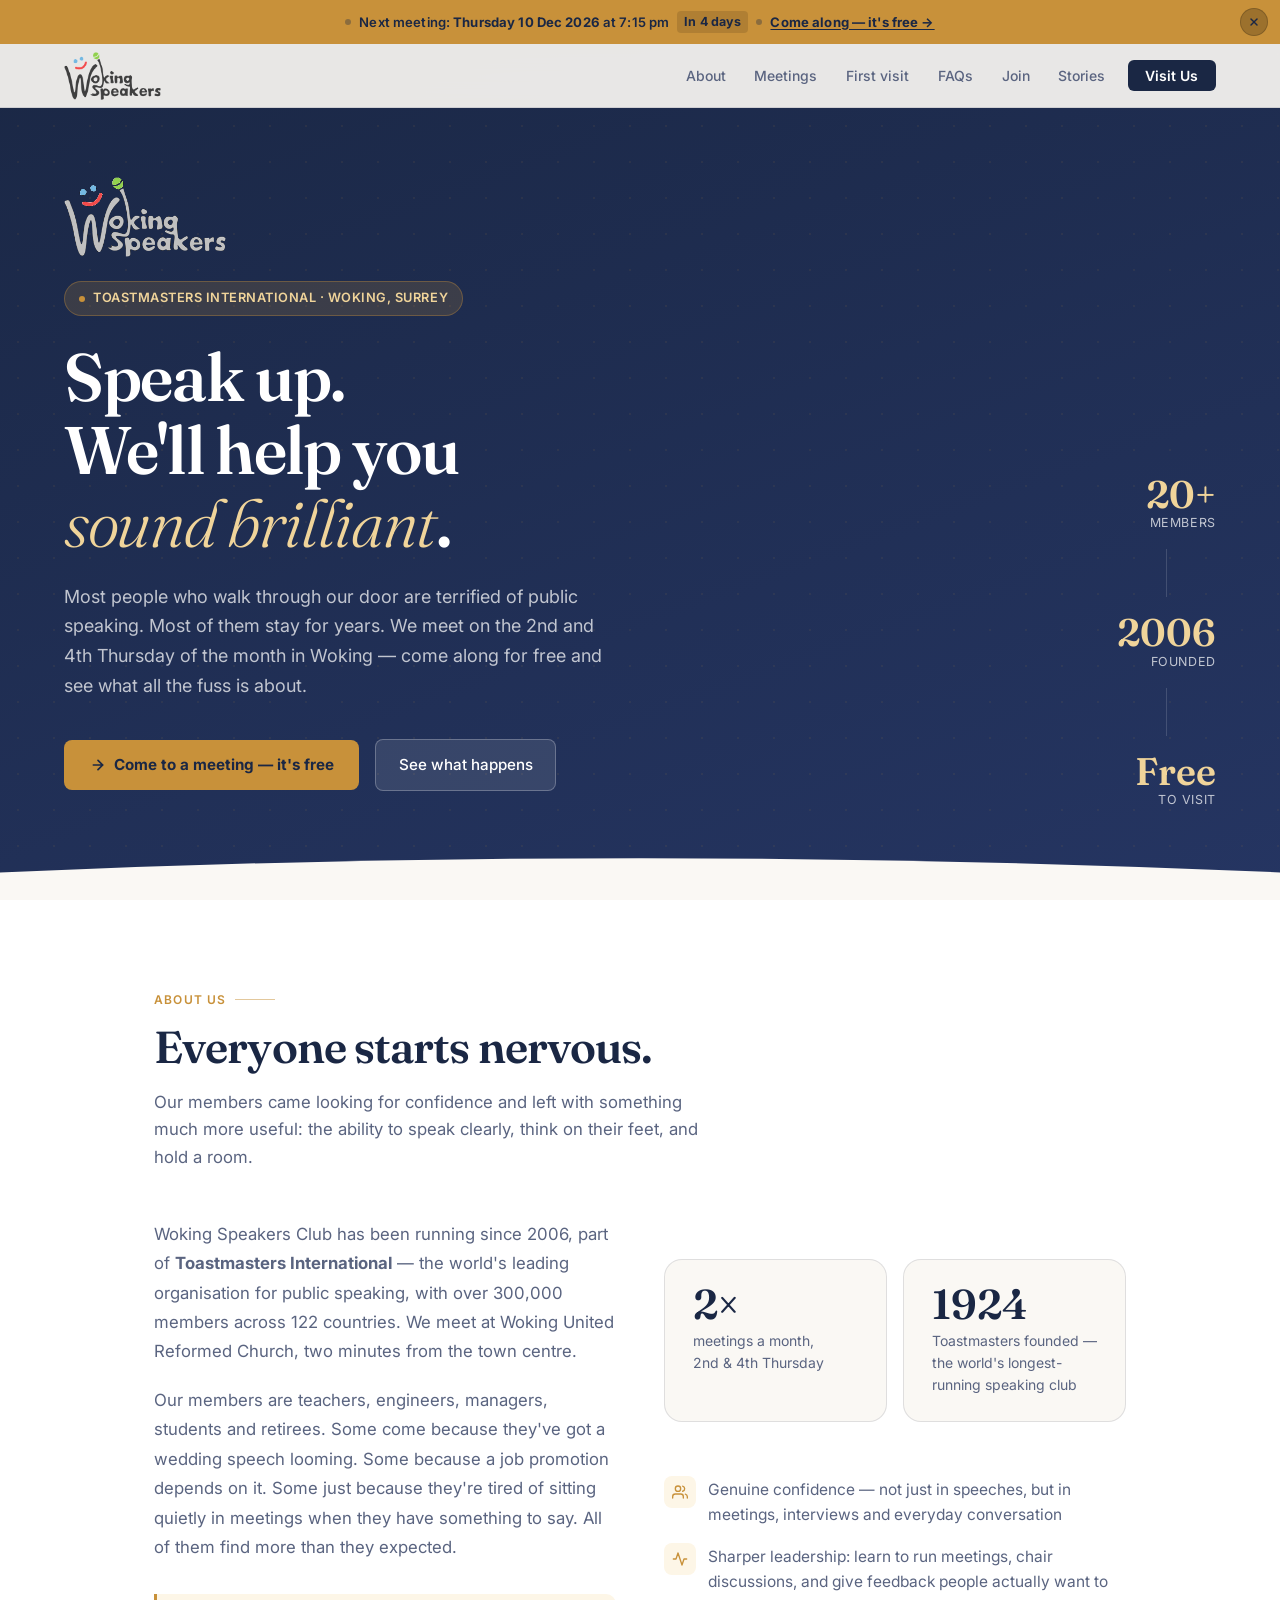
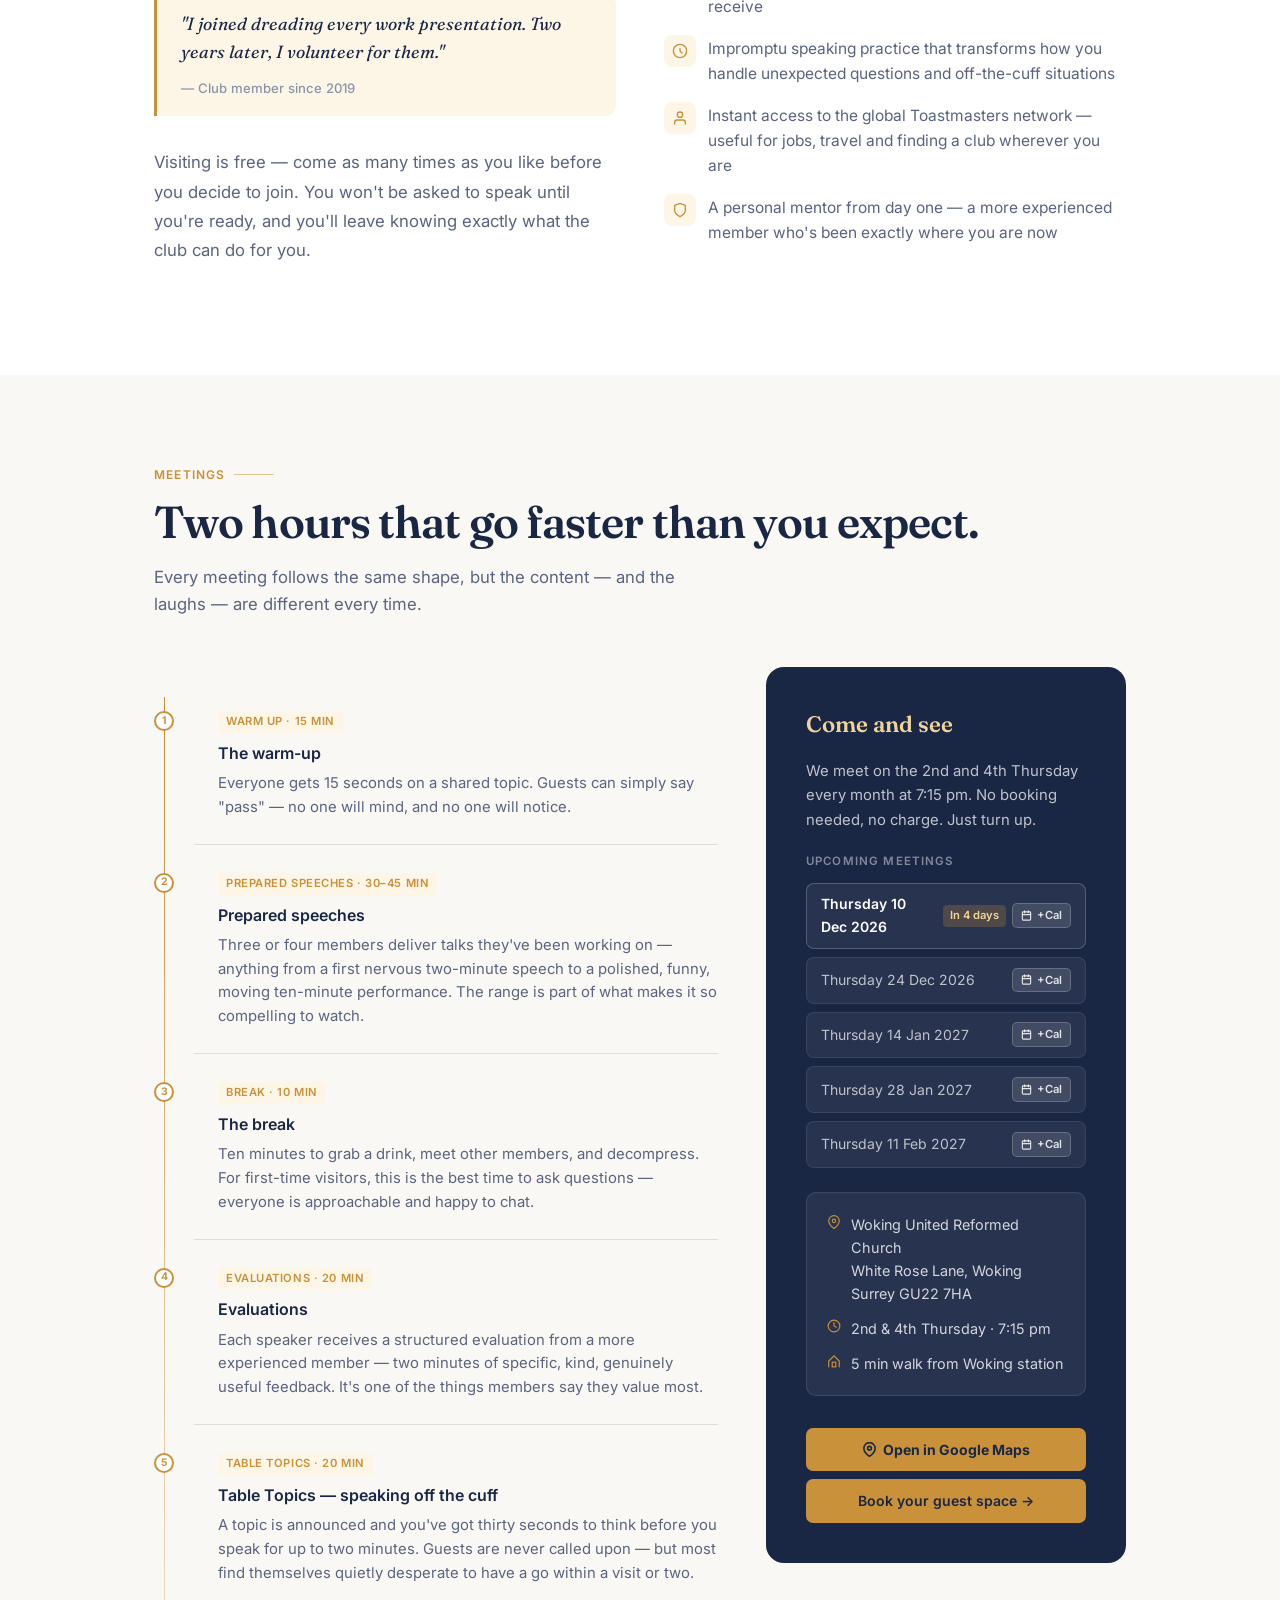
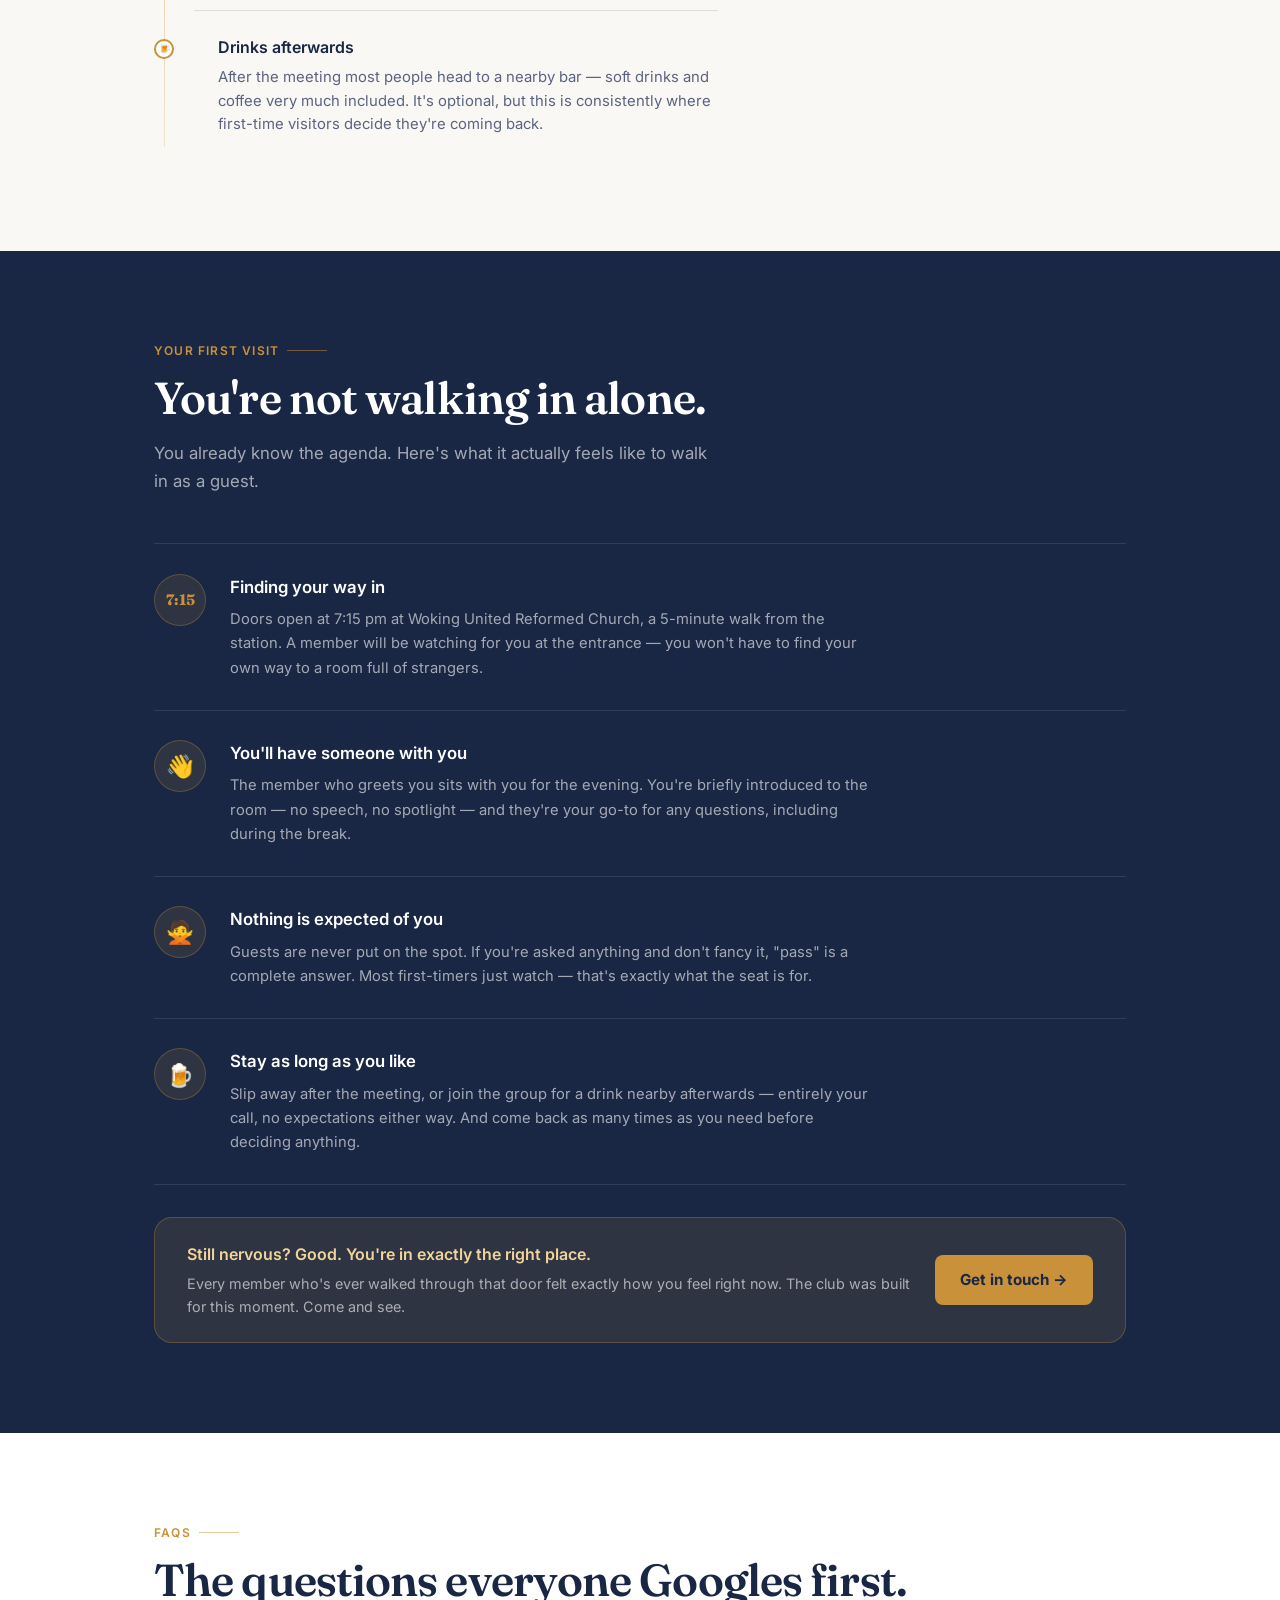
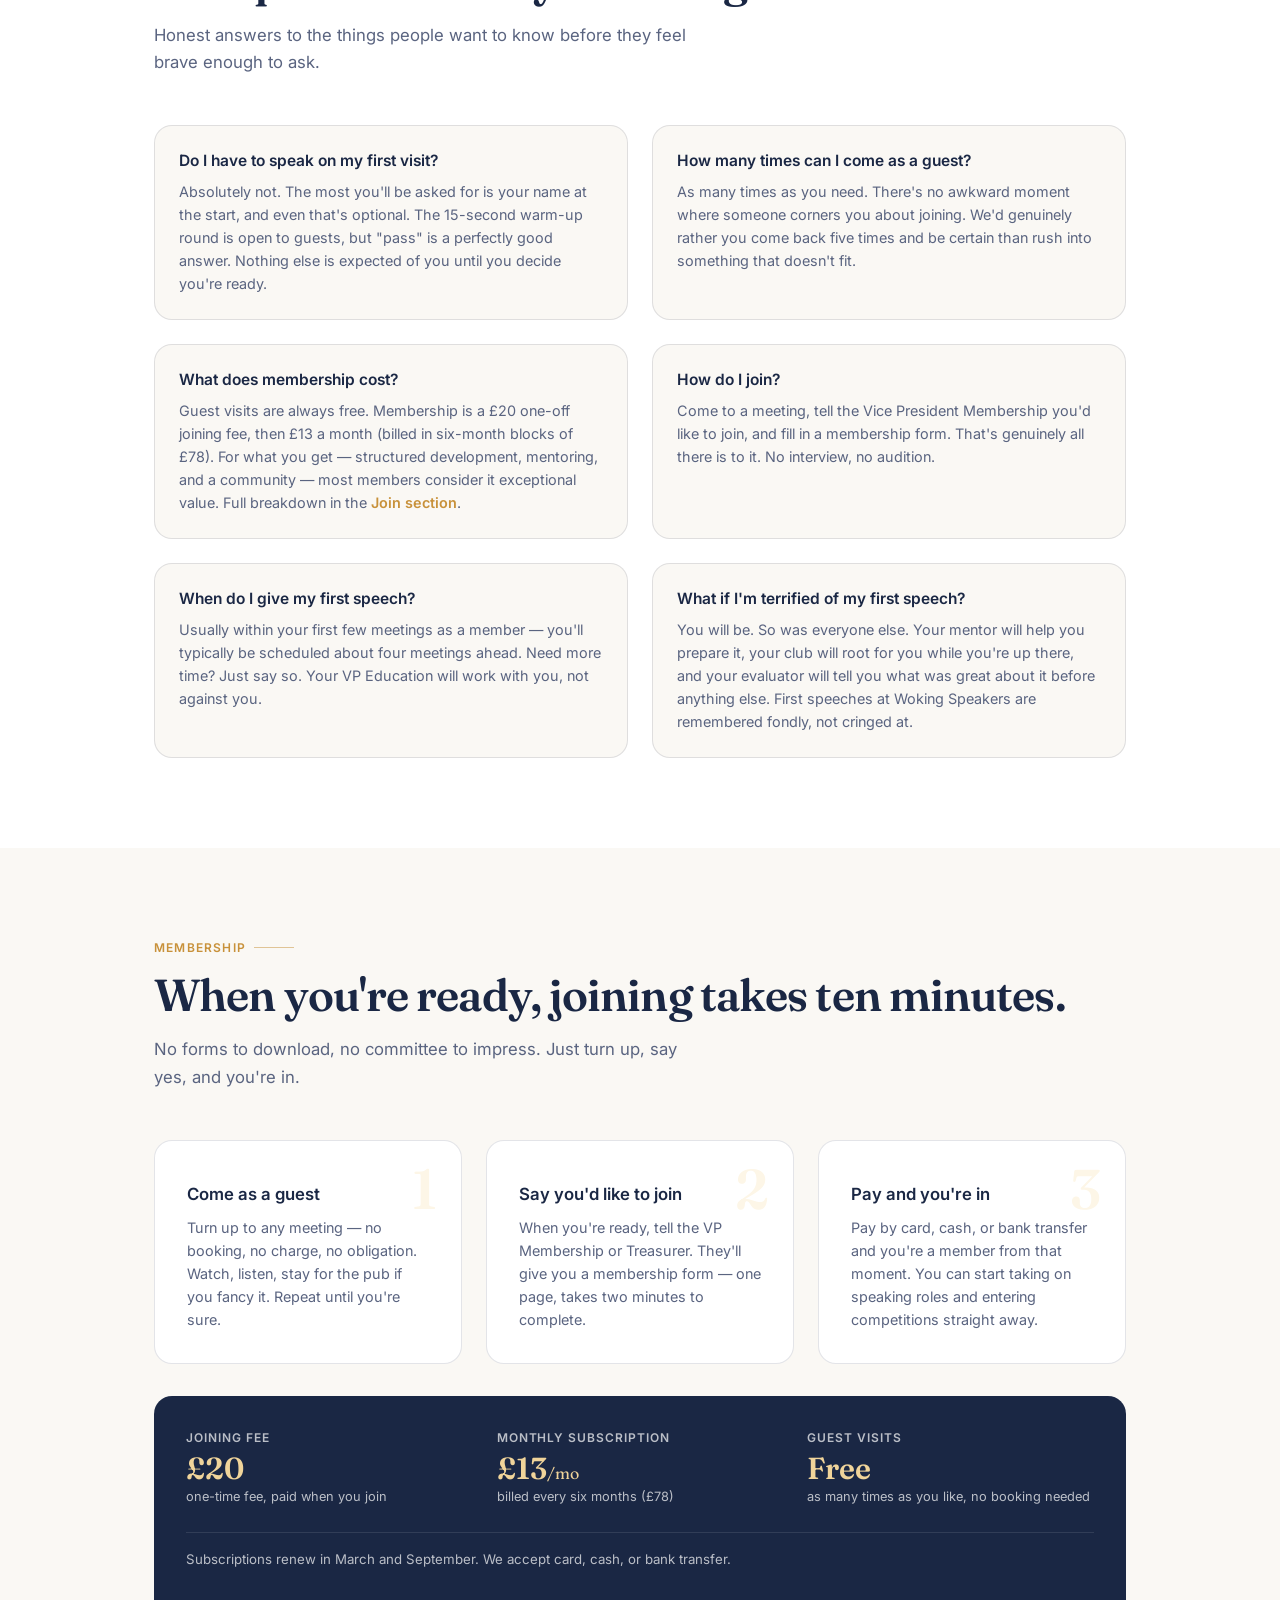
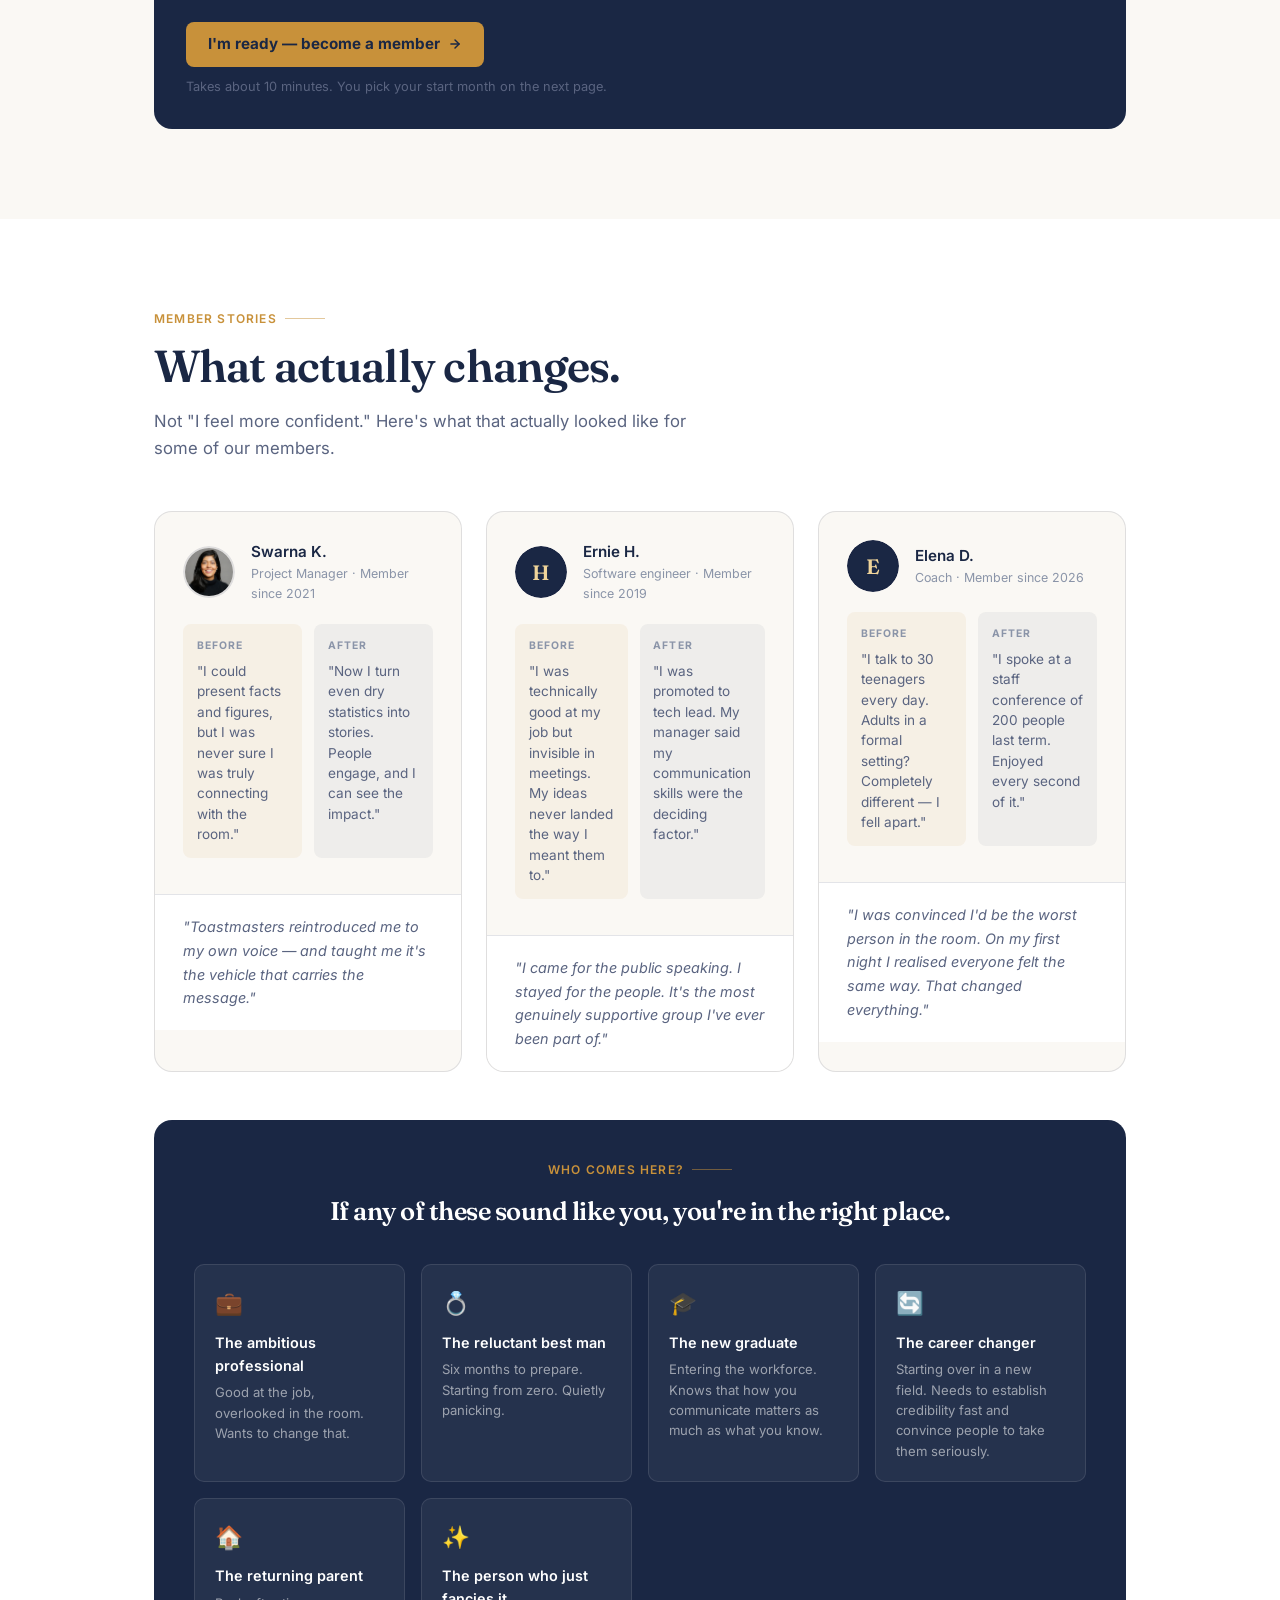
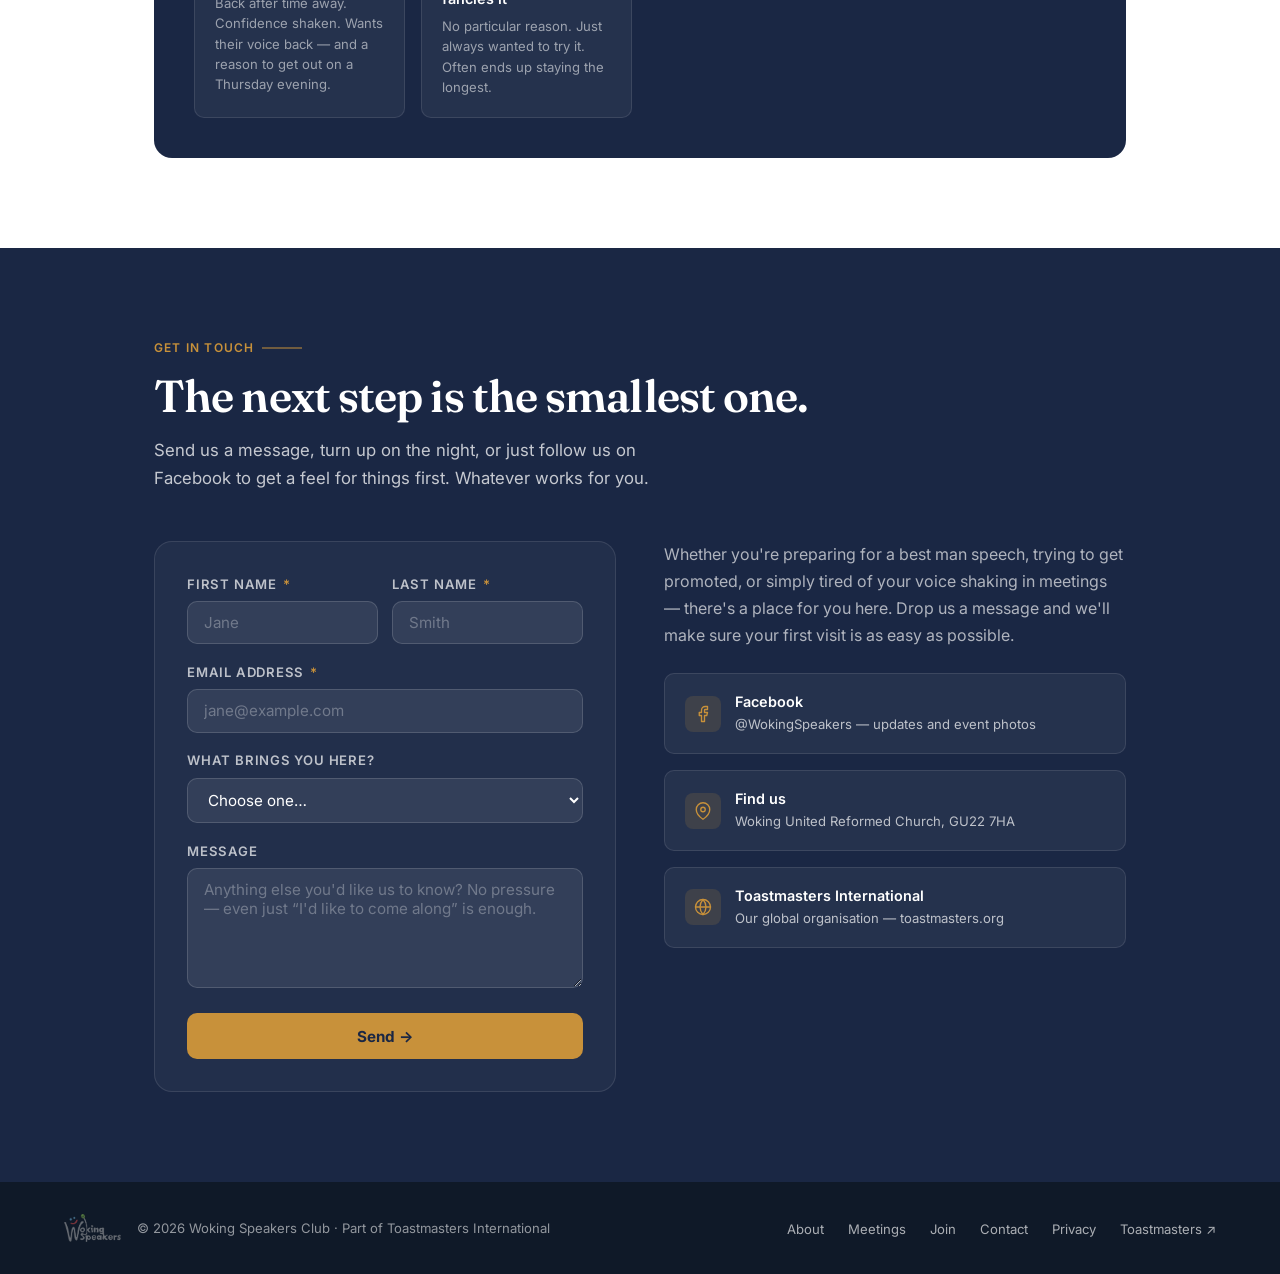
==== index.html @ ec72da93 "Add Open Graph tags, privacy policy, and a custom 404 page - Added og:* and twitter:* meta tags to i" ====
<!DOCTYPE html>
<html lang="en">
<head>
<meta charset="UTF-8">
<meta name="viewport" content="width=device-width, initial-scale=1.0">
<title>Woking Speakers Club — Where Your Voice Matters</title>
<meta name="description" content="Woking Speakers Club is a Toastmasters-affiliated club meeting on the 2nd and 4th Thursday of the month in Woking, Surrey. Come as a guest, find your voice, make friends.">

<meta property="og:type" content="website">
<meta property="og:title" content="Woking Speakers Club — Where Your Voice Matters">
<meta property="og:description" content="A Toastmasters-affiliated club meeting on the 2nd and 4th Thursday of the month in Woking, Surrey. Come as a guest, find your voice, make friends.">
<meta property="og:image" content="https://wscwebsite.netlify.app/images/og-image.png">
<meta property="og:url" content="https://wscwebsite.netlify.app/">
<meta property="og:site_name" content="Woking Speakers Club">
<meta name="twitter:card" content="summary_large_image">
<meta name="twitter:title" content="Woking Speakers Club — Where Your Voice Matters">
<meta name="twitter:description" content="A Toastmasters-affiliated club meeting on the 2nd and 4th Thursday of the month in Woking, Surrey. Come as a guest, find your voice, make friends.">
<meta name="twitter:image" content="https://wscwebsite.netlify.app/images/og-image.png">

<link rel="preconnect" href="https://fonts.googleapis.com">
<link rel="preconnect" href="https://fonts.gstatic.com" crossorigin>
<link href="https://fonts.googleapis.com/css2?family=Fraunces:ital,opsz,wght@0,9..144,300;0,9..144,600;1,9..144,300&family=Inter:wght@400;500;600&display=swap" rel="stylesheet">

<link rel="stylesheet" href="styles.css">

<link rel="icon" type="image/svg+xml" href="favicon.svg">
<link rel="icon" type="image/png" sizes="32x32" href="favicon-32.png">
<link rel="icon" type="image/png" sizes="16x16" href="favicon-16.png">
<link rel="apple-touch-icon" href="apple-touch-icon.png">
</head>
<body>

<a href="#home" class="skip-link">Skip to main content</a>

<!--
=================================================================
  WOKING SPEAKERS CLUB — EDITABLE CONTENT
  ---------------------------------------------------------------
  This section contains everything you're likely to need to change.
  You do NOT need to touch anything else in this file to:
    - Cancel a meeting
    - Update membership prices
    - Change the venue or meeting time
    - Update contact/social links
    - Edit member quotes or testimonials
  ---------------------------------------------------------------
  HOW TO EDIT ON GITHUB:
    1. Open index.html in GitHub
    2. Click the pencil (edit) icon
    3. Find the section you want below using Ctrl+F / Cmd+F
    4. Make your change
    5. Click "Commit changes"
  Netlify will republish the site automatically within ~30 seconds.
=================================================================
-->

<script src="wsc-config.js"></script>


<!-- ── BANNER ─────────────────────────────────────────── -->
<div class="next-banner" id="nextBanner">
  <div class="banner-spacer"></div>
  <div class="banner-content">
    <span class="next-banner-dot"></span>
    <span>Next meeting: <strong id="nextMeetingDate">loading…</strong> at <span id="meetingTime">7:15 pm</span></span>

    <span class="banner-countdown" id="bannerCountdown"></span>
    <span class="next-banner-dot"></span>
    <a href="#meetings">Come along — it's free →</a>
  </div>
  <div class="banner-end">
    <button class="banner-dismiss" id="bannerDismiss" aria-label="Close banner">
      <svg width="12" height="12" viewBox="0 0 24 24" fill="none" stroke="currentColor" stroke-width="2.8" stroke-linecap="round"><line x1="18" y1="6" x2="6" y2="18"/><line x1="6" y1="6" x2="18" y2="18"/></svg>
    </button>
  </div>
</div>

<!-- ── NAV ──────────────────────────────────────────── -->
<nav>
  <a href="#home" class="nav-logo">
    <img src="images/logo-nav.png" alt="Woking Speakers Club">
  </a>
  <button class="nav-hamburger" id="navToggle" aria-label="Open menu">
    <span></span><span></span><span></span>
  </button>
  <ul class="nav-links" id="navLinks">
    <li><a href="#about">About</a></li>
    <li><a href="#meetings">Meetings</a></li>
    <li><a href="#firstvisit">First visit</a></li>
    <li><a href="#faq">FAQs</a></li>
    <li><a href="#join">Join</a></li>
    <li><a href="#stories">Stories</a></li>
    <li><a href="#contact" class="nav-cta">Visit Us</a></li>
  </ul>
</nav>

<!-- ── HERO ─────────────────────────────────────────── -->
<section id="home">
  <div class="hero-bg"></div>
  <div class="hero-dots"></div>

  <div class="hero-inner">
    <img src="images/logo.png" alt="Woking Speakers Club" class="hero-logo-img">
    <div class="hero-badge">Toastmasters International · Woking, Surrey</div>
    <h1 class="hero-headline">
      Speak up.<br>We'll help you<br><em>sound brilliant</em>.
    </h1>
    <p class="hero-sub">
      Most people who walk through our door are terrified of public speaking. Most of them stay for years. We meet on the 2nd and 4th Thursday of the month in Woking — come along for free and see what all the fuss is about.
    </p>
    <div class="hero-actions">
      <a href="#contact" class="btn-primary">
        <svg width="16" height="16" viewBox="0 0 24 24" fill="none" stroke="currentColor" stroke-width="2.5" stroke-linecap="round"><path d="M5 12h14M12 5l7 7-7 7"/></svg>
        Come to a meeting — it's free
      </a>
      <a href="#meetings" class="btn-ghost">See what happens</a>
    </div>
  </div>

  <div class="hero-meta">
    <div class="hero-stat">
      <div class="hero-stat-num">20+</div>
      <div class="hero-stat-label">members</div>
    </div>
    <div class="hero-divider"></div>
    <div class="hero-stat">
      <div class="hero-stat-num">2006</div>
      <div class="hero-stat-label">founded</div>
    </div>
    <div class="hero-divider"></div>
    <div class="hero-stat">
      <div class="hero-stat-num">Free</div>
      <div class="hero-stat-label">to visit</div>
    </div>
  </div>

  <svg class="hero-arc" viewBox="0 0 1440 64" preserveAspectRatio="none" xmlns="http://www.w3.org/2000/svg">
    <path d="M0,64 L0,32 Q720,0 1440,32 L1440,64 Z" fill="#faf8f4"/>
  </svg>
</section>

<!-- ── ABOUT ─────────────────────────────────────────── -->
<section id="about">
  <div class="section-inner">
    <div class="section-label">About us</div>
    <h2 class="section-title">Everyone starts nervous.</h2>
    <p class="section-sub">Our members came looking for confidence and left with something much more useful: the ability to speak clearly, think on their feet, and hold a room.</p>

    <div class="about-grid">
      <div class="about-text fade-up">
        <p>Woking Speakers Club has been running since 2006, part of <strong>Toastmasters International</strong> — the world's leading organisation for public speaking, with over 300,000 members across 122 countries. We meet at Woking United Reformed Church, two minutes from the town centre.</p>

        <p>Our members are teachers, engineers, managers, students and retirees. Some come because they've got a wedding speech looming. Some because a job promotion depends on it. Some just because they're tired of sitting quietly in meetings when they have something to say. All of them find more than they expected.</p>

        <div class="quote-block">
          <p>"I joined dreading every work presentation. Two years later, I volunteer for them."</p>
          <cite>— Club member since 2019</cite>
        </div>

        <p>Visiting is free — come as many times as you like before you decide to join. You won't be asked to speak until you're ready, and you'll leave knowing exactly what the club can do for you.</p>
      </div>

      <div class="stats-column fade-up">
        <div class="stat-card-pair">
          <div class="stat-card">
            <div class="stat-card-num">2×</div>
            <div class="stat-card-label">meetings a month,<br>2nd &amp; 4th Thursday</div>
          </div>
          <div class="stat-card">
            <div class="stat-card-num">1924</div>
            <div class="stat-card-label">Toastmasters founded — the world's longest-running speaking club</div>
          </div>
        </div>
        <ul class="benefits-list">
          <li>
            <div class="benefit-icon">
              <svg viewBox="0 0 24 24"><path d="M17 21v-2a4 4 0 0 0-4-4H5a4 4 0 0 0-4 4v2"/><circle cx="9" cy="7" r="4"/><path d="M23 21v-2a4 4 0 0 0-3-3.87M16 3.13a4 4 0 0 1 0 7.75"/></svg>
            </div>
            Genuine confidence — not just in speeches, but in meetings, interviews and everyday conversation
          </li>
          <li>
            <div class="benefit-icon">
              <svg viewBox="0 0 24 24"><polyline points="22 12 18 12 15 21 9 3 6 12 2 12"/></svg>
            </div>
            Sharper leadership: learn to run meetings, chair discussions, and give feedback people actually want to receive
          </li>
          <li>
            <div class="benefit-icon">
              <svg viewBox="0 0 24 24"><circle cx="12" cy="12" r="10"/><path d="M12 8v4l3 3"/></svg>
            </div>
            Impromptu speaking practice that transforms how you handle unexpected questions and off-the-cuff situations
          </li>
          <li>
            <div class="benefit-icon">
              <svg viewBox="0 0 24 24"><path d="M20 21v-2a4 4 0 0 0-4-4H8a4 4 0 0 0-4 4v2"/><circle cx="12" cy="7" r="4"/></svg>
            </div>
            Instant access to the global Toastmasters network — useful for jobs, travel and finding a club wherever you are
          </li>
          <li>
            <div class="benefit-icon">
              <svg viewBox="0 0 24 24"><path d="M12 22s8-4 8-10V5l-8-3-8 3v7c0 6 8 10 8 10z"/></svg>
            </div>
            A personal mentor from day one — a more experienced member who's been exactly where you are now
          </li>
        </ul>
      </div>
    </div>
  </div>
</section>

<!-- ── MEETINGS ──────────────────────────────────────── -->
<section id="meetings">
  <div class="section-inner">
    <div class="section-label">Meetings</div>
    <h2 class="section-title">Two hours that go faster than you expect.</h2>
    <p class="section-sub">Every meeting follows the same shape, but the content — and the laughs — are different every time.</p>

    <div class="meetings-layout">
      <div class="fade-up">
        <div class="timeline">
          <div class="timeline-item">
            <div class="timeline-dot">1</div>
            <div class="timeline-tag">Warm up · 15 min</div>
            <div class="timeline-title">The warm-up</div>
            <div class="timeline-body">Everyone gets 15 seconds on a shared topic. Guests can simply say "pass" — no one will mind, and no one will notice.</div>
          </div>
          <div class="timeline-item">
            <div class="timeline-dot">2</div>
            <div class="timeline-tag">Prepared speeches · 30–45 min</div>
            <div class="timeline-title">Prepared speeches</div>
            <div class="timeline-body">Three or four members deliver talks they've been working on — anything from a first nervous two-minute speech to a polished, funny, moving ten-minute performance. The range is part of what makes it so compelling to watch.</div>
          </div>
          <div class="timeline-item">
            <div class="timeline-dot">3</div>
            <div class="timeline-tag">Break · 10 min</div>
            <div class="timeline-title">The break</div>
            <div class="timeline-body">Ten minutes to grab a drink, meet other members, and decompress. For first-time visitors, this is the best time to ask questions — everyone is approachable and happy to chat.</div>
          </div>
          <div class="timeline-item">
            <div class="timeline-dot">4</div>
            <div class="timeline-tag">Evaluations · 20 min</div>
            <div class="timeline-title">Evaluations</div>
            <div class="timeline-body">Each speaker receives a structured evaluation from a more experienced member — two minutes of specific, kind, genuinely useful feedback. It's one of the things members say they value most.</div>
          </div>
          <div class="timeline-item">
            <div class="timeline-dot">5</div>
            <div class="timeline-tag">Table topics · 20 min</div>
            <div class="timeline-title">Table Topics — speaking off the cuff</div>
            <div class="timeline-body">A topic is announced and you've got thirty seconds to think before you speak for up to two minutes. Guests are never called upon — but most find themselves quietly desperate to have a go within a visit or two.</div>
          </div>
          <div class="timeline-item">
            <div class="timeline-dot">🍺</div>
            <div class="timeline-title">Drinks afterwards</div>
            <div class="timeline-body">After the meeting most people head to a nearby bar — soft drinks and coffee very much included. It's optional, but this is consistently where first-time visitors decide they're coming back.</div>
          </div>
        </div>
      </div>

      <div class="meetings-aside fade-up">
        <h3>Come and see</h3>
        <p>We meet on the 2nd and 4th Thursday every month at 7:15 pm. No booking needed, no charge. Just turn up.</p>

        <div style="margin: 1.25rem 0 0;">
          <div style="font-size: 0.72rem; font-weight: 600; letter-spacing: 0.1em; text-transform: uppercase; color: rgba(255,255,255,0.45); margin-bottom: 0.75rem;">Upcoming meetings</div>
          <div id="upcomingMeetings" style="display: flex; flex-direction: column; gap: 0.5rem;"></div>
        </div>
        <div class="venue-info">
          <div class="venue-line">
            <svg class="venue-icon" viewBox="0 0 24 24"><path d="M21 10c0 7-9 13-9 13s-9-6-9-13a9 9 0 0 1 18 0z"/><circle cx="12" cy="10" r="3"/></svg>
            <span>Woking United Reformed Church<br>White Rose Lane, Woking<br>Surrey GU22 7HA</span>
          </div>
          <div class="venue-line">
            <svg class="venue-icon" viewBox="0 0 24 24"><circle cx="12" cy="12" r="10"/><polyline points="12 6 12 12 16 14"/></svg>
            <span>2nd &amp; 4th Thursday · 7:15 pm</span>
          </div>
          <div class="venue-line">
            <svg class="venue-icon" viewBox="0 0 24 24"><polyline points="3 22 3 12 12 3 21 12 21 22"/><rect x="9" y="14" width="6" height="8"/></svg>
            <span>5 min walk from Woking station</span>
          </div>
        </div>
        <a href="https://maps.google.com/maps?q=Woking+United+Reformed+Church,White+Rose+Lane,Woking,GU22+7HA" target="_blank" rel="noopener" class="btn-venue">
          <svg width="15" height="15" viewBox="0 0 24 24" fill="none" stroke="currentColor" stroke-width="2.5" stroke-linecap="round"><path d="M21 10c0 7-9 13-9 13s-9-6-9-13a9 9 0 0 1 18 0z"/><circle cx="12" cy="10" r="3"/></svg>
          Open in Google Maps
        </a>
        <a href="#contact" class="btn-venue" style="background:var(--gold);color:var(--navy);font-weight:600;margin-top:0.5rem;">
          Book your guest space →
        </a>
      </div>
    </div>
  </div>
</section>

<!-- ── FIRST VISIT ──────────────────────────────────── -->
<section id="firstvisit">
  <div class="section-inner">
    <div class="section-label">Your first visit</div>
    <h2 class="section-title">You're not walking in alone.</h2>
    <p class="section-sub">You already know the agenda. Here's what it actually feels like to walk in as a guest.</p>

    <div class="guest-list">

      <div class="guest-row fade-up">
        <div class="guest-row-icon guest-row-icon--time">7:15</div>
        <div class="guest-row-text">
          <h3>Finding your way in</h3>
          <p>Doors open at 7:15 pm at Woking United Reformed Church, a 5-minute walk from the station. A member will be watching for you at the entrance — you won't have to find your own way to a room full of strangers.</p>
        </div>
      </div>

      <div class="guest-row fade-up">
        <div class="guest-row-icon">👋</div>
        <div class="guest-row-text">
          <h3>You'll have someone with you</h3>
          <p>The member who greets you sits with you for the evening. You're briefly introduced to the room — no speech, no spotlight — and they're your go-to for any questions, including during the break.</p>
        </div>
      </div>

      <div class="guest-row fade-up">
        <div class="guest-row-icon">🙅</div>
        <div class="guest-row-text">
          <h3>Nothing is expected of you</h3>
          <p>Guests are never put on the spot. If you're asked anything and don't fancy it, "pass" is a complete answer. Most first-timers just watch — that's exactly what the seat is for.</p>
        </div>
      </div>

      <div class="guest-row fade-up">
        <div class="guest-row-icon">🍺</div>
        <div class="guest-row-text">
          <h3>Stay as long as you like</h3>
          <p>Slip away after the meeting, or join the group for a drink nearby afterwards — entirely your call, no expectations either way. And come back as many times as you need before deciding anything.</p>
        </div>
      </div>

    </div>

    <div style="margin-top: 2rem; padding: 1.5rem 2rem; background: rgba(200,145,58,0.12); border: 1px solid rgba(200,145,58,0.3); border-radius: var(--radius-lg); display: flex; align-items: center; gap: 1.5rem; flex-wrap: wrap;" class="fade-up">
      <div style="flex: 1; min-width: 200px;">
        <p style="font-size: 1rem; font-weight: 600; color: var(--gold-light); margin-bottom: 0.25rem;">Still nervous? Good. You're in exactly the right place.</p>
        <p style="font-size: 0.9rem; color: rgba(255,255,255,0.6); line-height: 1.6;">Every member who's ever walked through that door felt exactly how you feel right now. The club was built for this moment. Come and see.</p>
      </div>
      <a href="#contact" class="btn-primary" style="flex-shrink: 0;">Get in touch →</a>
    </div>
  </div>
</section>

<!-- ── FAQ ───────────────────────────────────────────── -->
<section id="faq">
  <div class="section-inner">
    <div class="section-label">FAQs</div>
    <h2 class="section-title">The questions everyone Googles first.</h2>
    <p class="section-sub">Honest answers to the things people want to know before they feel brave enough to ask.</p>

    <div class="faq-grid">
      <div class="faq-item fade-up">
        <p class="faq-q">Do I have to speak on my first visit?</p>
        <p class="faq-a">Absolutely not. The most you'll be asked for is your name at the start, and even that's optional. The 15-second warm-up round is open to guests, but "pass" is a perfectly good answer. Nothing else is expected of you until you decide you're ready.</p>
      </div>
      <div class="faq-item fade-up">
        <p class="faq-q">How many times can I come as a guest?</p>
        <p class="faq-a">As many times as you need. There's no awkward moment where someone corners you about joining. We'd genuinely rather you come back five times and be certain than rush into something that doesn't fit.</p>
      </div>
      <div class="faq-item fade-up">
        <p class="faq-q">What does membership cost?</p>
        <p class="faq-a">Guest visits are always free. Membership is a £20 one-off joining fee, then £13 a month (billed in six-month blocks of £78). For what you get — structured development, mentoring, and a community — most members consider it exceptional value. Full breakdown in the <a href="#join">Join section</a>.</p>
      </div>
      <div class="faq-item fade-up">
        <p class="faq-q">How do I join?</p>
        <p class="faq-a">Come to a meeting, tell the Vice President Membership you'd like to join, and fill in a membership form. That's genuinely all there is to it. No interview, no audition.</p>
      </div>
      <div class="faq-item fade-up">
        <p class="faq-q">When do I give my first speech?</p>
        <p class="faq-a">Usually within your first few meetings as a member — you'll typically be scheduled about four meetings ahead. Need more time? Just say so. Your VP Education will work with you, not against you.</p>
      </div>
      <div class="faq-item fade-up">
        <p class="faq-q">What if I'm terrified of my first speech?</p>
        <p class="faq-a">You will be. So was everyone else. Your mentor will help you prepare it, your club will root for you while you're up there, and your evaluator will tell you what was great about it before anything else. First speeches at Woking Speakers are remembered fondly, not cringed at.</p>
      </div>
    </div>
  </div>
</section>

<!-- ── JOIN ──────────────────────────────────────────── -->
<section id="join">
  <div class="section-inner">
    <div class="section-label">Membership</div>
    <h2 class="section-title">When you're ready, joining takes ten minutes.</h2>
    <p class="section-sub">No forms to download, no committee to impress. Just turn up, say yes, and you're in.</p>

    <div class="join-grid">
      <div class="join-step fade-up">
        <div class="join-step-num">1</div>
        <h3>Come as a guest</h3>
        <p>Turn up to any meeting — no booking, no charge, no obligation. Watch, listen, stay for the pub if you fancy it. Repeat until you're sure.</p>
      </div>
      <div class="join-step fade-up">
        <div class="join-step-num">2</div>
        <h3>Say you'd like to join</h3>
        <p>When you're ready, tell the VP Membership or Treasurer. They'll give you a membership form — one page, takes two minutes to complete.</p>
      </div>
      <div class="join-step fade-up">
        <div class="join-step-num">3</div>
        <h3>Pay and you're in</h3>
        <p>Pay by card, cash, or bank transfer and you're a member from that moment. You can start taking on speaking roles and entering competitions straight away.</p>
      </div>
    </div>

    <div class="price-box fade-up">
      <div class="price-item">
        <div class="price-item-label">Joining fee</div>
        <div class="price-item-value">£20</div>
        <div class="price-item-sub">one-time fee, paid when you join</div>
      </div>
      <div class="price-item">
        <div class="price-item-label">Monthly subscription</div>
        <div class="price-item-value">£13<span style="font-size:1rem; font-weight:400;">/mo</span></div>
        <div class="price-item-sub">billed every six months (£78)</div>
      </div>
      <div class="price-item">
        <div class="price-item-label">Guest visits</div>
        <div class="price-item-value">Free</div>
        <div class="price-item-sub">as many times as you like, no booking needed</div>
      </div>
      <div class="price-note" id="priceNote">Subscriptions renew in March and September. We accept card, cash, or bank transfer.</div>
      <div id="stripeButtons" style="display:none; margin-top:1rem; gap:0.75rem; flex-wrap:wrap;"></div>
      <div style="margin-top:1.75rem; grid-column: 1 / -1;">
        <a href="join.html" class="btn-primary" style="display:inline-flex; align-items:center; gap:0.45rem; font-size:0.95rem; padding:0.65rem 1.4rem;">
          I'm ready — become a member
          <svg width="14" height="14" viewBox="0 0 24 24" fill="none" stroke="currentColor" stroke-width="2.5" stroke-linecap="round" stroke-linejoin="round"><line x1="5" y1="12" x2="19" y2="12"/><polyline points="12 5 19 12 12 19"/></svg>
        </a>
        <p style="margin-top:0.6rem; font-size:0.8rem; color:var(--text-muted);">Takes about 10 minutes. You pick your start month on the next page.</p>
      </div>
    </div>
  </div>
</section>

<!-- ── TESTIMONIALS ─────────────────────────────────── -->
<section id="stories">
  <div class="section-inner">
    <div class="section-label">Member stories</div>
    <h2 class="section-title">What actually changes.</h2>
    <p class="section-sub">Not "I feel more confident." Here's what that actually looked like for some of our members.</p>

    <!-- Before / After cards -->
    <div class="story-grid-wrap">

      <!-- ── MEMBER 1 ── -->
      <div class="story-card fade-up">
        <div class="story-card-body">
          <div class="story-card-header">

            <!-- Member photo — replace sarah.jpg with the real filename -->
            <div class="member-avatar" style="flex-shrink:0;">
              <img
                src="images/swarna.jpg"
                alt="Swarna K."
                class="member-photo"
                onerror="this.style.display='none'; this.nextElementSibling.style.display='flex';">
              <div class="member-initials" style="display:none;">S</div>
            </div>

            <div>
              <div class="story-card-name">Swarna  K.</div>
              <div class="story-card-role">Project Manager · Member since 2021</div>
            </div>
          </div>
          <div class="story-grid">
            <div class="story-before">
              <div class="story-tag">Before</div>
              <p class="story-quote-text">"I could present facts and figures, but I was never sure I was truly connecting with the room."</p>
            </div>
            <div class="story-after">
              <div class="story-tag">After</div>
              <p class="story-quote-text">"Now I turn even dry statistics into stories. People engage, and I can see the impact."</p>
            </div>
          </div>
        </div>
        <div class="story-footer">
          <p>"Toastmasters reintroduced me to my own voice — and taught me it's the vehicle that carries the message."</p>
        </div>
      </div>

      <!-- ── MEMBER 2 ── -->
      <div class="story-card fade-up">
        <div class="story-card-body">
          <div class="story-card-header">

            <!-- Member photo — replace ravi.jpg with the real filename -->
            <div class="member-avatar" style="flex-shrink:0;">
              <img
                src="images/ravi.jpg"
                alt="Ravi T."
                class="member-photo"
                onerror="this.style.display='none'; this.nextElementSibling.style.display='flex';">
              <div class="member-initials" style="display:none;">H</div>
            </div>

            <div>
              <div class="story-card-name">Ernie H.</div>
              <div class="story-card-role">Software engineer · Member since 2019</div>
            </div>
          </div>
          <div class="story-grid">
            <div class="story-before">
              <div class="story-tag">Before</div>
              <p class="story-quote-text">"I was technically good at my job but invisible in meetings. My ideas never landed the way I meant them to."</p>
            </div>
            <div class="story-after">
              <div class="story-tag">After</div>
              <p class="story-quote-text">"I was promoted to tech lead. My manager said my communication skills were the deciding factor."</p>
            </div>
          </div>
        </div>
        <div class="story-footer">
          <p>"I came for the public speaking. I stayed for the people. It's the most genuinely supportive group I've ever been part of."</p>
        </div>
      </div>

      <!-- ── MEMBER 3 ── -->
      <div class="story-card fade-up">
        <div class="story-card-body">
          <div class="story-card-header">

            <!-- Member photo — replace clare.jpg with the real filename -->
            <div class="member-avatar" style="flex-shrink:0;">
              <img
                src="images/clare.jpg"
                alt="Elena D."
                class="member-photo"
                onerror="this.style.display='none'; this.nextElementSibling.style.display='flex';">
              <div class="member-initials" style="display:none;">E</div>
            </div>

            <div>
              <div class="story-card-name">Elena D.</div>
              <div class="story-card-role">Coach · Member since 2026</div>
            </div>
          </div>
          <div class="story-grid">
            <div class="story-before">
              <div class="story-tag">Before</div>
              <p class="story-quote-text">"I talk to 30 teenagers every day. Adults in a formal setting? Completely different — I fell apart."</p>
            </div>
            <div class="story-after">
              <div class="story-tag">After</div>
              <p class="story-quote-text">"I spoke at a staff conference of 200 people last term. Enjoyed every second of it."</p>
            </div>
          </div>
        </div>
        <div class="story-footer">
          <p>"I was convinced I'd be the worst person in the room. On my first night I realised everyone felt the same way. That changed everything."</p>
        </div>
      </div>

    </div>

    <!-- Who comes here -->
    <div class="persona-panel fade-up">
      <div class="persona-panel-head">
        <div class="section-label" style="color: var(--gold); justify-content: center;">Who comes here?</div>
        <h3 class="persona-panel-title">If any of these sound like you, you're in the right place.</h3>
      </div>
      <div class="persona-grid">
        <div class="persona-card">
          <div class="persona-icon">💼</div>
          <div class="persona-title">The ambitious professional</div>
          <p class="persona-desc">Good at the job, overlooked in the room. Wants to change that.</p>
        </div>
        <div class="persona-card">
          <div class="persona-icon">💍</div>
          <div class="persona-title">The reluctant best man</div>
          <p class="persona-desc">Six months to prepare. Starting from zero. Quietly panicking.</p>
        </div>
        <div class="persona-card">
          <div class="persona-icon">🎓</div>
          <div class="persona-title">The new graduate</div>
          <p class="persona-desc">Entering the workforce. Knows that how you communicate matters as much as what you know.</p>
        </div>
        <div class="persona-card">
          <div class="persona-icon">🔄</div>
          <div class="persona-title">The career changer</div>
          <p class="persona-desc">Starting over in a new field. Needs to establish credibility fast and convince people to take them seriously.</p>
        </div>
        <div class="persona-card">
          <div class="persona-icon">🏠</div>
          <div class="persona-title">The returning parent</div>
          <p class="persona-desc">Back after time away. Confidence shaken. Wants their voice back — and a reason to get out on a Thursday evening.</p>
        </div>
        <div class="persona-card">
          <div class="persona-icon">✨</div>
          <div class="persona-title">The person who just fancies it</div>
          <p class="persona-desc">No particular reason. Just always wanted to try it. Often ends up staying the longest.</p>
        </div>
      </div>
    </div>

  </div>
</section>

<!-- ── CONTACT ─────────────────────────────────────────-->
<section id="contact">
  <div class="section-inner">
    <div class="section-label">Get in touch</div>
    <h2 class="section-title">The next step is the smallest one.</h2>
    <p class="section-sub">Send us a message, turn up on the night, or just follow us on Facebook to get a feel for things first. Whatever works for you.</p>

    <div class="contact-grid">
      <div class="contact-form-card fade-up">
        <form id="contactForm" name="contact" data-netlify="true">
          <input type="hidden" name="form-name" value="contact">
          <div class="form-row">
            <div class="form-group">
              <label for="fname">First name <span class="required-mark" aria-hidden="true">*</span></label>
              <input type="text" id="fname" name="first-name" placeholder="Jane" required aria-required="true">
            </div>
            <div class="form-group">
              <label for="lname">Last name <span class="required-mark" aria-hidden="true">*</span></label>
              <input type="text" id="lname" name="last-name" placeholder="Smith" required aria-required="true">
            </div>
          </div>
          <div class="form-group">
            <label for="email">Email address <span class="required-mark" aria-hidden="true">*</span></label>
            <input type="email" id="email" name="email" placeholder="jane@example.com" required aria-required="true">
          </div>
          <div class="form-group">
            <label for="subject">What brings you here?</label>
            <select id="subject" name="subject">
              <option value="">Choose one…</option>
              <option>Attend a meeting as a guest</option>
              <option>Find out more about membership</option>
              <option>Get help with a specific speech or presentation</option>
              <option>Something else</option>
            </select>
          </div>
          <div class="form-group" id="meeting-date-group" style="display:none;">
            <label for="preferred-date">Which meeting would you like to attend?</label>
            <select id="preferred-date" name="preferred-date">
              <option value="">Choose a date…</option>
            </select>
          </div>
          <div class="form-group">
            <label for="message">Message</label>
            <textarea id="message" name="message" placeholder="Anything else you'd like us to know? No pressure — even just &ldquo;I'd like to come along&rdquo; is enough."></textarea>
          </div>
          <button type="submit" class="btn-submit">Send →</button>
        </form>
        <div class="form-success" id="formSuccess" aria-live="polite">
          <h4>Message sent!</h4>
          <p>Thanks for getting in touch. We'll reply within a day or two — and hopefully see you at a meeting soon.</p>
        </div>
      </div>

      <div class="fade-up">
        <p style="font-size:1rem; color:rgba(255,255,255,0.65); line-height:1.7; margin-bottom:1.5rem;">Whether you're preparing for a best man speech, trying to get promoted, or simply tired of your voice shaking in meetings — there's a place for you here. Drop us a message and we'll make sure your first visit is as easy as possible.</p>
        <div class="contact-links">
          <a href="https://www.facebook.com/WokingSpeakers/" target="_blank" rel="noopener" class="contact-link">
            <div class="contact-link-icon">
              <svg viewBox="0 0 24 24"><path d="M18 2h-3a5 5 0 0 0-5 5v3H7v4h3v8h4v-8h3l1-4h-4V7a1 1 0 0 1 1-1h3z"/></svg>
            </div>
            <div>
              <strong>Facebook</strong>
              <span>@WokingSpeakers — updates and event photos</span>
            </div>
          </a>
          <a href="https://maps.google.com/maps?q=Woking+United+Reformed+Church,White+Rose+Lane,Woking,GU22+7HA" target="_blank" rel="noopener" class="contact-link">
            <div class="contact-link-icon">
              <svg viewBox="0 0 24 24"><path d="M21 10c0 7-9 13-9 13s-9-6-9-13a9 9 0 0 1 18 0z"/><circle cx="12" cy="10" r="3"/></svg>
            </div>
            <div>
              <strong>Find us</strong>
              <span>Woking United Reformed Church, GU22 7HA</span>
            </div>
          </a>
          <a href="https://www.toastmasters.org/" target="_blank" rel="noopener" class="contact-link" aria-label="Toastmasters International (opens in new tab)">
            <div class="contact-link-icon">
              <svg viewBox="0 0 24 24"><circle cx="12" cy="12" r="10"/><line x1="2" y1="12" x2="22" y2="12"/><path d="M12 2a15.3 15.3 0 0 1 4 10 15.3 15.3 0 0 1-4 10 15.3 15.3 0 0 1-4-10 15.3 15.3 0 0 1 4-10z"/></svg>
            </div>
            <div>
              <strong>Toastmasters International</strong>
              <span>Our global organisation — toastmasters.org</span>
            </div>
          </a>
        </div>
      </div>
    </div>
  </div>
</section>

<!-- ── FOOTER ────────────────────────────────────────── -->
<footer>
  <div style="display:flex; align-items:center; gap:1rem; flex-wrap:wrap;">
    <img src="images/logo.png" alt="" aria-hidden="true" class="footer-logo-img">
    <p class="footer-copy">© 2026 Woking Speakers Club · Part of Toastmasters International</p>
  </div>
  <ul class="footer-links">
    <li><a href="#about">About</a></li>
    <li><a href="#meetings">Meetings</a></li>
    <li><a href="join.html">Join</a></li>
    <li><a href="#contact">Contact</a></li>
    <li><a href="privacy.html">Privacy</a></li>
    <li><a href="https://www.toastmasters.org/" target="_blank" rel="noopener" aria-label="Toastmasters International (opens in new tab)">Toastmasters ↗</a></li>
  </ul>
</footer>

<script>
  // ── Mobile nav toggle
  const toggle = document.getElementById('navToggle');
  const links = document.getElementById('navLinks');
  toggle.addEventListener('click', () => {
    links.classList.toggle('open');
  });
  links.querySelectorAll('a').forEach(a => {
    a.addEventListener('click', () => links.classList.remove('open'));
  });

  // ── Scroll animations
  const fadeEls = document.querySelectorAll('.fade-up');
  const observer = new IntersectionObserver(entries => {
    entries.forEach(e => {
      if (e.isIntersecting) {
        e.target.classList.add('visible');
        observer.unobserve(e.target);
      }
    });
  }, { threshold: 0.12, rootMargin: '0px 0px -40px 0px' });
  fadeEls.forEach(el => observer.observe(el));

  // ── Contact form
  const form = document.getElementById('contactForm');
  const success = document.getElementById('formSuccess');
  const submitBtn = form.querySelector('.btn-submit');

  form.addEventListener('submit', async e => {
    e.preventDefault();
    const requiredFields = form.querySelectorAll('[required]');
    let valid = true;
    requiredFields.forEach(field => {
      if (!field.value.trim()) {
        field.setAttribute('aria-invalid', 'true');
        valid = false;
      } else {
        field.removeAttribute('aria-invalid');
      }
    });
    if (!valid) return;

    submitBtn.disabled = true;
    submitBtn.textContent = 'Sending…';

    try {
      const res = await fetch('/', {
        method: 'POST',
        headers: { 'Content-Type': 'application/x-www-form-urlencoded' },
        body: new URLSearchParams(new FormData(form)).toString()
      });
      if (res.ok) {
        form.style.display = 'none';
        success.style.display = 'block';
      } else {
        throw new Error('Network response was not ok');
      }
    } catch {
      submitBtn.disabled = false;
      submitBtn.textContent = 'Send →';
      submitBtn.insertAdjacentHTML('afterend', '<p class="form-send-error" role="alert">Something went wrong — please try again or email <a href="mailto:info@wokingspeakers.org.uk">info@wokingspeakers.org.uk</a> directly.</p>');
    }
  });

  form.querySelectorAll('[required]').forEach(field => {
    field.addEventListener('input', () => {
      if (field.value.trim()) field.removeAttribute('aria-invalid');
    });
  });

  // ── Guest date picker ─────────────────────────────────────────
  const subjectEl      = document.getElementById('subject');
  const datGroupEl     = document.getElementById('meeting-date-group');
  const dateSelectEl   = document.getElementById('preferred-date');

  subjectEl.addEventListener('change', () => {
    const isGuest = subjectEl.value === 'Attend a meeting as a guest';
    datGroupEl.style.display = isGuest ? '' : 'none';
    dateSelectEl.disabled = !isGuest;
  });

  // Populate once CFG is available (CFG is set below, so defer to after this block)
  function populateGuestDates() {
    const days = ['Sunday','Monday','Tuesday','Wednesday','Thursday','Friday','Saturday'];
    const months = ['January','February','March','April','May','June','July','August','September','October','November','December'];
    getMeetingDates(3).forEach(d => {
      const opt = document.createElement('option');
      const day = days[d.getDay()];
      const month = months[d.getMonth()];
      opt.value = `${day} ${d.getDate()} ${month} ${d.getFullYear()}`;
      opt.textContent = opt.value;
      dateSelectEl.appendChild(opt);
    });
  }

  // ── Meeting date calculator ───────────────────────────────────

  // Read config set at top of file
  const CFG = window.WSC_CONFIG;

  function isCancelled(date) {
    const yyyy = date.getFullYear();
    const mm   = String(date.getMonth() + 1).padStart(2, '0');
    const dd   = String(date.getDate()).padStart(2, '0');
    return (CFG.cancelledDates || []).includes(`${yyyy}-${mm}-${dd}`);
  }

  function getMeetingDates(count) {
    const dates = [];
    const now = new Date();
    now.setHours(0, 0, 0, 0);
    const meetDay   = CFG.meetingDay   ?? 4;       // default Thursday
    const meetWeeks = CFG.meetingWeeks ?? [2, 4];  // default 2nd & 4th
    const d = new Date(now.getFullYear(), now.getMonth(), 1);
    while (dates.length < count) {
      const year  = d.getFullYear();
      const month = d.getMonth();
      const first = new Date(year, month, 1);
      const offset = (meetDay - first.getDay() + 7) % 7;
      const firstOccurrence = 1 + offset; // date of 1st occurrence of meetDay
      meetWeeks.forEach(week => {
        const td = new Date(year, month, firstOccurrence + (week - 1) * 7);
        if (td >= now && dates.length < count && !isCancelled(td)) {
          dates.push(td);
        }
      });
      d.setMonth(d.getMonth() + 1);
    }
    return dates;
  }

  function formatDate(d, includeRelative) {
    const days = ['Sunday','Monday','Tuesday','Wednesday','Thursday','Friday','Saturday'];
    const months = ['Jan','Feb','Mar','Apr','May','Jun','Jul','Aug','Sep','Oct','Nov','Dec'];
    const today = new Date();
    today.setHours(0,0,0,0);
    const target = new Date(d); target.setHours(0,0,0,0);
    const diff = Math.round((target - today) / 86400000);
    const label = diff === 0 ? 'Today' : diff === 7 ? 'Next week' : diff <= 14 ? 'In ' + diff + ' days' : null;
    const str = days[d.getDay()] + ' ' + d.getDate() + ' ' + months[d.getMonth()] + ' ' + d.getFullYear();
    return { str, label, diff };
  }

  // ── Calendar helpers ─────────────────────────────────────────
  function parseMeetingTime(timeStr) {
    const m = (timeStr || '7:15 pm').match(/(\d+):(\d+)\s*(am|pm)/i);
    if (!m) return { h: 19, min: 15 };
    let h = parseInt(m[1]);
    const min = parseInt(m[2]);
    if (m[3].toLowerCase() === 'pm' && h !== 12) h += 12;
    if (m[3].toLowerCase() === 'am' && h === 12) h = 0;
    return { h, min };
  }

  function isUKBST(date) {
    const y = date.getFullYear();
    const bstStart = new Date(y, 2, 31); bstStart.setDate(31 - bstStart.getDay());
    const bstEnd   = new Date(y, 9, 31); bstEnd.setDate(31 - bstEnd.getDay());
    return date >= bstStart && date < bstEnd;
  }

  const VTIMEZONE_LONDON = [
    'BEGIN:VTIMEZONE',
    'TZID:Europe/London',
    'BEGIN:DAYLIGHT',
    'TZOFFSETFROM:+0000',
    'TZOFFSETTO:+0100',
    'TZNAME:BST',
    'DTSTART:19700329T010000',
    'RRULE:FREQ=YEARLY;BYDAY=-1SU;BYMONTH=3',
    'END:DAYLIGHT',
    'BEGIN:STANDARD',
    'TZOFFSETFROM:+0100',
    'TZOFFSETTO:+0000',
    'TZNAME:GMT',
    'DTSTART:19701025T020000',
    'RRULE:FREQ=YEARLY;BYDAY=-1SU;BYMONTH=10',
    'END:STANDARD',
    'END:VTIMEZONE'
  ].join('\r\n');

  function makeICSString(date) {
    const { h, min } = parseMeetingTime(CFG.meetingTime);
    const pad = n => String(n).padStart(2, '0');
    const fmtLocal = d => d.getFullYear() + pad(d.getMonth()+1) + pad(d.getDate()) + 'T' + pad(d.getHours()) + pad(d.getMinutes()) + '00';
    const startLocal = new Date(date); startLocal.setHours(h, min, 0, 0);
    const endLocal   = new Date(date); endLocal.setHours(21, 45, 0, 0);
    const uid = 'wsc-' + fmtLocal(startLocal) + '@wokingspeakers.club';
    return [
      'BEGIN:VCALENDAR', 'VERSION:2.0', 'PRODID:-//Woking Speakers Club//EN',
      VTIMEZONE_LONDON,
      'BEGIN:VEVENT',
      'UID:' + uid,
      'DTSTART;TZID=Europe/London:' + fmtLocal(startLocal),
      'DTEND;TZID=Europe/London:'   + fmtLocal(endLocal),
      'SUMMARY:Woking Speakers Club Meeting',
      'LOCATION:Woking United Reformed Church\\, White Rose Lane\\, Woking\\, Surrey GU22 7HA',
      'DESCRIPTION:Free for guests - no booking needed. Come along and see what we are about.',
      'END:VEVENT', 'END:VCALENDAR'
    ].join('\r\n');
  }

  function calIconSVG() {
    return '<svg width="11" height="11" viewBox="0 0 24 24" fill="none" stroke="currentColor" stroke-width="2.5" stroke-linecap="round"><rect x="3" y="4" width="18" height="18" rx="2"/><line x1="16" y1="2" x2="16" y2="6"/><line x1="8" y1="2" x2="8" y2="6"/><line x1="3" y1="10" x2="21" y2="10"/></svg>';
  }

  function makeGoogleCalUrl(date) {
    const { h, min } = parseMeetingTime(CFG.meetingTime);
    const pad = n => String(n).padStart(2, '0');
    const startLocal = new Date(date); startLocal.setHours(h, min, 0, 0);
    const endLocal   = new Date(date); endLocal.setHours(21, 45, 0, 0);
    const offset = isUKBST(startLocal) ? 1 : 0;
    const fmtUTC = d => { const u = new Date(d.getTime() - offset * 3600000); return u.getFullYear() + pad(u.getMonth()+1) + pad(u.getDate()) + 'T' + pad(u.getHours()) + pad(u.getMinutes()) + '00Z'; };
    const title = encodeURIComponent('Woking Speakers Club Meeting');
    const loc   = encodeURIComponent('Woking United Reformed Church, White Rose Lane, Woking, Surrey GU22 7HA');
    const desc  = encodeURIComponent('Free for guests - no booking needed. Come along and see what we are about.');
    return 'https://calendar.google.com/calendar/render?action=TEMPLATE&text=' + title + '&dates=' + fmtUTC(startLocal) + '/' + fmtUTC(endLocal) + '&location=' + loc + '&details=' + desc;
  }

  const meetings = getMeetingDates(6);

  // Banner
  const next = meetings[0];
  const { str: nextStr, diff } = formatDate(next);
  document.getElementById('nextMeetingDate').textContent = nextStr;
  const mtEl = document.getElementById('meetingTime');
  if (mtEl) mtEl.textContent = CFG.meetingTime || '7:15 pm';
  const countdown = diff === 0 ? 'Tonight!' : diff === 1 ? 'Tomorrow' : 'In ' + diff + ' days';
  document.getElementById('bannerCountdown').textContent = countdown;

  // Populate guest date picker now that getMeetingDates() is defined
  populateGuestDates();

  // Upcoming list in aside
  const container = document.getElementById('upcomingMeetings');
  meetings.slice(0, 5).forEach((d, i) => {
    const { str, label } = formatDate(d);
    const calUrl    = 'data:text/calendar;charset=utf8,' + encodeURIComponent(makeICSString(d));
    const googleUrl = makeGoogleCalUrl(d);
    const el = document.createElement('div');
    el.style.cssText = 'display:flex; align-items:center; justify-content:space-between; gap:10px; padding:0.6rem 0.85rem; background:rgba(255,255,255,0.06); border-radius:8px; border:1px solid rgba(255,255,255,' + (i===0?'0.2':'0.08') + ');';
    const labelHtml = label ? '<span style="font-size:0.7rem; font-weight:600; background:rgba(200,145,58,0.25); color:#f0d49a; border-radius:4px; padding:2px 7px; white-space:nowrap;">' + label + '</span>' : '';
    el.innerHTML =
      '<span style="font-size:0.875rem; color:' + (i===0?'#fff':'rgba(255,255,255,0.7)') + '; font-weight:' + (i===0?'600':'400') + ';">' + str + '</span>' +
      '<span style="display:flex;align-items:center;gap:6px;flex-shrink:0;">' +
        labelHtml +
        '<div class="cal-wrap">' +
          '<button type="button" class="cal-btn" title="Add to calendar" onclick="this.nextElementSibling.classList.toggle(\'open\')">' +
            calIconSVG() + ' +Cal' +
          '</button>' +
          '<div class="cal-dropdown">' +
            '<a href="' + googleUrl + '" target="_blank" rel="noopener">' + calIconSVG() + ' Google Calendar</a>' +
            '<a href="' + calUrl + '" target="_blank" rel="noopener">' + calIconSVG() + ' Apple / Outlook (.ics)</a>' +
          '</div>' +
        '</div>' +
      '</span>';
    container.appendChild(el);
  });

  document.addEventListener('click', function(e) {
    if (!e.target.closest('.cal-wrap')) {
      document.querySelectorAll('.cal-dropdown.open').forEach(dd => dd.classList.remove('open'));
    }
  });

  // ── Stripe payment buttons (shown only if links configured) ────
  const stripeDiv = document.getElementById('stripeButtons');
  if (stripeDiv && (CFG.stripeJoiningLink || CFG.stripeRenewalLink)) {
    stripeDiv.style.display = 'flex';
    if (CFG.stripeJoiningLink) {
      stripeDiv.innerHTML += `<a href="${CFG.stripeJoiningLink}" target="_blank" rel="noopener" aria-label="Pay joining fee via Stripe (opens in new tab)" class="btn-venue" style="background:var(--gold);color:var(--navy);flex:1;min-width:180px;">Pay joining fee online</a>`;
    }
    if (CFG.stripeRenewalLink) {
      stripeDiv.innerHTML += `<a href="${CFG.stripeRenewalLink}" target="_blank" rel="noopener" aria-label="Renew membership via Stripe (opens in new tab)" class="btn-venue" style="background:rgba(255,255,255,0.1);color:var(--warm-white);border:1px solid rgba(255,255,255,0.2);flex:1;min-width:180px;">Renew membership online</a>`;
    }
  }

  // ── Banner dismiss ────────────────────────────────────────────
  // Hide banner entirely if config says so
  if (!CFG.showBanner) {
    document.getElementById('nextBanner').style.display = 'none';
  }

  const banner = document.getElementById('nextBanner');
  const dismissBtn = document.getElementById('bannerDismiss');
  const nav = document.querySelector('nav');
  const hero = document.getElementById('home');
  const NAV_H = 64;

  function getBannerHeight() {
    return banner.classList.contains('dismissed') ? 0 : banner.offsetHeight;
  }

  function applyLayout(animate) {
    const bh = getBannerHeight();
    if (!animate) nav.style.transition = 'none';
    nav.style.top = bh + 'px';
    hero.style.paddingTop = (bh + NAV_H + 40) + 'px';
    // Update CSS var so mobile nav dropdown sits in the right place
    document.documentElement.style.setProperty('--nav-bottom', (bh + NAV_H) + 'px');
    if (!animate) requestAnimationFrame(() => { nav.style.transition = ''; });
  }

  function dismissBanner() {
    banner.classList.add('dismissed');
    applyLayout(true);
    sessionStorage.setItem('bannerDismissed', '1');
  }

  // On load: restore state then measure & position (no animation)
  if (sessionStorage.getItem('bannerDismissed') === '1') {
    banner.classList.add('dismissed');
  }
  applyLayout(false);

  // Re-measure on resize (banner may reflow to different height on mobile)
  window.addEventListener('resize', () => applyLayout(false));

  dismissBtn.addEventListener('click', dismissBanner);
</script>
</body>
</html>
---- styles.css ----
/* =============================================================
   WOKING SPEAKERS CLUB — Stylesheet
   wokingspeakers.org.uk
   
   SECTIONS:
   1.  Variables & reset
   2.  Navigation
   3.  Banner
   4.  Hero
   5.  Section shared styles
   6.  About
   7.  Meetings & timeline
   8.  First visit
   9.  FAQ
   10. Join & pricing
   11. Testimonials
   12. Contact & form
   13. Footer
   14. Responsive (mobile)
   15. Animations
   ============================================================= */

  :root {
    --navy: #1a2744;
    --navy-mid: #253562;
    --gold: #c8913a;
    --gold-light: #f0d49a;
    --gold-pale: #fdf6e7;
    --cream: #faf8f4;
    --warm-white: #ffffff;
    --text-main: #1a2744;
    --text-muted: #5a6480;
    --text-hint: #8a94a8;
    --border: rgba(26,39,68,0.12);
    --radius: 10px;
    --radius-lg: 18px;
  }

  *, *::before, *::after { box-sizing: border-box; margin: 0; padding: 0; }

  html { scroll-behavior: smooth; font-size: 16px; }

  /* Skip link — visible only on keyboard focus */
  .skip-link {
    position: absolute;
    top: -100%;
    left: 1rem;
    z-index: 9999;
    background: var(--gold);
    color: var(--navy);
    font-weight: 700;
    padding: 0.5rem 1rem;
    border-radius: 0 0 6px 6px;
    text-decoration: none;
    font-size: 0.9rem;
  }
  .skip-link:focus { top: 0; }

  /* Required field asterisk */
  .required-mark { color: var(--gold); margin-left: 2px; }

  /* Form label note */
  .form-required-note { font-size: 0.78rem; color: rgba(255,255,255,0.65); margin-bottom: 1rem; }

  /* Form validation error state */
  [aria-invalid="true"] {
    border-color: #f87171 !important;
    background: rgba(248,113,113,0.08) !important;
  }
  [aria-invalid="true"]:focus {
    outline-color: #f87171;
  }

  body {
    font-family: 'Inter', sans-serif;
    background: var(--cream);
    color: var(--text-main);
    line-height: 1.6;
    overflow-x: hidden;
  }

  /* ─── NAV ─────────────────────────────────────────── */
  /* ─── BANNER ────────────────────────────────────────── */
  .next-banner {
    position: fixed;
    top: 0; left: 0; right: 0;
    z-index: 200;
    background: var(--gold);
    color: var(--navy);
    font-size: 0.82rem;
    font-weight: 600;
    padding: 8px 0.75rem;
    display: flex;
    align-items: center;
    justify-content: space-between;
    gap: 8px;
    letter-spacing: 0.01em;
    transition: transform 0.3s ease, opacity 0.3s ease;
  }
  .next-banner.dismissed {
    transform: translateY(-100%);
    opacity: 0;
    pointer-events: none;
  }
  .banner-spacer {
    width: 34px;
    flex-shrink: 0;
  }
  .banner-content {
    display: flex;
    align-items: center;
    justify-content: center;
    gap: 8px;
    flex: 1;
    flex-wrap: wrap;
    text-align: center;
    min-width: 0;
  }
  .banner-end {
    width: 34px;
    flex-shrink: 0;
    display: flex;
    align-items: center;
    justify-content: flex-end;
  }
  .next-banner a {
    color: var(--navy);
    text-decoration: underline;
    text-underline-offset: 2px;
    font-weight: 700;
    white-space: nowrap;
  }
  .next-banner-dot {
    width: 6px; height: 6px;
    border-radius: 50%;
    background: var(--navy);
    opacity: 0.35;
    display: inline-block;
    flex-shrink: 0;
  }
  @media (max-width: 500px) {
    .next-banner-dot { display: none; }
    .next-banner a { display: none; }
    .banner-content { gap: 5px; }
  }
  .banner-countdown {
    background: rgba(0,0,0,0.12);
    border-radius: 4px;
    padding: 1px 7px;
    font-size: 0.78rem;
    font-weight: 700;
    white-space: nowrap;
  }
  .banner-dismiss {
    background: rgba(0,0,0,0.22);
    border: 1px solid rgba(0,0,0,0.18);
    cursor: pointer;
    color: var(--navy);
    width: 28px;
    height: 28px;
    min-width: 28px;
    display: flex;
    align-items: center;
    justify-content: center;
    border-radius: 50%;
    transition: background 0.15s;
    padding: 0;
  }
  .banner-dismiss:hover, .banner-dismiss:active { background: rgba(0,0,0,0.38); }
  .banner-dismiss svg { pointer-events: none; display: block; }

  nav {
    position: fixed;
    top: 0; left: 0; right: 0;
    z-index: 150;
    transition: top 0.3s ease;
    background: rgba(250,248,244,0.92);
    backdrop-filter: blur(12px);
    -webkit-backdrop-filter: blur(12px);
    border-bottom: 1px solid var(--border);
    padding: 0 5vw;
    display: flex;
    align-items: center;
    justify-content: space-between;
    height: 64px;
  }

  .nav-logo {
    display: flex;
    align-items: center;
    gap: 9px;
    text-decoration: none;
  }
  .nav-logo img { height: 48px; width: auto; display: block; }
  .hero-logo-img { height: 80px; width: auto; margin-bottom: 1.5rem; display: block; }
  .footer-logo-img { height: 28px; width: auto; opacity: 0.5; }

  .nav-links {
    display: flex;
    align-items: center;
    gap: 0;
    list-style: none;
  }
  .nav-links a {
    font-size: 0.875rem;
    font-weight: 500;
    color: var(--text-muted);
    text-decoration: none;
    padding: 0.5rem 0.9rem;
    border-radius: 6px;
    transition: color 0.2s, background 0.2s;
  }
  .nav-links a:hover { color: var(--navy); background: rgba(26,39,68,0.06); }
  .nav-links a:focus-visible { outline: 2px solid var(--gold); outline-offset: 2px; border-radius: 4px; }

  .nav-cta {
    background: var(--navy) !important;
    color: var(--warm-white) !important;
    padding: 0.45rem 1.1rem !important;
    border-radius: 6px !important;
    font-weight: 600 !important;
    transition: background 0.2s !important;
    margin-left: 0.5rem;
  }
  .nav-cta:hover { background: var(--navy-mid) !important; }

  .nav-hamburger {
    display: none;
    flex-direction: column;
    gap: 5px;
    cursor: pointer;
    padding: 4px;
    background: none;
    border: none;
  }
  .nav-hamburger span {
    display: block;
    width: 22px;
    height: 2px;
    background: var(--navy);
    border-radius: 2px;
    transition: transform 0.3s, opacity 0.3s;
  }

  /* ─── HERO ─────────────────────────────────────────── */
  #home {
    min-height: 100vh;
    display: flex;
    align-items: center;
    padding: 140px 5vw 80px;
    position: relative;
    overflow: hidden;
  }

  .hero-bg {
    position: absolute;
    inset: 0;
    background: linear-gradient(160deg, var(--navy) 0%, var(--navy-mid) 100%);
    z-index: 0;
  }

  .hero-arc {
    position: absolute;
    bottom: -1px;
    left: 0; right: 0;
    z-index: 1;
  }

  .hero-dots {
    position: absolute;
    inset: 0;
    z-index: 0;
    opacity: 0.08;
    background-image: radial-gradient(circle, #c8913a 1.5px, transparent 1.5px);
    background-size: 36px 36px;
  }

  .hero-inner {
    position: relative;
    z-index: 2;
    max-width: 700px;
  }

  .hero-badge {
    display: inline-flex;
    align-items: center;
    gap: 8px;
    background: rgba(200,145,58,0.18);
    border: 1px solid rgba(200,145,58,0.35);
    border-radius: 100px;
    padding: 6px 14px;
    font-size: 0.8rem;
    font-weight: 600;
    color: var(--gold-light);
    letter-spacing: 0.04em;
    text-transform: uppercase;
    margin-bottom: 1.6rem;
  }
  .hero-badge::before {
    content: '';
    width: 6px; height: 6px;
    border-radius: 50%;
    background: var(--gold);
    display: block;
  }

  .hero-headline {
    font-family: 'Fraunces', serif;
    font-size: clamp(2.8rem, 6vw, 4.2rem);
    font-weight: 600;
    line-height: 1.08;
    letter-spacing: -0.02em;
    color: var(--warm-white);
    margin-bottom: 1.4rem;
  }
  .hero-headline em {
    font-style: italic;
    font-weight: 300;
    color: var(--gold-light);
  }

  .hero-sub {
    font-size: 1.125rem;
    color: rgba(255,255,255,0.72);
    line-height: 1.65;
    margin-bottom: 2.4rem;
    max-width: 540px;
  }

  .hero-actions {
    display: flex;
    align-items: center;
    gap: 1rem;
    flex-wrap: wrap;
  }

  .btn-primary {
    display: inline-flex;
    align-items: center;
    gap: 8px;
    background: var(--gold);
    color: var(--navy);
    font-weight: 700;
    font-size: 0.95rem;
    padding: 0.8rem 1.6rem;
    border-radius: 8px;
    text-decoration: none;
    transition: background 0.2s, transform 0.15s;
  }
  .btn-primary:hover { background: #d9a24d; transform: translateY(-1px); }
  .btn-primary:focus-visible { outline: 2px solid var(--gold); outline-offset: 3px; }

  .btn-ghost {
    display: inline-flex;
    align-items: center;
    gap: 8px;
    background: rgba(255,255,255,0.1);
    border: 1px solid rgba(255,255,255,0.25);
    color: var(--warm-white);
    font-weight: 500;
    font-size: 0.95rem;
    padding: 0.8rem 1.4rem;
    border-radius: 8px;
    text-decoration: none;
    transition: background 0.2s;
  }
  .btn-ghost:hover { background: rgba(255,255,255,0.18); }
  .btn-ghost:focus-visible { outline: 2px solid rgba(255,255,255,0.8); outline-offset: 3px; }

  .hero-meta {
    position: absolute;
    bottom: 90px;
    right: 5vw;
    z-index: 2;
    display: flex;
    flex-direction: column;
    align-items: flex-end;
    gap: 1rem;
  }
  .hero-stat {
    text-align: right;
  }
  .hero-stat-num {
    font-family: 'Fraunces', serif;
    font-size: 2.4rem;
    font-weight: 600;
    color: var(--gold-light);
    line-height: 1;
  }
  .hero-stat-label {
    font-size: 0.78rem;
    color: rgba(255,255,255,0.72);
    text-transform: uppercase;
    letter-spacing: 0.05em;
  }
  .hero-divider {
    width: 1px;
    height: 48px;
    background: rgba(255,255,255,0.15);
    align-self: center;
  }

  /* ─── SECTIONS ─────────────────────────────────────── */
  section { scroll-margin-top: 64px; }

  .section-inner {
    max-width: 1100px;
    margin: 0 auto;
    padding: 90px 5vw;
  }

  .section-label {
    font-size: 0.75rem;
    font-weight: 600;
    letter-spacing: 0.1em;
    text-transform: uppercase;
    color: var(--gold);
    margin-bottom: 0.75rem;
    display: flex;
    align-items: center;
    gap: 8px;
  }
  .section-label::after {
    content: '';
    flex: 1;
    max-width: 40px;
    height: 1.5px;
    background: var(--gold);
    opacity: 0.5;
  }

  .section-title {
    font-family: 'Fraunces', serif;
    font-size: clamp(1.9rem, 4vw, 2.8rem);
    font-weight: 600;
    line-height: 1.15;
    letter-spacing: -0.02em;
    color: var(--navy);
    margin-bottom: 1rem;
  }

  .section-sub {
    font-size: 1.05rem;
    color: var(--text-muted);
    max-width: 560px;
    line-height: 1.65;
    margin-bottom: 3rem;
  }

  /* ─── WHY JOIN ─────────────────────────────────────── */
  #about { background: var(--warm-white); }

  .about-grid {
    display: grid;
    grid-template-columns: 1fr 1fr;
    gap: 3rem;
    align-items: center;
    margin-top: 1rem;
  }

  .about-text p {
    font-size: 1.05rem;
    color: var(--text-muted);
    line-height: 1.75;
    margin-bottom: 1.2rem;
  }

  .quote-block {
    border-left: 3px solid var(--gold);
    padding: 1rem 1.5rem;
    margin: 2rem 0;
    background: var(--gold-pale);
    border-radius: 0 var(--radius) var(--radius) 0;
  }
  .quote-block p {
    font-family: 'Fraunces', serif;
    font-size: 1.1rem;
    font-style: italic;
    color: var(--navy);
    line-height: 1.6;
    margin: 0 0 0.5rem !important;
  }
  .quote-block cite {
    font-size: 0.82rem;
    color: var(--text-hint);
    font-style: normal;
    font-weight: 500;
  }

  .benefits-list {
    list-style: none;
    display: flex;
    flex-direction: column;
    gap: 1.1rem;
    margin-top: 2rem;
  }
  .benefits-list li {
    display: flex;
    align-items: flex-start;
    gap: 12px;
    font-size: 0.97rem;
    color: var(--text-muted);
  }
  .benefit-icon {
    width: 32px;
    height: 32px;
    min-width: 32px;
    border-radius: 8px;
    background: var(--gold-pale);
    display: flex;
    align-items: center;
    justify-content: center;
    margin-top: -2px;
  }
  .benefit-icon svg {
    width: 16px;
    height: 16px;
    stroke: var(--gold);
    fill: none;
    stroke-width: 2;
    stroke-linecap: round;
    stroke-linejoin: round;
  }

  /* Stats row */
  .stats-column {
    display: flex;
    flex-direction: column;
    gap: 1.5rem;
  }
  .stat-card {
    background: var(--cream);
    border-radius: var(--radius-lg);
    padding: 1.5rem 1.75rem;
    border: 1px solid var(--border);
  }
  .stat-card-num {
    font-family: 'Fraunces', serif;
    font-size: 2.6rem;
    font-weight: 600;
    color: var(--navy);
    line-height: 1;
    margin-bottom: 4px;
  }
  .stat-card-label {
    font-size: 0.875rem;
    color: var(--text-muted);
  }
  .stat-card-pair {
    display: grid;
    grid-template-columns: 1fr 1fr;
    gap: 1rem;
  }

  /* ─── HOW IT WORKS ─────────────────────────────────── */
  #meetings { background: var(--cream); }

  .timeline {
    display: flex;
    flex-direction: column;
    gap: 0;
    position: relative;
    padding-left: 2.5rem;
    margin-top: 1rem;
  }
  .timeline::before {
    content: '';
    position: absolute;
    left: 10px;
    top: 14px;
    bottom: 14px;
    width: 1px;
    background: linear-gradient(to bottom, var(--gold) 0%, rgba(200,145,58,0.2) 100%);
  }

  .timeline-item {
    position: relative;
    padding: 1.5rem 0 1.5rem 1.5rem;
    border-bottom: 1px solid var(--border);
  }
  .timeline-item:last-child { border-bottom: none; }

  .timeline-dot {
    position: absolute;
    left: -2.5rem;
    top: 1.75rem;
    width: 20px;
    height: 20px;
    border-radius: 50%;
    background: var(--warm-white);
    border: 2px solid var(--gold);
    display: flex;
    align-items: center;
    justify-content: center;
    font-size: 0.65rem;
    font-weight: 700;
    color: var(--gold);
  }
  .timeline-title {
    font-weight: 600;
    font-size: 1rem;
    color: var(--navy);
    margin-bottom: 0.35rem;
  }
  .timeline-body {
    font-size: 0.93rem;
    color: var(--text-muted);
    line-height: 1.6;
  }
  .timeline-tag {
    display: inline-block;
    font-size: 0.7rem;
    font-weight: 600;
    background: var(--gold-pale);
    color: var(--gold);
    border-radius: 4px;
    padding: 2px 8px;
    margin-bottom: 0.5rem;
    text-transform: uppercase;
    letter-spacing: 0.05em;
  }

  .meetings-aside {
    background: var(--navy);
    border-radius: var(--radius-lg);
    padding: 2.5rem;
    color: var(--warm-white);
  }
  .meetings-aside h3 {
    font-family: 'Fraunces', serif;
    font-size: 1.4rem;
    font-weight: 600;
    margin-bottom: 1rem;
    color: var(--gold-light);
  }
  .meetings-aside p {
    font-size: 0.93rem;
    color: rgba(255,255,255,0.72);
    line-height: 1.65;
    margin-bottom: 1rem;
  }
  .venue-info {
    display: flex;
    flex-direction: column;
    gap: 0.75rem;
    margin: 1.5rem 0;
    padding: 1.25rem;
    background: rgba(255,255,255,0.06);
    border-radius: var(--radius);
    border: 1px solid rgba(255,255,255,0.1);
  }
  .venue-line {
    display: flex;
    align-items: flex-start;
    gap: 10px;
    font-size: 0.9rem;
    color: rgba(255,255,255,0.8);
  }
  .venue-icon {
    width: 14px;
    height: 14px;
    min-width: 14px;
    stroke: var(--gold);
    fill: none;
    stroke-width: 2;
    stroke-linecap: round;
    margin-top: 2px;
  }
  .btn-venue {
    display: inline-flex;
    align-items: center;
    gap: 6px;
    background: var(--gold);
    color: var(--navy);
    font-weight: 700;
    font-size: 0.875rem;
    padding: 0.65rem 1.2rem;
    border-radius: 7px;
    text-decoration: none;
    transition: background 0.2s;
    width: 100%;
    justify-content: center;
    margin-top: 0.5rem;
  }
  .btn-venue:hover { background: #d9a24d; }

  .meetings-layout {
    display: grid;
    grid-template-columns: 1fr 360px;
    gap: 3rem;
    align-items: start;
  }

  /* ─── Add to calendar dropdown (Meetings aside) ─────── */
  .cal-wrap {
    position: relative;
    display: inline-flex;
  }
  .cal-btn {
    display: inline-flex;
    align-items: center;
    gap: 3px;
    font-family: inherit;
    font-size: 0.68rem;
    font-weight: 600;
    color: rgba(255,255,255,0.5);
    background: none;
    border: 1px solid rgba(255,255,255,0.15);
    border-radius: 4px;
    padding: 2px 6px;
    white-space: nowrap;
    cursor: pointer;
    transition: color 0.15s, border-color 0.15s;
  }
  .cal-btn:hover { color: rgba(255,255,255,0.9); border-color: rgba(255,255,255,0.4); }
  .cal-dropdown {
    display: none;
    position: absolute;
    right: 0;
    top: calc(100% + 6px);
    background: var(--navy);
    border: 1px solid rgba(255,255,255,0.15);
    border-radius: 8px;
    min-width: 180px;
    z-index: 50;
    box-shadow: 0 8px 24px rgba(0,0,0,0.35);
    overflow: hidden;
  }
  .cal-dropdown.open { display: block; }
  .cal-dropdown a {
    display: flex;
    align-items: center;
    gap: 8px;
    padding: 9px 12px;
    font-size: 0.8rem;
    font-weight: 500;
    color: rgba(255,255,255,0.85);
    text-decoration: none;
    white-space: nowrap;
  }
  .cal-dropdown a:hover { background: rgba(255,255,255,0.08); }

  /* ─── First visit guest list ────────────────────────── */
  .guest-list {
    display: flex;
    flex-direction: column;
    margin-top: 1.5rem;
    border-top: 1px solid rgba(255,255,255,0.1);
  }
  .guest-row {
    display: flex;
    align-items: flex-start;
    gap: 1.5rem;
    padding: 1.85rem 0;
    border-bottom: 1px solid rgba(255,255,255,0.1);
  }
  .guest-row-icon {
    flex-shrink: 0;
    width: 52px;
    height: 52px;
    border-radius: 50%;
    background: rgba(200,145,58,0.12);
    border: 1px solid rgba(200,145,58,0.3);
    display: flex;
    align-items: center;
    justify-content: center;
    font-size: 1.4rem;
  }
  .guest-row-icon--time {
    font-family: 'Fraunces', serif;
    font-size: 0.95rem;
    font-weight: 700;
    color: var(--gold);
  }
  .guest-row-text h3 {
    font-size: 1.05rem;
    font-weight: 600;
    color: var(--warm-white);
    margin-bottom: 0.4rem;
  }
  .guest-row-text p {
    font-size: 0.92rem;
    color: rgba(255,255,255,0.6);
    line-height: 1.65;
    max-width: 640px;
  }

  /* ─── FIRST VISIT ────────────────────────────────────*/
  #firstvisit { background: var(--navy); }
  #firstvisit .section-label { color: var(--gold); }
  #firstvisit .section-title { color: var(--warm-white); }
  #firstvisit .section-sub { color: rgba(255,255,255,0.6); }

  /* ─── STORIES ────────────────────────────────────────*/
  #stories { background: var(--warm-white); }

  /* ─── FAQ ──────────────────────────────────────────── */
  #faq { background: var(--warm-white); }

  .faq-grid {
    display: grid;
    grid-template-columns: 1fr 1fr;
    gap: 1.5rem;
    margin-top: 1rem;
  }

  .faq-item {
    background: var(--cream);
    border-radius: var(--radius-lg);
    padding: 1.5rem;
    border: 1px solid var(--border);
    transition: border-color 0.2s;
  }
  .faq-item:hover { border-color: rgba(200,145,58,0.4); }

  .faq-q {
    font-weight: 600;
    font-size: 0.97rem;
    color: var(--navy);
    margin-bottom: 0.5rem;
    line-height: 1.4;
  }
  .faq-a {
    font-size: 0.9rem;
    color: var(--text-muted);
    line-height: 1.6;
  }
  .faq-a a {
    color: var(--gold);
    font-weight: 600;
    text-decoration: none;
  }
  .faq-a a:hover { text-decoration: underline; }

  /* ─── JOIN ─────────────────────────────────────────── */
  #join { background: var(--cream); }

  .join-grid {
    display: grid;
    grid-template-columns: 1fr 1fr 1fr;
    gap: 1.5rem;
    margin-top: 1rem;
  }

  .join-step {
    background: var(--warm-white);
    border-radius: var(--radius-lg);
    padding: 2rem;
    border: 1px solid var(--border);
    position: relative;
  }

  .join-step-num {
    font-family: 'Fraunces', serif;
    font-size: 3.5rem;
    font-weight: 600;
    color: var(--gold-pale);
    line-height: 1;
    position: absolute;
    top: 1.25rem;
    right: 1.5rem;
    user-select: none;
  }

  .join-step h3 {
    font-size: 1.05rem;
    font-weight: 600;
    color: var(--navy);
    margin-bottom: 0.5rem;
    margin-top: 0.5rem;
  }

  .join-step p {
    font-size: 0.9rem;
    color: var(--text-muted);
    line-height: 1.6;
  }

  .price-box {
    background: var(--navy);
    border-radius: var(--radius-lg);
    padding: 2rem;
    margin-top: 2rem;
    display: grid;
    grid-template-columns: 1fr 1fr 1fr;
    gap: 1.5rem;
    align-items: start;
  }

  .price-item { color: var(--warm-white); }
  .price-item-label {
    font-size: 0.75rem;
    font-weight: 600;
    letter-spacing: 0.08em;
    text-transform: uppercase;
    color: rgba(255,255,255,0.7);
    margin-bottom: 0.35rem;
  }
  .price-item-value {
    font-family: 'Fraunces', serif;
    font-size: 1.9rem;
    font-weight: 600;
    color: var(--gold-light);
    line-height: 1;
  }
  .price-item-sub {
    font-size: 0.8rem;
    color: rgba(255,255,255,0.7);
    margin-top: 4px;
  }
  .price-note {
    grid-column: 1 / -1;
    font-size: 0.83rem;
    color: rgba(255,255,255,0.7);
    padding-top: 1rem;
    border-top: 1px solid rgba(255,255,255,0.1);
  }

  /* ─── TIPS ─────────────────────────────────────────── */
  #tips { background: var(--warm-white); }

  .tips-grid {
    display: grid;
    grid-template-columns: 1fr 1fr;
    gap: 1.5rem;
    margin-top: 1rem;
  }

  .tip-card {
    background: var(--cream);
    border-radius: var(--radius-lg);
    padding: 1.75rem;
    border: 1px solid var(--border);
  }

  .tip-card-icon {
    width: 40px;
    height: 40px;
    border-radius: 10px;
    background: var(--gold-pale);
    display: flex;
    align-items: center;
    justify-content: center;
    margin-bottom: 1rem;
  }
  .tip-card-icon svg {
    width: 20px;
    height: 20px;
    stroke: var(--gold);
    fill: none;
    stroke-width: 1.8;
    stroke-linecap: round;
    stroke-linejoin: round;
  }

  .tip-card h3 {
    font-size: 1rem;
    font-weight: 600;
    color: var(--navy);
    margin-bottom: 0.5rem;
  }
  .tip-card p {
    font-size: 0.9rem;
    color: var(--text-muted);
    line-height: 1.6;
  }

  /* ─── CONTACT ──────────────────────────────────────── */
  #contact { background: var(--navy); }
  #contact .section-title { color: var(--warm-white); }
  #contact .section-label { color: var(--gold); }
  #contact .section-sub { color: rgba(255,255,255,0.75); }

  .contact-grid {
    display: grid;
    grid-template-columns: 1fr 1fr;
    gap: 3rem;
    align-items: start;
    margin-top: 1rem;
  }

  .contact-form-card {
    background: rgba(255,255,255,0.04);
    border: 1px solid rgba(255,255,255,0.1);
    border-radius: var(--radius-lg);
    padding: 2rem;
  }

  .form-group {
    margin-bottom: 1.1rem;
  }
  .form-group label {
    display: block;
    font-size: 0.82rem;
    font-weight: 600;
    color: rgba(255,255,255,0.7);
    margin-bottom: 0.4rem;
    text-transform: uppercase;
    letter-spacing: 0.06em;
  }
  .form-group input,
  .form-group textarea,
  .form-group select {
    width: 100%;
    background: rgba(255,255,255,0.08);
    border: 1px solid rgba(255,255,255,0.15);
    border-radius: var(--radius);
    color: var(--warm-white);
    font-family: 'Inter', sans-serif;
    font-size: 0.95rem;
    padding: 0.7rem 1rem;
    transition: border-color 0.2s, background 0.2s;
  }
  .form-group input::placeholder,
  .form-group textarea::placeholder {
    color: rgba(255,255,255,0.3);
  }
  .form-group input:focus,
  .form-group textarea:focus,
  .form-group select:focus {
    outline: none;
    border-color: var(--gold);
    background: rgba(255,255,255,0.1);
  }
  .form-group input:focus-visible,
  .form-group textarea:focus-visible,
  .form-group select:focus-visible {
    outline: 2px solid var(--gold);
    outline-offset: 2px;
  }
  .form-group textarea { resize: vertical; min-height: 120px; }

  .form-group select option { background: var(--navy-mid); color: var(--warm-white); }

  .btn-submit {
    width: 100%;
    background: var(--gold);
    color: var(--navy);
    font-family: 'Inter', sans-serif;
    font-weight: 700;
    font-size: 0.95rem;
    padding: 0.85rem;
    border-radius: var(--radius);
    border: none;
    cursor: pointer;
    transition: background 0.2s;
  }
  .btn-submit:hover { background: #d9a24d; }
  .btn-submit:focus-visible { outline: 2px solid var(--gold); outline-offset: 3px; }

  .contact-links {
    display: flex;
    flex-direction: column;
    gap: 1rem;
    margin-top: 1.5rem;
  }
  .contact-link {
    display: flex;
    align-items: center;
    gap: 14px;
    padding: 1rem 1.25rem;
    background: rgba(255,255,255,0.05);
    border: 1px solid rgba(255,255,255,0.1);
    border-radius: var(--radius);
    text-decoration: none;
    color: var(--warm-white);
    font-size: 0.93rem;
    transition: background 0.2s, border-color 0.2s;
  }
  .contact-link:hover { background: rgba(255,255,255,0.1); border-color: rgba(200,145,58,0.4); }
  .contact-link-icon {
    width: 36px;
    height: 36px;
    min-width: 36px;
    border-radius: 8px;
    background: rgba(200,145,58,0.15);
    display: flex;
    align-items: center;
    justify-content: center;
  }
  .contact-link-icon svg {
    width: 18px;
    height: 18px;
    stroke: var(--gold);
    fill: none;
    stroke-width: 1.8;
    stroke-linecap: round;
    stroke-linejoin: round;
  }
  .contact-link strong { display: block; font-weight: 600; font-size: 0.9rem; }
  .contact-link span { font-size: 0.82rem; color: rgba(255,255,255,0.7); }

  .form-send-error {
    margin-top: 0.75rem;
    font-size: 0.85rem;
    color: #f87171;
    line-height: 1.5;
  }
  .form-send-error a { color: #f87171; text-decoration: underline; }

  .form-success {
    display: none;
    text-align: center;
    padding: 2rem;
    color: var(--warm-white);
  }
  .form-success h4 {
    font-family: 'Fraunces', serif;
    font-size: 1.4rem;
    color: var(--gold-light);
    margin-bottom: 0.5rem;
  }
  .form-success p {
    font-size: 0.93rem;
    color: rgba(255,255,255,0.8);
  }

  /* ─── FOOTER ─────────────────────────────────────────*/
  footer {
    background: #0f1928;
    padding: 2rem 5vw;
    display: flex;
    align-items: center;
    justify-content: space-between;
    flex-wrap: wrap;
    gap: 1rem;
  }
  .footer-copy {
    font-size: 0.82rem;
    color: rgba(255,255,255,0.55);
  }
  .footer-links {
    display: flex;
    gap: 1.5rem;
    list-style: none;
  }
  .footer-links a {
    font-size: 0.82rem;
    color: rgba(255,255,255,0.65);
    text-decoration: none;
    transition: color 0.2s;
  }
  .footer-links a:hover { color: var(--gold); }
  .footer-links a:focus-visible { outline: 2px solid var(--gold); outline-offset: 2px; border-radius: 3px; }

  /* ─── RESPONSIVE ─────────────────────────────────────*/

  /* ─── STORY CARDS (member testimonials) ─────────────── */
  .story-grid-wrap {
    display: grid;
    grid-template-columns: repeat(auto-fit, minmax(300px, 1fr));
    gap: 1.5rem;
    margin-bottom: 3rem;
  }
  .story-card {
    background: var(--cream);
    border-radius: var(--radius-lg);
    overflow: hidden;
    border: 1px solid var(--border);
  }
  .story-card-body { padding: 1.75rem 1.75rem 1rem; }
  .story-card-header {
    display: flex;
    gap: 1rem;
    margin-bottom: 1.25rem;
    align-items: center;
  }
  .story-card-name { font-weight: 600; font-size: 0.95rem; color: var(--navy); }
  .story-card-role { font-size: 0.78rem; color: var(--text-hint); }
  .story-grid {
    display: grid;
    grid-template-columns: 1fr 1fr;
    gap: 0.75rem;
    margin-bottom: 1.25rem;
  }
  .story-before { background: rgba(200,145,58,0.08); border-radius: 8px; padding: 0.85rem; }
  .story-after  { background: rgba(26,39,68,0.05); border-radius: 8px; padding: 0.85rem; }
  .story-tag {
    font-size: 0.65rem;
    font-weight: 700;
    letter-spacing: 0.1em;
    text-transform: uppercase;
    color: var(--text-hint);
    margin-bottom: 0.4rem;
  }
  .story-quote-text { font-size: 0.85rem; color: var(--text-muted); line-height: 1.5; margin: 0; }
  .story-footer {
    border-top: 1px solid var(--border);
    padding: 1.25rem 1.75rem;
    background: var(--warm-white);
  }
  .story-footer p {
    font-size: 0.9rem;
    color: var(--text-muted);
    line-height: 1.65;
    margin: 0;
    font-style: italic;
  }

  /* ─── PERSONA CARDS ("Who comes here?") ─────────────── */
  .persona-panel {
    background: var(--navy);
    border-radius: var(--radius-lg);
    padding: 2.5rem;
    margin-top: 1rem;
  }
  .persona-panel-head { text-align: center; margin-bottom: 2rem; }
  .persona-panel-title {
    font-family: 'Fraunces', serif;
    font-size: 1.6rem;
    font-weight: 600;
    color: var(--warm-white);
    letter-spacing: -0.02em;
    margin-top: 0.5rem;
  }
  .persona-grid {
    display: grid;
    grid-template-columns: repeat(auto-fit, minmax(200px, 1fr));
    gap: 1rem;
  }
  .persona-card {
    background: rgba(255,255,255,0.05);
    border: 1px solid rgba(255,255,255,0.1);
    border-radius: var(--radius);
    padding: 1.25rem;
  }
  .persona-icon { font-size: 1.4rem; margin-bottom: 0.6rem; }
  .persona-title { font-weight: 600; font-size: 0.9rem; color: var(--warm-white); margin-bottom: 0.35rem; }
  .persona-desc { font-size: 0.82rem; color: rgba(255,255,255,0.55); line-height: 1.55; margin: 0; }

  /* ─── MEMBER PHOTOS (testimonials) ──────────────────────────*/
  .member-avatar {
    position: relative;
    width: 52px;
    height: 52px;
    flex-shrink: 0;
  }

  .member-photo {
    width: 52px;
    height: 52px;
    border-radius: 50%;
    object-fit: cover;           /* crop to circle neatly */
    object-position: center top; /* favour face over chest */
    border: 2px solid var(--border);
    display: block;
  }

  .member-initials {
    width: 52px;
    height: 52px;
    border-radius: 50%;
    background: var(--navy);
    display: flex;               /* shown only when photo missing */
    align-items: center;
    justify-content: center;
    font-family: 'Fraunces', serif;
    font-size: 1.3rem;
    font-weight: 600;
    color: var(--gold-light);
    border: 2px solid var(--border);
  }

  @media (max-width: 900px) {
    .about-grid,
    .meetings-layout,
    .contact-grid { grid-template-columns: 1fr; }
    .faq-grid,
    .join-grid,
    .tips-grid { grid-template-columns: 1fr; }
    .price-box { grid-template-columns: 1fr 1fr; }
    .hero-meta { display: none; }
    .nav-links { display: none; flex-direction: column; position: absolute;
      top: 100%; left: 0; right: 0; background: var(--cream);
      border-bottom: 1px solid var(--border); padding: 1rem 5vw 1.5rem;
      gap: 0.25rem; }
    .nav-links.open { display: flex; }
    .nav-links a { width: 100%; padding: 0.65rem 0.75rem; }
    .nav-hamburger { display: flex; }
  }

  @media (max-width: 600px) {
    .price-box { grid-template-columns: 1fr; }
    .stat-card-pair { grid-template-columns: 1fr; }
    .hero-headline { font-size: 2.4rem; }
    .join-grid { grid-template-columns: 1fr; }
  }

  /* ─── MEMBER PHOTOS ──────────────────────────────────*/
  .member-avatar {
    width: 52px;
    height: 52px;
    border-radius: 50%;
    overflow: hidden;
    flex-shrink: 0;
  }
  .member-photo {
    width: 52px;
    height: 52px;
    border-radius: 50%;
    object-fit: cover;
    object-position: center top;
    display: block;
    border: 2px solid var(--border);
  }
  .member-initials {
    width: 52px;
    height: 52px;
    border-radius: 50%;
    background: var(--navy);
    align-items: center;
    justify-content: center;
    font-family: 'Fraunces', serif;
    font-size: 1.3rem;
    color: var(--gold-light);
    font-weight: 600;
    border: 2px solid var(--border);
  }

  /* ─── ANIMATIONS ─────────────────────────────────────*/
  @media (prefers-reduced-motion: no-preference) {
    .fade-up {
      opacity: 0;
      transform: translateY(24px);
      transition: opacity 0.55s ease, transform 0.55s ease;
    }
    .fade-up.visible {
      opacity: 1;
      transform: translateY(0);
    }
  }

  .form-row {
    display: grid;
    grid-template-columns: 1fr 1fr;
    gap: 0.85rem;
  }
  @media (max-width: 600px) { .form-row { grid-template-columns: 1fr; } }

/* ── Add to Calendar ─────────────────────────────────────── */
.cal-wrap { position: relative; display: inline-block; }
.cal-btn {
  display: inline-flex; align-items: center; gap: 5px;
  font-size: 0.7rem; font-weight: 600; font-family: 'Inter', sans-serif;
  background: rgba(255,255,255,0.12); color: rgba(255,255,255,0.85);
  border: 1px solid rgba(255,255,255,0.2); border-radius: 5px;
  padding: 3px 8px; cursor: pointer; white-space: nowrap;
  transition: background 0.15s; line-height: 1.5;
}
.cal-btn:hover { background: rgba(255,255,255,0.22); }
.cal-dropdown {
  display: none; position: absolute; right: 0; top: calc(100% + 4px);
  background: #1a2b47; border: 1px solid rgba(255,255,255,0.15);
  border-radius: 8px; min-width: 170px; z-index: 9999;
  box-shadow: 0 8px 28px rgba(0,0,0,0.45); overflow: hidden;
}
.cal-dropdown.open { display: block; }
.cal-dropdown a {
  display: flex; align-items: center; gap: 8px;
  padding: 9px 13px; font-size: 0.82rem; font-weight: 500;
  color: rgba(255,255,255,0.85); text-decoration: none;
  transition: background 0.1s; white-space: nowrap;
}
.cal-dropdown a:hover { background: rgba(255,255,255,0.09); }
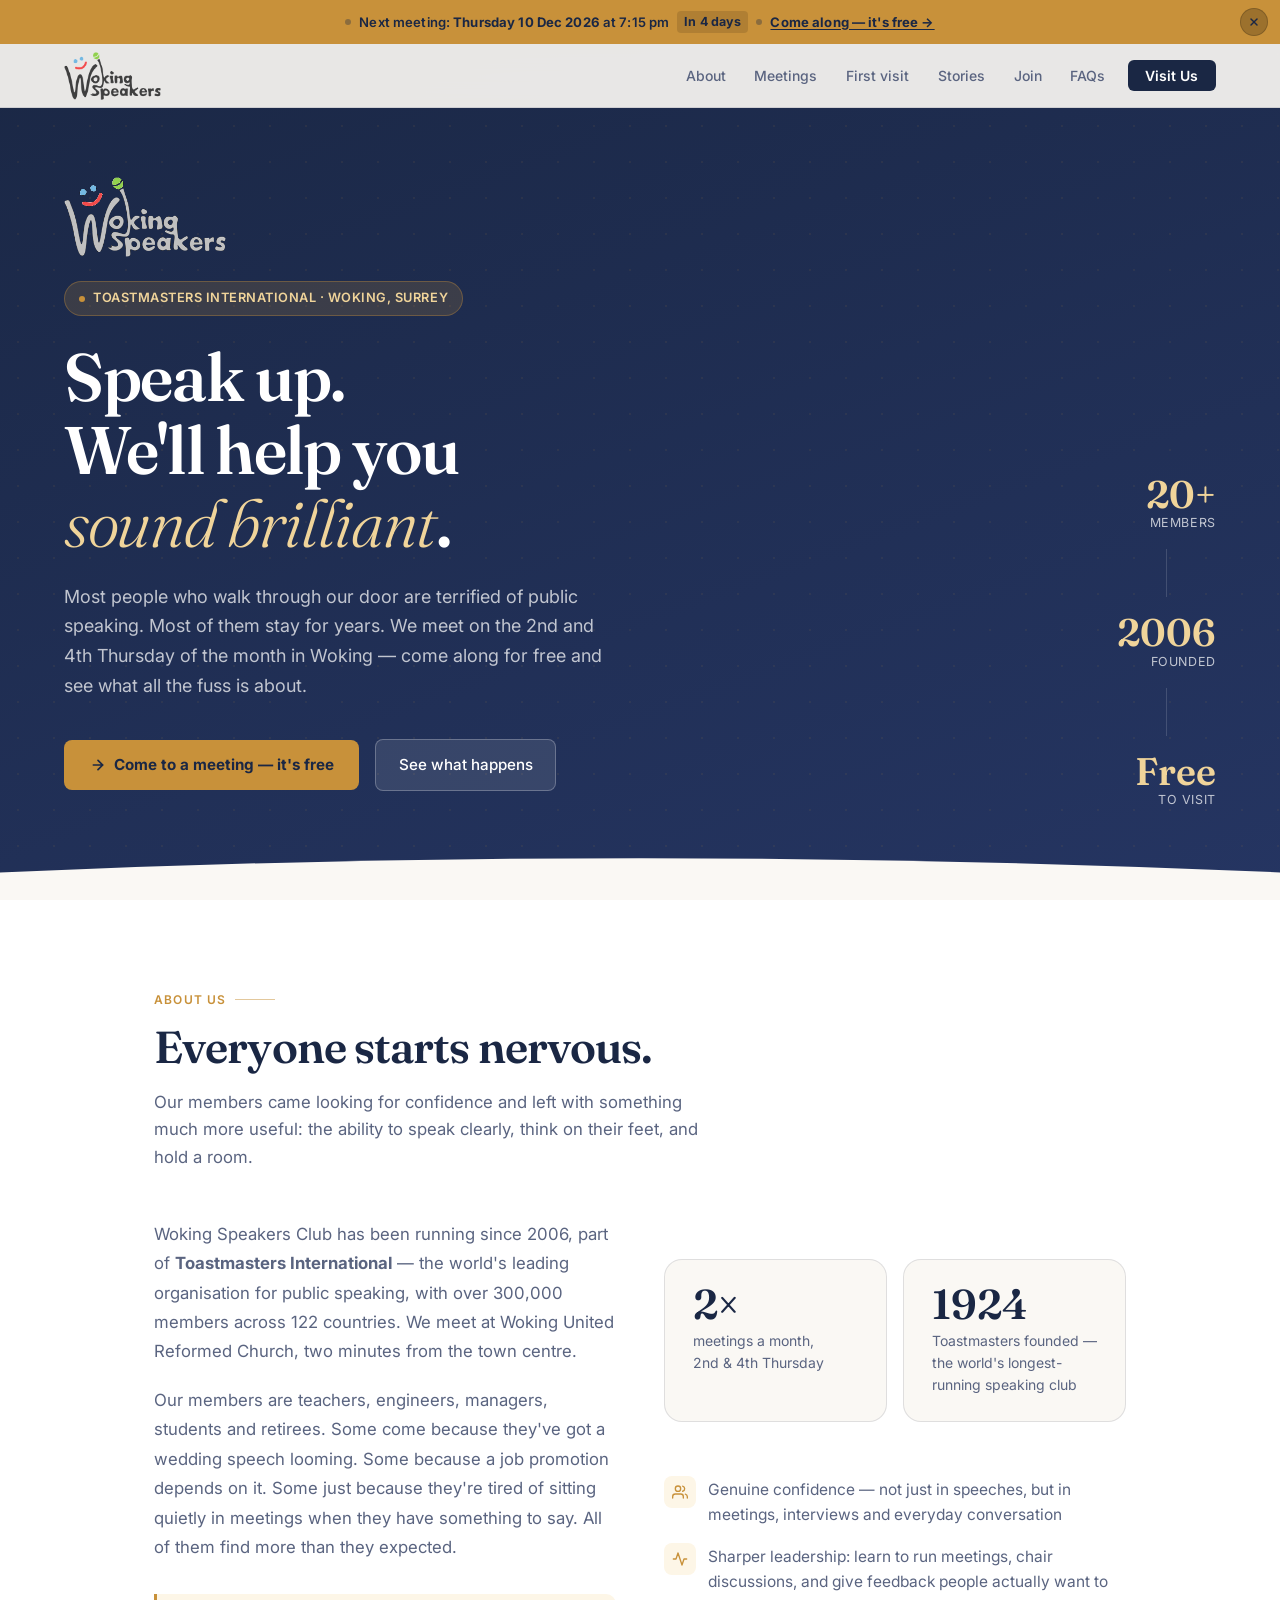
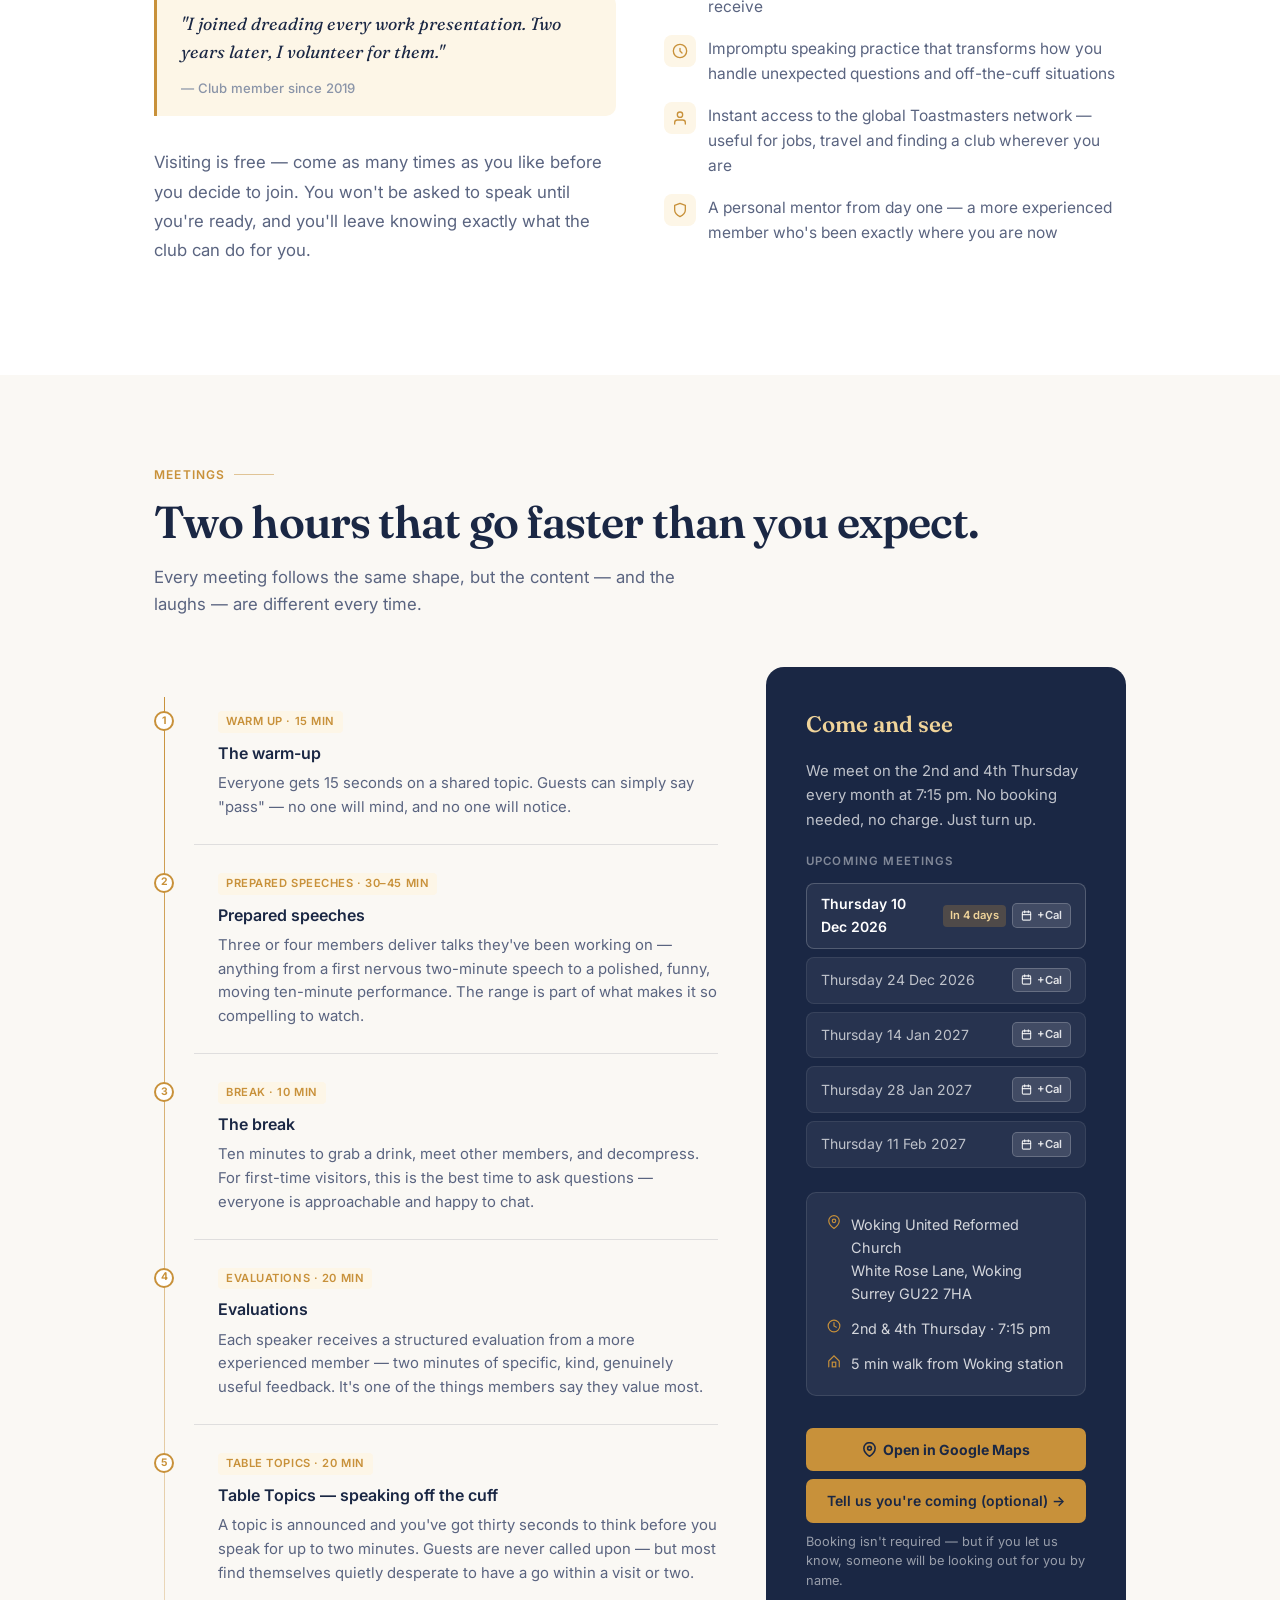
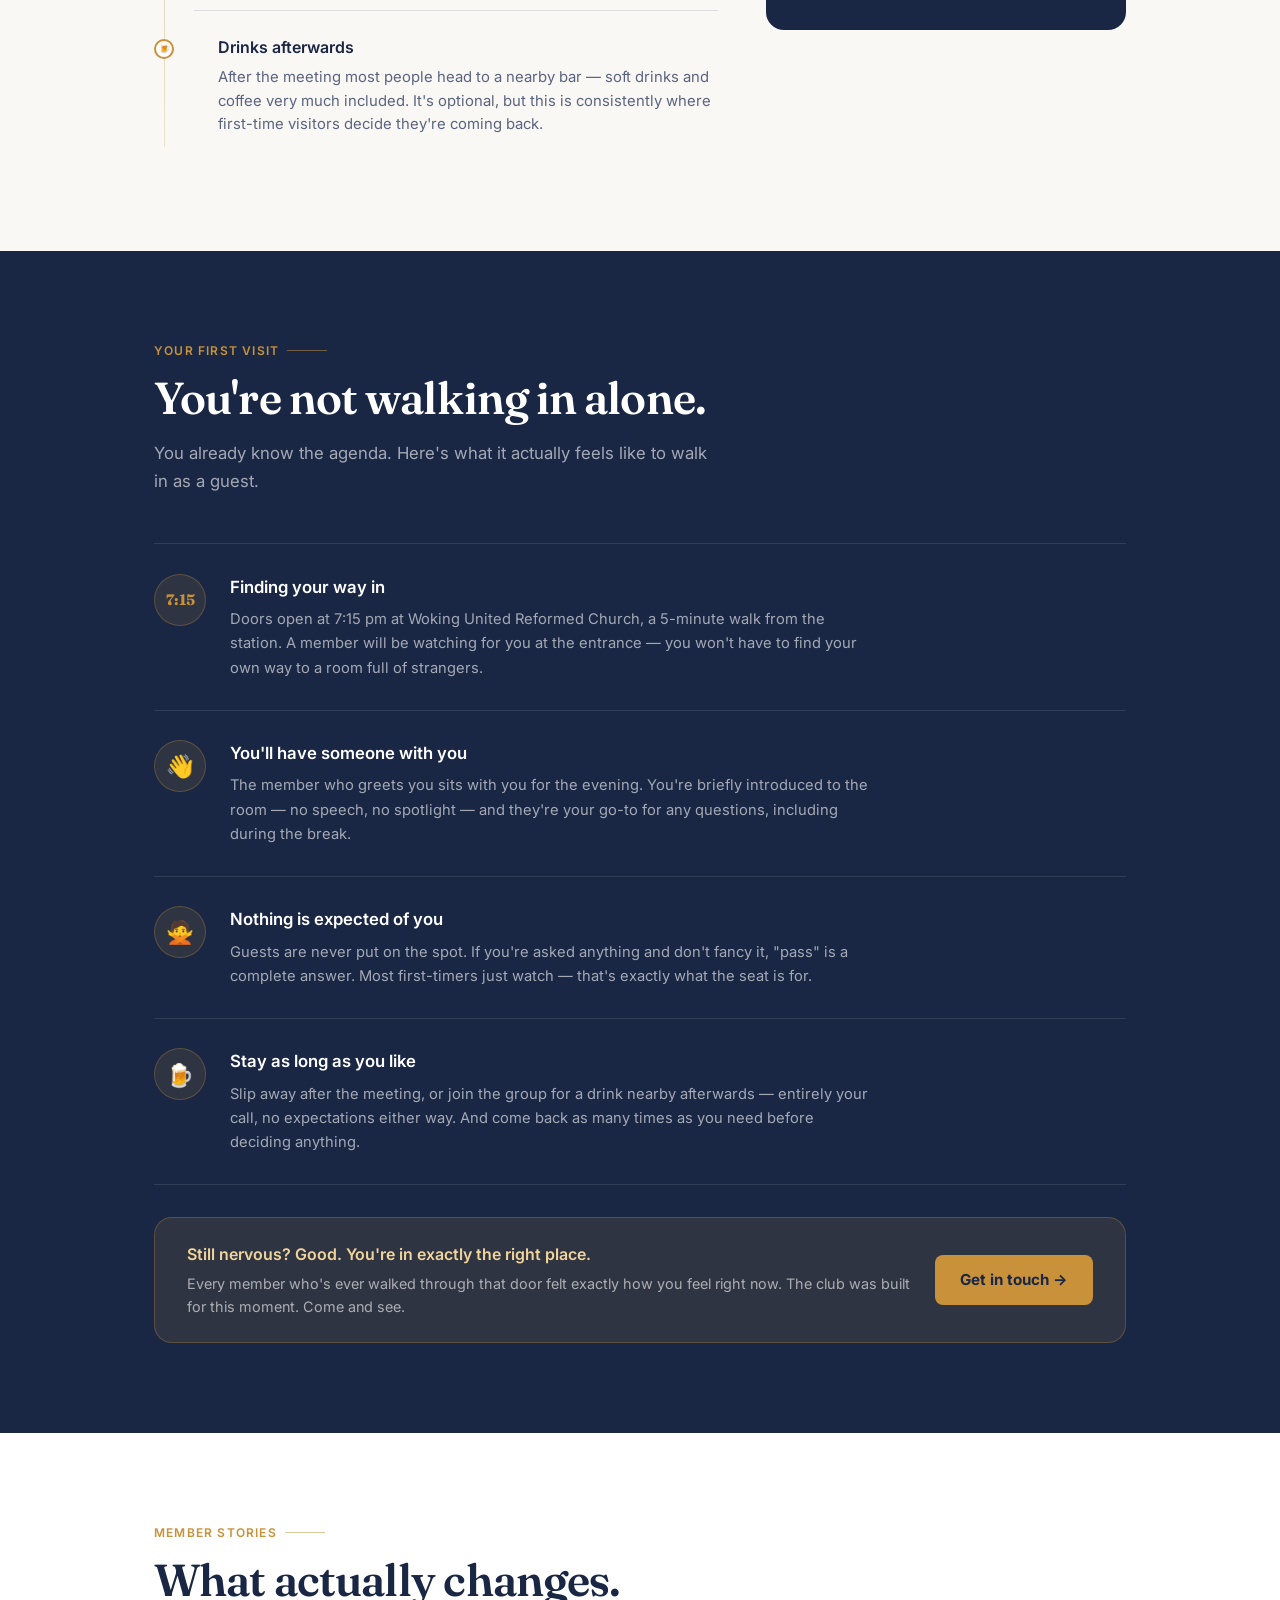
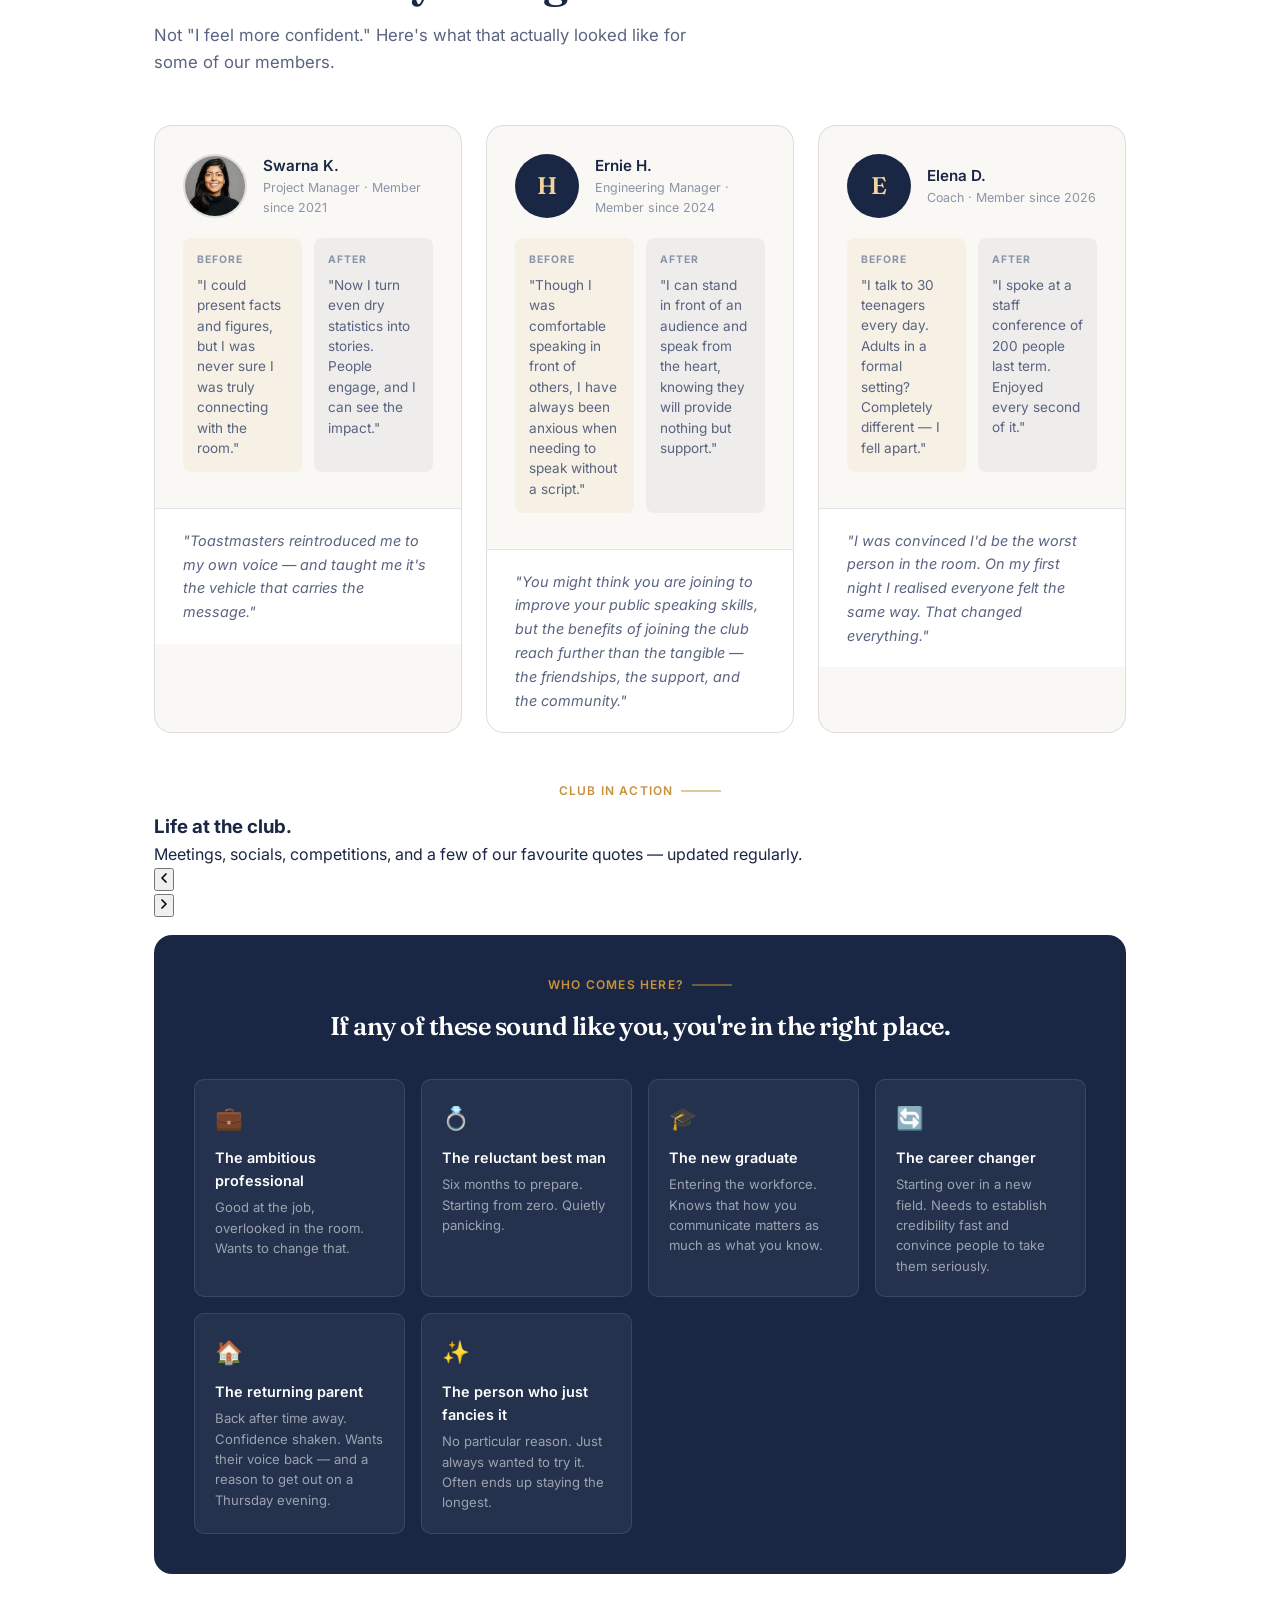
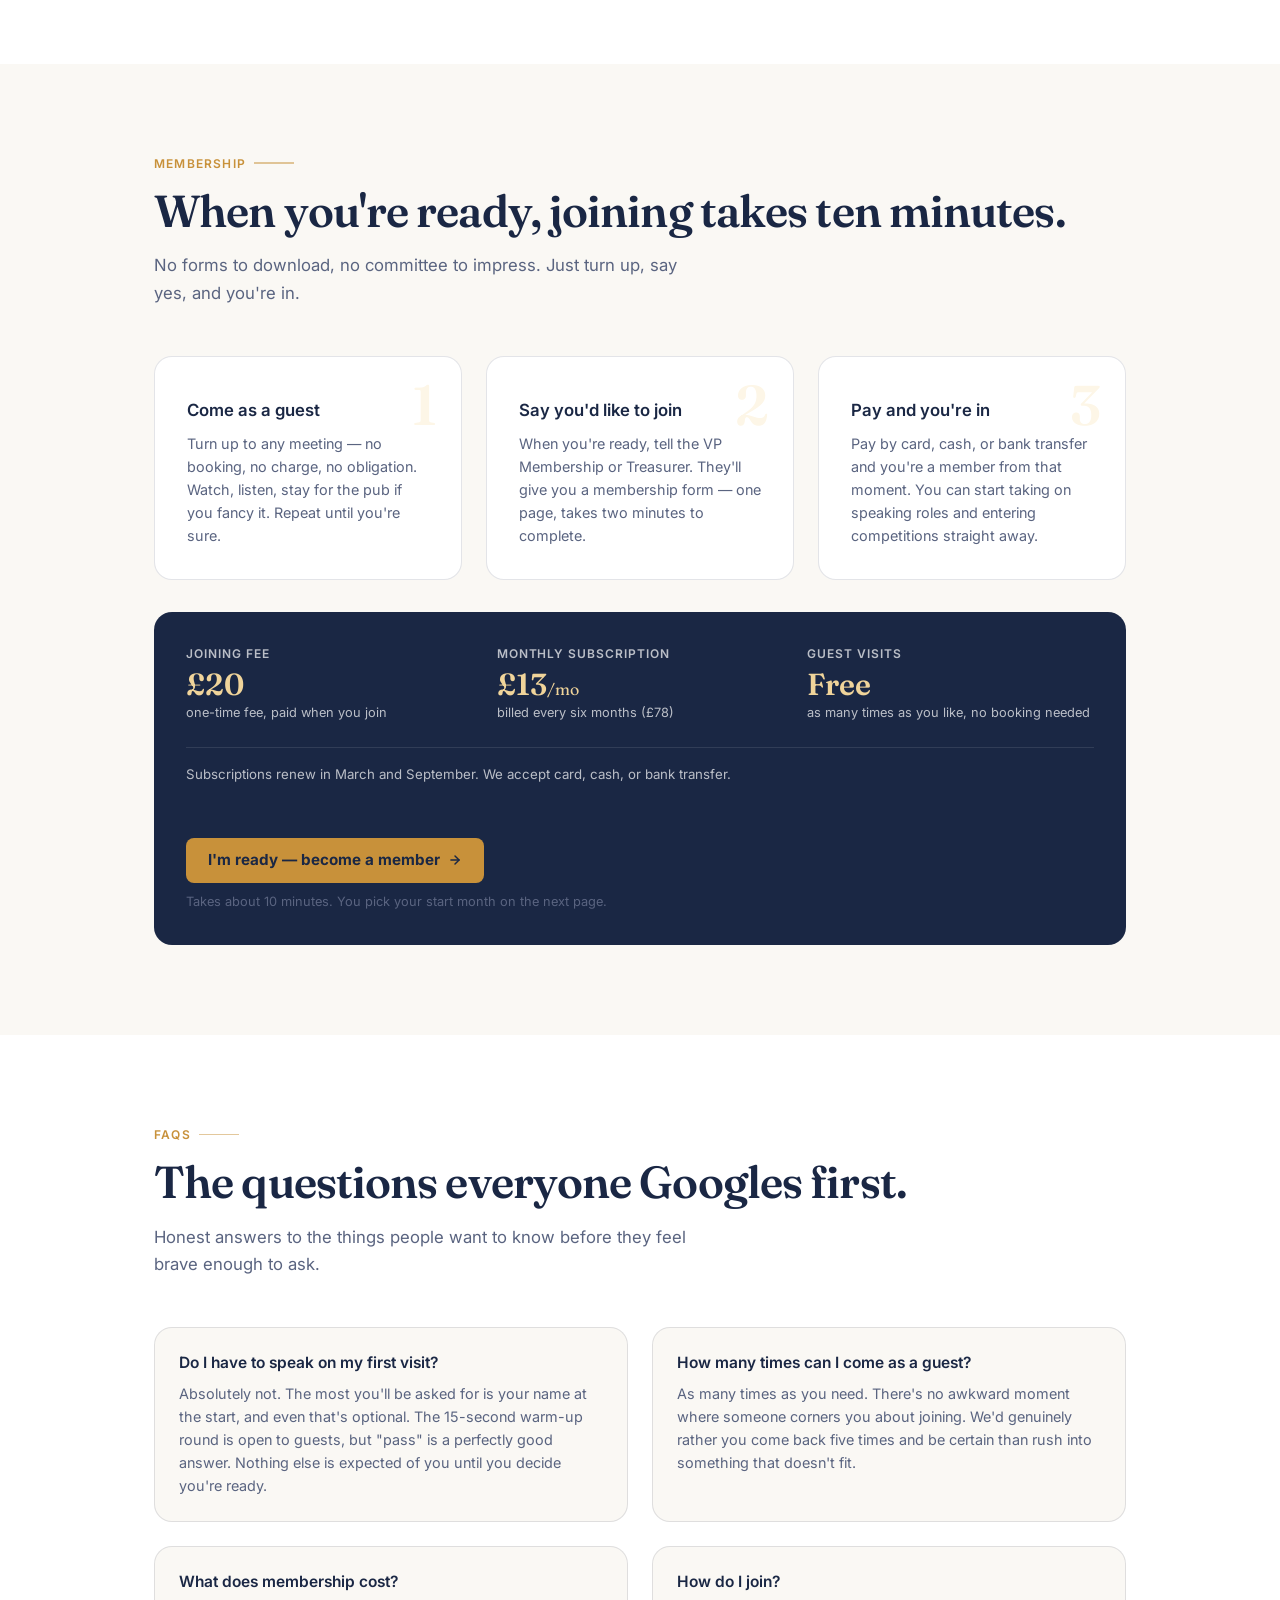
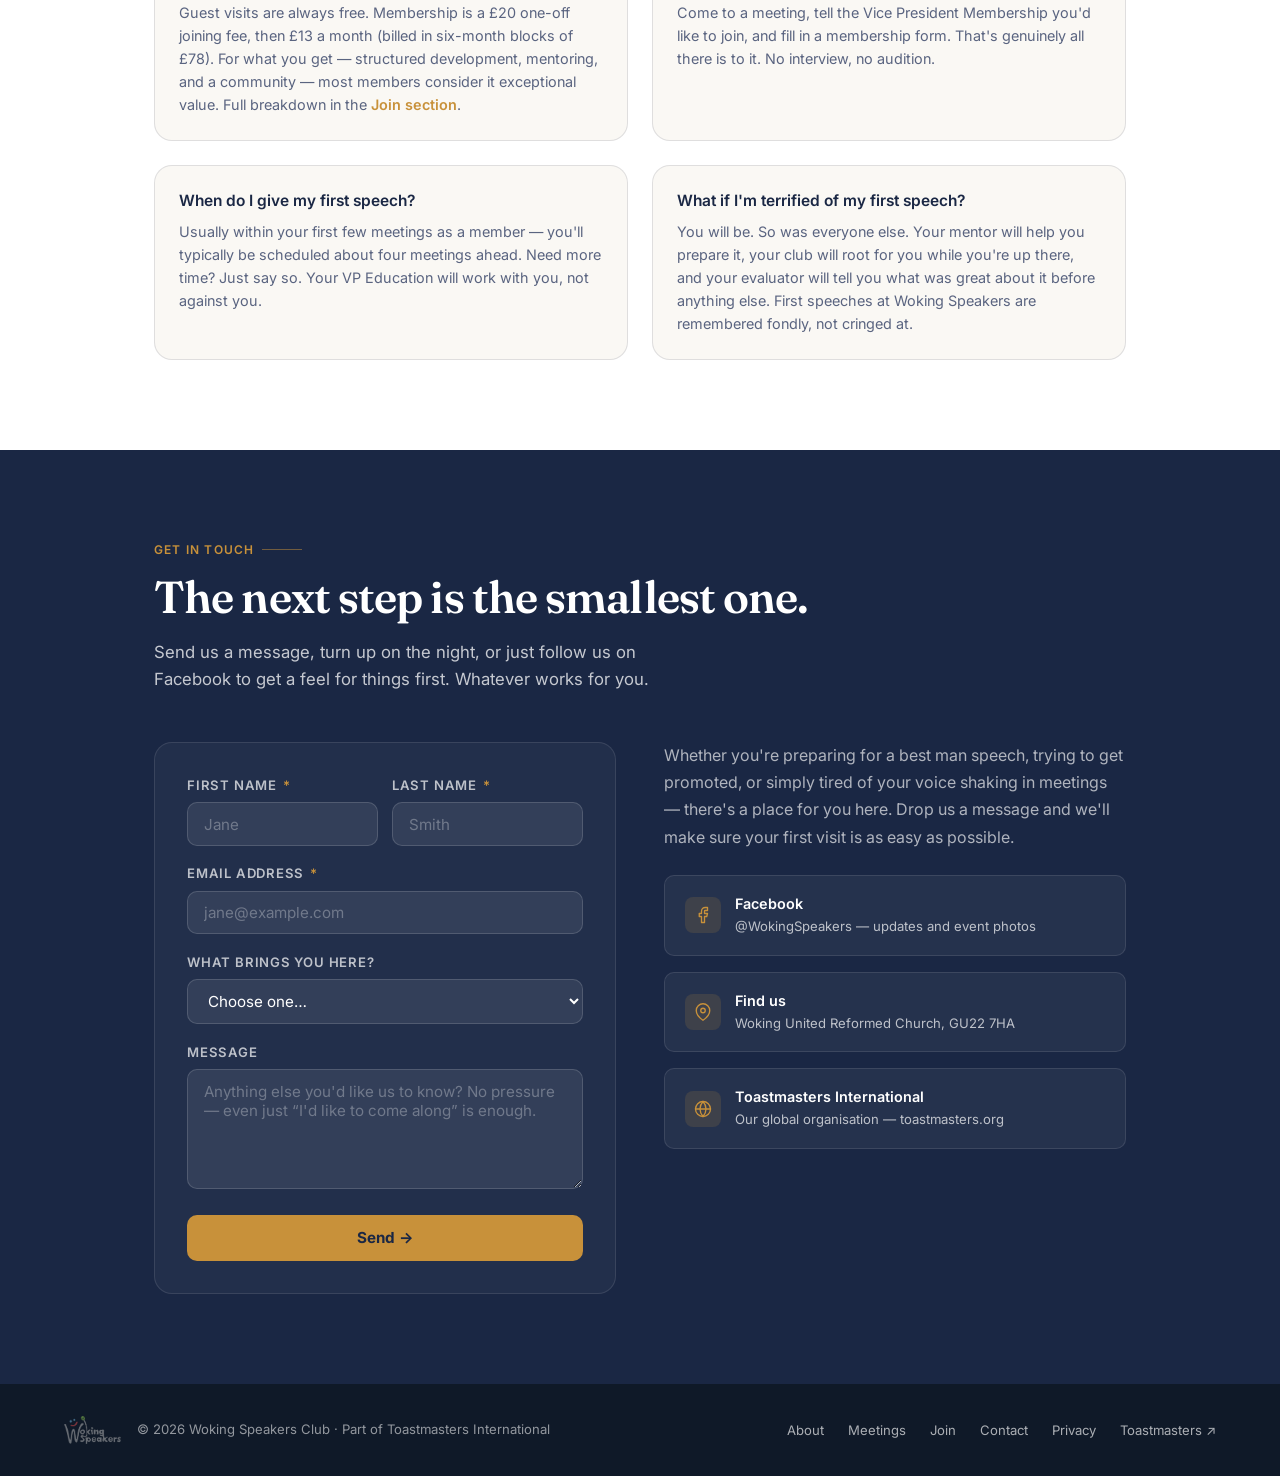
==== commit 3fa0476c: "Resolve booking contradiction and warm up the join page All three review passes (visitor, copywriter" ====
--- a/index.html
+++ b/index.html
@@ -43,6 +43,7 @@
     - Change the venue or meeting time
     - Update contact/social links
     - Edit member quotes or testimonials
+    - Add or swap club activity photos (search for "CLUB ACTIVITY GALLERY")
   ---------------------------------------------------------------
   HOW TO EDIT ON GITHUB:
     1. Open index.html in GitHub
@@ -87,9 +88,9 @@
     <li><a href="#about">About</a></li>
     <li><a href="#meetings">Meetings</a></li>
     <li><a href="#firstvisit">First visit</a></li>
+    <li><a href="#stories">Stories</a></li>
+    <li><a href="#join">Join</a></li>
     <li><a href="#faq">FAQs</a></li>
-    <li><a href="#join">Join</a></li>
-    <li><a href="#stories">Stories</a></li>
     <li><a href="#contact" class="nav-cta">Visit Us</a></li>
   </ul>
 </nav>
@@ -283,8 +284,9 @@
           Open in Google Maps
         </a>
         <a href="#contact" class="btn-venue" style="background:var(--gold);color:var(--navy);font-weight:600;margin-top:0.5rem;">
-          Book your guest space →
+          Tell us you're coming (optional) →
         </a>
+        <p style="font-size:0.8rem; color:rgba(255,255,255,0.55); margin:0.6rem 0 0; line-height:1.5;">Booking isn't required — but if you let us know, someone will be looking out for you by name.</p>
       </div>
     </div>
   </div>
@@ -339,96 +341,6 @@
         <p style="font-size: 0.9rem; color: rgba(255,255,255,0.6); line-height: 1.6;">Every member who's ever walked through that door felt exactly how you feel right now. The club was built for this moment. Come and see.</p>
       </div>
       <a href="#contact" class="btn-primary" style="flex-shrink: 0;">Get in touch →</a>
-    </div>
-  </div>
-</section>
-
-<!-- ── FAQ ───────────────────────────────────────────── -->
-<section id="faq">
-  <div class="section-inner">
-    <div class="section-label">FAQs</div>
-    <h2 class="section-title">The questions everyone Googles first.</h2>
-    <p class="section-sub">Honest answers to the things people want to know before they feel brave enough to ask.</p>
-
-    <div class="faq-grid">
-      <div class="faq-item fade-up">
-        <p class="faq-q">Do I have to speak on my first visit?</p>
-        <p class="faq-a">Absolutely not. The most you'll be asked for is your name at the start, and even that's optional. The 15-second warm-up round is open to guests, but "pass" is a perfectly good answer. Nothing else is expected of you until you decide you're ready.</p>
-      </div>
-      <div class="faq-item fade-up">
-        <p class="faq-q">How many times can I come as a guest?</p>
-        <p class="faq-a">As many times as you need. There's no awkward moment where someone corners you about joining. We'd genuinely rather you come back five times and be certain than rush into something that doesn't fit.</p>
-      </div>
-      <div class="faq-item fade-up">
-        <p class="faq-q">What does membership cost?</p>
-        <p class="faq-a">Guest visits are always free. Membership is a £20 one-off joining fee, then £13 a month (billed in six-month blocks of £78). For what you get — structured development, mentoring, and a community — most members consider it exceptional value. Full breakdown in the <a href="#join">Join section</a>.</p>
-      </div>
-      <div class="faq-item fade-up">
-        <p class="faq-q">How do I join?</p>
-        <p class="faq-a">Come to a meeting, tell the Vice President Membership you'd like to join, and fill in a membership form. That's genuinely all there is to it. No interview, no audition.</p>
-      </div>
-      <div class="faq-item fade-up">
-        <p class="faq-q">When do I give my first speech?</p>
-        <p class="faq-a">Usually within your first few meetings as a member — you'll typically be scheduled about four meetings ahead. Need more time? Just say so. Your VP Education will work with you, not against you.</p>
-      </div>
-      <div class="faq-item fade-up">
-        <p class="faq-q">What if I'm terrified of my first speech?</p>
-        <p class="faq-a">You will be. So was everyone else. Your mentor will help you prepare it, your club will root for you while you're up there, and your evaluator will tell you what was great about it before anything else. First speeches at Woking Speakers are remembered fondly, not cringed at.</p>
-      </div>
-    </div>
-  </div>
-</section>
-
-<!-- ── JOIN ──────────────────────────────────────────── -->
-<section id="join">
-  <div class="section-inner">
-    <div class="section-label">Membership</div>
-    <h2 class="section-title">When you're ready, joining takes ten minutes.</h2>
-    <p class="section-sub">No forms to download, no committee to impress. Just turn up, say yes, and you're in.</p>
-
-    <div class="join-grid">
-      <div class="join-step fade-up">
-        <div class="join-step-num">1</div>
-        <h3>Come as a guest</h3>
-        <p>Turn up to any meeting — no booking, no charge, no obligation. Watch, listen, stay for the pub if you fancy it. Repeat until you're sure.</p>
-      </div>
-      <div class="join-step fade-up">
-        <div class="join-step-num">2</div>
-        <h3>Say you'd like to join</h3>
-        <p>When you're ready, tell the VP Membership or Treasurer. They'll give you a membership form — one page, takes two minutes to complete.</p>
-      </div>
-      <div class="join-step fade-up">
-        <div class="join-step-num">3</div>
-        <h3>Pay and you're in</h3>
-        <p>Pay by card, cash, or bank transfer and you're a member from that moment. You can start taking on speaking roles and entering competitions straight away.</p>
-      </div>
-    </div>
-
-    <div class="price-box fade-up">
-      <div class="price-item">
-        <div class="price-item-label">Joining fee</div>
-        <div class="price-item-value">£20</div>
-        <div class="price-item-sub">one-time fee, paid when you join</div>
-      </div>
-      <div class="price-item">
-        <div class="price-item-label">Monthly subscription</div>
-        <div class="price-item-value">£13<span style="font-size:1rem; font-weight:400;">/mo</span></div>
-        <div class="price-item-sub">billed every six months (£78)</div>
-      </div>
-      <div class="price-item">
-        <div class="price-item-label">Guest visits</div>
-        <div class="price-item-value">Free</div>
-        <div class="price-item-sub">as many times as you like, no booking needed</div>
-      </div>
-      <div class="price-note" id="priceNote">Subscriptions renew in March and September. We accept card, cash, or bank transfer.</div>
-      <div id="stripeButtons" style="display:none; margin-top:1rem; gap:0.75rem; flex-wrap:wrap;"></div>
-      <div style="margin-top:1.75rem; grid-column: 1 / -1;">
-        <a href="join.html" class="btn-primary" style="display:inline-flex; align-items:center; gap:0.45rem; font-size:0.95rem; padding:0.65rem 1.4rem;">
-          I'm ready — become a member
-          <svg width="14" height="14" viewBox="0 0 24 24" fill="none" stroke="currentColor" stroke-width="2.5" stroke-linecap="round" stroke-linejoin="round"><line x1="5" y1="12" x2="19" y2="12"/><polyline points="12 5 19 12 12 19"/></svg>
-        </a>
-        <p style="margin-top:0.6rem; font-size:0.8rem; color:var(--text-muted);">Takes about 10 minutes. You pick your start month on the next page.</p>
-      </div>
     </div>
   </div>
 </section>
@@ -484,11 +396,11 @@
         <div class="story-card-body">
           <div class="story-card-header">
 
-            <!-- Member photo — replace ravi.jpg with the real filename -->
+            <!-- Member photo — replace ernie.jpg with the real filename -->
             <div class="member-avatar" style="flex-shrink:0;">
               <img
-                src="images/ravi.jpg"
-                alt="Ravi T."
+                src="images/ernie.jpg"
+                alt="Ernie H."
                 class="member-photo"
                 onerror="this.style.display='none'; this.nextElementSibling.style.display='flex';">
               <div class="member-initials" style="display:none;">H</div>
@@ -496,22 +408,22 @@
 
             <div>
               <div class="story-card-name">Ernie H.</div>
-              <div class="story-card-role">Software engineer · Member since 2019</div>
+              <div class="story-card-role">Engineering Manager · Member since 2024</div>
             </div>
           </div>
           <div class="story-grid">
             <div class="story-before">
               <div class="story-tag">Before</div>
-              <p class="story-quote-text">"I was technically good at my job but invisible in meetings. My ideas never landed the way I meant them to."</p>
+              <p class="story-quote-text">"Though I was comfortable speaking in front of others, I have always been anxious when needing to speak without a script."</p>
             </div>
             <div class="story-after">
               <div class="story-tag">After</div>
-              <p class="story-quote-text">"I was promoted to tech lead. My manager said my communication skills were the deciding factor."</p>
+              <p class="story-quote-text">"I can stand in front of an audience and speak from the heart, knowing they will provide nothing but support."</p>
             </div>
           </div>
         </div>
         <div class="story-footer">
-          <p>"I came for the public speaking. I stayed for the people. It's the most genuinely supportive group I've ever been part of."</p>
+          <p>"You might think you are joining to improve your public speaking skills, but the benefits of joining the club reach further than the tangible — the friendships, the support, and the community."</p>
         </div>
       </div>
 
@@ -553,6 +465,33 @@
 
     </div>
 
+    <!--
+      ═══════════════════════════════════════════════════════════
+      CLUB ACTIVITY GALLERY — HOW TO ADD OR UPDATE A PHOTO
+      ═══════════════════════════════════════════════════════════
+      This gallery is a scrolling carousel, so there's no limit on how many
+      photos you can add over time. Nothing here in the HTML needs to
+      change — the photo list lives in wsc-config.js instead, alongside
+      the other editable club content (prices, meeting dates, etc.).
+
+      To add, update, or remove a photo: open wsc-config.js and search
+      for "galleryPhotos" (Ctrl+F / Cmd+F) — full instructions are there.
+    -->
+    <div class="gallery-panel fade-up">
+      <div class="section-label" style="justify-content: center;">Club in action</div>
+      <h3 class="gallery-panel-title">Life at the club.</h3>
+      <p class="gallery-panel-sub">Meetings, socials, competitions, and a few of our favourite quotes — updated regularly.</p>
+      <div class="gallery-carousel">
+        <button type="button" class="gallery-nav-btn prev" id="galleryPrev" aria-label="Previous photos">
+          <svg width="16" height="16" viewBox="0 0 24 24" fill="none" stroke="currentColor" stroke-width="2.5" stroke-linecap="round" stroke-linejoin="round"><path d="M15 18l-6-6 6-6"/></svg>
+        </button>
+        <div class="gallery-track" id="galleryTrack"></div>
+        <button type="button" class="gallery-nav-btn next" id="galleryNext" aria-label="Next photos">
+          <svg width="16" height="16" viewBox="0 0 24 24" fill="none" stroke="currentColor" stroke-width="2.5" stroke-linecap="round" stroke-linejoin="round"><path d="M9 18l6-6-6-6"/></svg>
+        </button>
+      </div>
+    </div>
+
     <!-- Who comes here -->
     <div class="persona-panel fade-up">
       <div class="persona-panel-head">
@@ -593,6 +532,95 @@
       </div>
     </div>
 
+  </div>
+</section>
+
+<!-- ── JOIN ──────────────────────────────────────────── -->
+<section id="join">
+  <div class="section-inner">
+    <div class="section-label">Membership</div>
+    <h2 class="section-title">When you're ready, joining takes ten minutes.</h2>
+    <p class="section-sub">No forms to download, no committee to impress. Just turn up, say yes, and you're in.</p>
+
+    <div class="join-grid">
+      <div class="join-step fade-up">
+        <div class="join-step-num">1</div>
+        <h3>Come as a guest</h3>
+        <p>Turn up to any meeting — no booking, no charge, no obligation. Watch, listen, stay for the pub if you fancy it. Repeat until you're sure.</p>
+      </div>
+      <div class="join-step fade-up">
+        <div class="join-step-num">2</div>
+        <h3>Say you'd like to join</h3>
+        <p>When you're ready, tell the VP Membership or Treasurer. They'll give you a membership form — one page, takes two minutes to complete.</p>
+      </div>
+      <div class="join-step fade-up">
+        <div class="join-step-num">3</div>
+        <h3>Pay and you're in</h3>
+        <p>Pay by card, cash, or bank transfer and you're a member from that moment. You can start taking on speaking roles and entering competitions straight away.</p>
+      </div>
+    </div>
+
+    <div class="price-box fade-up">
+      <div class="price-item">
+        <div class="price-item-label">Joining fee</div>
+        <div class="price-item-value">£20</div>
+        <div class="price-item-sub">one-time fee, paid when you join</div>
+      </div>
+      <div class="price-item">
+        <div class="price-item-label">Monthly subscription</div>
+        <div class="price-item-value">£13<span style="font-size:1rem; font-weight:400;">/mo</span></div>
+        <div class="price-item-sub">billed every six months (£78)</div>
+      </div>
+      <div class="price-item">
+        <div class="price-item-label">Guest visits</div>
+        <div class="price-item-value">Free</div>
+        <div class="price-item-sub">as many times as you like, no booking needed</div>
+      </div>
+      <div class="price-note" id="priceNote">Subscriptions renew in March and September. We accept card, cash, or bank transfer.</div>
+      <div style="margin-top:1.75rem; grid-column: 1 / -1;">
+        <a href="join.html" class="btn-primary" style="display:inline-flex; align-items:center; gap:0.45rem; font-size:0.95rem; padding:0.65rem 1.4rem;">
+          I'm ready — become a member
+          <svg width="14" height="14" viewBox="0 0 24 24" fill="none" stroke="currentColor" stroke-width="2.5" stroke-linecap="round" stroke-linejoin="round"><line x1="5" y1="12" x2="19" y2="12"/><polyline points="12 5 19 12 12 19"/></svg>
+        </a>
+        <p style="margin-top:0.6rem; font-size:0.8rem; color:var(--text-muted);">Takes about 10 minutes. You pick your start month on the next page.</p>
+      </div>
+    </div>
+  </div>
+</section>
+
+<!-- ── FAQ ───────────────────────────────────────────── -->
+<section id="faq">
+  <div class="section-inner">
+    <div class="section-label">FAQs</div>
+    <h2 class="section-title">The questions everyone Googles first.</h2>
+    <p class="section-sub">Honest answers to the things people want to know before they feel brave enough to ask.</p>
+
+    <div class="faq-grid">
+      <div class="faq-item fade-up">
+        <p class="faq-q">Do I have to speak on my first visit?</p>
+        <p class="faq-a">Absolutely not. The most you'll be asked for is your name at the start, and even that's optional. The 15-second warm-up round is open to guests, but "pass" is a perfectly good answer. Nothing else is expected of you until you decide you're ready.</p>
+      </div>
+      <div class="faq-item fade-up">
+        <p class="faq-q">How many times can I come as a guest?</p>
+        <p class="faq-a">As many times as you need. There's no awkward moment where someone corners you about joining. We'd genuinely rather you come back five times and be certain than rush into something that doesn't fit.</p>
+      </div>
+      <div class="faq-item fade-up">
+        <p class="faq-q">What does membership cost?</p>
+        <p class="faq-a">Guest visits are always free. Membership is a £20 one-off joining fee, then £13 a month (billed in six-month blocks of £78). For what you get — structured development, mentoring, and a community — most members consider it exceptional value. Full breakdown in the <a href="#join">Join section</a>.</p>
+      </div>
+      <div class="faq-item fade-up">
+        <p class="faq-q">How do I join?</p>
+        <p class="faq-a">Come to a meeting, tell the Vice President Membership you'd like to join, and fill in a membership form. That's genuinely all there is to it. No interview, no audition.</p>
+      </div>
+      <div class="faq-item fade-up">
+        <p class="faq-q">When do I give my first speech?</p>
+        <p class="faq-a">Usually within your first few meetings as a member — you'll typically be scheduled about four meetings ahead. Need more time? Just say so. Your VP Education will work with you, not against you.</p>
+      </div>
+      <div class="faq-item fade-up">
+        <p class="faq-q">What if I'm terrified of my first speech?</p>
+        <p class="faq-a">You will be. So was everyone else. Your mentor will help you prepare it, your club will root for you while you're up there, and your evaluator will tell you what was great about it before anything else. First speeches at Woking Speakers are remembered fondly, not cringed at.</p>
+      </div>
+    </div>
   </div>
 </section>
 
@@ -702,104 +730,18 @@
 </footer>
 
 <script>
-  // ── Mobile nav toggle
-  const toggle = document.getElementById('navToggle');
-  const links = document.getElementById('navLinks');
-  toggle.addEventListener('click', () => {
-    links.classList.toggle('open');
-  });
-  links.querySelectorAll('a').forEach(a => {
-    a.addEventListener('click', () => links.classList.remove('open'));
-  });
-
-  // ── Scroll animations
-  const fadeEls = document.querySelectorAll('.fade-up');
-  const observer = new IntersectionObserver(entries => {
-    entries.forEach(e => {
-      if (e.isIntersecting) {
-        e.target.classList.add('visible');
-        observer.unobserve(e.target);
-      }
-    });
-  }, { threshold: 0.12, rootMargin: '0px 0px -40px 0px' });
-  fadeEls.forEach(el => observer.observe(el));
-
-  // ── Contact form
-  const form = document.getElementById('contactForm');
-  const success = document.getElementById('formSuccess');
-  const submitBtn = form.querySelector('.btn-submit');
-
-  form.addEventListener('submit', async e => {
-    e.preventDefault();
-    const requiredFields = form.querySelectorAll('[required]');
-    let valid = true;
-    requiredFields.forEach(field => {
-      if (!field.value.trim()) {
-        field.setAttribute('aria-invalid', 'true');
-        valid = false;
-      } else {
-        field.removeAttribute('aria-invalid');
-      }
-    });
-    if (!valid) return;
-
-    submitBtn.disabled = true;
-    submitBtn.textContent = 'Sending…';
-
-    try {
-      const res = await fetch('/', {
-        method: 'POST',
-        headers: { 'Content-Type': 'application/x-www-form-urlencoded' },
-        body: new URLSearchParams(new FormData(form)).toString()
-      });
-      if (res.ok) {
-        form.style.display = 'none';
-        success.style.display = 'block';
-      } else {
-        throw new Error('Network response was not ok');
-      }
-    } catch {
-      submitBtn.disabled = false;
-      submitBtn.textContent = 'Send →';
-      submitBtn.insertAdjacentHTML('afterend', '<p class="form-send-error" role="alert">Something went wrong — please try again or email <a href="mailto:info@wokingspeakers.org.uk">info@wokingspeakers.org.uk</a> directly.</p>');
-    }
-  });
-
-  form.querySelectorAll('[required]').forEach(field => {
-    field.addEventListener('input', () => {
-      if (field.value.trim()) field.removeAttribute('aria-invalid');
-    });
-  });
-
-  // ── Guest date picker ─────────────────────────────────────────
-  const subjectEl      = document.getElementById('subject');
-  const datGroupEl     = document.getElementById('meeting-date-group');
-  const dateSelectEl   = document.getElementById('preferred-date');
-
-  subjectEl.addEventListener('change', () => {
-    const isGuest = subjectEl.value === 'Attend a meeting as a guest';
-    datGroupEl.style.display = isGuest ? '' : 'none';
-    dateSelectEl.disabled = !isGuest;
-  });
-
-  // Populate once CFG is available (CFG is set below, so defer to after this block)
-  function populateGuestDates() {
-    const days = ['Sunday','Monday','Tuesday','Wednesday','Thursday','Friday','Saturday'];
-    const months = ['January','February','March','April','May','June','July','August','September','October','November','December'];
-    getMeetingDates(3).forEach(d => {
-      const opt = document.createElement('option');
-      const day = days[d.getDay()];
-      const month = months[d.getMonth()];
-      opt.value = `${day} ${d.getDate()} ${month} ${d.getFullYear()}`;
-      opt.textContent = opt.value;
-      dateSelectEl.appendChild(opt);
-    });
-  }
-
-  // ── Meeting date calculator ───────────────────────────────────
-
-  // Read config set at top of file
+  // ═══════════════════════════════════════════════════════════════
+  // 1. CONFIG & SHARED DATE HELPERS
+  //    Everything below reads from wsc-config.js (loaded at the top of
+  //    this file) and provides date/time utilities used by the sections
+  //    further down — the banner, the upcoming meetings list, the guest
+  //    date picker, and the calendar (.ics / Google Calendar) links.
+  // ═══════════════════════════════════════════════════════════════
   const CFG = window.WSC_CONFIG;
+
+  const DAYS_LONG    = ['Sunday','Monday','Tuesday','Wednesday','Thursday','Friday','Saturday'];
+  const MONTHS_SHORT = ['Jan','Feb','Mar','Apr','May','Jun','Jul','Aug','Sep','Oct','Nov','Dec'];
+  const MONTHS_LONG  = ['January','February','March','April','May','June','July','August','September','October','November','December'];
 
   function isCancelled(date) {
     const yyyy = date.getFullYear();
@@ -808,6 +750,7 @@
     return (CFG.cancelledDates || []).includes(`${yyyy}-${mm}-${dd}`);
   }
 
+  // Returns the next `count` upcoming meeting dates, skipping cancelled ones.
   function getMeetingDates(count) {
     const dates = [];
     const now = new Date();
@@ -832,19 +775,24 @@
     return dates;
   }
 
-  function formatDate(d, includeRelative) {
-    const days = ['Sunday','Monday','Tuesday','Wednesday','Thursday','Friday','Saturday'];
-    const months = ['Jan','Feb','Mar','Apr','May','Jun','Jul','Aug','Sep','Oct','Nov','Dec'];
+  // Formats a meeting date as "Thursday 9 Jul 2026", plus a relative label
+  // ("Today" / "Next week" / "In N days") when it's coming up soon.
+  function formatDate(d) {
     const today = new Date();
     today.setHours(0,0,0,0);
     const target = new Date(d); target.setHours(0,0,0,0);
     const diff = Math.round((target - today) / 86400000);
     const label = diff === 0 ? 'Today' : diff === 7 ? 'Next week' : diff <= 14 ? 'In ' + diff + ' days' : null;
-    const str = days[d.getDay()] + ' ' + d.getDate() + ' ' + months[d.getMonth()] + ' ' + d.getFullYear();
+    const str = DAYS_LONG[d.getDay()] + ' ' + d.getDate() + ' ' + MONTHS_SHORT[d.getMonth()] + ' ' + d.getFullYear();
     return { str, label, diff };
   }
 
-  // ── Calendar helpers ─────────────────────────────────────────
+  function formatGalleryDate(iso) {
+    const [y, m, d] = iso.split('-').map(Number);
+    return `${d} ${MONTHS_SHORT[m - 1]} ${y}`;
+  }
+
+  // ── Calendar (.ics / Google Calendar) helpers ─────────────────
   function parseMeetingTime(timeStr) {
     const m = (timeStr || '7:15 pm').match(/(\d+):(\d+)\s*(am|pm)/i);
     if (!m) return { h: 19, min: 15 };
@@ -922,104 +870,237 @@
 
   const meetings = getMeetingDates(6);
 
-  // Banner
-  const next = meetings[0];
-  const { str: nextStr, diff } = formatDate(next);
+  // ═══════════════════════════════════════════════════════════════
+  // 2. NEXT-MEETING BANNER
+  //    Content (date/countdown) and the show/hide/dismiss behaviour
+  //    that repositions the nav bar and hero underneath it.
+  // ═══════════════════════════════════════════════════════════════
+  if (!CFG.showBanner) {
+    document.getElementById('nextBanner').style.display = 'none';
+  }
+
+  const { str: nextStr, diff } = formatDate(meetings[0]);
   document.getElementById('nextMeetingDate').textContent = nextStr;
-  const mtEl = document.getElementById('meetingTime');
-  if (mtEl) mtEl.textContent = CFG.meetingTime || '7:15 pm';
+  const meetingTimeEl = document.getElementById('meetingTime');
+  if (meetingTimeEl) meetingTimeEl.textContent = CFG.meetingTime || '7:15 pm';
   const countdown = diff === 0 ? 'Tonight!' : diff === 1 ? 'Tomorrow' : 'In ' + diff + ' days';
   document.getElementById('bannerCountdown').textContent = countdown;
 
-  // Populate guest date picker now that getMeetingDates() is defined
-  populateGuestDates();
-
-  // Upcoming list in aside
-  const container = document.getElementById('upcomingMeetings');
+  const banner = document.getElementById('nextBanner');
+  const bannerDismissBtn = document.getElementById('bannerDismiss');
+  const siteNav = document.querySelector('nav');
+  const hero = document.getElementById('home');
+  const NAV_H = 64;
+
+  function getBannerHeight() {
+    return banner.classList.contains('dismissed') ? 0 : banner.offsetHeight;
+  }
+
+  function applyLayout(animate) {
+    const bh = getBannerHeight();
+    if (!animate) siteNav.style.transition = 'none';
+    siteNav.style.top = bh + 'px';
+    hero.style.paddingTop = (bh + NAV_H + 40) + 'px';
+    // Update CSS var so mobile nav dropdown sits in the right place
+    document.documentElement.style.setProperty('--nav-bottom', (bh + NAV_H) + 'px');
+    if (!animate) requestAnimationFrame(() => { siteNav.style.transition = ''; });
+  }
+
+  function dismissBanner() {
+    banner.classList.add('dismissed');
+    applyLayout(true);
+    sessionStorage.setItem('bannerDismissed', '1');
+  }
+
+  // On load: restore dismissed state, then measure & position (no animation)
+  if (sessionStorage.getItem('bannerDismissed') === '1') {
+    banner.classList.add('dismissed');
+  }
+  applyLayout(false);
+  window.addEventListener('resize', () => applyLayout(false)); // banner may reflow on mobile
+  bannerDismissBtn.addEventListener('click', dismissBanner);
+
+  // ═══════════════════════════════════════════════════════════════
+  // 3. UPCOMING MEETINGS LIST (in the Meetings section aside)
+  // ═══════════════════════════════════════════════════════════════
+  const upcomingContainer = document.getElementById('upcomingMeetings');
   meetings.slice(0, 5).forEach((d, i) => {
+    const isNext = i === 0;
     const { str, label } = formatDate(d);
     const calUrl    = 'data:text/calendar;charset=utf8,' + encodeURIComponent(makeICSString(d));
     const googleUrl = makeGoogleCalUrl(d);
+    const labelHtml = label
+      ? `<span style="font-size:0.7rem; font-weight:600; background:rgba(200,145,58,0.25); color:#f0d49a; border-radius:4px; padding:2px 7px; white-space:nowrap;">${label}</span>`
+      : '';
+
     const el = document.createElement('div');
-    el.style.cssText = 'display:flex; align-items:center; justify-content:space-between; gap:10px; padding:0.6rem 0.85rem; background:rgba(255,255,255,0.06); border-radius:8px; border:1px solid rgba(255,255,255,' + (i===0?'0.2':'0.08') + ');';
-    const labelHtml = label ? '<span style="font-size:0.7rem; font-weight:600; background:rgba(200,145,58,0.25); color:#f0d49a; border-radius:4px; padding:2px 7px; white-space:nowrap;">' + label + '</span>' : '';
-    el.innerHTML =
-      '<span style="font-size:0.875rem; color:' + (i===0?'#fff':'rgba(255,255,255,0.7)') + '; font-weight:' + (i===0?'600':'400') + ';">' + str + '</span>' +
-      '<span style="display:flex;align-items:center;gap:6px;flex-shrink:0;">' +
-        labelHtml +
-        '<div class="cal-wrap">' +
-          '<button type="button" class="cal-btn" title="Add to calendar" onclick="this.nextElementSibling.classList.toggle(\'open\')">' +
-            calIconSVG() + ' +Cal' +
-          '</button>' +
-          '<div class="cal-dropdown">' +
-            '<a href="' + googleUrl + '" target="_blank" rel="noopener">' + calIconSVG() + ' Google Calendar</a>' +
-            '<a href="' + calUrl + '" target="_blank" rel="noopener">' + calIconSVG() + ' Apple / Outlook (.ics)</a>' +
-          '</div>' +
-        '</div>' +
-      '</span>';
-    container.appendChild(el);
+    el.style.cssText = `display:flex; align-items:center; justify-content:space-between; gap:10px; padding:0.6rem 0.85rem; background:rgba(255,255,255,0.06); border-radius:8px; border:1px solid rgba(255,255,255,${isNext ? '0.2' : '0.08'});`;
+    el.innerHTML = `
+      <span style="font-size:0.875rem; color:${isNext ? '#fff' : 'rgba(255,255,255,0.7)'}; font-weight:${isNext ? '600' : '400'};">${str}</span>
+      <span style="display:flex;align-items:center;gap:6px;flex-shrink:0;">
+        ${labelHtml}
+        <div class="cal-wrap">
+          <button type="button" class="cal-btn" title="Add to calendar" onclick="this.nextElementSibling.classList.toggle('open')">${calIconSVG()} +Cal</button>
+          <div class="cal-dropdown">
+            <a href="${googleUrl}" target="_blank" rel="noopener">${calIconSVG()} Google Calendar</a>
+            <a href="${calUrl}" target="_blank" rel="noopener">${calIconSVG()} Apple / Outlook (.ics)</a>
+          </div>
+        </div>
+      </span>`;
+    upcomingContainer.appendChild(el);
   });
 
-  document.addEventListener('click', function(e) {
+  document.addEventListener('click', e => {
     if (!e.target.closest('.cal-wrap')) {
       document.querySelectorAll('.cal-dropdown.open').forEach(dd => dd.classList.remove('open'));
     }
   });
 
-  // ── Stripe payment buttons (shown only if links configured) ────
-  const stripeDiv = document.getElementById('stripeButtons');
-  if (stripeDiv && (CFG.stripeJoiningLink || CFG.stripeRenewalLink)) {
-    stripeDiv.style.display = 'flex';
-    if (CFG.stripeJoiningLink) {
-      stripeDiv.innerHTML += `<a href="${CFG.stripeJoiningLink}" target="_blank" rel="noopener" aria-label="Pay joining fee via Stripe (opens in new tab)" class="btn-venue" style="background:var(--gold);color:var(--navy);flex:1;min-width:180px;">Pay joining fee online</a>`;
+  // ═══════════════════════════════════════════════════════════════
+  // 4. GUEST DATE PICKER (contact form)
+  //    Shown only when "Attend a meeting as a guest" is selected.
+  // ═══════════════════════════════════════════════════════════════
+  const subjectEl    = document.getElementById('subject');
+  const dateGroupEl  = document.getElementById('meeting-date-group');
+  const dateSelectEl = document.getElementById('preferred-date');
+
+  subjectEl.addEventListener('change', () => {
+    const isGuest = subjectEl.value === 'Attend a meeting as a guest';
+    dateGroupEl.style.display = isGuest ? '' : 'none';
+    dateSelectEl.disabled = !isGuest;
+  });
+
+  getMeetingDates(3).forEach(d => {
+    const opt = document.createElement('option');
+    opt.value = `${DAYS_LONG[d.getDay()]} ${d.getDate()} ${MONTHS_LONG[d.getMonth()]} ${d.getFullYear()}`;
+    opt.textContent = opt.value;
+    dateSelectEl.appendChild(opt);
+  });
+
+  // ═══════════════════════════════════════════════════════════════
+  // 5. "CLUB IN ACTION" PHOTO CAROUSEL
+  //    Photo content (filenames/dates/descriptions) lives in
+  //    wsc-config.js as CFG.galleryPhotos — see that file to add,
+  //    update, or remove a photo. This section just renders it.
+  // ═══════════════════════════════════════════════════════════════
+  const galleryTrack = document.getElementById('galleryTrack');
+  if (galleryTrack) {
+    const galleryPrevBtn = document.getElementById('galleryPrev');
+    const galleryNextBtn = document.getElementById('galleryNext');
+
+    // Hide an arrow once scrolling that direction would do nothing —
+    // called on load, on scroll, and on resize (which can change whether
+    // the photos overflow the track at all).
+    function updateGalleryNav() {
+      const EPSILON = 10; // allows for the track's own padding/margin, not a real scroll position
+      const maxScroll = galleryTrack.scrollWidth - galleryTrack.clientWidth;
+      const atStart = galleryTrack.scrollLeft <= EPSILON;
+      const atEnd = galleryTrack.scrollLeft >= maxScroll - EPSILON;
+      if (galleryPrevBtn) galleryPrevBtn.classList.toggle('is-hidden', atStart);
+      if (galleryNextBtn) galleryNextBtn.classList.toggle('is-hidden', atEnd);
     }
-    if (CFG.stripeRenewalLink) {
-      stripeDiv.innerHTML += `<a href="${CFG.stripeRenewalLink}" target="_blank" rel="noopener" aria-label="Renew membership via Stripe (opens in new tab)" class="btn-venue" style="background:rgba(255,255,255,0.1);color:var(--warm-white);border:1px solid rgba(255,255,255,0.2);flex:1;min-width:180px;">Renew membership online</a>`;
+
+    // Referenced from the onerror= attribute below — hides a slide whose
+    // image file is missing, then re-checks whether the arrows are still needed.
+    function galleryImageError(img) {
+      img.parentElement.style.display = 'none';
+      updateGalleryNav();
     }
-  }
-
-  // ── Banner dismiss ────────────────────────────────────────────
-  // Hide banner entirely if config says so
-  if (!CFG.showBanner) {
-    document.getElementById('nextBanner').style.display = 'none';
-  }
-
-  const banner = document.getElementById('nextBanner');
-  const dismissBtn = document.getElementById('bannerDismiss');
-  const nav = document.querySelector('nav');
-  const hero = document.getElementById('home');
-  const NAV_H = 64;
-
-  function getBannerHeight() {
-    return banner.classList.contains('dismissed') ? 0 : banner.offsetHeight;
-  }
-
-  function applyLayout(animate) {
-    const bh = getBannerHeight();
-    if (!animate) nav.style.transition = 'none';
-    nav.style.top = bh + 'px';
-    hero.style.paddingTop = (bh + NAV_H + 40) + 'px';
-    // Update CSS var so mobile nav dropdown sits in the right place
-    document.documentElement.style.setProperty('--nav-bottom', (bh + NAV_H) + 'px');
-    if (!animate) requestAnimationFrame(() => { nav.style.transition = ''; });
-  }
-
-  function dismissBanner() {
-    banner.classList.add('dismissed');
-    applyLayout(true);
-    sessionStorage.setItem('bannerDismissed', '1');
-  }
-
-  // On load: restore state then measure & position (no animation)
-  if (sessionStorage.getItem('bannerDismissed') === '1') {
-    banner.classList.add('dismissed');
-  }
-  applyLayout(false);
-
-  // Re-measure on resize (banner may reflow to different height on mobile)
-  window.addEventListener('resize', () => applyLayout(false));
-
-  dismissBtn.addEventListener('click', dismissBanner);
+
+    (CFG.galleryPhotos || []).forEach(photo => {
+      const item = document.createElement('div');
+      item.className = 'gallery-item';
+      // If the image file doesn't exist yet, hide this slide rather than
+      // showing a broken image — lets you add list entries ahead of the upload.
+      item.innerHTML =
+        `<img src="images/${photo.file}" alt="${photo.desc}" loading="lazy" onerror="galleryImageError(this)">` +
+        `<span class="gallery-date">${formatGalleryDate(photo.date)}</span>`;
+      galleryTrack.appendChild(item);
+    });
+
+    function scrollGallery(direction) {
+      const firstItem = galleryTrack.querySelector('.gallery-item');
+      const step = firstItem ? firstItem.getBoundingClientRect().width + 16 : 276;
+      galleryTrack.scrollBy({ left: direction * step, behavior: 'smooth' });
+    }
+    galleryPrevBtn.addEventListener('click', () => scrollGallery(-1));
+    galleryNextBtn.addEventListener('click', () => scrollGallery(1));
+    galleryTrack.addEventListener('scroll', updateGalleryNav);
+    window.addEventListener('resize', updateGalleryNav);
+    updateGalleryNav();
+  }
+
+  // ═══════════════════════════════════════════════════════════════
+  // 6. MOBILE NAV TOGGLE
+  // ═══════════════════════════════════════════════════════════════
+  const navToggleBtn = document.getElementById('navToggle');
+  const navLinks = document.getElementById('navLinks');
+  navToggleBtn.addEventListener('click', () => navLinks.classList.toggle('open'));
+  navLinks.querySelectorAll('a').forEach(a => {
+    a.addEventListener('click', () => navLinks.classList.remove('open'));
+  });
+
+  // ═══════════════════════════════════════════════════════════════
+  // 7. SCROLL-IN ANIMATIONS (.fade-up elements)
+  // ═══════════════════════════════════════════════════════════════
+  const fadeObserver = new IntersectionObserver(entries => {
+    entries.forEach(entry => {
+      if (entry.isIntersecting) {
+        entry.target.classList.add('visible');
+        fadeObserver.unobserve(entry.target);
+      }
+    });
+  }, { threshold: 0.12, rootMargin: '0px 0px -40px 0px' });
+  document.querySelectorAll('.fade-up').forEach(el => fadeObserver.observe(el));
+
+  // ═══════════════════════════════════════════════════════════════
+  // 8. CONTACT FORM (Netlify Forms submission + validation)
+  // ═══════════════════════════════════════════════════════════════
+  const contactForm = document.getElementById('contactForm');
+  const formSuccessEl = document.getElementById('formSuccess');
+  const formSubmitBtn = contactForm.querySelector('.btn-submit');
+
+  contactForm.addEventListener('submit', async e => {
+    e.preventDefault();
+    const requiredFields = contactForm.querySelectorAll('[required]');
+    let valid = true;
+    requiredFields.forEach(field => {
+      if (!field.value.trim()) {
+        field.setAttribute('aria-invalid', 'true');
+        valid = false;
+      } else {
+        field.removeAttribute('aria-invalid');
+      }
+    });
+    if (!valid) return;
+
+    formSubmitBtn.disabled = true;
+    formSubmitBtn.textContent = 'Sending…';
+
+    try {
+      const res = await fetch('/', {
+        method: 'POST',
+        headers: { 'Content-Type': 'application/x-www-form-urlencoded' },
+        body: new URLSearchParams(new FormData(contactForm)).toString()
+      });
+      if (res.ok) {
+        contactForm.style.display = 'none';
+        formSuccessEl.style.display = 'block';
+      } else {
+        throw new Error('Network response was not ok');
+      }
+    } catch {
+      formSubmitBtn.disabled = false;
+      formSubmitBtn.textContent = 'Send →';
+      formSubmitBtn.insertAdjacentHTML('afterend', '<p class="form-send-error" role="alert">Something went wrong — please try again or email <a href="mailto:info@wokingspeakers.org.uk">info@wokingspeakers.org.uk</a> directly.</p>');
+    }
+  });
+
+  contactForm.querySelectorAll('[required]').forEach(field => {
+    field.addEventListener('input', () => {
+      if (field.value.trim()) field.removeAttribute('aria-invalid');
+    });
+  });
 </script>
 </body>
 </html>
--- a/styles.css
+++ b/styles.css
@@ -38,7 +38,7 @@
 
   *, *::before, *::after { box-sizing: border-box; margin: 0; padding: 0; }
 
-  html { scroll-behavior: smooth; font-size: 16px; }
+  html { scroll-behavior: smooth; font-size: 16px; overflow-x: hidden; }
 
   /* Skip link — visible only on keyboard focus */
   .skip-link {
@@ -1231,14 +1231,15 @@
   /* ─── MEMBER PHOTOS (testimonials) ──────────────────────────*/
   .member-avatar {
     position: relative;
-    width: 52px;
-    height: 52px;
+    width: 64px;
+    height: 64px;
+    overflow: hidden;
     flex-shrink: 0;
   }
 
   .member-photo {
-    width: 52px;
-    height: 52px;
+    width: 64px;
+    height: 64px;
     border-radius: 50%;
     object-fit: cover;           /* crop to circle neatly */
     object-position: center top; /* favour face over chest */
@@ -1247,15 +1248,15 @@
   }
 
   .member-initials {
-    width: 52px;
-    height: 52px;
+    width: 64px;
+    height: 64px;
     border-radius: 50%;
     background: var(--navy);
     display: flex;               /* shown only when photo missing */
     align-items: center;
     justify-content: center;
     font-family: 'Fraunces', serif;
-    font-size: 1.3rem;
+    font-size: 1.5rem;
     font-weight: 600;
     color: var(--gold-light);
     border: 2px solid var(--border);
@@ -1286,36 +1287,6 @@
     .join-grid { grid-template-columns: 1fr; }
   }
 
-  /* ─── MEMBER PHOTOS ──────────────────────────────────*/
-  .member-avatar {
-    width: 52px;
-    height: 52px;
-    border-radius: 50%;
-    overflow: hidden;
-    flex-shrink: 0;
-  }
-  .member-photo {
-    width: 52px;
-    height: 52px;
-    border-radius: 50%;
-    object-fit: cover;
-    object-position: center top;
-    display: block;
-    border: 2px solid var(--border);
-  }
-  .member-initials {
-    width: 52px;
-    height: 52px;
-    border-radius: 50%;
-    background: var(--navy);
-    align-items: center;
-    justify-content: center;
-    font-family: 'Fraunces', serif;
-    font-size: 1.3rem;
-    color: var(--gold-light);
-    font-weight: 600;
-    border: 2px solid var(--border);
-  }
 
   /* ─── ANIMATIONS ─────────────────────────────────────*/
   @media (prefers-reduced-motion: no-preference) {
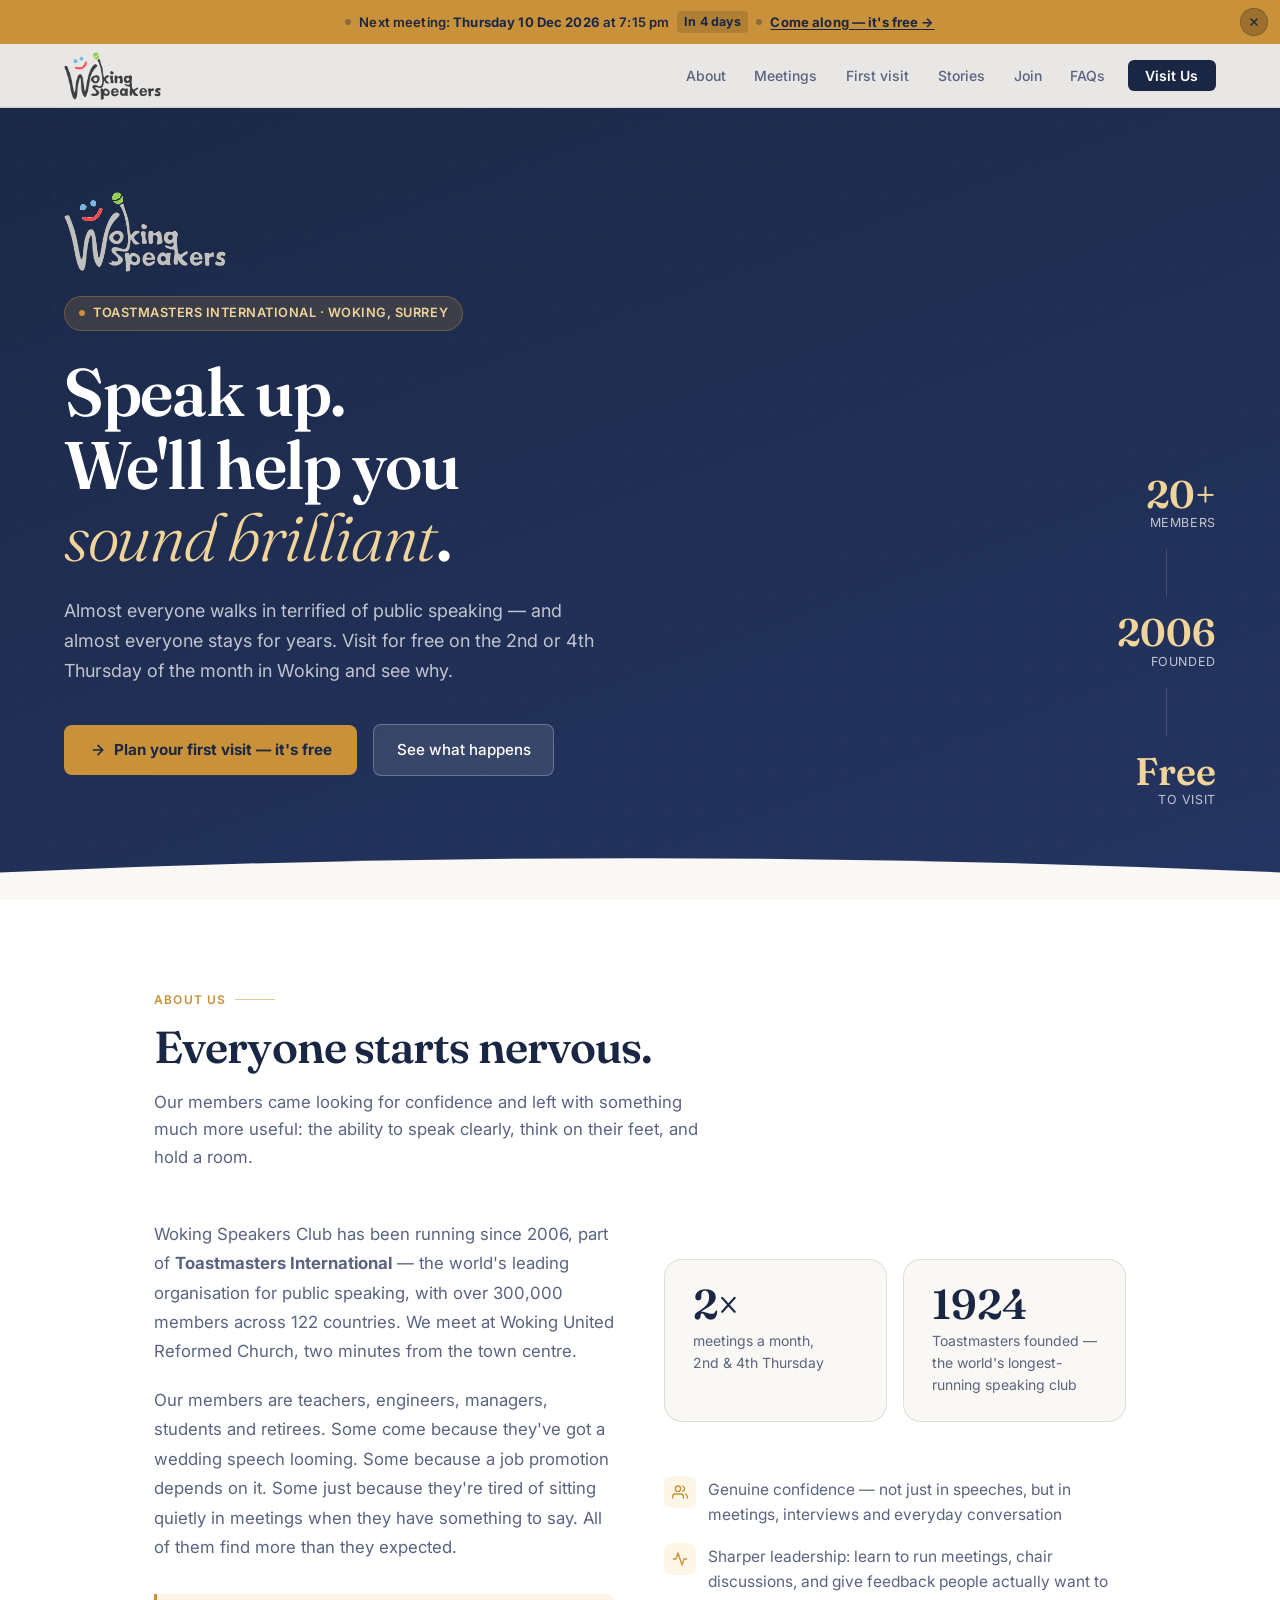
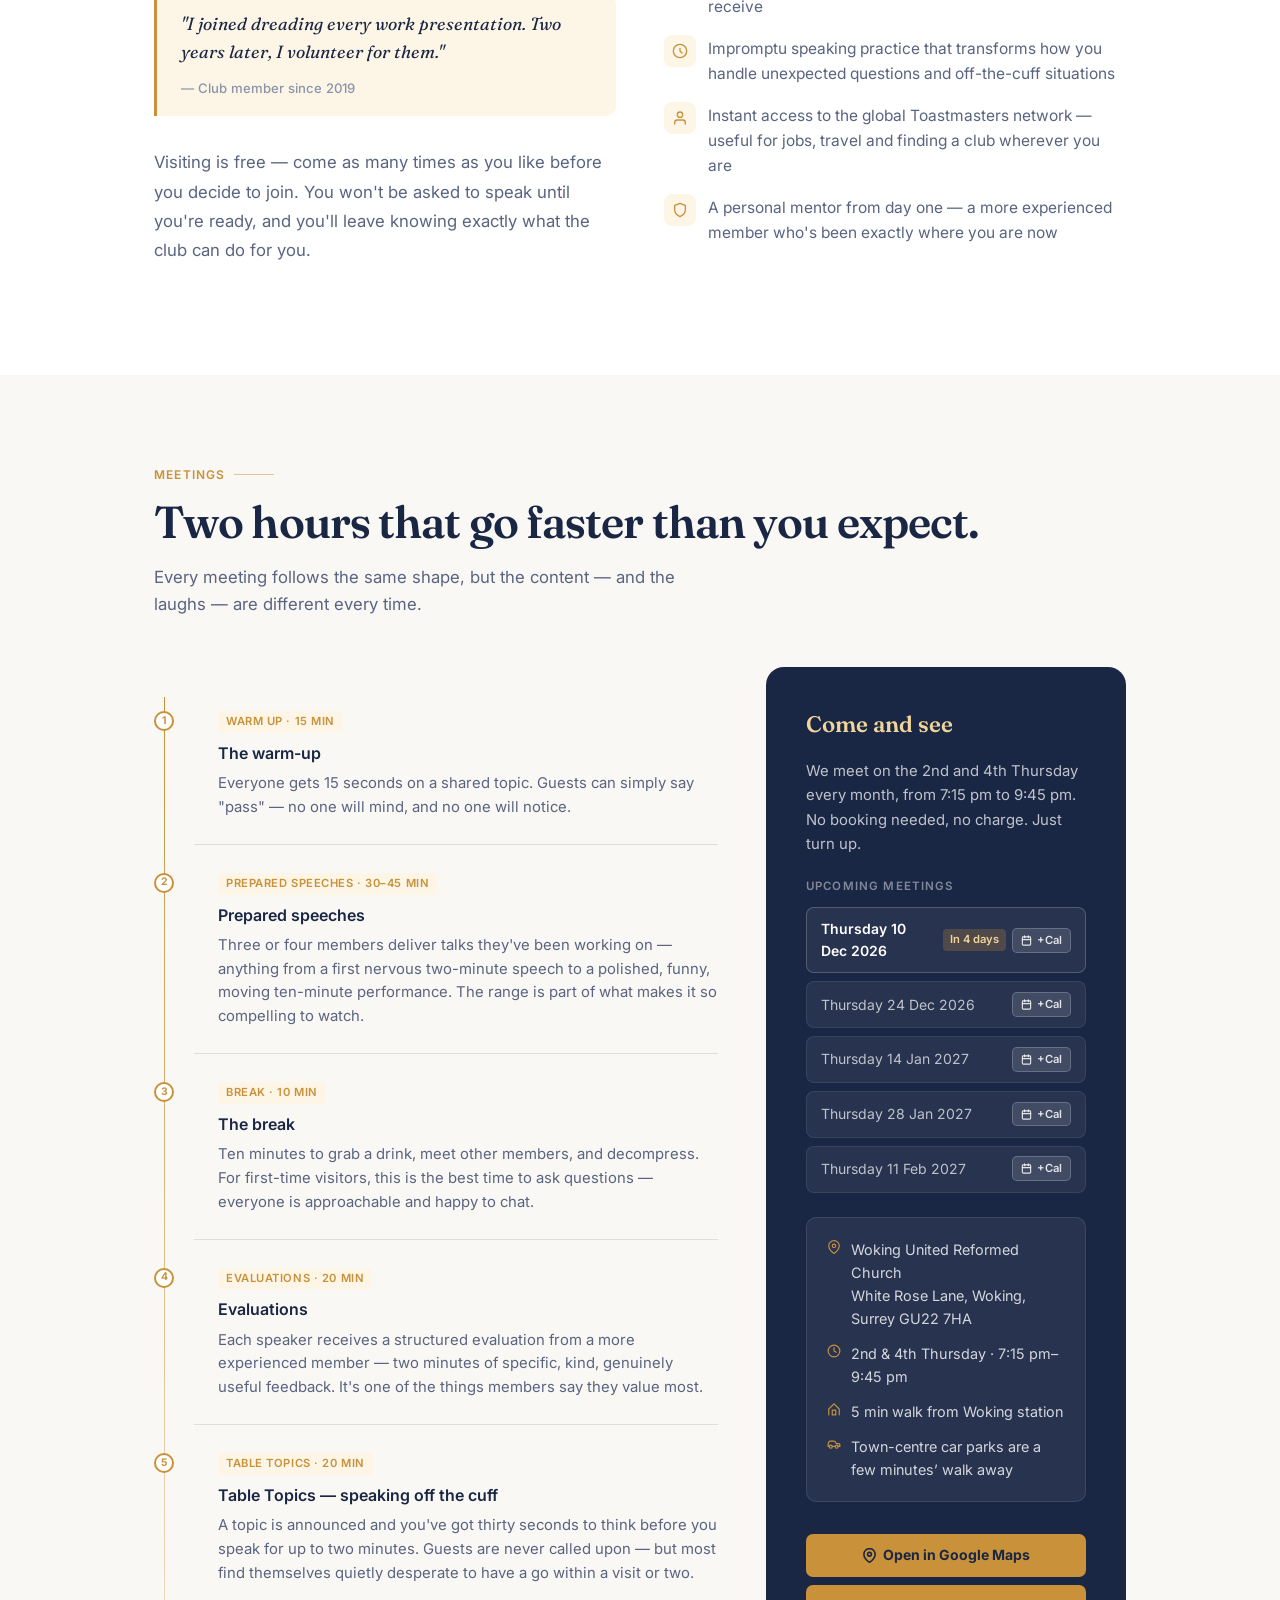
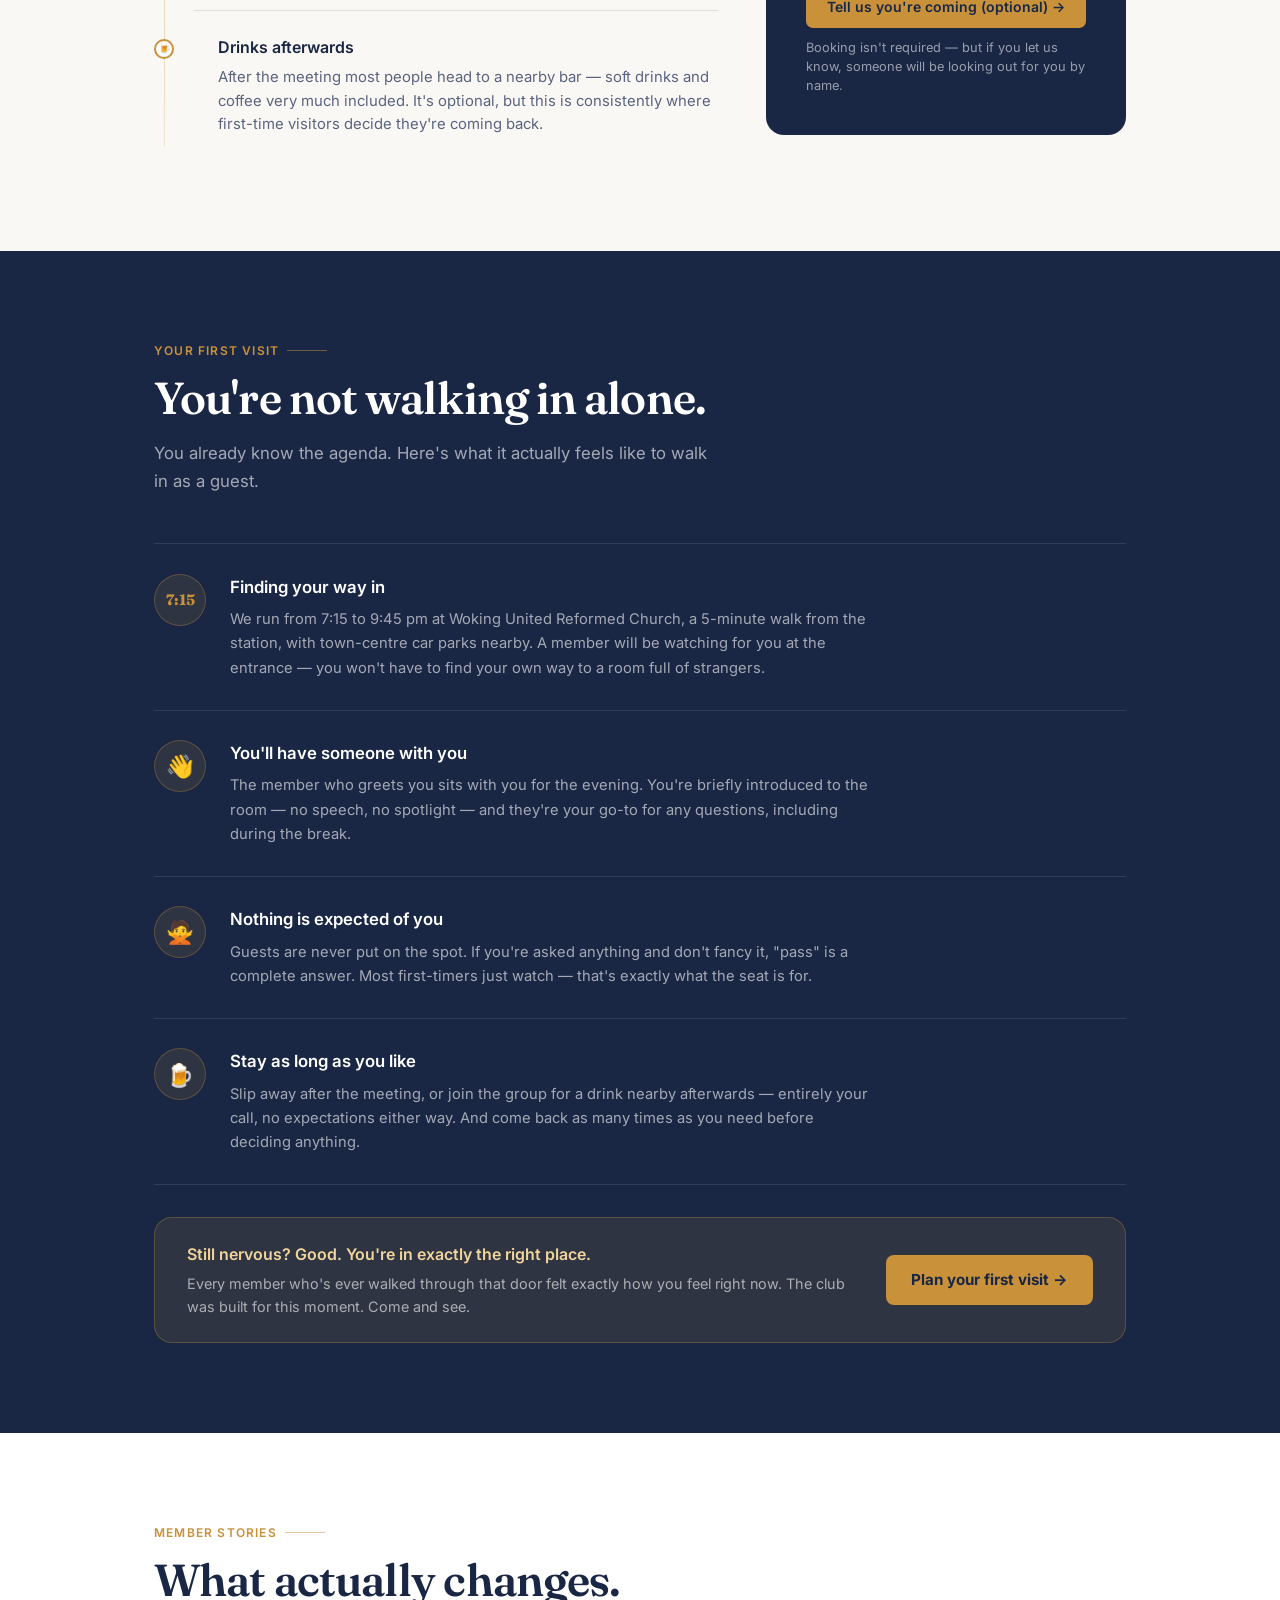
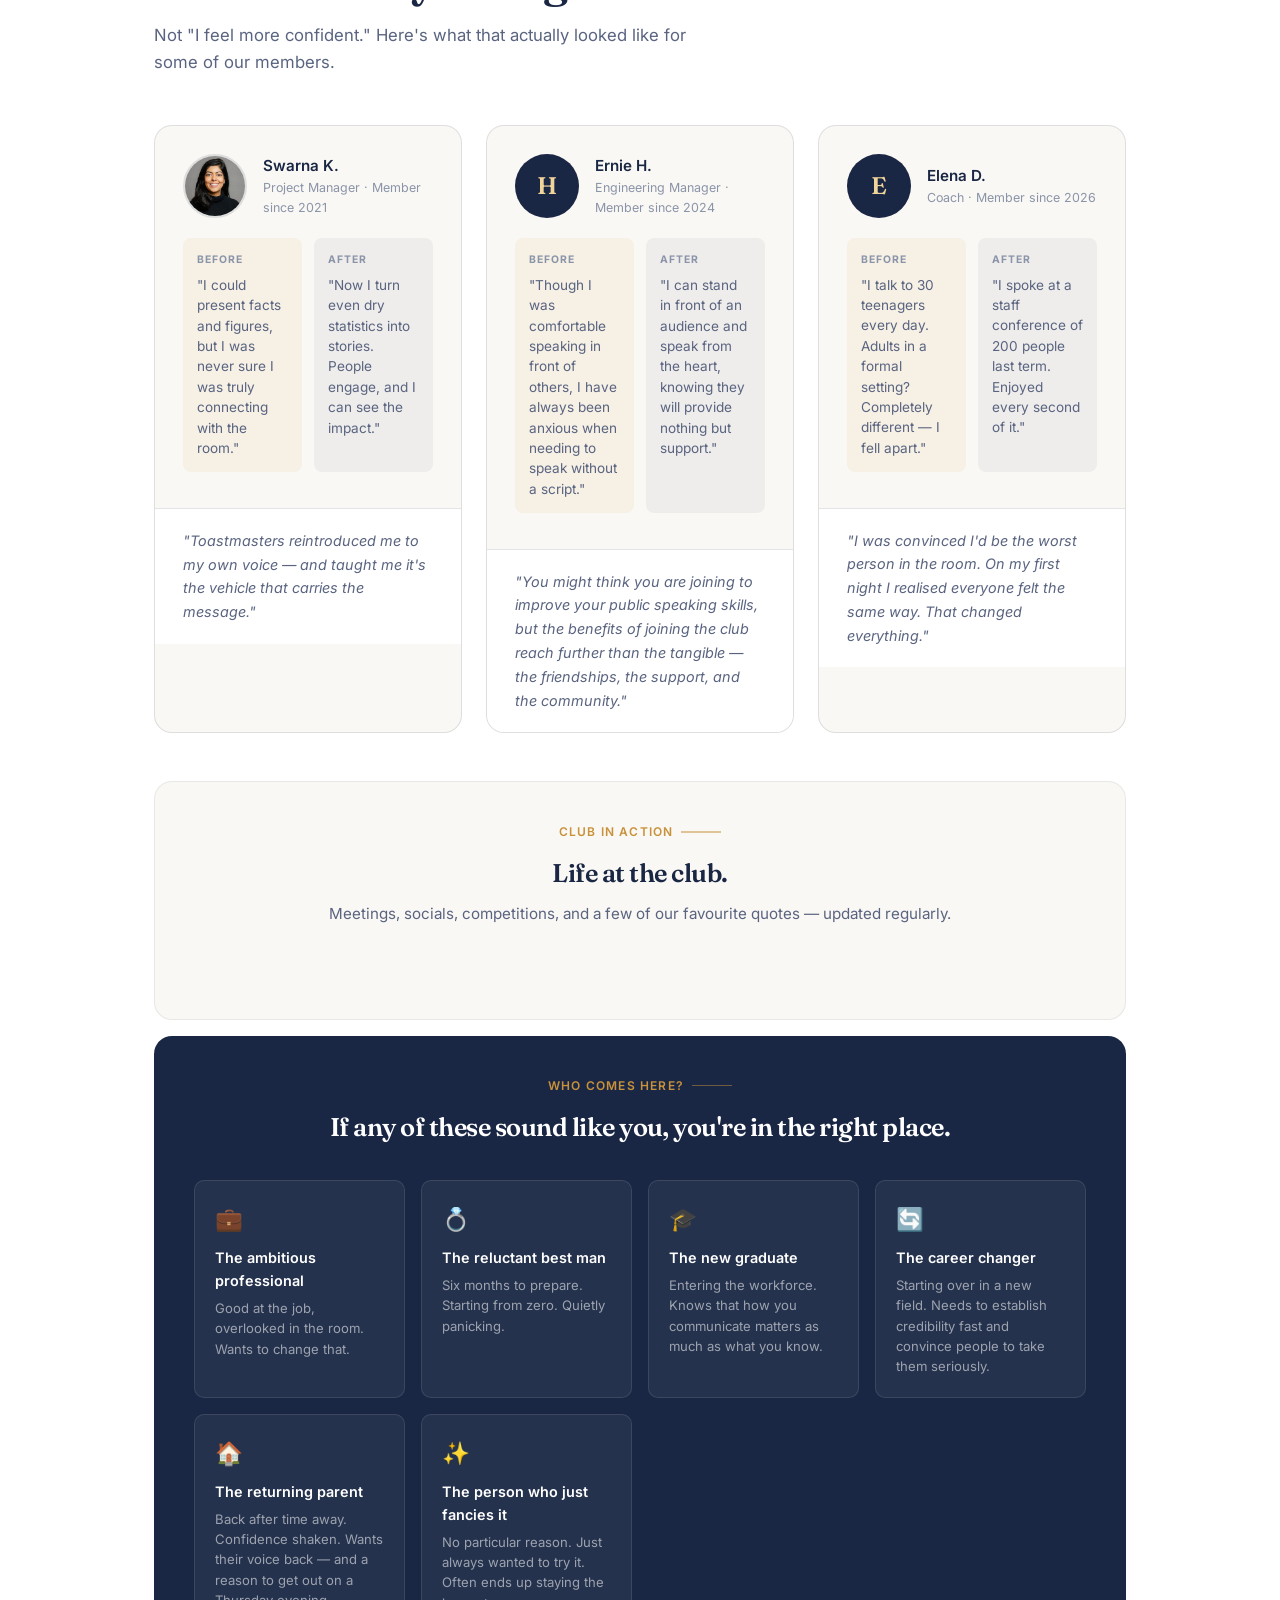
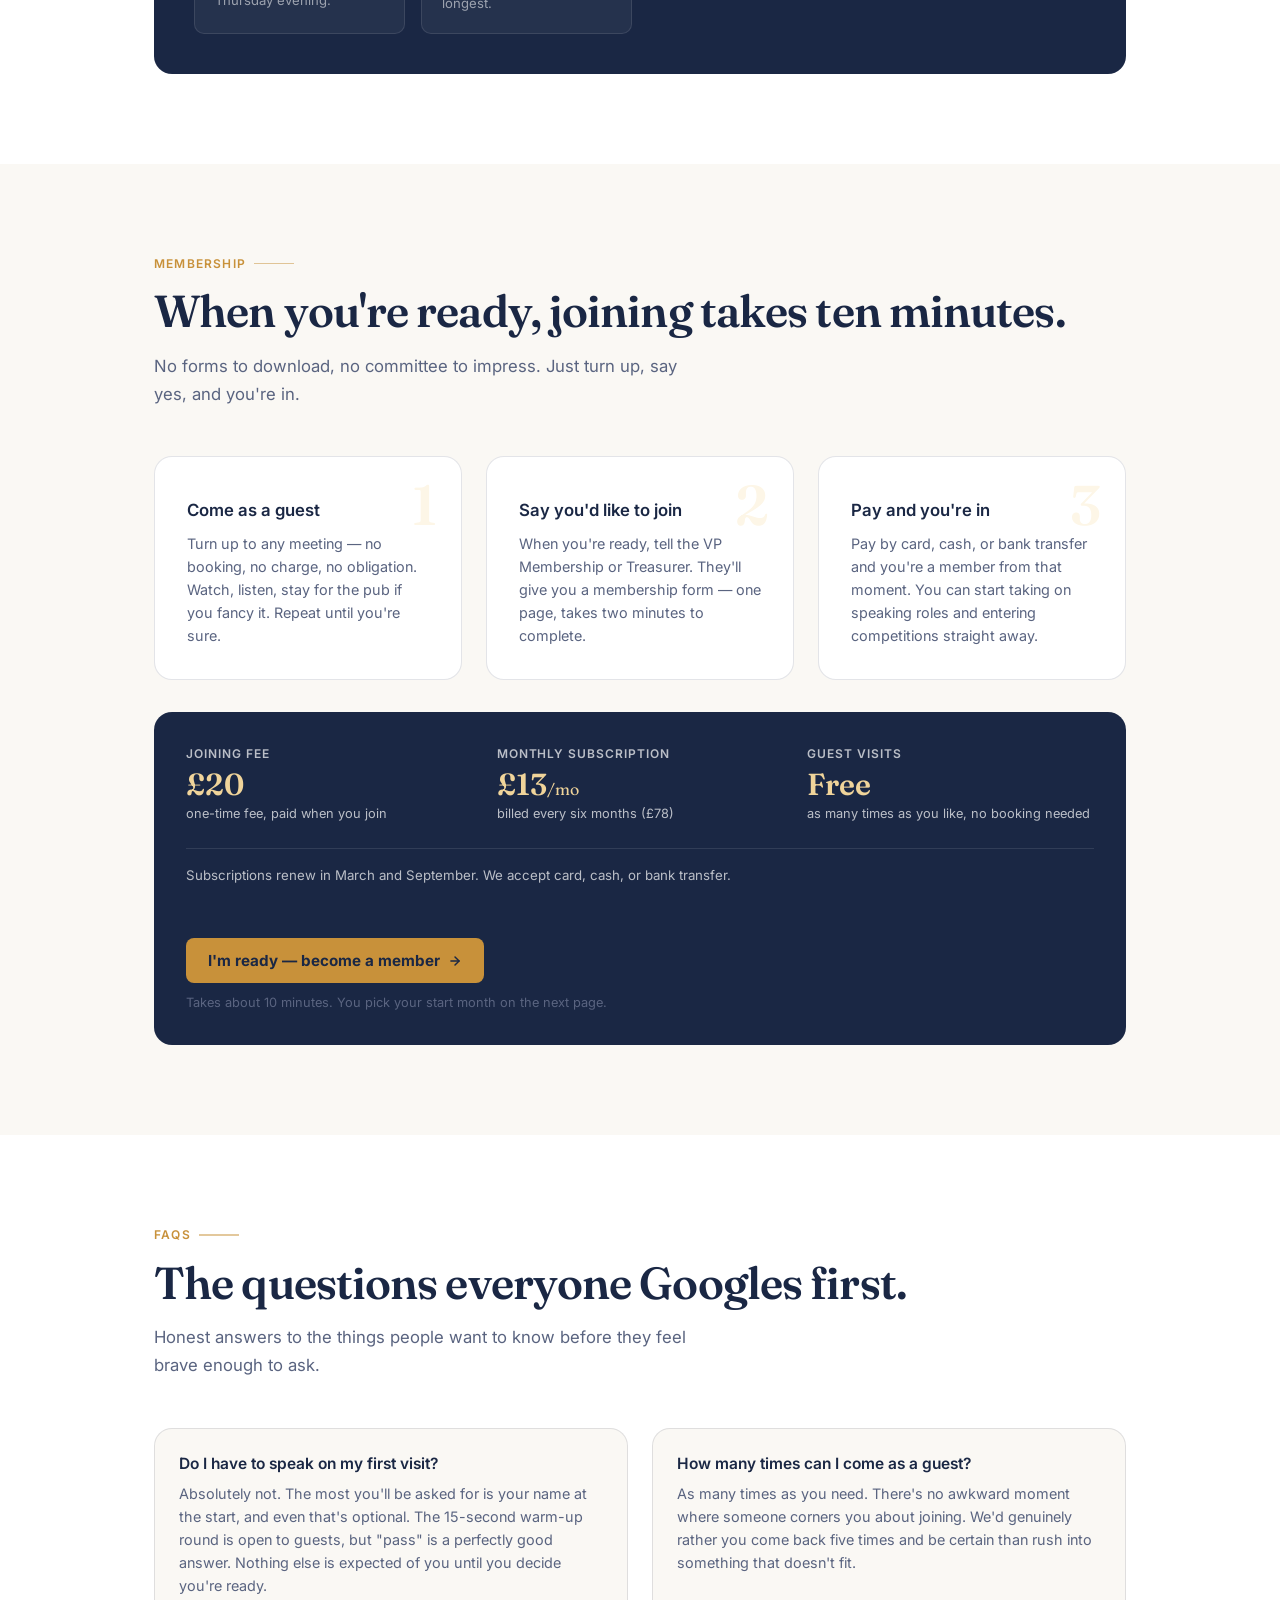
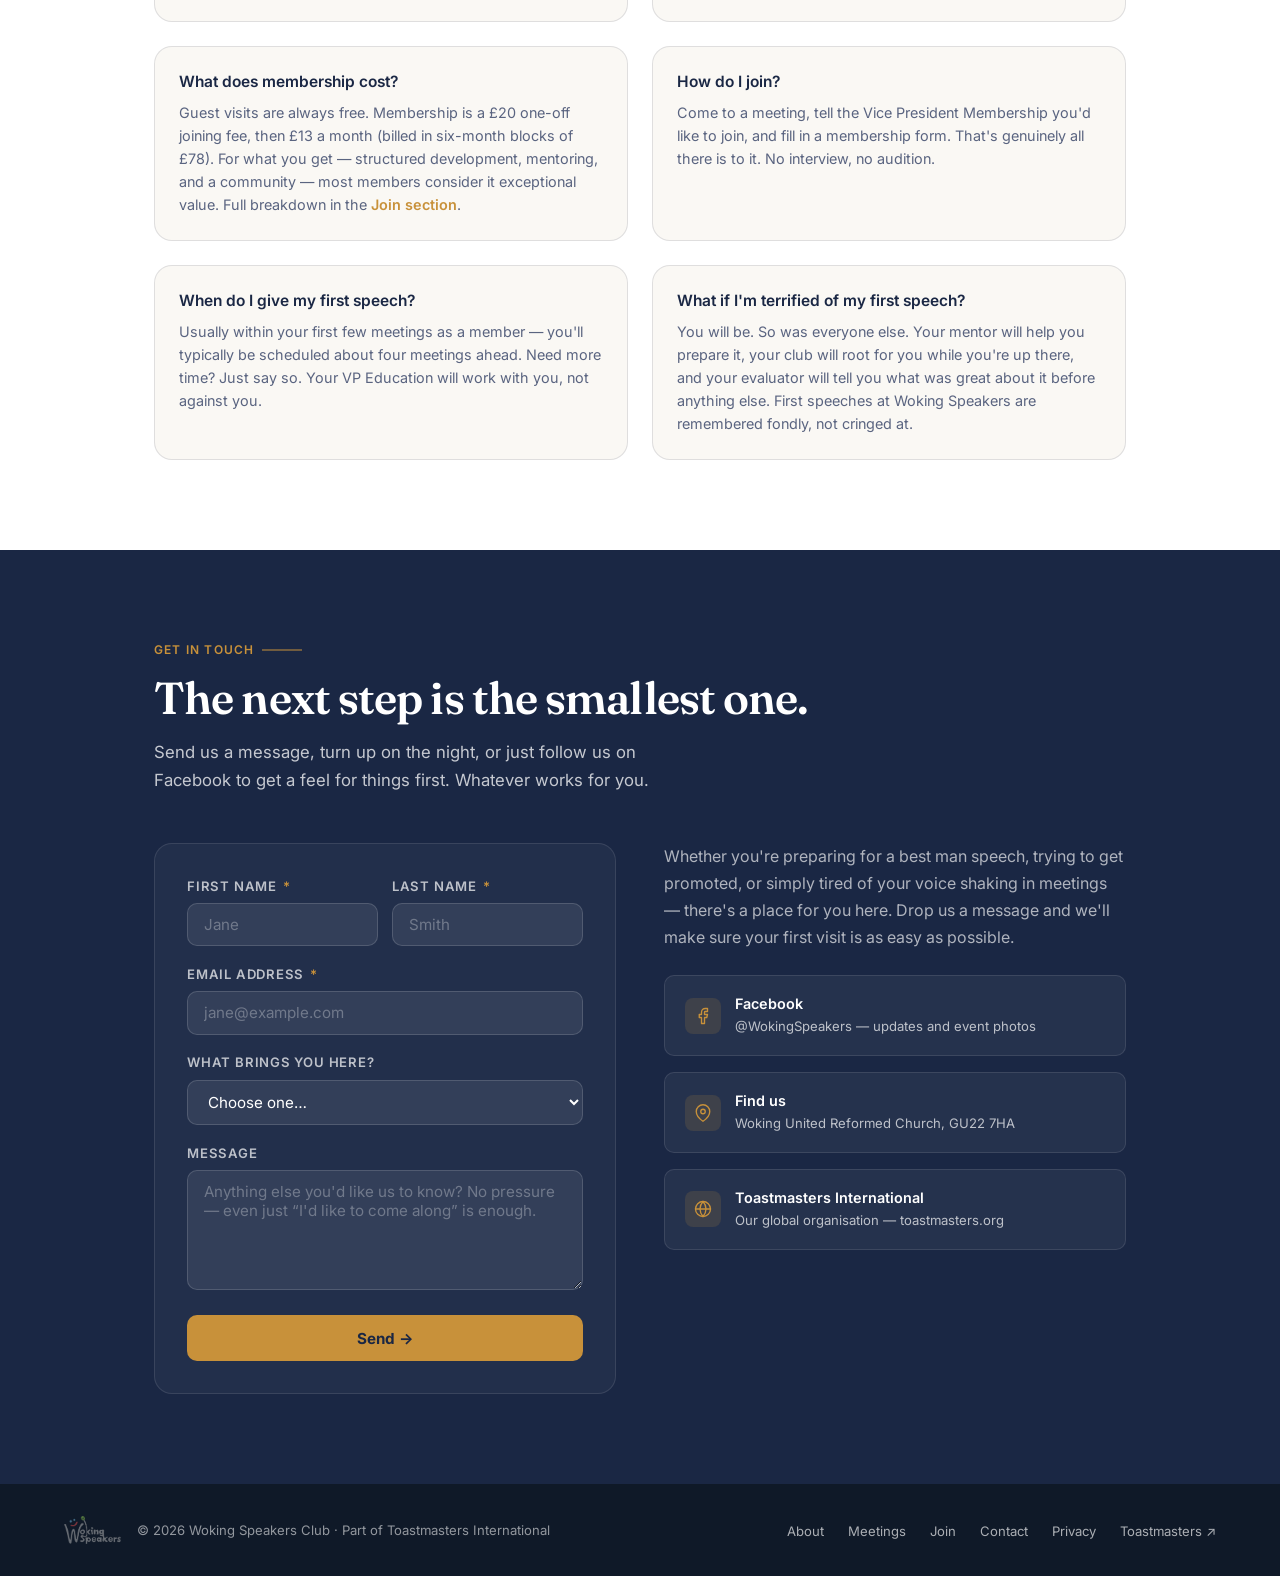
==== commit 202fd6a4: "Add end/parking info, unify visit CTAs, wire prices to config, improve mobile path Actions from the " ====
--- a/index.html
+++ b/index.html
@@ -67,7 +67,7 @@
 
     <span class="banner-countdown" id="bannerCountdown"></span>
     <span class="next-banner-dot"></span>
-    <a href="#meetings">Come along — it's free →</a>
+    <a href="#contact" data-visit-cta><span class="cta-full">Come along — it's free →</span><span class="cta-short">Visit free →</span></a>
   </div>
   <div class="banner-end">
     <button class="banner-dismiss" id="bannerDismiss" aria-label="Close banner">
@@ -107,12 +107,12 @@
       Speak up.<br>We'll help you<br><em>sound brilliant</em>.
     </h1>
     <p class="hero-sub">
-      Most people who walk through our door are terrified of public speaking. Most of them stay for years. We meet on the 2nd and 4th Thursday of the month in Woking — come along for free and see what all the fuss is about.
+      Almost everyone walks in terrified of public speaking — and almost everyone stays for years. Visit for free on the 2nd or 4th Thursday of the month in Woking and see why.
     </p>
     <div class="hero-actions">
-      <a href="#contact" class="btn-primary">
+      <a href="#contact" class="btn-primary" data-visit-cta>
         <svg width="16" height="16" viewBox="0 0 24 24" fill="none" stroke="currentColor" stroke-width="2.5" stroke-linecap="round"><path d="M5 12h14M12 5l7 7-7 7"/></svg>
-        Come to a meeting — it's free
+        Plan your first visit — it's free
       </a>
       <a href="#meetings" class="btn-ghost">See what happens</a>
     </div>
@@ -259,7 +259,7 @@
 
       <div class="meetings-aside fade-up">
         <h3>Come and see</h3>
-        <p>We meet on the 2nd and 4th Thursday every month at 7:15 pm. No booking needed, no charge. Just turn up.</p>
+        <p>We meet on the 2nd and 4th Thursday every month, from <span data-cfg="meetingTime">7:15 pm</span> to <span data-cfg="meetingEndTime">9:45 pm</span>. No booking needed, no charge. Just turn up.</p>
 
         <div style="margin: 1.25rem 0 0;">
           <div style="font-size: 0.72rem; font-weight: 600; letter-spacing: 0.1em; text-transform: uppercase; color: rgba(255,255,255,0.45); margin-bottom: 0.75rem;">Upcoming meetings</div>
@@ -268,22 +268,26 @@
         <div class="venue-info">
           <div class="venue-line">
             <svg class="venue-icon" viewBox="0 0 24 24"><path d="M21 10c0 7-9 13-9 13s-9-6-9-13a9 9 0 0 1 18 0z"/><circle cx="12" cy="10" r="3"/></svg>
-            <span>Woking United Reformed Church<br>White Rose Lane, Woking<br>Surrey GU22 7HA</span>
+            <span><span data-cfg="venueName">Woking United Reformed Church</span><br><span data-cfg="venueAddress">White Rose Lane, Woking, Surrey GU22 7HA</span></span>
           </div>
           <div class="venue-line">
             <svg class="venue-icon" viewBox="0 0 24 24"><circle cx="12" cy="12" r="10"/><polyline points="12 6 12 12 16 14"/></svg>
-            <span>2nd &amp; 4th Thursday · 7:15 pm</span>
+            <span>2nd &amp; 4th Thursday · <span data-cfg="meetingTime">7:15 pm</span>–<span data-cfg="meetingEndTime">9:45 pm</span></span>
           </div>
           <div class="venue-line">
             <svg class="venue-icon" viewBox="0 0 24 24"><polyline points="3 22 3 12 12 3 21 12 21 22"/><rect x="9" y="14" width="6" height="8"/></svg>
-            <span>5 min walk from Woking station</span>
+            <span data-cfg="venueNote">5 min walk from Woking station</span>
+          </div>
+          <div class="venue-line">
+            <svg class="venue-icon" viewBox="0 0 24 24"><path d="M14 16H9m10 0h3v-3.15a1 1 0 0 0-.84-.99L16 11l-2.7-3.6a1 1 0 0 0-.8-.4H5.24a2 2 0 0 0-1.8 1.1l-.8 1.63A6 6 0 0 0 2 12.42V16h2"/><circle cx="6.5" cy="16.5" r="2.5"/><circle cx="16.5" cy="16.5" r="2.5"/></svg>
+            <span data-cfg="parkingNote">Town-centre car parks are a few minutes’ walk away</span>
           </div>
         </div>
         <a href="https://maps.google.com/maps?q=Woking+United+Reformed+Church,White+Rose+Lane,Woking,GU22+7HA" target="_blank" rel="noopener" class="btn-venue">
           <svg width="15" height="15" viewBox="0 0 24 24" fill="none" stroke="currentColor" stroke-width="2.5" stroke-linecap="round"><path d="M21 10c0 7-9 13-9 13s-9-6-9-13a9 9 0 0 1 18 0z"/><circle cx="12" cy="10" r="3"/></svg>
           Open in Google Maps
         </a>
-        <a href="#contact" class="btn-venue" style="background:var(--gold);color:var(--navy);font-weight:600;margin-top:0.5rem;">
+        <a href="#contact" class="btn-venue" style="background:var(--gold);color:var(--navy);font-weight:600;margin-top:0.5rem;" data-visit-cta>
           Tell us you're coming (optional) →
         </a>
         <p style="font-size:0.8rem; color:rgba(255,255,255,0.55); margin:0.6rem 0 0; line-height:1.5;">Booking isn't required — but if you let us know, someone will be looking out for you by name.</p>
@@ -305,7 +309,7 @@
         <div class="guest-row-icon guest-row-icon--time">7:15</div>
         <div class="guest-row-text">
           <h3>Finding your way in</h3>
-          <p>Doors open at 7:15 pm at Woking United Reformed Church, a 5-minute walk from the station. A member will be watching for you at the entrance — you won't have to find your own way to a room full of strangers.</p>
+          <p>We run from 7:15 to 9:45 pm at Woking United Reformed Church, a 5-minute walk from the station, with town-centre car parks nearby. A member will be watching for you at the entrance — you won't have to find your own way to a room full of strangers.</p>
         </div>
       </div>
 
@@ -340,7 +344,7 @@
         <p style="font-size: 1rem; font-weight: 600; color: var(--gold-light); margin-bottom: 0.25rem;">Still nervous? Good. You're in exactly the right place.</p>
         <p style="font-size: 0.9rem; color: rgba(255,255,255,0.6); line-height: 1.6;">Every member who's ever walked through that door felt exactly how you feel right now. The club was built for this moment. Come and see.</p>
       </div>
-      <a href="#contact" class="btn-primary" style="flex-shrink: 0;">Get in touch →</a>
+      <a href="#contact" class="btn-primary" style="flex-shrink: 0;" data-visit-cta>Plan your first visit →</a>
     </div>
   </div>
 </section>
@@ -563,13 +567,13 @@
     <div class="price-box fade-up">
       <div class="price-item">
         <div class="price-item-label">Joining fee</div>
-        <div class="price-item-value">£20</div>
+        <div class="price-item-value" data-cfg="joiningFee">£20</div>
         <div class="price-item-sub">one-time fee, paid when you join</div>
       </div>
       <div class="price-item">
         <div class="price-item-label">Monthly subscription</div>
-        <div class="price-item-value">£13<span style="font-size:1rem; font-weight:400;">/mo</span></div>
-        <div class="price-item-sub">billed every six months (£78)</div>
+        <div class="price-item-value"><span data-cfg="monthlyFee">£13</span><span style="font-size:1rem; font-weight:400;">/mo</span></div>
+        <div class="price-item-sub">billed every six months (<span data-cfg="sixMonthFee">£78</span>)</div>
       </div>
       <div class="price-item">
         <div class="price-item-label">Guest visits</div>
@@ -606,7 +610,7 @@
       </div>
       <div class="faq-item fade-up">
         <p class="faq-q">What does membership cost?</p>
-        <p class="faq-a">Guest visits are always free. Membership is a £20 one-off joining fee, then £13 a month (billed in six-month blocks of £78). For what you get — structured development, mentoring, and a community — most members consider it exceptional value. Full breakdown in the <a href="#join">Join section</a>.</p>
+        <p class="faq-a">Guest visits are always free. Membership is a <span data-cfg="joiningFee">£20</span> one-off joining fee, then <span data-cfg="monthlyFee">£13</span> a month (billed in six-month blocks of <span data-cfg="sixMonthFee">£78</span>). For what you get — structured development, mentoring, and a community — most members consider it exceptional value. Full breakdown in the <a href="#join">Join section</a>.</p>
       </div>
       <div class="faq-item fade-up">
         <p class="faq-q">How do I join?</p>
@@ -738,6 +742,14 @@
   //    date picker, and the calendar (.ics / Google Calendar) links.
   // ═══════════════════════════════════════════════════════════════
   const CFG = window.WSC_CONFIG;
+
+  // Populate any element marked <span data-cfg="key"> with the matching
+  // value from wsc-config.js, so prices, venue and times only ever need
+  // editing in one place. The HTML keeps a sensible fallback for no-JS.
+  document.querySelectorAll('[data-cfg]').forEach(el => {
+    const val = CFG[el.getAttribute('data-cfg')];
+    if (val != null && val !== '') el.textContent = val;
+  });
 
   const DAYS_LONG    = ['Sunday','Monday','Tuesday','Wednesday','Thursday','Friday','Saturday'];
   const MONTHS_SHORT = ['Jan','Feb','Mar','Apr','May','Jun','Jul','Aug','Sep','Oct','Nov','Dec'];
@@ -964,10 +976,20 @@
   const dateGroupEl  = document.getElementById('meeting-date-group');
   const dateSelectEl = document.getElementById('preferred-date');
 
-  subjectEl.addEventListener('change', () => {
+  function syncGuestDatePicker() {
     const isGuest = subjectEl.value === 'Attend a meeting as a guest';
     dateGroupEl.style.display = isGuest ? '' : 'none';
     dateSelectEl.disabled = !isGuest;
+  }
+  subjectEl.addEventListener('change', syncGuestDatePicker);
+
+  // Arriving at the contact form via a "visit" CTA pre-selects the guest
+  // option so the meeting-date picker is already showing when they land.
+  document.querySelectorAll('[data-visit-cta]').forEach(cta => {
+    cta.addEventListener('click', () => {
+      subjectEl.value = 'Attend a meeting as a guest';
+      syncGuestDatePicker();
+    });
   });
 
   getMeetingDates(3).forEach(d => {
--- a/styles.css
+++ b/styles.css
@@ -130,6 +130,7 @@
     font-weight: 700;
     white-space: nowrap;
   }
+  .next-banner a .cta-short { display: none; }
   .next-banner-dot {
     width: 6px; height: 6px;
     border-radius: 50%;
@@ -140,8 +141,10 @@
   }
   @media (max-width: 500px) {
     .next-banner-dot { display: none; }
-    .next-banner a { display: none; }
     .banner-content { gap: 5px; }
+    /* Keep the CTA on mobile, but swap to a shorter label so it fits */
+    .next-banner a .cta-full { display: none; }
+    .next-banner a .cta-short { display: inline; }
   }
   .banner-countdown {
     background: rgba(0,0,0,0.12);
@@ -1227,6 +1230,96 @@
   .persona-icon { font-size: 1.4rem; margin-bottom: 0.6rem; }
   .persona-title { font-weight: 600; font-size: 0.9rem; color: var(--warm-white); margin-bottom: 0.35rem; }
   .persona-desc { font-size: 0.82rem; color: rgba(255,255,255,0.55); line-height: 1.55; margin: 0; }
+
+  /* ─── CLUB GALLERY ("Club in action") ───────────────── */
+  .gallery-panel {
+    background: var(--cream);
+    border: 1px solid rgba(26,39,68,0.08);
+    border-radius: var(--radius-lg);
+    padding: 2.5rem;
+    margin-top: 1rem;
+    text-align: center;
+  }
+  .gallery-panel-title {
+    font-family: 'Fraunces', serif;
+    font-size: 1.6rem;
+    font-weight: 600;
+    color: var(--navy);
+    letter-spacing: -0.02em;
+    margin-top: 0.5rem;
+  }
+  .gallery-panel-sub {
+    color: var(--text-muted);
+    font-size: 0.95rem;
+    margin: 0.5rem 0 2rem;
+  }
+
+  /* Carousel shell: track scrolls horizontally, arrows sit on top of it */
+  .gallery-carousel { position: relative; }
+  .gallery-track {
+    display: flex;
+    gap: 1rem;
+    overflow-x: auto;
+    scroll-snap-type: x mandatory;
+    scroll-behavior: smooth;
+    padding: 0.25rem 0.25rem 1rem;
+    margin: 0 -0.25rem;
+    /* Hide the scrollbar — the arrow buttons and touch/trackpad swipe drive scrolling */
+    scrollbar-width: none;
+  }
+  .gallery-track::-webkit-scrollbar { display: none; }
+  .gallery-item {
+    position: relative;
+    flex: 0 0 auto;
+    width: 260px;
+    aspect-ratio: 4 / 3;
+    border-radius: var(--radius);
+    overflow: hidden;
+    box-shadow: 0 8px 20px -10px rgba(26,39,68,0.25);
+    scroll-snap-align: start;
+  }
+  .gallery-item img {
+    width: 100%;
+    height: 100%;
+    object-fit: cover;
+    display: block;
+  }
+  .gallery-date {
+    position: absolute;
+    left: 0.6rem;
+    bottom: 0.6rem;
+    background: rgba(26,39,68,0.72);
+    color: var(--warm-white);
+    font-size: 0.7rem;
+    font-weight: 600;
+    letter-spacing: 0.02em;
+    padding: 0.25rem 0.55rem;
+    border-radius: 999px;
+  }
+  .gallery-nav-btn {
+    position: absolute;
+    top: 50%;
+    transform: translateY(-50%);
+    width: 40px;
+    height: 40px;
+    border-radius: 50%;
+    background: var(--warm-white);
+    border: 1px solid rgba(26,39,68,0.12);
+    box-shadow: 0 6px 16px -6px rgba(26,39,68,0.3);
+    display: flex;
+    align-items: center;
+    justify-content: center;
+    cursor: pointer;
+    color: var(--navy);
+    z-index: 2;
+  }
+  .gallery-nav-btn:hover { background: var(--gold-pale); }
+  .gallery-nav-btn.is-hidden { display: none; } /* nothing to scroll to in that direction */
+  .gallery-nav-btn.prev { left: -18px; }
+  .gallery-nav-btn.next { right: -18px; }
+  @media (max-width: 700px) {
+    .gallery-nav-btn { display: none; } /* touch/trackpad swipe covers mobile */
+  }
 
   /* ─── MEMBER PHOTOS (testimonials) ──────────────────────────*/
   .member-avatar {
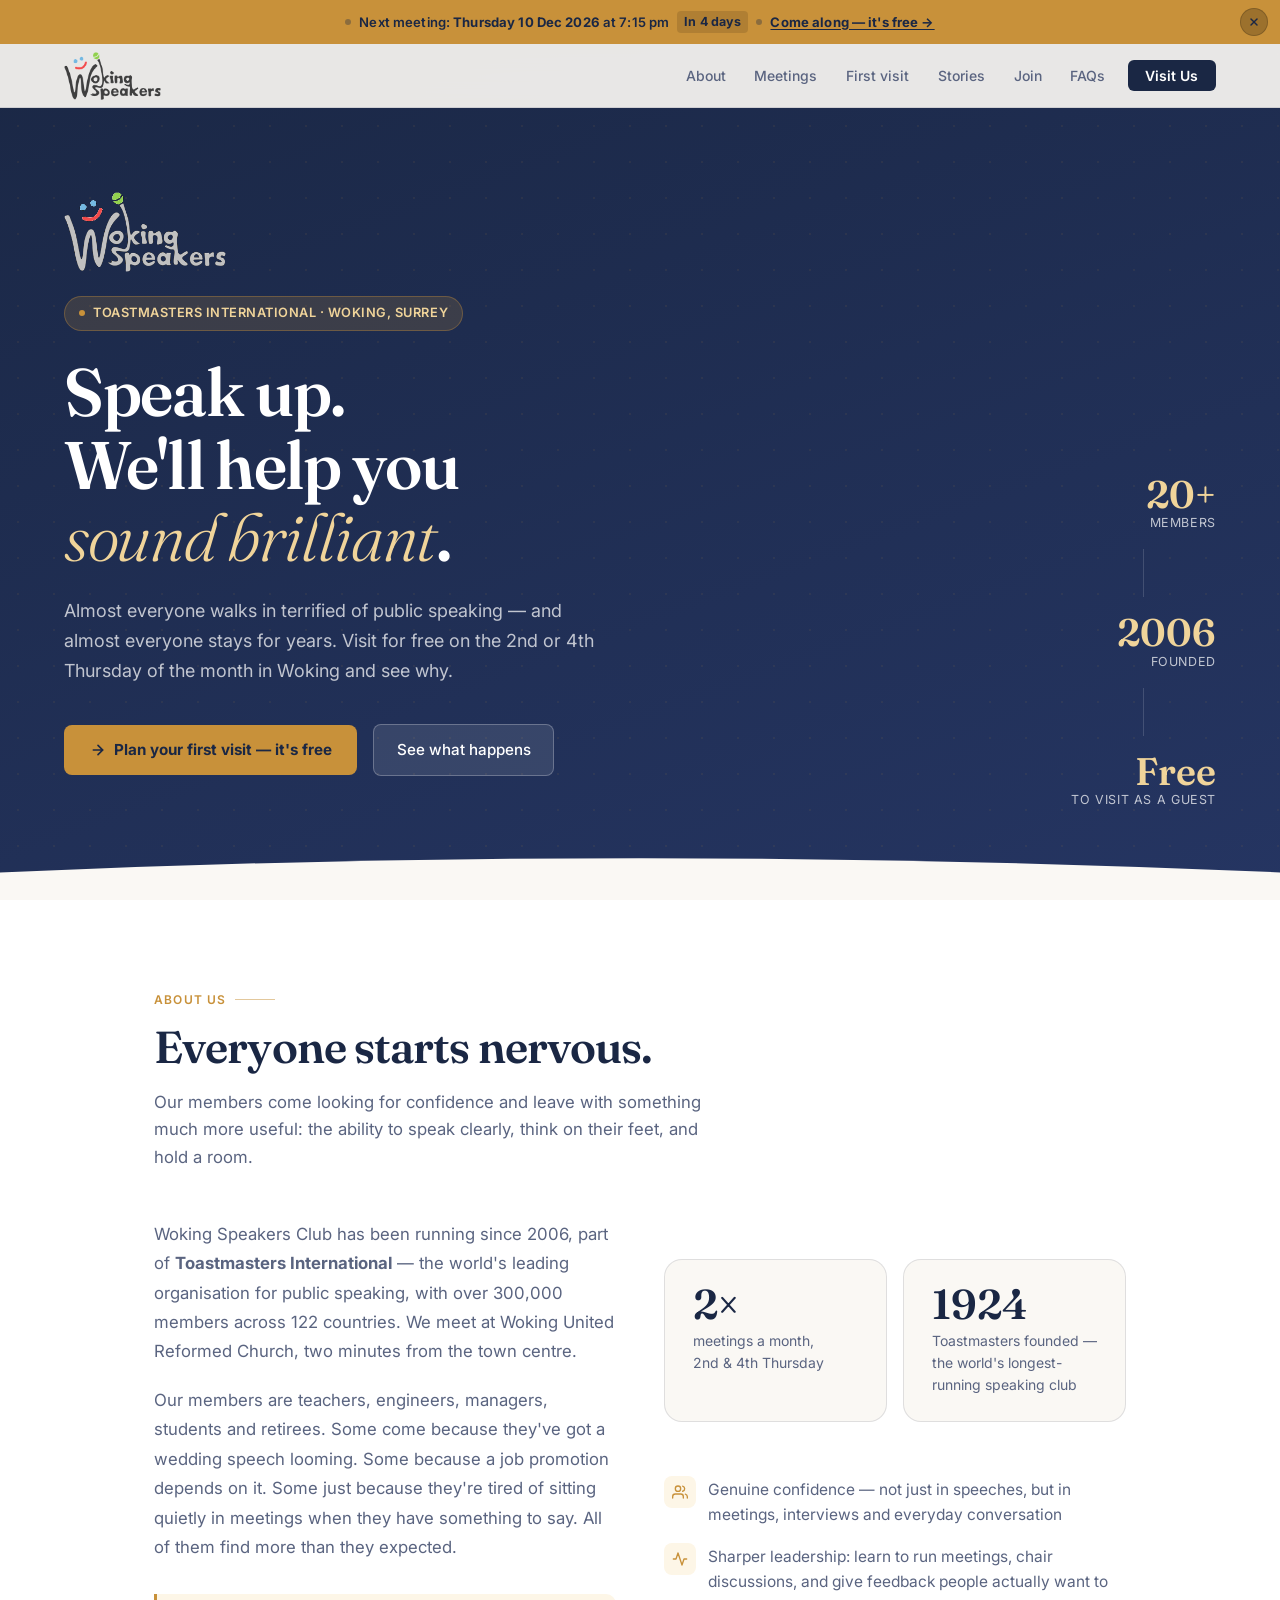
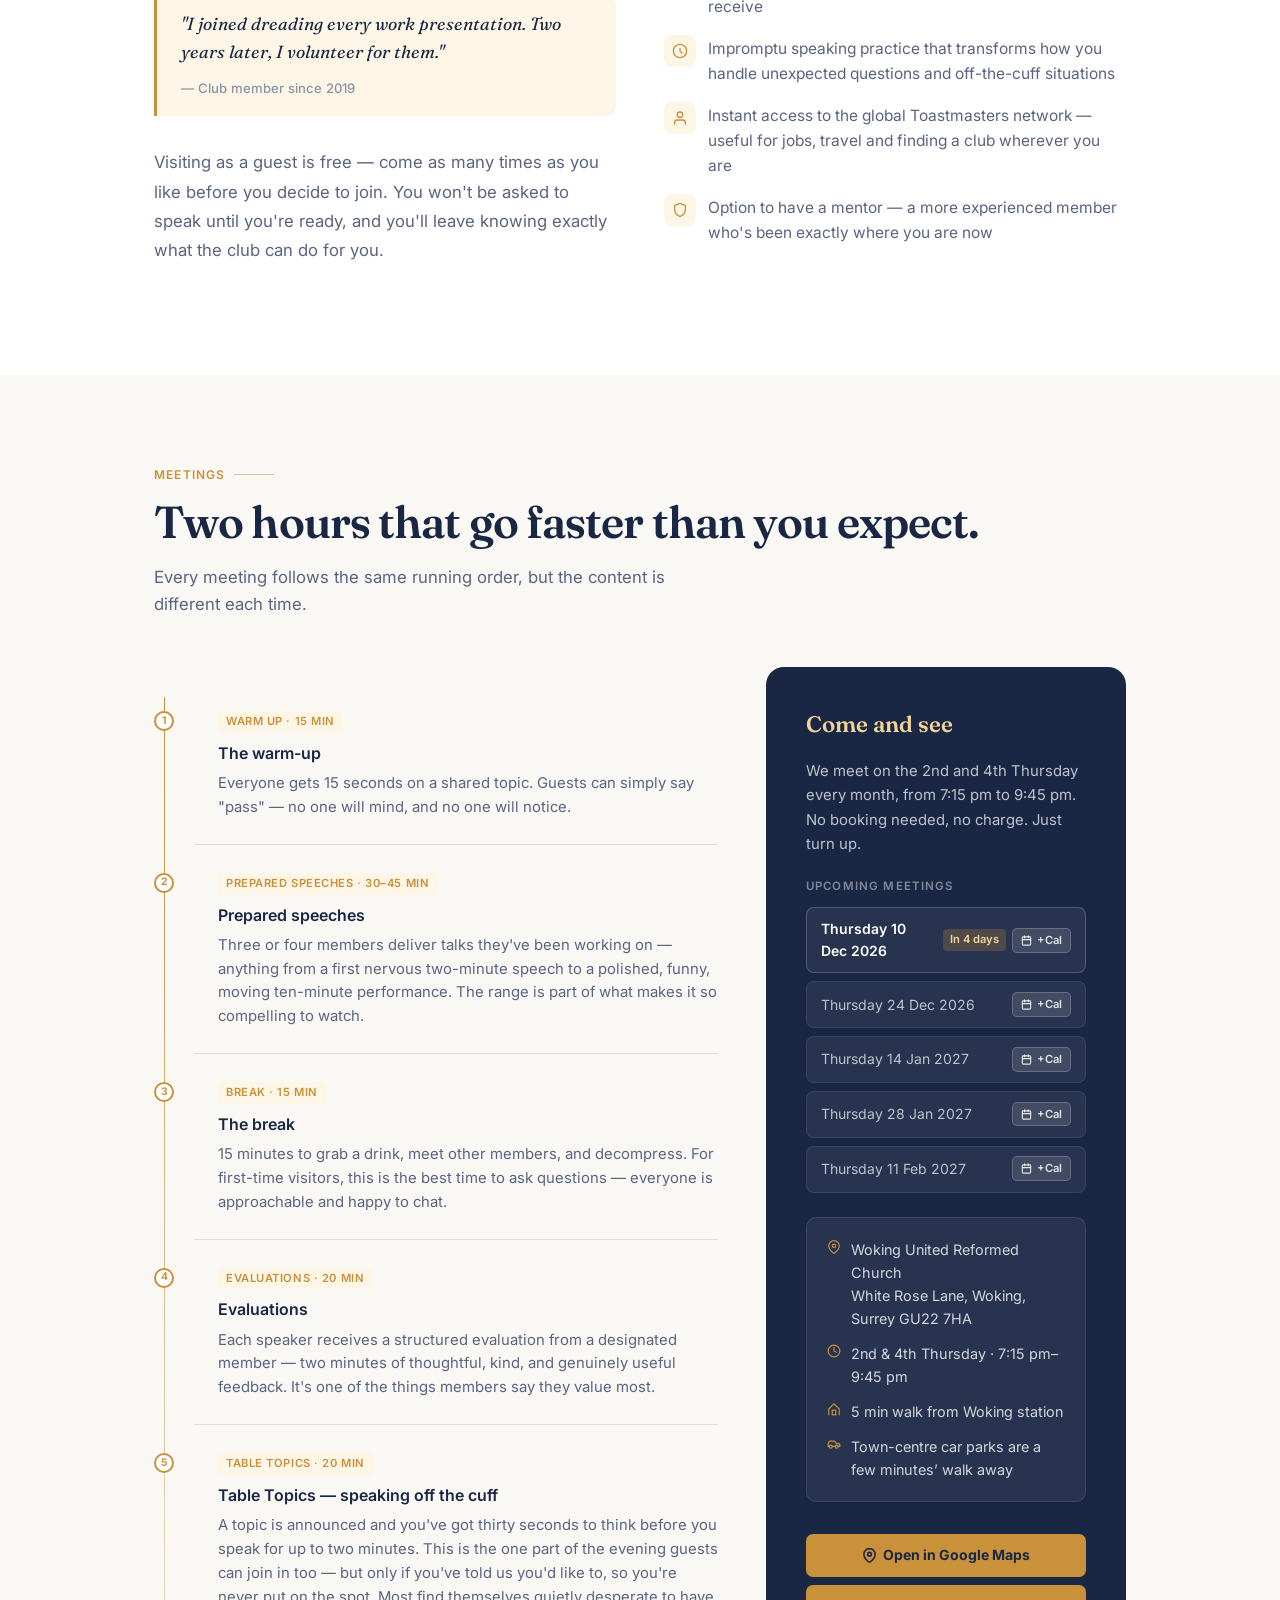
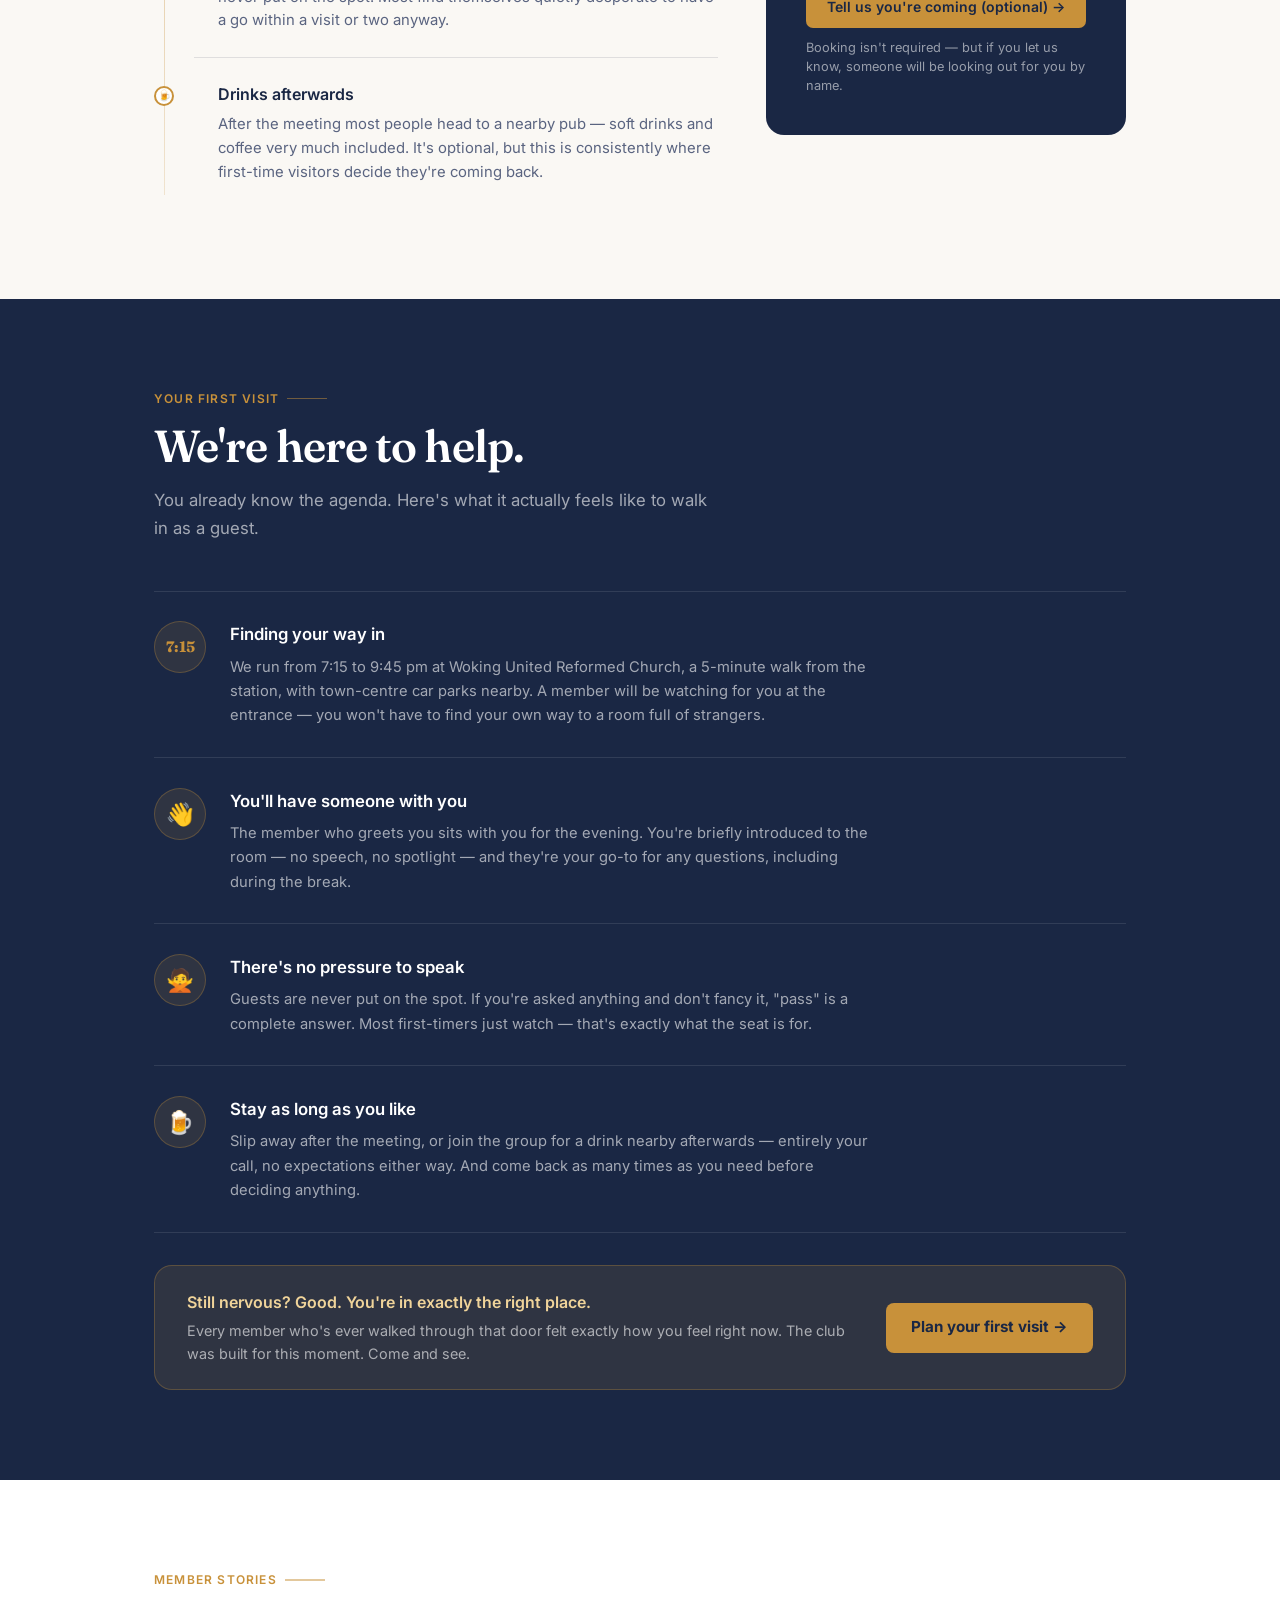
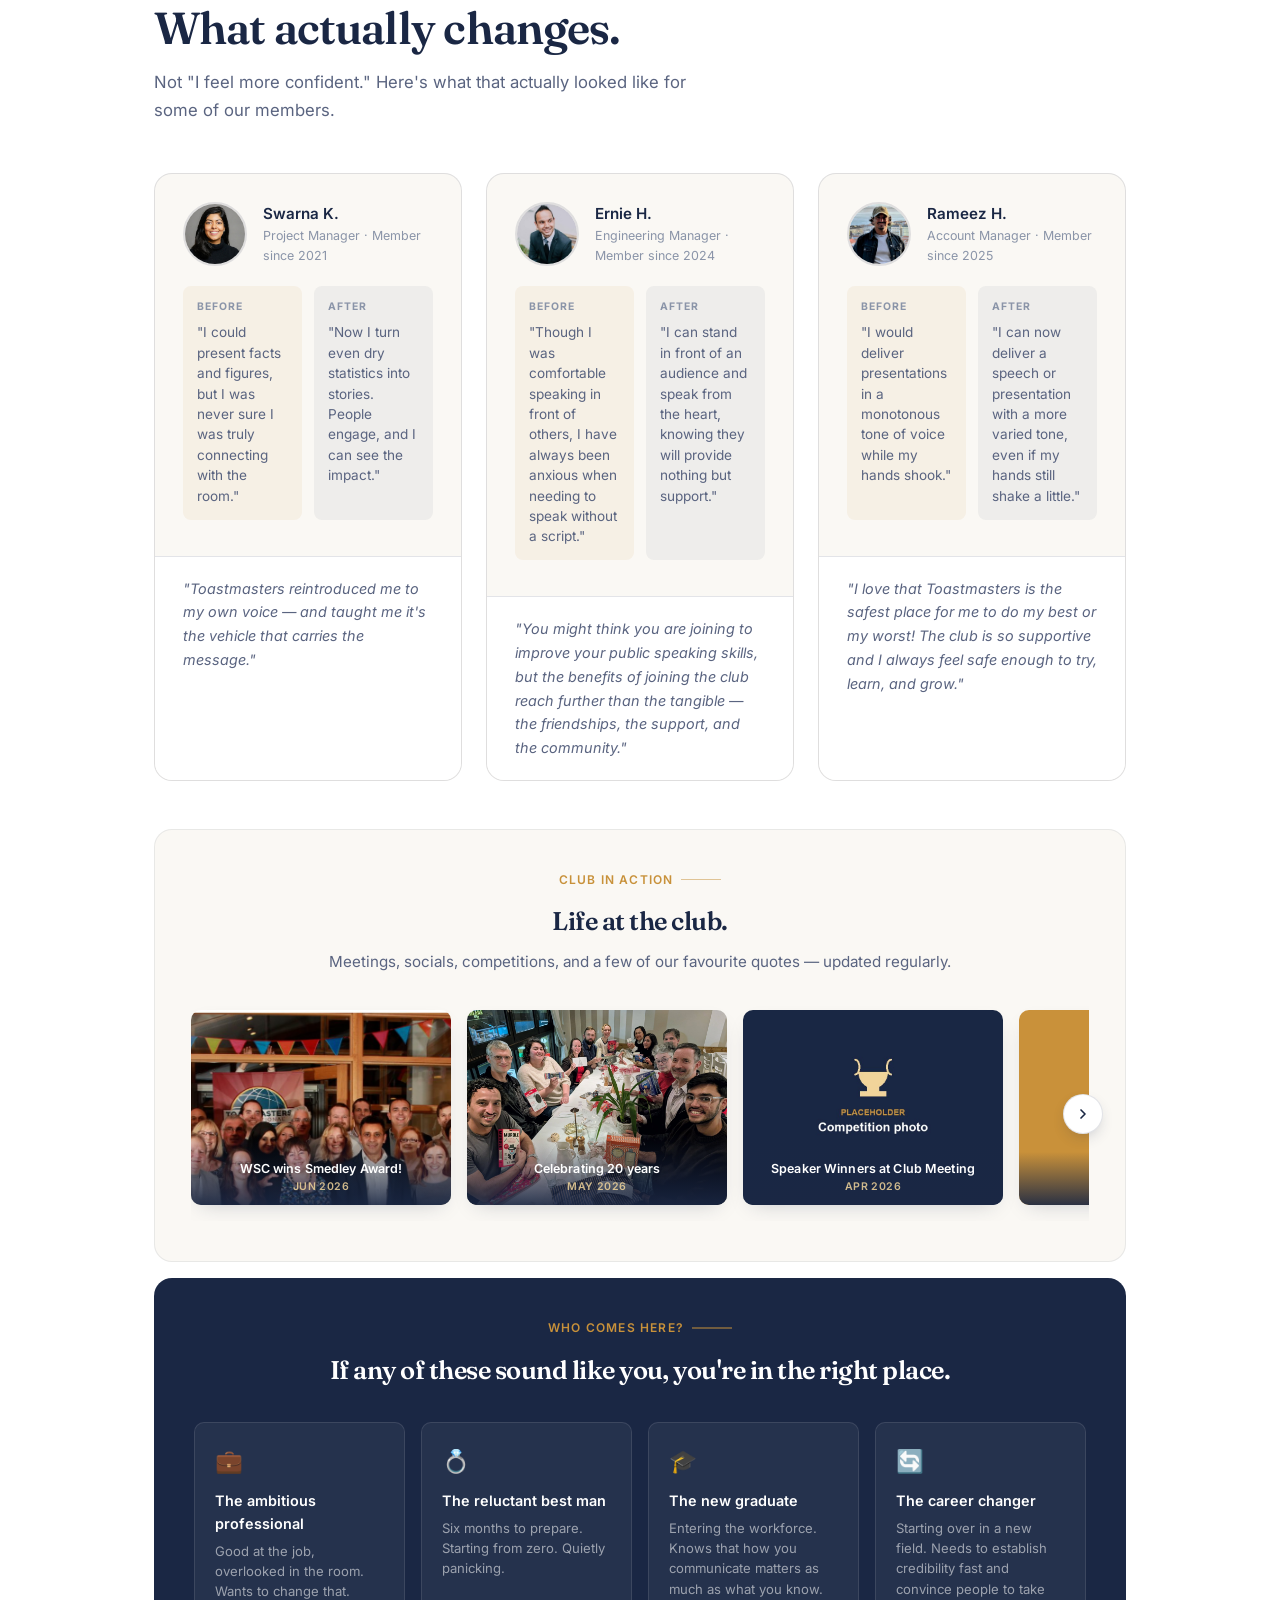
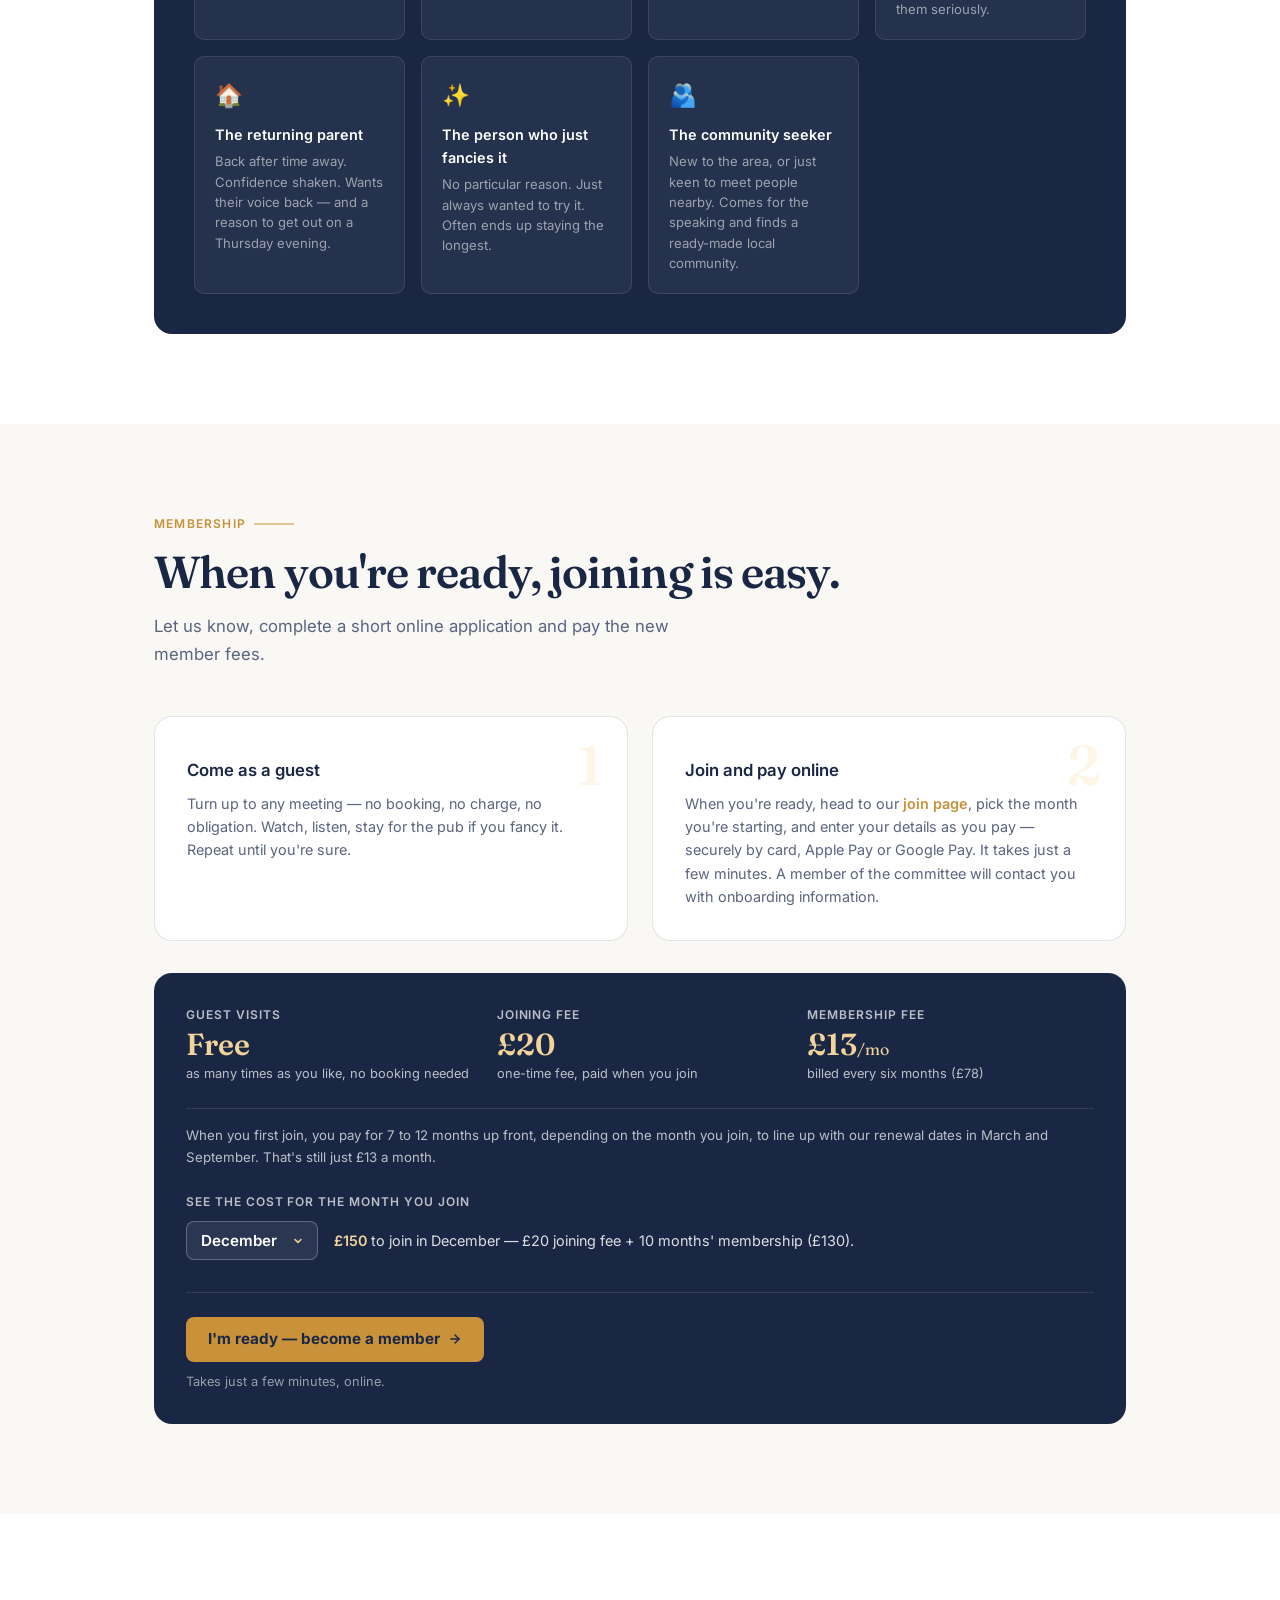
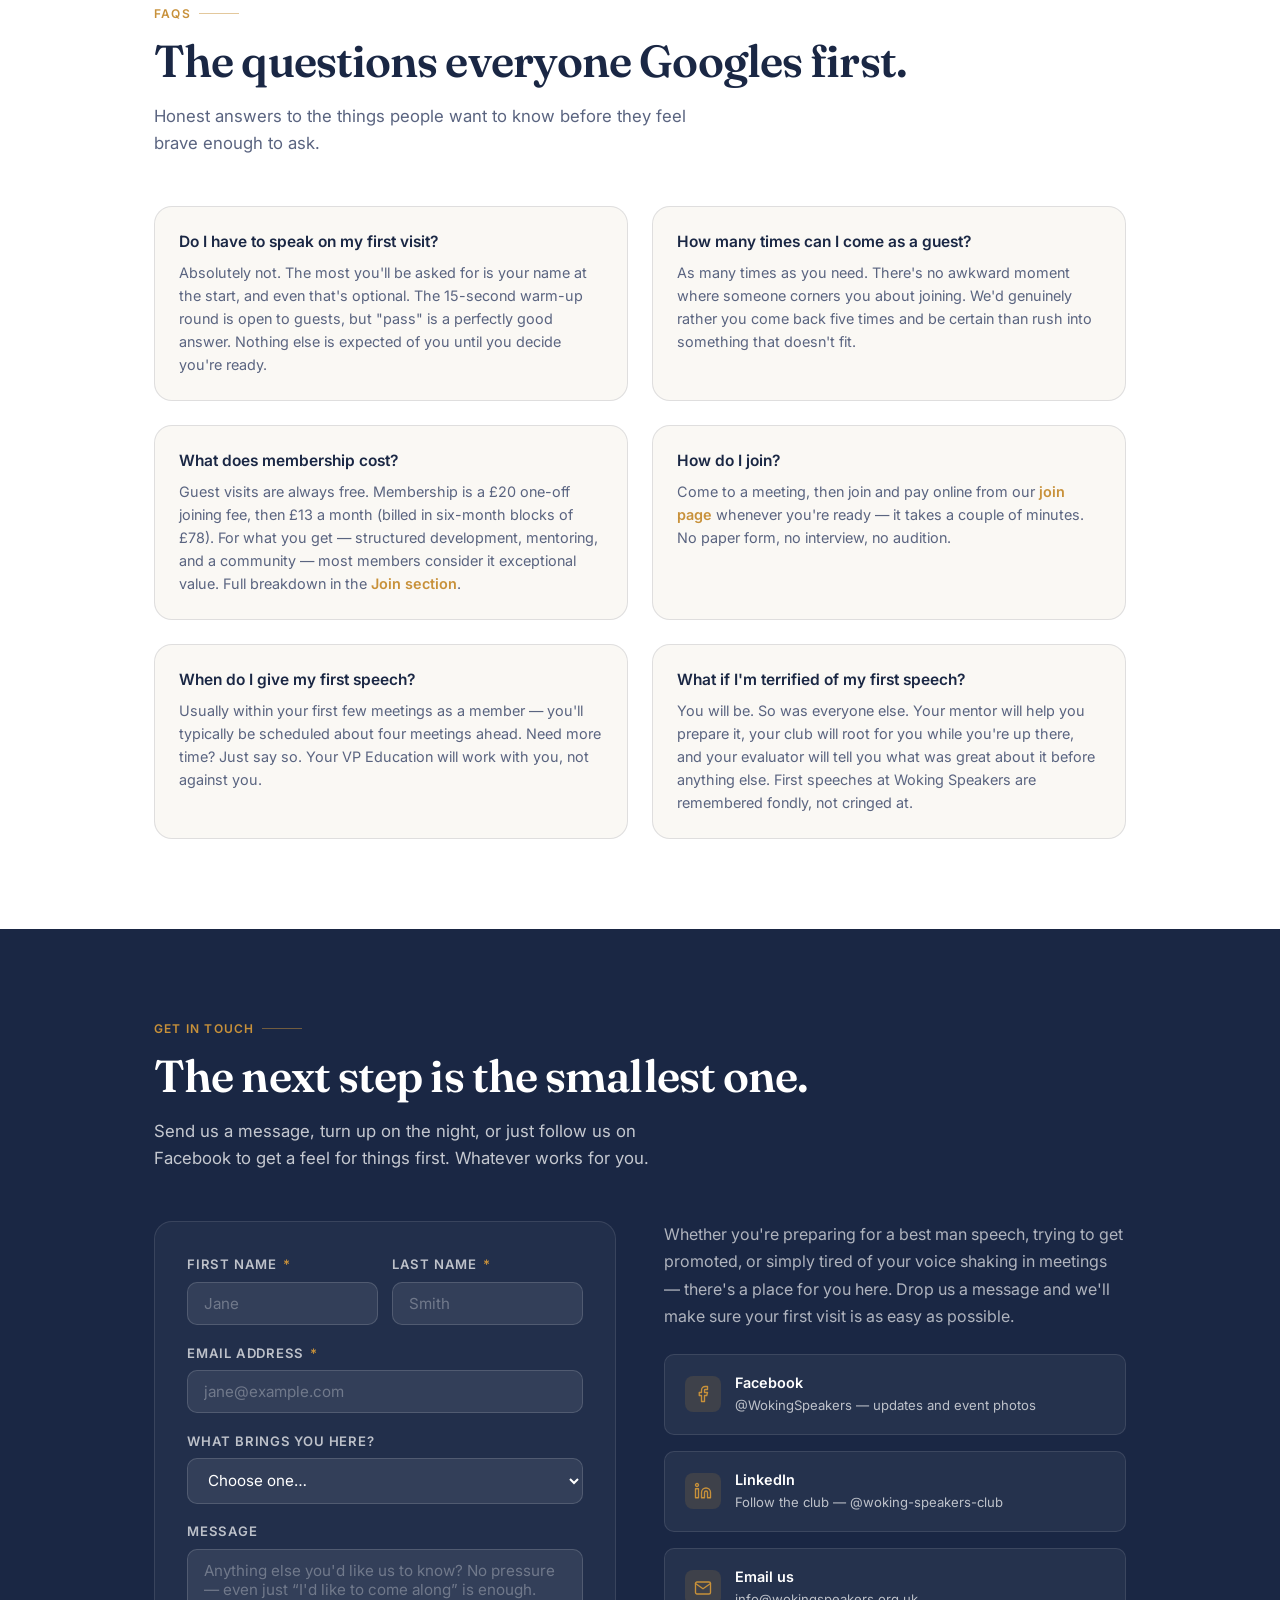
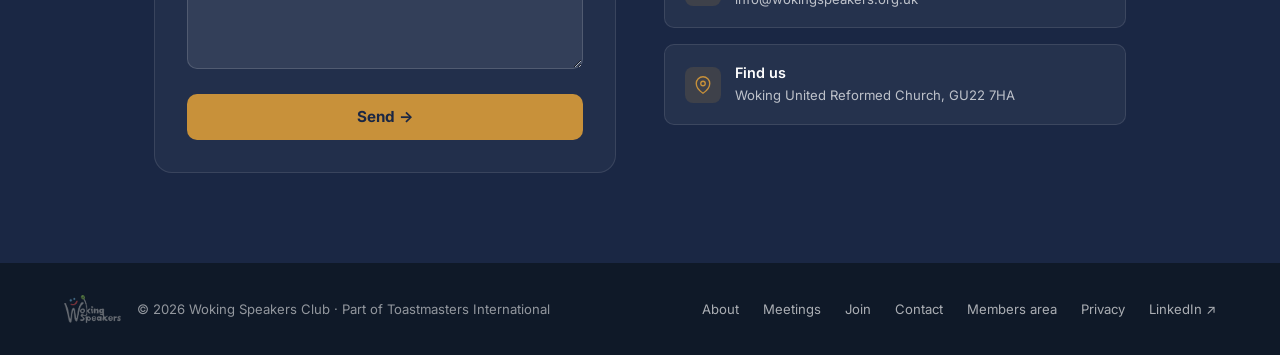
==== commit 73c2a03b: "Add files via upload" ====
--- a/index.html
+++ b/index.html
@@ -56,6 +56,7 @@
 -->
 
 <script src="wsc-config.js"></script>
+<script src="wsc-dates.js"></script>
 
 
 <!-- ── BANNER ─────────────────────────────────────────── -->
@@ -131,7 +132,7 @@
     <div class="hero-divider"></div>
     <div class="hero-stat">
       <div class="hero-stat-num">Free</div>
-      <div class="hero-stat-label">to visit</div>
+      <div class="hero-stat-label">to visit as a guest</div>
     </div>
   </div>
 
@@ -145,7 +146,7 @@
   <div class="section-inner">
     <div class="section-label">About us</div>
     <h2 class="section-title">Everyone starts nervous.</h2>
-    <p class="section-sub">Our members came looking for confidence and left with something much more useful: the ability to speak clearly, think on their feet, and hold a room.</p>
+    <p class="section-sub">Our members come looking for confidence and leave with something much more useful: the ability to speak clearly, think on their feet, and hold a room.</p>
 
     <div class="about-grid">
       <div class="about-text fade-up">
@@ -158,7 +159,7 @@
           <cite>— Club member since 2019</cite>
         </div>
 
-        <p>Visiting is free — come as many times as you like before you decide to join. You won't be asked to speak until you're ready, and you'll leave knowing exactly what the club can do for you.</p>
+        <p>Visiting as a guest is free — come as many times as you like before you decide to join. You won't be asked to speak until you're ready, and you'll leave knowing exactly what the club can do for you.</p>
       </div>
 
       <div class="stats-column fade-up">
@@ -201,7 +202,7 @@
             <div class="benefit-icon">
               <svg viewBox="0 0 24 24"><path d="M12 22s8-4 8-10V5l-8-3-8 3v7c0 6 8 10 8 10z"/></svg>
             </div>
-            A personal mentor from day one — a more experienced member who's been exactly where you are now
+            Option to have a mentor — a more experienced member who's been exactly where you are now
           </li>
         </ul>
       </div>
@@ -214,7 +215,7 @@
   <div class="section-inner">
     <div class="section-label">Meetings</div>
     <h2 class="section-title">Two hours that go faster than you expect.</h2>
-    <p class="section-sub">Every meeting follows the same shape, but the content — and the laughs — are different every time.</p>
+    <p class="section-sub">Every meeting follows the same running order, but the content is different each time.</p>
 
     <div class="meetings-layout">
       <div class="fade-up">
@@ -233,26 +234,26 @@
           </div>
           <div class="timeline-item">
             <div class="timeline-dot">3</div>
-            <div class="timeline-tag">Break · 10 min</div>
+            <div class="timeline-tag">Break · 15 min</div>
             <div class="timeline-title">The break</div>
-            <div class="timeline-body">Ten minutes to grab a drink, meet other members, and decompress. For first-time visitors, this is the best time to ask questions — everyone is approachable and happy to chat.</div>
+            <div class="timeline-body">15 minutes to grab a drink, meet other members, and decompress. For first-time visitors, this is the best time to ask questions — everyone is approachable and happy to chat.</div>
           </div>
           <div class="timeline-item">
             <div class="timeline-dot">4</div>
             <div class="timeline-tag">Evaluations · 20 min</div>
             <div class="timeline-title">Evaluations</div>
-            <div class="timeline-body">Each speaker receives a structured evaluation from a more experienced member — two minutes of specific, kind, genuinely useful feedback. It's one of the things members say they value most.</div>
+            <div class="timeline-body">Each speaker receives a structured evaluation from a designated member — two minutes of thoughtful, kind, and genuinely useful feedback. It's one of the things members say they value most.</div>
           </div>
           <div class="timeline-item">
             <div class="timeline-dot">5</div>
             <div class="timeline-tag">Table topics · 20 min</div>
             <div class="timeline-title">Table Topics — speaking off the cuff</div>
-            <div class="timeline-body">A topic is announced and you've got thirty seconds to think before you speak for up to two minutes. Guests are never called upon — but most find themselves quietly desperate to have a go within a visit or two.</div>
+            <div class="timeline-body">A topic is announced and you've got thirty seconds to think before you speak for up to two minutes. This is the one part of the evening guests can join in too — but only if you've told us you'd like to, so you're never put on the spot. Most find themselves quietly desperate to have a go within a visit or two anyway.</div>
           </div>
           <div class="timeline-item">
             <div class="timeline-dot">🍺</div>
             <div class="timeline-title">Drinks afterwards</div>
-            <div class="timeline-body">After the meeting most people head to a nearby bar — soft drinks and coffee very much included. It's optional, but this is consistently where first-time visitors decide they're coming back.</div>
+            <div class="timeline-body">After the meeting most people head to a nearby pub — soft drinks and coffee very much included. It's optional, but this is consistently where first-time visitors decide they're coming back.</div>
           </div>
         </div>
       </div>
@@ -283,7 +284,7 @@
             <span data-cfg="parkingNote">Town-centre car parks are a few minutes’ walk away</span>
           </div>
         </div>
-        <a href="https://maps.google.com/maps?q=Woking+United+Reformed+Church,White+Rose+Lane,Woking,GU22+7HA" target="_blank" rel="noopener" class="btn-venue">
+        <a href="https://maps.google.com/maps?q=Woking+United+Reformed+Church,White+Rose+Lane,Woking,GU22+7HA" data-cfg-href="venueMapUrl" target="_blank" rel="noopener" class="btn-venue">
           <svg width="15" height="15" viewBox="0 0 24 24" fill="none" stroke="currentColor" stroke-width="2.5" stroke-linecap="round"><path d="M21 10c0 7-9 13-9 13s-9-6-9-13a9 9 0 0 1 18 0z"/><circle cx="12" cy="10" r="3"/></svg>
           Open in Google Maps
         </a>
@@ -300,7 +301,7 @@
 <section id="firstvisit">
   <div class="section-inner">
     <div class="section-label">Your first visit</div>
-    <h2 class="section-title">You're not walking in alone.</h2>
+    <h2 class="section-title">We're here to help.</h2>
     <p class="section-sub">You already know the agenda. Here's what it actually feels like to walk in as a guest.</p>
 
     <div class="guest-list">
@@ -324,7 +325,7 @@
       <div class="guest-row fade-up">
         <div class="guest-row-icon">🙅</div>
         <div class="guest-row-text">
-          <h3>Nothing is expected of you</h3>
+          <h3>There's no pressure to speak</h3>
           <p>Guests are never put on the spot. If you're asked anything and don't fancy it, "pass" is a complete answer. Most first-timers just watch — that's exactly what the seat is for.</p>
         </div>
       </div>
@@ -364,7 +365,7 @@
         <div class="story-card-body">
           <div class="story-card-header">
 
-            <!-- Member photo — replace sarah.jpg with the real filename -->
+            <!-- Member photo — to change it, upload a new image and update the src below -->
             <div class="member-avatar" style="flex-shrink:0;">
               <img
                 src="images/swarna.jpg"
@@ -375,7 +376,7 @@
             </div>
 
             <div>
-              <div class="story-card-name">Swarna  K.</div>
+              <div class="story-card-name">Swarna K.</div>
               <div class="story-card-role">Project Manager · Member since 2021</div>
             </div>
           </div>
@@ -400,7 +401,7 @@
         <div class="story-card-body">
           <div class="story-card-header">
 
-            <!-- Member photo — replace ernie.jpg with the real filename -->
+            <!-- Member photo — to change it, upload a new image and update the src below -->
             <div class="member-avatar" style="flex-shrink:0;">
               <img
                 src="images/ernie.jpg"
@@ -436,34 +437,34 @@
         <div class="story-card-body">
           <div class="story-card-header">
 
-            <!-- Member photo — replace clare.jpg with the real filename -->
+            <!-- Member photo — to change it, upload a new image and update the src below -->
             <div class="member-avatar" style="flex-shrink:0;">
               <img
-                src="images/clare.jpg"
-                alt="Elena D."
+                src="images/rameez.jpg"
+                alt="Rameez H."
                 class="member-photo"
                 onerror="this.style.display='none'; this.nextElementSibling.style.display='flex';">
-              <div class="member-initials" style="display:none;">E</div>
+              <div class="member-initials" style="display:none;">R</div>
             </div>
 
             <div>
-              <div class="story-card-name">Elena D.</div>
-              <div class="story-card-role">Coach · Member since 2026</div>
+              <div class="story-card-name">Rameez H.</div>
+              <div class="story-card-role">Account Manager · Member since 2025</div>
             </div>
           </div>
           <div class="story-grid">
             <div class="story-before">
               <div class="story-tag">Before</div>
-              <p class="story-quote-text">"I talk to 30 teenagers every day. Adults in a formal setting? Completely different — I fell apart."</p>
+              <p class="story-quote-text">"I would deliver presentations in a monotonous tone of voice while my hands shook."</p>
             </div>
             <div class="story-after">
               <div class="story-tag">After</div>
-              <p class="story-quote-text">"I spoke at a staff conference of 200 people last term. Enjoyed every second of it."</p>
+              <p class="story-quote-text">"I can now deliver a speech or presentation with a more varied tone, even if my hands still shake a little."</p>
             </div>
           </div>
         </div>
         <div class="story-footer">
-          <p>"I was convinced I'd be the worst person in the room. On my first night I realised everyone felt the same way. That changed everything."</p>
+          <p>"I love that Toastmasters is the safest place for me to do my best or my worst! The club is so supportive and I always feel safe enough to try, learn, and grow."</p>
         </div>
       </div>
 
@@ -533,6 +534,11 @@
           <div class="persona-title">The person who just fancies it</div>
           <p class="persona-desc">No particular reason. Just always wanted to try it. Often ends up staying the longest.</p>
         </div>
+        <div class="persona-card">
+          <div class="persona-icon">🫂</div>
+          <div class="persona-title">The community seeker</div>
+          <p class="persona-desc">New to the area, or just keen to meet people nearby. Comes for the speaking and finds a ready-made local community.</p>
+        </div>
       </div>
     </div>
 
@@ -543,8 +549,8 @@
 <section id="join">
   <div class="section-inner">
     <div class="section-label">Membership</div>
-    <h2 class="section-title">When you're ready, joining takes ten minutes.</h2>
-    <p class="section-sub">No forms to download, no committee to impress. Just turn up, say yes, and you're in.</p>
+    <h2 class="section-title">When you're ready, joining is easy.</h2>
+    <p class="section-sub">Let us know, complete a short online application and pay the new member fees.</p>
 
     <div class="join-grid">
       <div class="join-step fade-up">
@@ -554,39 +560,41 @@
       </div>
       <div class="join-step fade-up">
         <div class="join-step-num">2</div>
-        <h3>Say you'd like to join</h3>
-        <p>When you're ready, tell the VP Membership or Treasurer. They'll give you a membership form — one page, takes two minutes to complete.</p>
-      </div>
-      <div class="join-step fade-up">
-        <div class="join-step-num">3</div>
-        <h3>Pay and you're in</h3>
-        <p>Pay by card, cash, or bank transfer and you're a member from that moment. You can start taking on speaking roles and entering competitions straight away.</p>
+        <h3>Join and pay online</h3>
+        <p>When you're ready, head to our <a href="join.html">join page</a>, pick the month you're starting, and enter your details as you pay — securely by card, Apple Pay or Google Pay. It takes just a few minutes. A member of the committee will contact you with onboarding information.</p>
       </div>
     </div>
 
     <div class="price-box fade-up">
+      <div class="price-item">
+        <div class="price-item-label">Guest visits</div>
+        <div class="price-item-value">Free</div>
+        <div class="price-item-sub">as many times as you like, no booking needed</div>
+      </div>
       <div class="price-item">
         <div class="price-item-label">Joining fee</div>
         <div class="price-item-value" data-cfg="joiningFee">£20</div>
         <div class="price-item-sub">one-time fee, paid when you join</div>
       </div>
       <div class="price-item">
-        <div class="price-item-label">Monthly subscription</div>
+        <div class="price-item-label">Membership fee</div>
         <div class="price-item-value"><span data-cfg="monthlyFee">£13</span><span style="font-size:1rem; font-weight:400;">/mo</span></div>
         <div class="price-item-sub">billed every six months (<span data-cfg="sixMonthFee">£78</span>)</div>
       </div>
-      <div class="price-item">
-        <div class="price-item-label">Guest visits</div>
-        <div class="price-item-value">Free</div>
-        <div class="price-item-sub">as many times as you like, no booking needed</div>
-      </div>
-      <div class="price-note" id="priceNote">Subscriptions renew in March and September. We accept card, cash, or bank transfer.</div>
-      <div style="margin-top:1.75rem; grid-column: 1 / -1;">
+      <div class="price-note" id="priceNote">When you first join, you pay for 7 to 12 months up front, depending on the month you join, to line up with our renewal dates in March and September. That's still just £13 a month.</div>
+      <div class="fee-picker" id="feePicker">
+        <label class="fee-picker-label" for="joinMonthSelect">See the cost for the month you join</label>
+        <div class="fee-picker-controls">
+          <select id="joinMonthSelect"></select>
+          <p class="fee-picker-result" id="joinMonthResult" aria-live="polite"></p>
+        </div>
+      </div>
+      <div style="margin-top:0.5rem; padding-top:1.5rem; border-top:1px solid rgba(255,255,255,0.1); grid-column: 1 / -1;">
         <a href="join.html" class="btn-primary" style="display:inline-flex; align-items:center; gap:0.45rem; font-size:0.95rem; padding:0.65rem 1.4rem;">
           I'm ready — become a member
           <svg width="14" height="14" viewBox="0 0 24 24" fill="none" stroke="currentColor" stroke-width="2.5" stroke-linecap="round" stroke-linejoin="round"><line x1="5" y1="12" x2="19" y2="12"/><polyline points="12 5 19 12 12 19"/></svg>
         </a>
-        <p style="margin-top:0.6rem; font-size:0.8rem; color:var(--text-muted);">Takes about 10 minutes. You pick your start month on the next page.</p>
+        <p style="margin-top:0.6rem; font-size:0.8rem; color:rgba(255,255,255,0.55);">Takes just a few minutes, online.</p>
       </div>
     </div>
   </div>
@@ -614,7 +622,7 @@
       </div>
       <div class="faq-item fade-up">
         <p class="faq-q">How do I join?</p>
-        <p class="faq-a">Come to a meeting, tell the Vice President Membership you'd like to join, and fill in a membership form. That's genuinely all there is to it. No interview, no audition.</p>
+        <p class="faq-a">Come to a meeting, then join and pay online from our <a href="join.html">join page</a> whenever you're ready — it takes a couple of minutes. No paper form, no interview, no audition.</p>
       </div>
       <div class="faq-item fade-up">
         <p class="faq-q">When do I give my first speech?</p>
@@ -637,8 +645,11 @@
 
     <div class="contact-grid">
       <div class="contact-form-card fade-up">
-        <form id="contactForm" name="contact" data-netlify="true">
+        <form id="contactForm" name="contact" data-netlify="true" data-netlify-honeypot="bot-field">
           <input type="hidden" name="form-name" value="contact">
+          <p hidden aria-hidden="true">
+            <label>Don't fill this out if you're human: <input name="bot-field"></label>
+          </p>
           <div class="form-row">
             <div class="form-group">
               <label for="fname">First name <span class="required-mark" aria-hidden="true">*</span></label>
@@ -684,7 +695,7 @@
       <div class="fade-up">
         <p style="font-size:1rem; color:rgba(255,255,255,0.65); line-height:1.7; margin-bottom:1.5rem;">Whether you're preparing for a best man speech, trying to get promoted, or simply tired of your voice shaking in meetings — there's a place for you here. Drop us a message and we'll make sure your first visit is as easy as possible.</p>
         <div class="contact-links">
-          <a href="https://www.facebook.com/WokingSpeakers/" target="_blank" rel="noopener" class="contact-link">
+          <a href="https://www.facebook.com/WokingSpeakers/" data-cfg-href="facebookUrl" target="_blank" rel="noopener" class="contact-link">
             <div class="contact-link-icon">
               <svg viewBox="0 0 24 24"><path d="M18 2h-3a5 5 0 0 0-5 5v3H7v4h3v8h4v-8h3l1-4h-4V7a1 1 0 0 1 1-1h3z"/></svg>
             </div>
@@ -693,22 +704,31 @@
               <span>@WokingSpeakers — updates and event photos</span>
             </div>
           </a>
-          <a href="https://maps.google.com/maps?q=Woking+United+Reformed+Church,White+Rose+Lane,Woking,GU22+7HA" target="_blank" rel="noopener" class="contact-link">
+          <a href="https://www.linkedin.com/company/woking-speakers-club/" data-cfg-href="linkedinUrl" target="_blank" rel="noopener" class="contact-link" aria-label="Woking Speakers Club on LinkedIn (opens in new tab)">
+            <div class="contact-link-icon">
+              <svg viewBox="0 0 24 24"><path d="M16 8a6 6 0 0 1 6 6v7h-4v-7a2 2 0 0 0-2-2 2 2 0 0 0-2 2v7h-4v-7a6 6 0 0 1 6-6z"/><rect x="2" y="9" width="4" height="12"/><circle cx="4" cy="4" r="2"/></svg>
+            </div>
+            <div>
+              <strong>LinkedIn</strong>
+              <span>Follow the club — @woking-speakers-club</span>
+            </div>
+          </a>
+          <a href="mailto:info@wokingspeakers.org.uk" class="contact-link">
+            <div class="contact-link-icon">
+              <svg viewBox="0 0 24 24"><path d="M4 4h16c1.1 0 2 .9 2 2v12c0 1.1-.9 2-2 2H4c-1.1 0-2-.9-2-2V6c0-1.1.9-2 2-2z"/><polyline points="22,6 12,13 2,6"/></svg>
+            </div>
+            <div>
+              <strong>Email us</strong>
+              <span>info@wokingspeakers.org.uk</span>
+            </div>
+          </a>
+          <a href="https://maps.google.com/maps?q=Woking+United+Reformed+Church,White+Rose+Lane,Woking,GU22+7HA" data-cfg-href="venueMapUrl" target="_blank" rel="noopener" class="contact-link">
             <div class="contact-link-icon">
               <svg viewBox="0 0 24 24"><path d="M21 10c0 7-9 13-9 13s-9-6-9-13a9 9 0 0 1 18 0z"/><circle cx="12" cy="10" r="3"/></svg>
             </div>
             <div>
               <strong>Find us</strong>
               <span>Woking United Reformed Church, GU22 7HA</span>
-            </div>
-          </a>
-          <a href="https://www.toastmasters.org/" target="_blank" rel="noopener" class="contact-link" aria-label="Toastmasters International (opens in new tab)">
-            <div class="contact-link-icon">
-              <svg viewBox="0 0 24 24"><circle cx="12" cy="12" r="10"/><line x1="2" y1="12" x2="22" y2="12"/><path d="M12 2a15.3 15.3 0 0 1 4 10 15.3 15.3 0 0 1-4 10 15.3 15.3 0 0 1-4-10 15.3 15.3 0 0 1 4-10z"/></svg>
-            </div>
-            <div>
-              <strong>Toastmasters International</strong>
-              <span>Our global organisation — toastmasters.org</span>
             </div>
           </a>
         </div>
@@ -728,10 +748,16 @@
     <li><a href="#meetings">Meetings</a></li>
     <li><a href="join.html">Join</a></li>
     <li><a href="#contact">Contact</a></li>
+    <li><a href="members.html">Members area</a></li>
     <li><a href="privacy.html">Privacy</a></li>
-    <li><a href="https://www.toastmasters.org/" target="_blank" rel="noopener" aria-label="Toastmasters International (opens in new tab)">Toastmasters ↗</a></li>
+    <li><a href="https://www.linkedin.com/company/woking-speakers-club/" data-cfg-href="linkedinUrl" target="_blank" rel="noopener" aria-label="Woking Speakers Club on LinkedIn (opens in new tab)">LinkedIn ↗</a></li>
   </ul>
 </footer>
+
+<!-- ── BACK TO TOP ───────────────────────────────────── -->
+<button type="button" class="back-to-top" id="backToTop" aria-label="Back to top">
+  <svg width="20" height="20" viewBox="0 0 24 24" fill="none" stroke="currentColor" stroke-width="2.5" stroke-linecap="round" stroke-linejoin="round"><path d="M18 15l-6-6-6 6"/></svg>
+</button>
 
 <script>
   // ═══════════════════════════════════════════════════════════════
@@ -743,49 +769,45 @@
   // ═══════════════════════════════════════════════════════════════
   const CFG = window.WSC_CONFIG;
 
+  // Fees are plain numbers in the config; the six-month total is derived
+  // here so it can never drift out of step with the monthly fee.
+  CFG.sixMonthFee = CFG.monthlyFee * 6;
+
   // Populate any element marked <span data-cfg="key"> with the matching
   // value from wsc-config.js, so prices, venue and times only ever need
-  // editing in one place. The HTML keeps a sensible fallback for no-JS.
+  // editing in one place. Fee values are numbers, so prefix them with £.
+  // The HTML keeps a sensible fallback for no-JS.
+  const CURRENCY_KEYS = new Set(['joiningFee', 'monthlyFee', 'sixMonthFee']);
   document.querySelectorAll('[data-cfg]').forEach(el => {
-    const val = CFG[el.getAttribute('data-cfg')];
-    if (val != null && val !== '') el.textContent = val;
+    const key = el.getAttribute('data-cfg');
+    let val = CFG[key];
+    if (val == null || val === '') return;
+    if (CURRENCY_KEYS.has(key)) val = '£' + val;
+    el.textContent = val;
+  });
+
+  // Same idea, but for link destinations: <a data-cfg-href="key" href="...">
+  // The href in the HTML is the no-JS fallback; config overrides it when
+  // present, so the Maps/Facebook/LinkedIn URLs only need editing in one place.
+  document.querySelectorAll('[data-cfg-href]').forEach(el => {
+    const val = CFG[el.getAttribute('data-cfg-href')];
+    if (val) el.href = val;
   });
 
   const DAYS_LONG    = ['Sunday','Monday','Tuesday','Wednesday','Thursday','Friday','Saturday'];
   const MONTHS_SHORT = ['Jan','Feb','Mar','Apr','May','Jun','Jul','Aug','Sep','Oct','Nov','Dec'];
   const MONTHS_LONG  = ['January','February','March','April','May','June','July','August','September','October','November','December'];
 
-  function isCancelled(date) {
-    const yyyy = date.getFullYear();
-    const mm   = String(date.getMonth() + 1).padStart(2, '0');
-    const dd   = String(date.getDate()).padStart(2, '0');
-    return (CFG.cancelledDates || []).includes(`${yyyy}-${mm}-${dd}`);
-  }
-
-  // Returns the next `count` upcoming meeting dates, skipping cancelled ones.
-  function getMeetingDates(count) {
-    const dates = [];
-    const now = new Date();
-    now.setHours(0, 0, 0, 0);
-    const meetDay   = CFG.meetingDay   ?? 4;       // default Thursday
-    const meetWeeks = CFG.meetingWeeks ?? [2, 4];  // default 2nd & 4th
-    const d = new Date(now.getFullYear(), now.getMonth(), 1);
-    while (dates.length < count) {
-      const year  = d.getFullYear();
-      const month = d.getMonth();
-      const first = new Date(year, month, 1);
-      const offset = (meetDay - first.getDay() + 7) % 7;
-      const firstOccurrence = 1 + offset; // date of 1st occurrence of meetDay
-      meetWeeks.forEach(week => {
-        const td = new Date(year, month, firstOccurrence + (week - 1) * 7);
-        if (td >= now && dates.length < count && !isCancelled(td)) {
-          dates.push(td);
-        }
-      });
-      d.setMonth(d.getMonth() + 1);
-    }
-    return dates;
-  }
+  // ── Shared date & calendar helpers (wsc-dates.js) ─────────────
+  // The meeting-schedule maths, UK BST handling and .ics / Google Calendar
+  // builders live in wsc-dates.js, shared with the thank-you page. These thin
+  // wrappers bake in the homepage's guest-facing calendar description so the
+  // call sites below can stay tidy.
+  const D = window.WSC_DATES;
+  const MEETING_CAL_DESC = 'Free for guests - no booking needed. Come along and see what we are about.';
+  const getMeetingDates  = (count) => D.getMeetingDates(count);
+  const makeICSString    = (date)  => D.makeICSString(date, MEETING_CAL_DESC);
+  const makeGoogleCalUrl = (date)  => D.makeGoogleCalUrl(date, MEETING_CAL_DESC);
 
   // Formats a meeting date as "Thursday 9 Jul 2026", plus a relative label
   // ("Today" / "Next week" / "In N days") when it's coming up soon.
@@ -800,84 +822,14 @@
   }
 
   function formatGalleryDate(iso) {
-    const [y, m, d] = iso.split('-').map(Number);
-    return `${d} ${MONTHS_SHORT[m - 1]} ${y}`;
-  }
-
-  // ── Calendar (.ics / Google Calendar) helpers ─────────────────
-  function parseMeetingTime(timeStr) {
-    const m = (timeStr || '7:15 pm').match(/(\d+):(\d+)\s*(am|pm)/i);
-    if (!m) return { h: 19, min: 15 };
-    let h = parseInt(m[1]);
-    const min = parseInt(m[2]);
-    if (m[3].toLowerCase() === 'pm' && h !== 12) h += 12;
-    if (m[3].toLowerCase() === 'am' && h === 12) h = 0;
-    return { h, min };
-  }
-
-  function isUKBST(date) {
-    const y = date.getFullYear();
-    const bstStart = new Date(y, 2, 31); bstStart.setDate(31 - bstStart.getDay());
-    const bstEnd   = new Date(y, 9, 31); bstEnd.setDate(31 - bstEnd.getDay());
-    return date >= bstStart && date < bstEnd;
-  }
-
-  const VTIMEZONE_LONDON = [
-    'BEGIN:VTIMEZONE',
-    'TZID:Europe/London',
-    'BEGIN:DAYLIGHT',
-    'TZOFFSETFROM:+0000',
-    'TZOFFSETTO:+0100',
-    'TZNAME:BST',
-    'DTSTART:19700329T010000',
-    'RRULE:FREQ=YEARLY;BYDAY=-1SU;BYMONTH=3',
-    'END:DAYLIGHT',
-    'BEGIN:STANDARD',
-    'TZOFFSETFROM:+0100',
-    'TZOFFSETTO:+0000',
-    'TZNAME:GMT',
-    'DTSTART:19701025T020000',
-    'RRULE:FREQ=YEARLY;BYDAY=-1SU;BYMONTH=10',
-    'END:STANDARD',
-    'END:VTIMEZONE'
-  ].join('\r\n');
-
-  function makeICSString(date) {
-    const { h, min } = parseMeetingTime(CFG.meetingTime);
-    const pad = n => String(n).padStart(2, '0');
-    const fmtLocal = d => d.getFullYear() + pad(d.getMonth()+1) + pad(d.getDate()) + 'T' + pad(d.getHours()) + pad(d.getMinutes()) + '00';
-    const startLocal = new Date(date); startLocal.setHours(h, min, 0, 0);
-    const endLocal   = new Date(date); endLocal.setHours(21, 45, 0, 0);
-    const uid = 'wsc-' + fmtLocal(startLocal) + '@wokingspeakers.club';
-    return [
-      'BEGIN:VCALENDAR', 'VERSION:2.0', 'PRODID:-//Woking Speakers Club//EN',
-      VTIMEZONE_LONDON,
-      'BEGIN:VEVENT',
-      'UID:' + uid,
-      'DTSTART;TZID=Europe/London:' + fmtLocal(startLocal),
-      'DTEND;TZID=Europe/London:'   + fmtLocal(endLocal),
-      'SUMMARY:Woking Speakers Club Meeting',
-      'LOCATION:Woking United Reformed Church\\, White Rose Lane\\, Woking\\, Surrey GU22 7HA',
-      'DESCRIPTION:Free for guests - no booking needed. Come along and see what we are about.',
-      'END:VEVENT', 'END:VCALENDAR'
-    ].join('\r\n');
+    if (!iso) return '';                       // date is optional — no date, no label
+    const [y, m] = iso.split('-').map(Number);
+    if (!y || !m) return '';                   // ignore a malformed date rather than showing "undefined"
+    return `${MONTHS_SHORT[m - 1]} ${y}`;
   }
 
   function calIconSVG() {
     return '<svg width="11" height="11" viewBox="0 0 24 24" fill="none" stroke="currentColor" stroke-width="2.5" stroke-linecap="round"><rect x="3" y="4" width="18" height="18" rx="2"/><line x1="16" y1="2" x2="16" y2="6"/><line x1="8" y1="2" x2="8" y2="6"/><line x1="3" y1="10" x2="21" y2="10"/></svg>';
-  }
-
-  function makeGoogleCalUrl(date) {
-    const { h, min } = parseMeetingTime(CFG.meetingTime);
-    const pad = n => String(n).padStart(2, '0');
-    const startLocal = new Date(date); startLocal.setHours(h, min, 0, 0);
-    const endLocal   = new Date(date); endLocal.setHours(21, 45, 0, 0);
-    const offset = isUKBST(startLocal) ? 1 : 0;
-    const fmtUTC = d => { const u = new Date(d.getTime() - offset * 3600000); return u.getFullYear() + pad(u.getMonth()+1) + pad(u.getDate()) + 'T' + pad(u.getHours()) + pad(u.getMinutes()) + '00Z'; };
-    const title = encodeURIComponent('Woking Speakers Club Meeting');
-    const loc   = encodeURIComponent('Woking United Reformed Church, White Rose Lane, Woking, Surrey GU22 7HA');
-    const desc  = encodeURIComponent('Free for guests - no booking needed. Come along and see what we are about.');
-    return 'https://calendar.google.com/calendar/render?action=TEMPLATE&text=' + title + '&dates=' + fmtUTC(startLocal) + '/' + fmtUTC(endLocal) + '&location=' + loc + '&details=' + desc;
   }
 
   const meetings = getMeetingDates(6);
@@ -1029,14 +981,119 @@
       updateGalleryNav();
     }
 
+    // ── Lightbox: click (or keyboard-activate) a photo to enlarge it ──
+    // One overlay is created and reused for every photo.
+    const lightbox = document.createElement('div');
+    lightbox.className = 'lightbox';
+    lightbox.setAttribute('role', 'dialog');
+    lightbox.setAttribute('aria-modal', 'true');
+    lightbox.setAttribute('aria-label', 'Enlarged photo');
+    lightbox.innerHTML =
+      '<button class="lightbox-close" type="button" aria-label="Close">' +
+        '<svg width="20" height="20" viewBox="0 0 24 24" fill="none" stroke="currentColor" stroke-width="2.5" stroke-linecap="round"><line x1="18" y1="6" x2="6" y2="18"/><line x1="6" y1="6" x2="18" y2="18"/></svg>' +
+      '</button>' +
+      '<figure class="lightbox-figure">' +
+        '<img class="lightbox-img" alt="">' +
+        '<figcaption class="lightbox-caption"></figcaption>' +
+      '</figure>';
+    document.body.appendChild(lightbox);
+    const lbImg     = lightbox.querySelector('.lightbox-img');
+    const lbCaption = lightbox.querySelector('.lightbox-caption');
+    const lbClose   = lightbox.querySelector('.lightbox-close');
+    let lbLastFocus = null;
+
+    function openLightbox(src, descText, dateText) {
+      lbImg.src = src;
+      lbImg.alt = descText || 'Woking Speakers Club';
+      lbCaption.textContent = '';                 // rebuild caption from scratch
+      if (descText) {
+        const d = document.createElement('span');
+        d.className = 'lightbox-caption-text';
+        d.textContent = descText;                 // textContent keeps < and " safe
+        lbCaption.appendChild(d);
+      }
+      if (dateText) {
+        const dt = document.createElement('span');
+        dt.className = 'lightbox-caption-date';
+        dt.textContent = dateText;
+        lbCaption.appendChild(dt);
+      }
+      lbCaption.style.display = (descText || dateText) ? '' : 'none';
+      lbLastFocus = document.activeElement;
+      lightbox.classList.add('open');
+      document.body.style.overflow = 'hidden';    // stop the page scrolling behind
+      // Defer focus to after the click fully resolves — otherwise the browser
+      // re-focuses the just-clicked image and steals it back.
+      setTimeout(() => lbClose.focus(), 0);
+    }
+
+    function closeLightbox() {
+      lightbox.classList.remove('open');
+      document.body.style.overflow = '';
+      lbImg.removeAttribute('src');               // release the large image
+      if (lbLastFocus && lbLastFocus.focus) lbLastFocus.focus();
+    }
+
+    lbClose.addEventListener('click', closeLightbox);
+    lightbox.addEventListener('click', e => { if (e.target === lightbox) closeLightbox(); });
+    document.addEventListener('keydown', e => {
+      if (!lightbox.classList.contains('open')) return;
+      if (e.key === 'Escape') closeLightbox();
+      else if (e.key === 'Tab') { e.preventDefault(); lbClose.focus(); } // trap focus in the dialog
+    });
+
     (CFG.galleryPhotos || []).forEach(photo => {
       const item = document.createElement('div');
       item.className = 'gallery-item';
+
       // If the image file doesn't exist yet, hide this slide rather than
       // showing a broken image — lets you add list entries ahead of the upload.
-      item.innerHTML =
-        `<img src="images/${photo.file}" alt="${photo.desc}" loading="lazy" onerror="galleryImageError(this)">` +
-        `<span class="gallery-date">${formatGalleryDate(photo.date)}</span>`;
+      const img = document.createElement('img');
+      img.loading = 'lazy';
+      img.onerror = () => galleryImageError(img);
+      img.src = `images/${photo.file}`;
+
+      // Caption strip along the bottom of the photo — the description and date
+      // are BOTH optional. Leave "desc" and/or "date" out of the config entry
+      // (or blank) and that line is skipped; leave out both and no caption strip
+      // is added at all, so the photo shows clean with no gradient overlay.
+      const descText = (photo.desc || '').trim();
+      const dateText = formatGalleryDate(photo.date);
+
+      // With no caption to describe it, give the image a sensible alt rather
+      // than leaving it unlabelled for screen readers.
+      img.alt = descText ? '' : 'Woking Speakers Club';
+
+      if (descText || dateText) {
+        const caption = document.createElement('div');
+        caption.className = 'gallery-caption';
+        if (descText) {
+          const desc = document.createElement('span');
+          desc.className = 'gallery-caption-text';
+          desc.textContent = descText;   // textContent keeps < and " safe
+          caption.appendChild(desc);
+        }
+        if (dateText) {
+          const date = document.createElement('span');
+          date.className = 'gallery-caption-date';
+          date.textContent = dateText;
+          caption.appendChild(date);
+        }
+        item.append(img, caption);
+      } else {
+        item.append(img);              // clean photo, no overlay
+      }
+
+      // Make the photo open the lightbox (mouse + keyboard).
+      img.setAttribute('role', 'button');
+      img.setAttribute('tabindex', '0');
+      img.setAttribute('aria-label', (descText ? descText + ' — ' : '') + 'view larger');
+      const openThis = () => openLightbox(img.currentSrc || img.src, descText, dateText);
+      img.addEventListener('click', openThis);
+      img.addEventListener('keydown', e => {
+        if (e.key === 'Enter' || e.key === ' ') { e.preventDefault(); openThis(); }
+      });
+
       galleryTrack.appendChild(item);
     });
 
@@ -1053,6 +1110,41 @@
   }
 
   // ═══════════════════════════════════════════════════════════════
+  // 5b. JOIN-COST BY MONTH (price-box month picker)
+  //    Shows the up-front cost for any joining month, using exactly the
+  //    same numbers as the join page — all derived from wsc-config.js.
+  // ═══════════════════════════════════════════════════════════════
+  const joinMonthSelect = document.getElementById('joinMonthSelect');
+  if (joinMonthSelect) {
+    const joinMonthResult = document.getElementById('joinMonthResult');
+    const nowMonth = new Date().getMonth(); // 0–11
+
+    // 12 options, ordered from the current month so the most likely choice
+    // is first and selected by default.
+    for (let i = 0; i < 12; i++) {
+      const m = (nowMonth + i) % 12;         // 0–11
+      const opt = document.createElement('option');
+      opt.value = String(m + 1);             // 1–12 to match feeData keys
+      opt.textContent = MONTHS_LONG[m];
+      joinMonthSelect.appendChild(opt);
+    }
+
+    function updateJoinCost() {
+      const m = parseInt(joinMonthSelect.value, 10);   // 1–12
+      const info = (CFG.feeData || {})[m];
+      if (!info) { joinMonthResult.textContent = ''; return; }
+      const months     = info.months;
+      const membership = CFG.monthlyFee * months;
+      const total      = CFG.joiningFee + membership;
+      joinMonthResult.innerHTML =
+        `<strong>£${total}</strong> to join in ${MONTHS_LONG[m - 1]} — ` +
+        `£${CFG.joiningFee} joining fee + ${months} months' membership (£${membership}).`;
+    }
+    joinMonthSelect.addEventListener('change', updateJoinCost);
+    updateJoinCost();
+  }
+
+  // ═══════════════════════════════════════════════════════════════
   // 6. MOBILE NAV TOGGLE
   // ═══════════════════════════════════════════════════════════════
   const navToggleBtn = document.getElementById('navToggle');
@@ -1061,6 +1153,24 @@
   navLinks.querySelectorAll('a').forEach(a => {
     a.addEventListener('click', () => navLinks.classList.remove('open'));
   });
+
+  // ═══════════════════════════════════════════════════════════════
+  // 6b. BACK-TO-TOP BUTTON
+  //    Fades in once the visitor has scrolled roughly a screen down;
+  //    scrolls smoothly back to the top (respecting reduced-motion).
+  // ═══════════════════════════════════════════════════════════════
+  const backToTop = document.getElementById('backToTop');
+  if (backToTop) {
+    const toggleBackToTop = () => {
+      backToTop.classList.toggle('visible', window.scrollY > 600);
+    };
+    toggleBackToTop();
+    window.addEventListener('scroll', toggleBackToTop, { passive: true });
+    backToTop.addEventListener('click', () => {
+      const reduce = window.matchMedia('(prefers-reduced-motion: reduce)').matches;
+      window.scrollTo({ top: 0, behavior: reduce ? 'auto' : 'smooth' });
+    });
+  }
 
   // ═══════════════════════════════════════════════════════════════
   // 7. SCROLL-IN ANIMATIONS (.fade-up elements)
@@ -1114,6 +1224,8 @@
     } catch {
       formSubmitBtn.disabled = false;
       formSubmitBtn.textContent = 'Send →';
+      // Clear any error from a previous failed attempt so they don't stack up.
+      contactForm.querySelectorAll('.form-send-error').forEach(el => el.remove());
       formSubmitBtn.insertAdjacentHTML('afterend', '<p class="form-send-error" role="alert">Something went wrong — please try again or email <a href="mailto:info@wokingspeakers.org.uk">info@wokingspeakers.org.uk</a> directly.</p>');
     }
   });
--- a/styles.css
+++ b/styles.css
@@ -840,7 +840,7 @@
 
   .join-grid {
     display: grid;
-    grid-template-columns: 1fr 1fr 1fr;
+    grid-template-columns: 1fr 1fr;
     gap: 1.5rem;
     margin-top: 1rem;
   }
@@ -878,6 +878,12 @@
     color: var(--text-muted);
     line-height: 1.6;
   }
+  .join-step p a {
+    color: var(--gold);
+    font-weight: 600;
+    text-decoration: none;
+  }
+  .join-step p a:hover { text-decoration: underline; }
 
   .price-box {
     background: var(--navy);
@@ -918,6 +924,50 @@
     padding-top: 1rem;
     border-top: 1px solid rgba(255,255,255,0.1);
   }
+
+  /* Month picker inside the price box (see the cost for any joining month) */
+  .fee-picker { grid-column: 1 / -1; }
+  .fee-picker-label {
+    display: block;
+    font-size: 0.75rem;
+    font-weight: 600;
+    letter-spacing: 0.08em;
+    text-transform: uppercase;
+    color: rgba(255,255,255,0.7);
+    margin-bottom: 0.65rem;
+  }
+  .fee-picker-controls {
+    display: flex;
+    flex-wrap: wrap;
+    align-items: center;
+    gap: 1rem;
+  }
+  .fee-picker select {
+    font-family: 'Inter', sans-serif;
+    font-size: 0.95rem;
+    font-weight: 600;
+    color: var(--warm-white);
+    background-color: rgba(255,255,255,0.08);
+    border: 1px solid rgba(255,255,255,0.25);
+    border-radius: 8px;
+    padding: 0.55rem 2.2rem 0.55rem 0.9rem;
+    cursor: pointer;
+    appearance: none;
+    -webkit-appearance: none;
+    background-image: url("data:image/svg+xml,%3Csvg xmlns='http://www.w3.org/2000/svg' width='12' height='12' viewBox='0 0 24 24' fill='none' stroke='%23f0d49a' stroke-width='3' stroke-linecap='round' stroke-linejoin='round'%3E%3Cpath d='M6 9l6 6 6-6'/%3E%3C/svg%3E");
+    background-repeat: no-repeat;
+    background-position: right 0.8rem center;
+  }
+  .fee-picker select:hover { border-color: rgba(255,255,255,0.45); }
+  .fee-picker select:focus-visible { outline: 2px solid var(--gold); outline-offset: 2px; }
+  .fee-picker select option { color: #1a2744; }  /* readable in the native dropdown */
+  .fee-picker-result {
+    font-size: 0.9rem;
+    color: rgba(255,255,255,0.85);
+    line-height: 1.5;
+    margin: 0;
+  }
+  .fee-picker-result strong { color: var(--gold-light); font-weight: 600; }
 
   /* ─── TIPS ─────────────────────────────────────────── */
   #tips { background: var(--warm-white); }
@@ -1160,6 +1210,8 @@
     border-radius: var(--radius-lg);
     overflow: hidden;
     border: 1px solid var(--border);
+    display: flex;
+    flex-direction: column;
   }
   .story-card-body { padding: 1.75rem 1.75rem 1rem; }
   .story-card-header {
@@ -1191,6 +1243,7 @@
     border-top: 1px solid var(--border);
     padding: 1.25rem 1.75rem;
     background: var(--warm-white);
+    flex: 1;
   }
   .story-footer p {
     font-size: 0.9rem;
@@ -1284,17 +1337,38 @@
     object-fit: cover;
     display: block;
   }
-  .gallery-date {
+  .gallery-caption {
     position: absolute;
-    left: 0.6rem;
-    bottom: 0.6rem;
-    background: rgba(26,39,68,0.72);
+    left: 0;
+    right: 0;
+    bottom: 0;
+    display: flex;
+    flex-direction: column;
+    gap: 0.1rem;
+    padding: 1.75rem 0.7rem 0.6rem;
+    background: linear-gradient(transparent, rgba(26,39,68,0.9));
     color: var(--warm-white);
-    font-size: 0.7rem;
-    font-weight: 600;
-    letter-spacing: 0.02em;
-    padding: 0.25rem 0.55rem;
-    border-radius: 999px;
+  }
+  .gallery-caption-text {
+    font-size: 0.78rem;
+    font-weight: 600;
+    line-height: 1.3;
+    letter-spacing: 0.01em;
+    /* Clamp to two lines so a long description ellipsizes rather than
+       creeping up over the photo. */
+    display: -webkit-box;
+    -webkit-line-clamp: 2;
+    -webkit-box-orient: vertical;
+    overflow: hidden;
+  }
+  .gallery-caption-text:empty { display: none; }
+  .gallery-caption-date {
+    font-size: 0.66rem;
+    font-weight: 600;
+    letter-spacing: 0.04em;
+    text-transform: uppercase;
+    color: var(--gold-light);
+    opacity: 0.85;
   }
   .gallery-nav-btn {
     position: absolute;
@@ -1426,3 +1500,272 @@
   transition: background 0.1s; white-space: nowrap;
 }
 .cal-dropdown a:hover { background: rgba(255,255,255,0.09); }
+
+  /* ─────────────────────────────────────────────────────────────
+     MEMBERS PAGE  (members.html)
+     Members-only resources page listing files from a Google Drive
+     folder. These styles are used only by members.html.
+     ───────────────────────────────────────────────────────────── */
+  body.members-page { background: var(--cream); }
+
+  .members-back {
+    font-size: 0.875rem;
+    font-weight: 600;
+    color: var(--text-muted);
+    text-decoration: none;
+    padding: 0.5rem 0.9rem;
+    border-radius: 6px;
+    transition: color 0.2s, background 0.2s;
+  }
+  .members-back:hover { color: var(--navy); background: rgba(26,39,68,0.06); }
+  .members-back:focus-visible { outline: 2px solid var(--gold); outline-offset: 2px; }
+
+  .members-header {
+    /* top padding is set in JS to clear the fixed nav (measured, not hardcoded) */
+    background: linear-gradient(160deg, var(--navy), #0f1928);
+    color: var(--warm-white);
+    padding: 3.5rem 5vw 3rem;
+    text-align: center;
+  }
+  .members-header-inner { max-width: 720px; margin: 0 auto; }
+  .members-header .section-label { color: var(--gold); justify-content: center; }
+  .members-title {
+    font-family: 'Fraunces', serif;
+    font-size: clamp(1.9rem, 4vw, 2.8rem);
+    font-weight: 600;
+    line-height: 1.15;
+    letter-spacing: -0.02em;
+    margin-bottom: 1rem;
+  }
+  .members-welcome {
+    font-size: 1.05rem;
+    color: rgba(255,255,255,0.7);
+    line-height: 1.65;
+    max-width: 560px;
+    margin: 0 auto;
+  }
+
+  .members-main { max-width: 1100px; margin: 0 auto; padding: 3.5rem 5vw 1rem; }
+
+  .members-section { margin-bottom: 3rem; }
+  .members-section-title {
+    font-family: 'Fraunces', serif;
+    font-size: 1.5rem;
+    font-weight: 600;
+    color: var(--navy);
+    margin-bottom: 1.25rem;
+    padding-bottom: 0.6rem;
+    border-bottom: 1.5px solid var(--border);
+  }
+
+  .file-grid {
+    display: grid;
+    grid-template-columns: repeat(auto-fill, minmax(260px, 1fr));
+    gap: 1rem;
+  }
+
+  .file-card {
+    display: flex;
+    align-items: center;
+    gap: 0.9rem;
+    background: var(--warm-white);
+    border: 1px solid var(--border);
+    border-radius: var(--radius-lg);
+    padding: 1.1rem 1.25rem;
+    text-decoration: none;
+    color: var(--navy);
+    box-shadow: 0 8px 20px -14px rgba(26,39,68,0.25);
+    transition: transform 0.15s ease, box-shadow 0.15s ease, border-color 0.15s ease;
+  }
+  .file-card:hover {
+    transform: translateY(-2px);
+    box-shadow: 0 14px 30px -16px rgba(26,39,68,0.35);
+    border-color: rgba(200,145,58,0.5);
+  }
+  .file-card:focus-visible { outline: 2px solid var(--gold); outline-offset: 2px; }
+  .file-card-icon { font-size: 1.7rem; line-height: 1; flex-shrink: 0; }
+  .file-card-text { display: flex; flex-direction: column; gap: 0.15rem; min-width: 0; flex: 1; }
+  .file-card-name { font-weight: 600; font-size: 0.95rem; line-height: 1.3; word-break: break-word; }
+  .file-card-meta { font-size: 0.78rem; color: var(--text-muted); }
+  .file-card-arrow { color: var(--gold); font-weight: 700; flex-shrink: 0; opacity: 0.7; }
+
+  /* Callouts: setup notice, error, empty */
+  .members-callout {
+    display: flex;
+    gap: 1rem;
+    align-items: flex-start;
+    background: var(--warm-white);
+    border: 1px solid var(--border);
+    border-radius: var(--radius-lg);
+    padding: 1.5rem 1.75rem;
+    max-width: 640px;
+  }
+  .members-callout--notice { background: var(--gold-pale); border-color: rgba(200,145,58,0.35); }
+  .members-callout--error  { background: #fdece9; border-color: rgba(179,67,43,0.35); }
+  .members-callout-icon { font-size: 1.6rem; line-height: 1; flex-shrink: 0; }
+  .members-callout-title {
+    font-family: 'Fraunces', serif;
+    font-size: 1.2rem;
+    font-weight: 600;
+    color: var(--navy);
+    margin-bottom: 0.5rem;
+  }
+  .members-callout p { color: var(--text-muted); font-size: 0.95rem; margin-bottom: 0.5rem; }
+  .members-callout p:last-child { margin-bottom: 0; }
+  .members-callout code {
+    background: rgba(26,39,68,0.07);
+    padding: 0.1rem 0.35rem;
+    border-radius: 4px;
+    font-size: 0.85em;
+  }
+  .members-callout a { color: var(--gold); font-weight: 600; }
+
+  /* Skeleton loading */
+  .file-card--skeleton { pointer-events: none; }
+  .skeleton-icon, .skeleton-line {
+    display: block;
+    background: linear-gradient(90deg, rgba(26,39,68,0.06) 25%, rgba(26,39,68,0.12) 37%, rgba(26,39,68,0.06) 63%);
+    background-size: 400% 100%;
+    border-radius: 6px;
+    animation: members-shimmer 1.4s ease infinite;
+  }
+  .skeleton-icon { width: 28px; height: 28px; border-radius: 8px; flex-shrink: 0; }
+  .skeleton-line { height: 10px; }
+  .skeleton-line--name { width: 70%; margin-bottom: 8px; }
+  .skeleton-line--meta { width: 40%; }
+  @keyframes members-shimmer {
+    0%   { background-position: 100% 50%; }
+    100% { background-position: 0 50%; }
+  }
+  @media (prefers-reduced-motion: reduce) {
+    .skeleton-icon, .skeleton-line { animation: none; }
+  }
+
+  .members-footer-note {
+    max-width: 1100px;
+    margin: 0 auto;
+    padding: 1rem 5vw 3.5rem;
+    color: var(--text-muted);
+    font-size: 0.9rem;
+    line-height: 1.65;
+  }
+  .members-footer-note p { margin-bottom: 0.75rem; }
+  .members-footer-note strong { color: var(--navy); }
+  .members-footer-note a { color: var(--gold); font-weight: 600; text-decoration: none; }
+  .members-footer-note a:hover { text-decoration: underline; }
+
+  @media (max-width: 600px) {
+    .file-grid { grid-template-columns: 1fr; }
+  }
+
+  /* ─── GALLERY LIGHTBOX (click a photo to enlarge) ─── */
+  .gallery-item img { cursor: zoom-in; }
+
+  .lightbox {
+    position: fixed;
+    inset: 0;
+    z-index: 2000;
+    display: flex;
+    align-items: center;
+    justify-content: center;
+    padding: 4vh 4vw;
+    background: rgba(15, 25, 40, 0.9);
+    -webkit-backdrop-filter: blur(4px);
+    backdrop-filter: blur(4px);
+    opacity: 0;
+    visibility: hidden;
+    pointer-events: none;
+    transition: opacity 0.2s ease, visibility 0.2s ease;
+  }
+  .lightbox.open { opacity: 1; visibility: visible; pointer-events: auto; }
+
+  .lightbox-figure {
+    margin: 0;
+    max-width: 100%;
+    max-height: 100%;
+    display: flex;
+    flex-direction: column;
+    align-items: center;
+    gap: 0.9rem;
+  }
+  .lightbox-img {
+    max-width: 90vw;
+    max-height: 82vh;
+    width: auto;
+    height: auto;
+    border-radius: var(--radius);
+    box-shadow: 0 24px 60px -12px rgba(0, 0, 0, 0.6);
+    background: #fff;
+  }
+  .lightbox-caption {
+    display: flex;
+    flex-direction: column;
+    align-items: center;
+    gap: 0.15rem;
+    text-align: center;
+    max-width: 90vw;
+  }
+  .lightbox-caption-text { font-size: 0.95rem; font-weight: 600; color: rgba(255, 255, 255, 0.92); }
+  .lightbox-caption-date {
+    font-size: 0.72rem;
+    font-weight: 600;
+    letter-spacing: 0.04em;
+    text-transform: uppercase;
+    color: var(--gold-light);
+  }
+  .lightbox-close {
+    position: absolute;
+    top: max(1rem, 2vh);
+    right: max(1rem, 3vw);
+    width: 42px;
+    height: 42px;
+    display: flex;
+    align-items: center;
+    justify-content: center;
+    border: none;
+    border-radius: 50%;
+    background: rgba(255, 255, 255, 0.14);
+    color: #fff;
+    cursor: pointer;
+    transition: background 0.15s;
+  }
+  .lightbox-close:hover { background: rgba(255, 255, 255, 0.28); }
+  .lightbox-close:focus-visible { outline: 2px solid var(--gold); outline-offset: 2px; }
+
+  @media (prefers-reduced-motion: reduce) {
+    .lightbox { transition: none; }
+  }
+
+  /* ─── BACK TO TOP (floating button) ─── */
+  .back-to-top {
+    position: fixed;
+    bottom: 1.5rem;
+    right: 1.5rem;
+    z-index: 140;                 /* under the fixed nav (150) and lightbox (2000) */
+    width: 46px;
+    height: 46px;
+    border-radius: 50%;
+    border: none;
+    background: var(--navy);
+    color: var(--gold-light);
+    display: flex;
+    align-items: center;
+    justify-content: center;
+    cursor: pointer;
+    box-shadow: 0 6px 20px -6px rgba(26, 39, 68, 0.55);
+    /* Hidden until scrolled down; JS toggles .visible */
+    opacity: 0;
+    visibility: hidden;
+    transform: translateY(10px);
+    transition: opacity 0.25s ease, transform 0.25s ease, visibility 0.25s ease, background 0.15s ease;
+  }
+  .back-to-top.visible { opacity: 1; visibility: visible; transform: translateY(0); }
+  .back-to-top:hover { background: var(--navy-mid); color: #fff; }
+  .back-to-top:focus-visible { outline: 2px solid var(--gold); outline-offset: 3px; }
+
+  @media (max-width: 600px) {
+    .back-to-top { bottom: 1rem; right: 1rem; width: 42px; height: 42px; }
+  }
+  @media (prefers-reduced-motion: reduce) {
+    .back-to-top { transition: opacity 0.25s ease, visibility 0.25s ease; transform: none; }
+  }
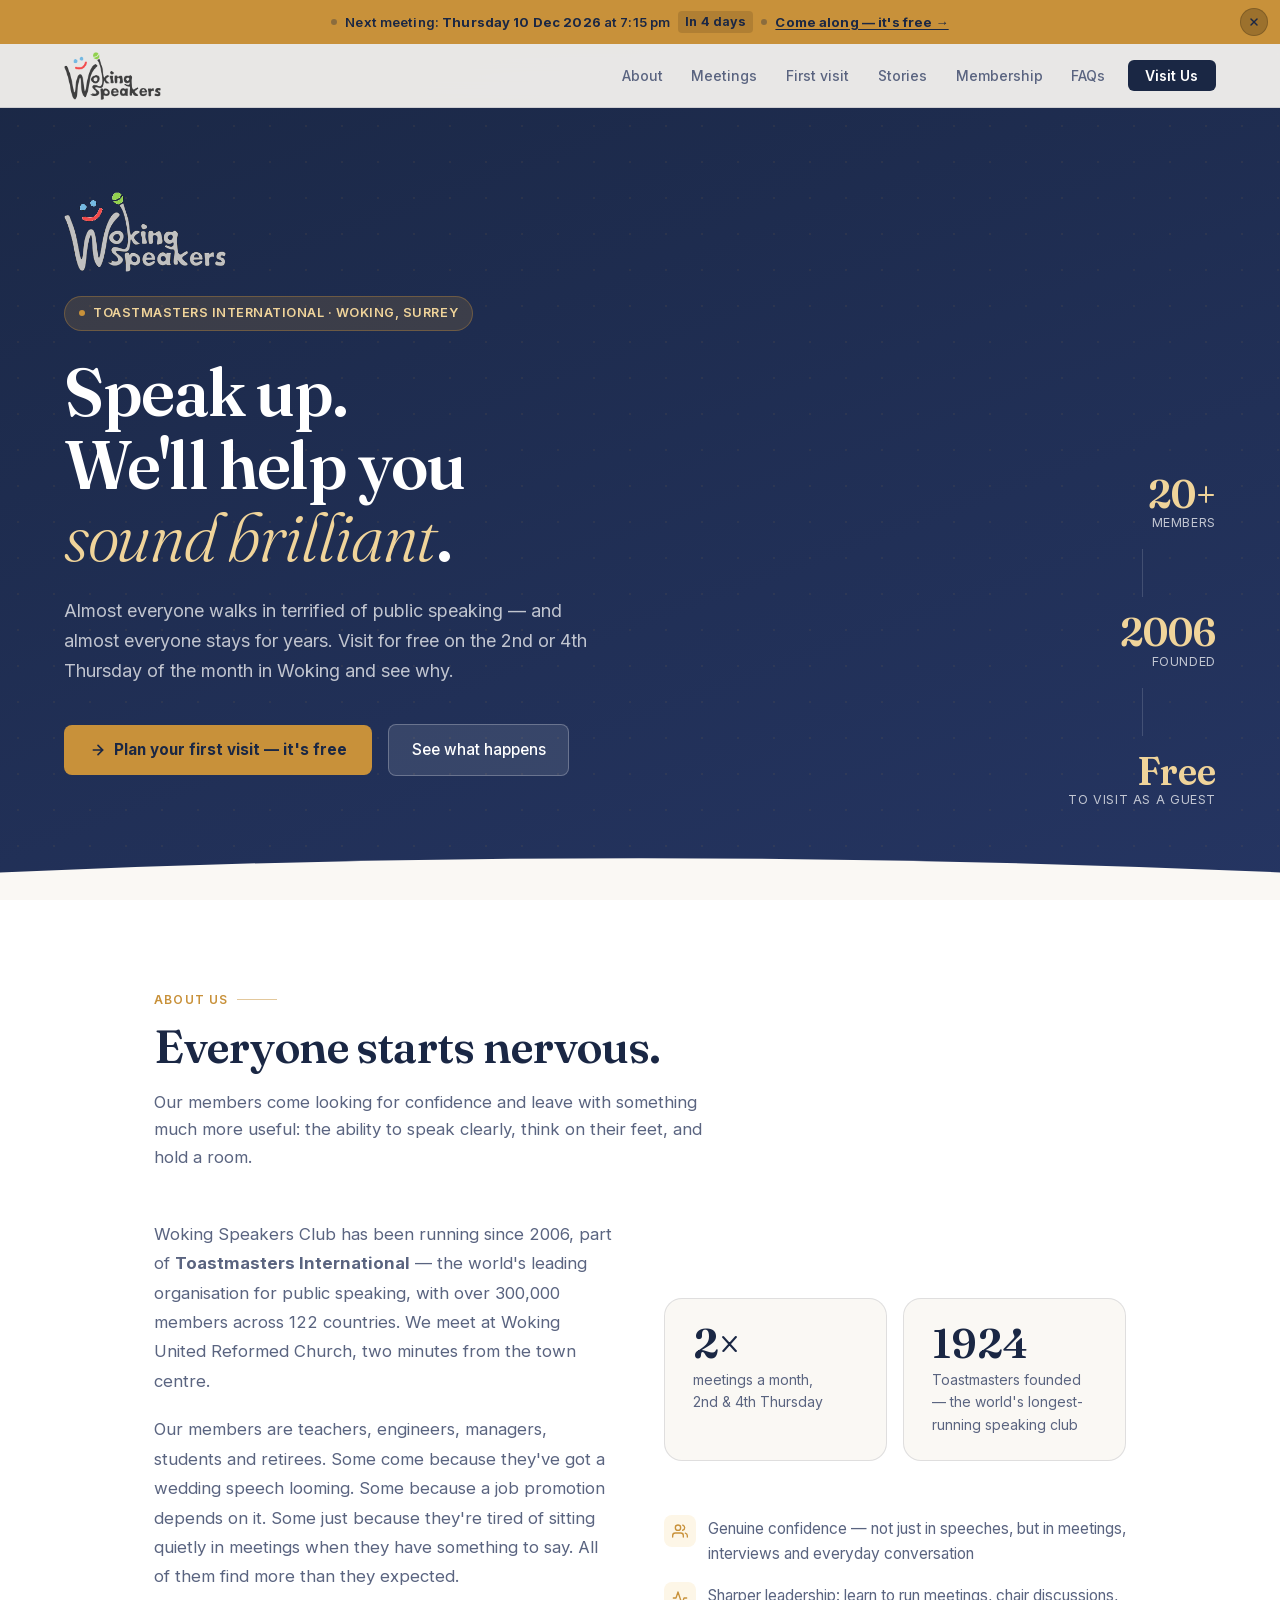
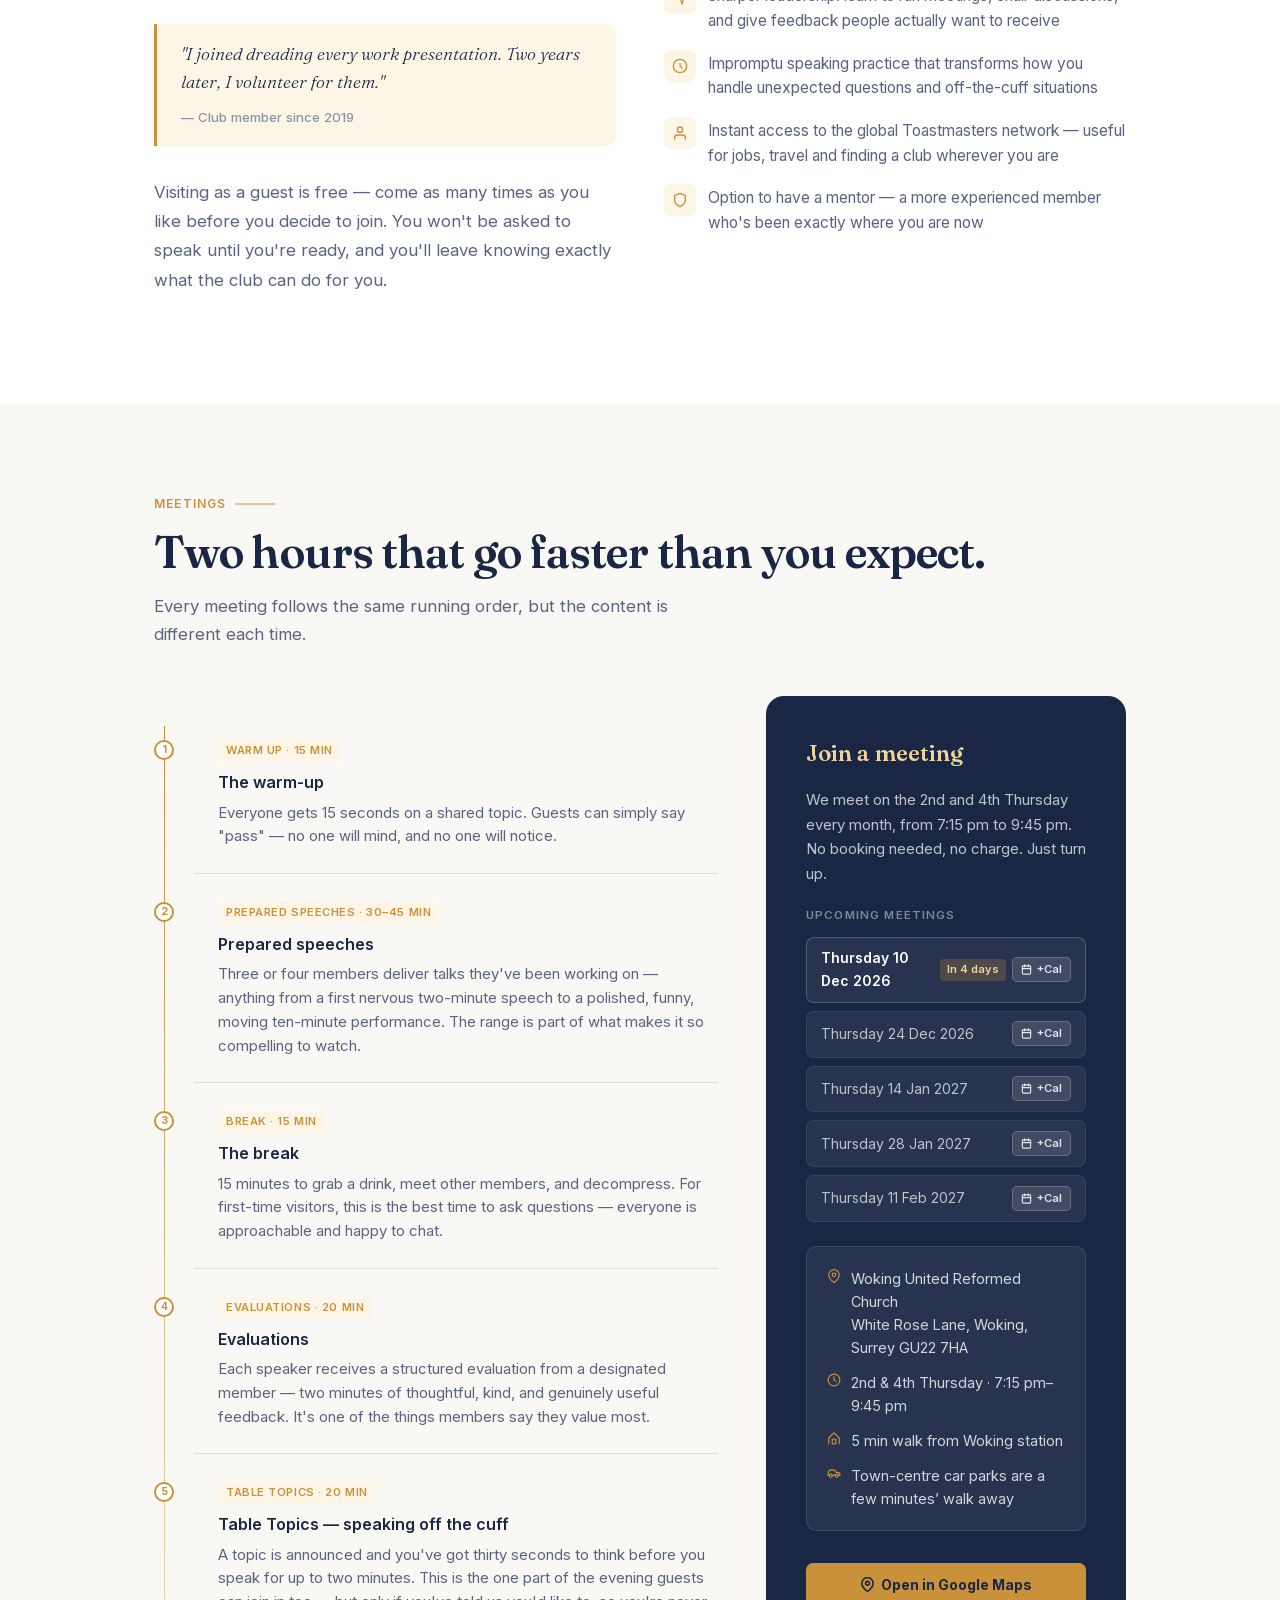
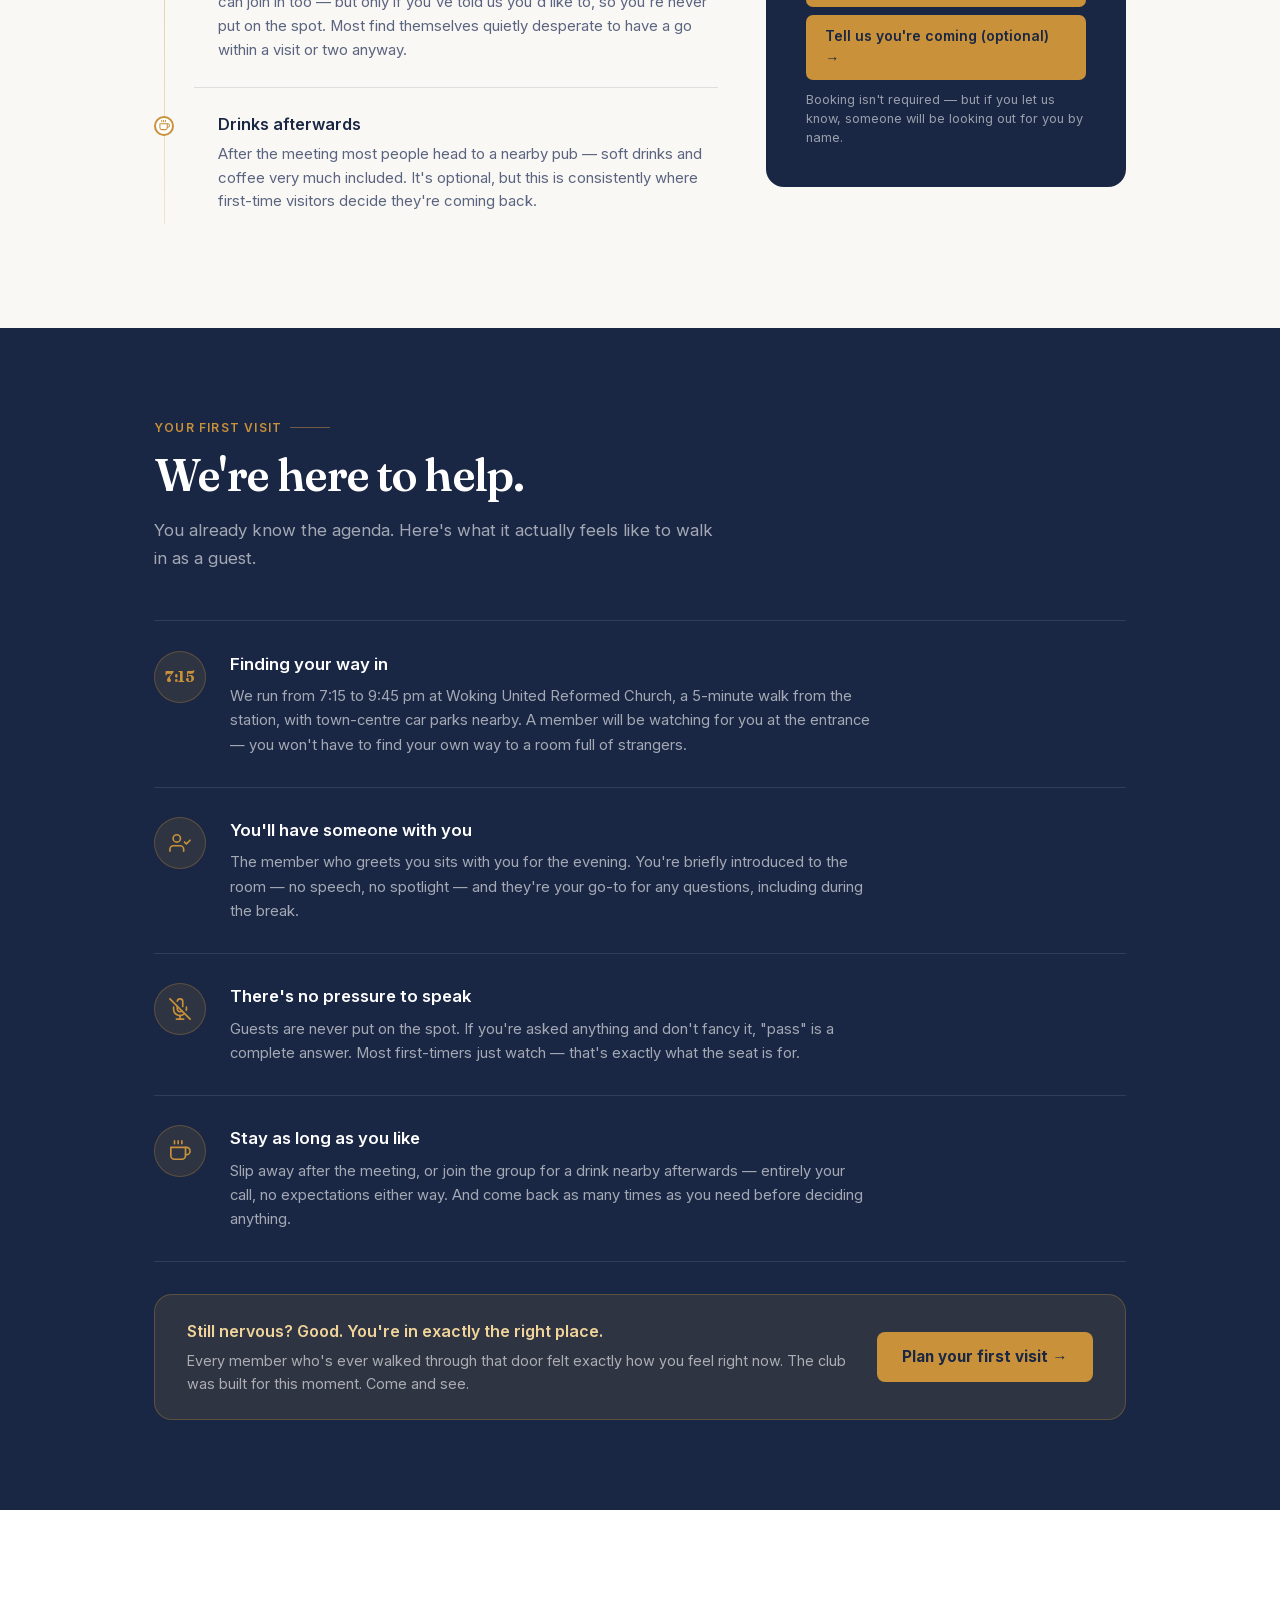
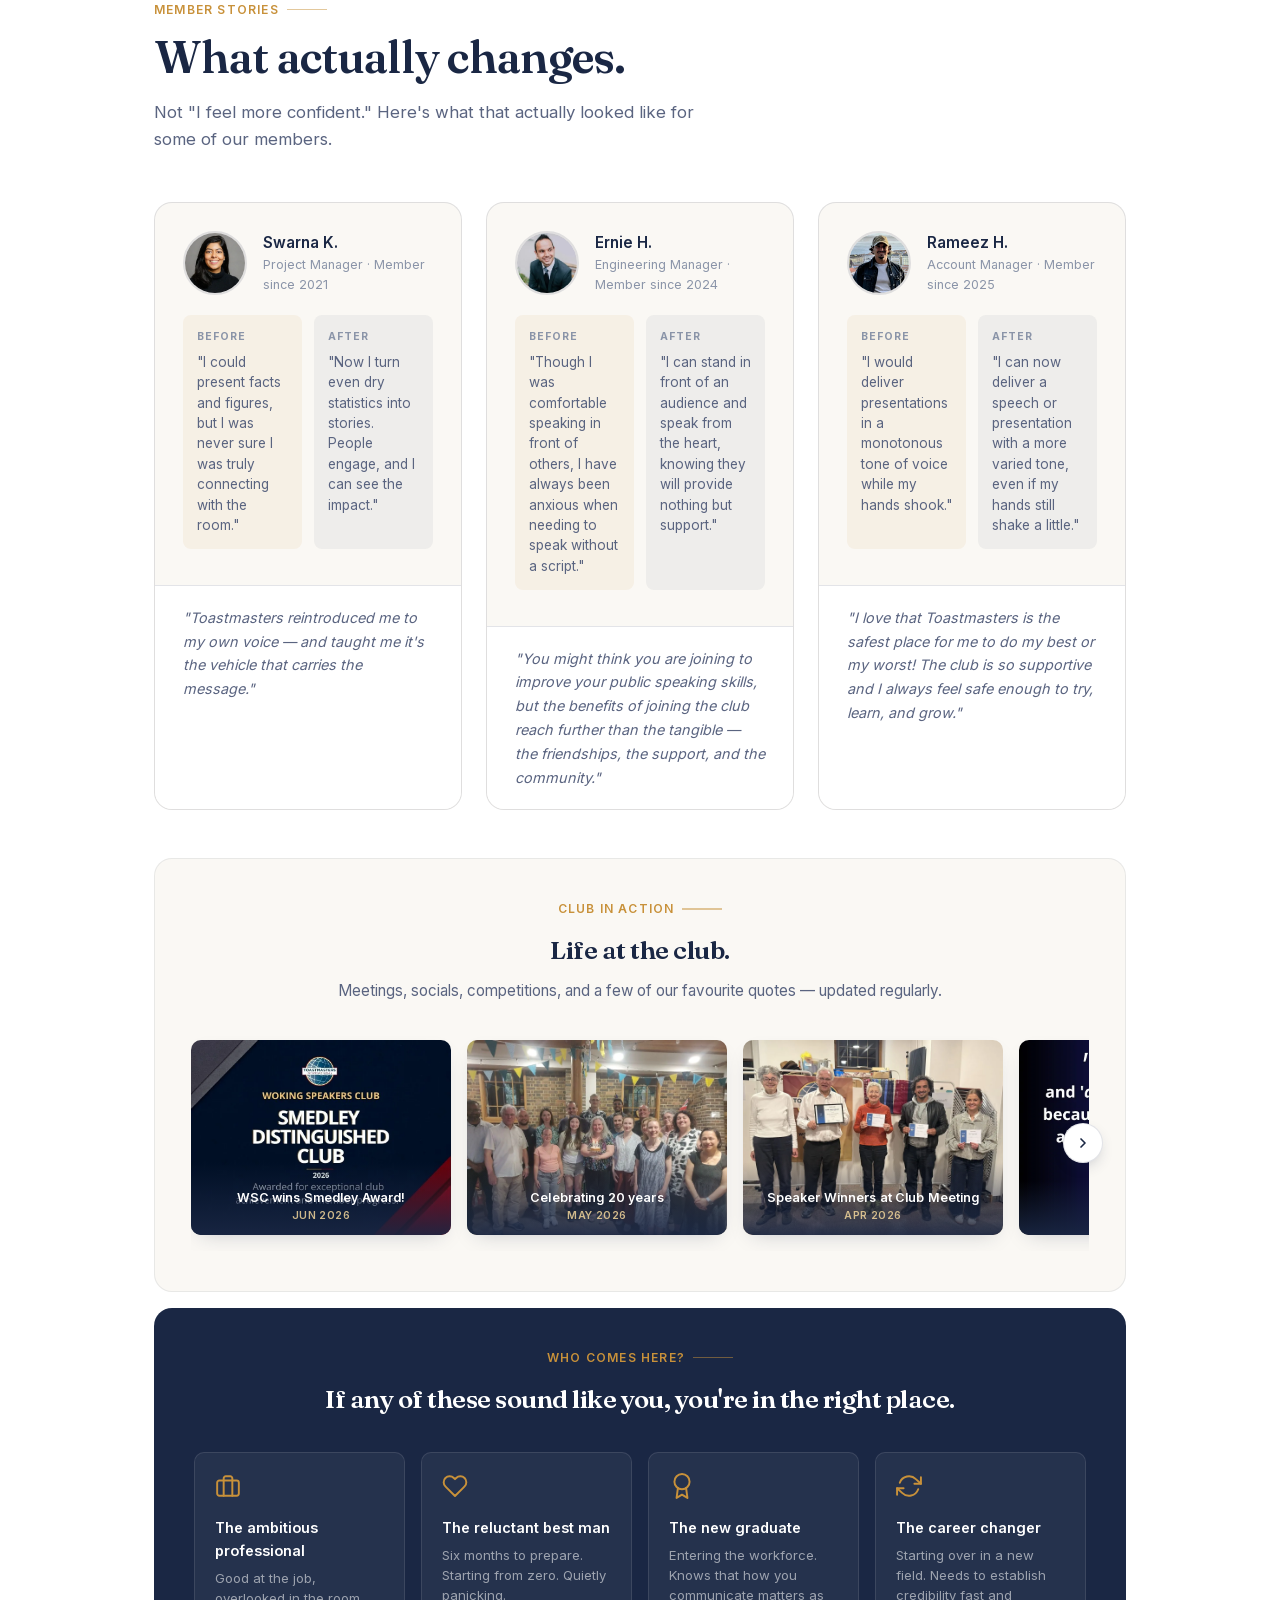
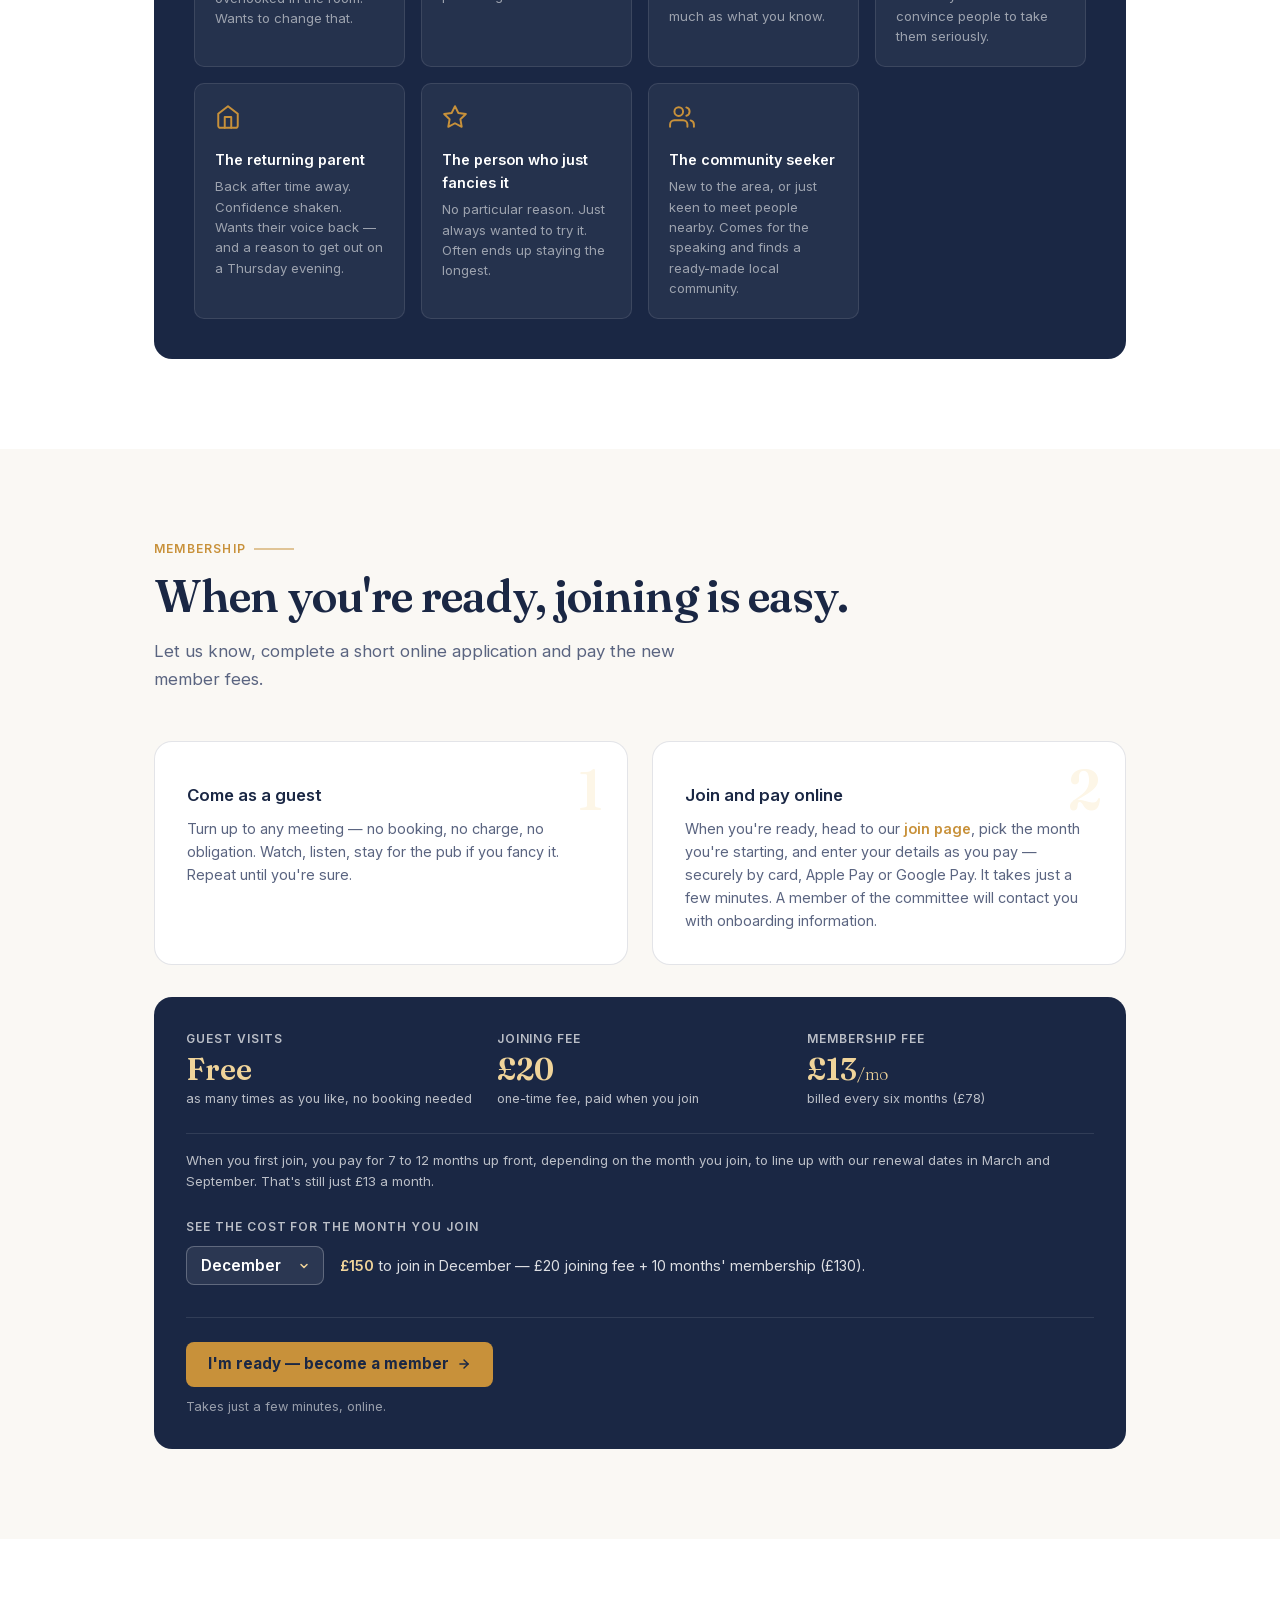
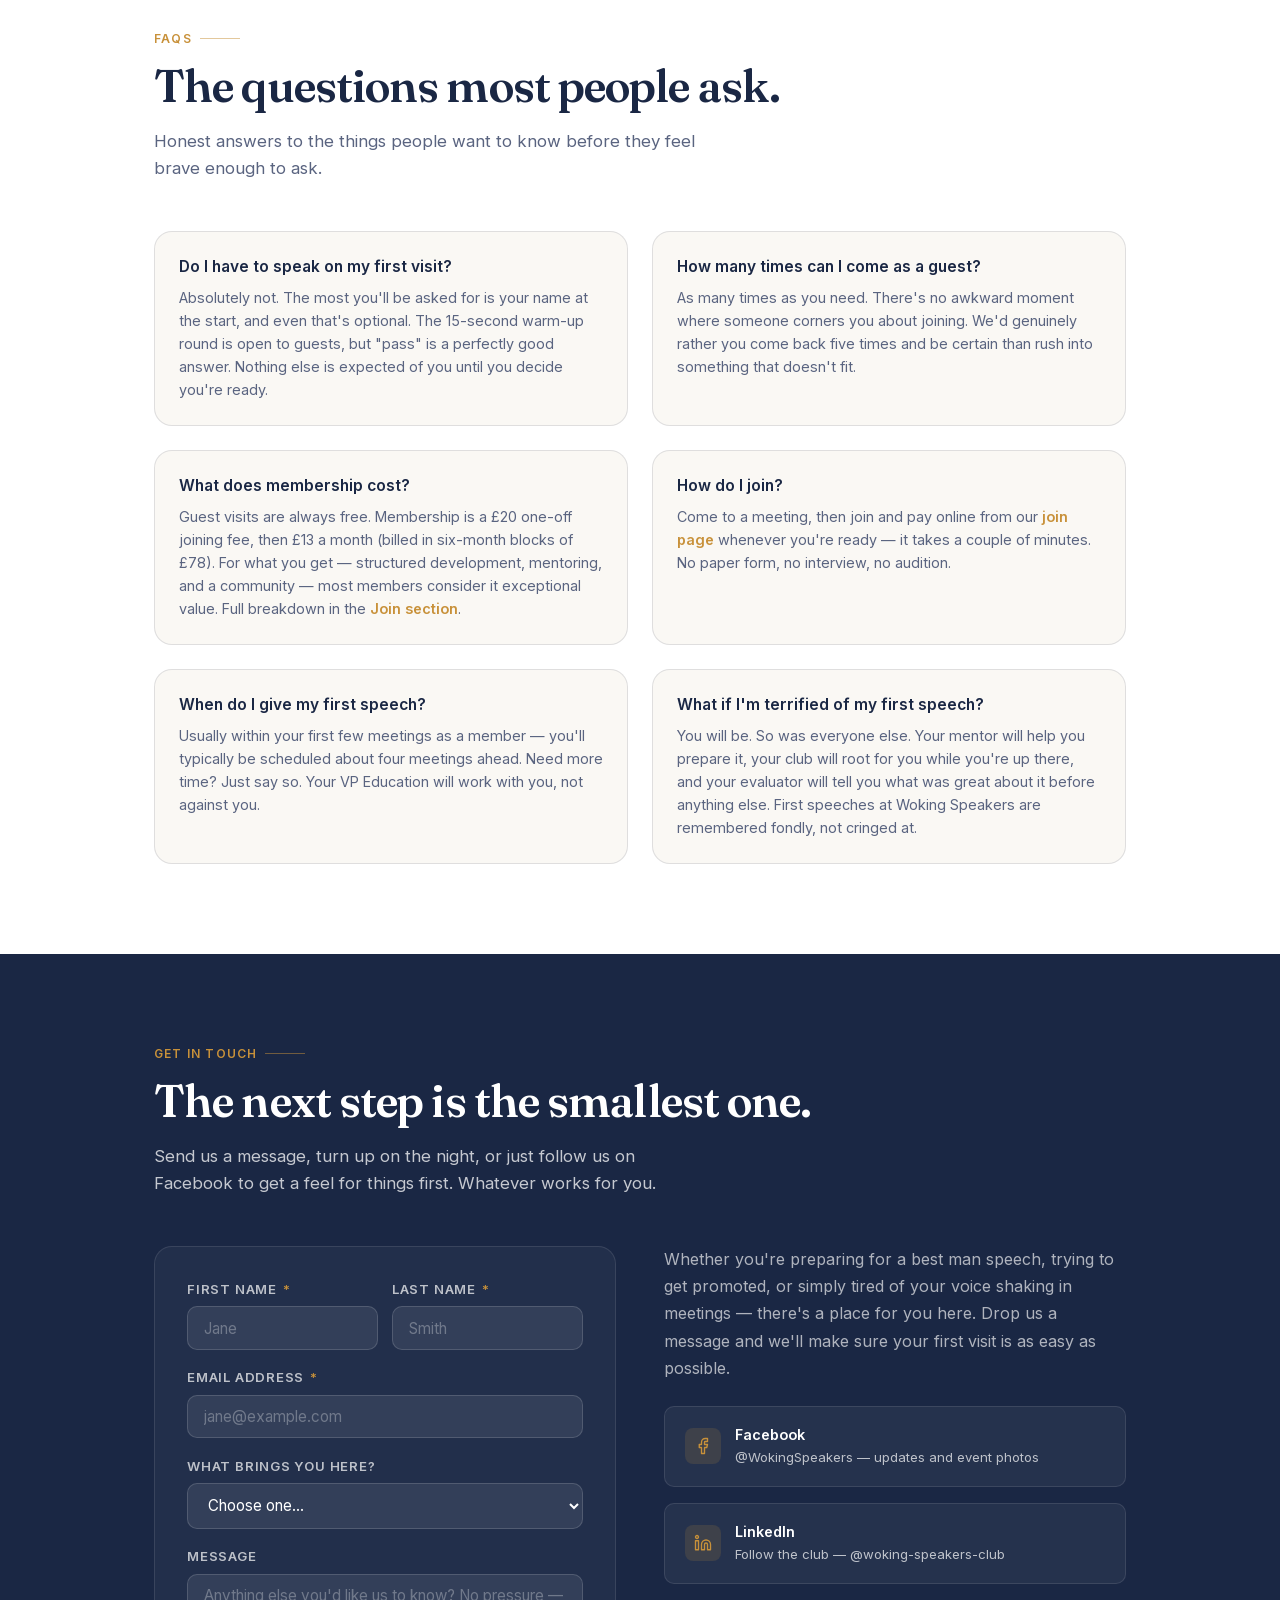
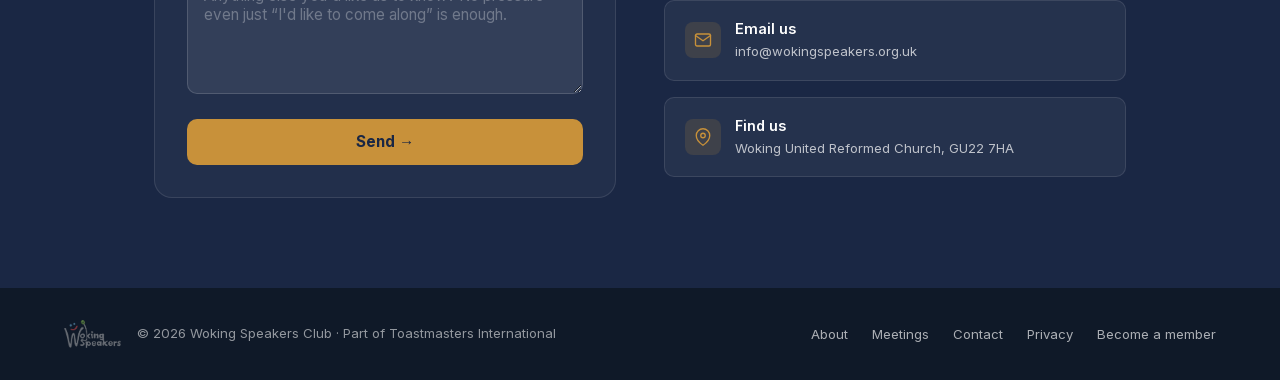
==== commit 6f6071a4: "Add files via upload" ====
--- a/index.html
+++ b/index.html
@@ -17,9 +17,7 @@
 <meta name="twitter:description" content="A Toastmasters-affiliated club meeting on the 2nd and 4th Thursday of the month in Woking, Surrey. Come as a guest, find your voice, make friends.">
 <meta name="twitter:image" content="https://wscwebsite.netlify.app/images/og-image.png">
 
-<link rel="preconnect" href="https://fonts.googleapis.com">
-<link rel="preconnect" href="https://fonts.gstatic.com" crossorigin>
-<link href="https://fonts.googleapis.com/css2?family=Fraunces:ital,opsz,wght@0,9..144,300;0,9..144,600;1,9..144,300&family=Inter:wght@400;500;600&display=swap" rel="stylesheet">
+<link rel="stylesheet" href="fonts.css">
 
 <link rel="stylesheet" href="styles.css">
 
@@ -90,7 +88,7 @@
     <li><a href="#meetings">Meetings</a></li>
     <li><a href="#firstvisit">First visit</a></li>
     <li><a href="#stories">Stories</a></li>
-    <li><a href="#join">Join</a></li>
+    <li><a href="#join">Membership</a></li>
     <li><a href="#faq">FAQs</a></li>
     <li><a href="#contact" class="nav-cta">Visit Us</a></li>
   </ul>
@@ -251,7 +249,7 @@
             <div class="timeline-body">A topic is announced and you've got thirty seconds to think before you speak for up to two minutes. This is the one part of the evening guests can join in too — but only if you've told us you'd like to, so you're never put on the spot. Most find themselves quietly desperate to have a go within a visit or two anyway.</div>
           </div>
           <div class="timeline-item">
-            <div class="timeline-dot">🍺</div>
+            <div class="timeline-dot"><svg viewBox="0 0 24 24"><path d="M18 8h1a4 4 0 0 1 0 8h-1"/><path d="M2 8h16v9a4 4 0 0 1-4 4H6a4 4 0 0 1-4-4V8z"/><line x1="6" y1="1" x2="6" y2="4"/><line x1="10" y1="1" x2="10" y2="4"/><line x1="14" y1="1" x2="14" y2="4"/></svg></div>
             <div class="timeline-title">Drinks afterwards</div>
             <div class="timeline-body">After the meeting most people head to a nearby pub — soft drinks and coffee very much included. It's optional, but this is consistently where first-time visitors decide they're coming back.</div>
           </div>
@@ -259,7 +257,7 @@
       </div>
 
       <div class="meetings-aside fade-up">
-        <h3>Come and see</h3>
+        <h3>Join a meeting</h3>
         <p>We meet on the 2nd and 4th Thursday every month, from <span data-cfg="meetingTime">7:15 pm</span> to <span data-cfg="meetingEndTime">9:45 pm</span>. No booking needed, no charge. Just turn up.</p>
 
         <div style="margin: 1.25rem 0 0;">
@@ -315,7 +313,7 @@
       </div>
 
       <div class="guest-row fade-up">
-        <div class="guest-row-icon">👋</div>
+        <div class="guest-row-icon"><svg viewBox="0 0 24 24"><path d="M16 21v-2a4 4 0 0 0-4-4H5a4 4 0 0 0-4 4v2"/><circle cx="8.5" cy="7" r="4"/><polyline points="17 11 19 13 23 9"/></svg></div>
         <div class="guest-row-text">
           <h3>You'll have someone with you</h3>
           <p>The member who greets you sits with you for the evening. You're briefly introduced to the room — no speech, no spotlight — and they're your go-to for any questions, including during the break.</p>
@@ -323,7 +321,7 @@
       </div>
 
       <div class="guest-row fade-up">
-        <div class="guest-row-icon">🙅</div>
+        <div class="guest-row-icon"><svg viewBox="0 0 24 24"><line x1="1" y1="1" x2="23" y2="23"/><path d="M9 9v3a3 3 0 0 0 5.12 2.12M15 9.34V4a3 3 0 0 0-5.94-.6"/><path d="M17 16.95A7 7 0 0 1 5 12v-2m14 0v2a7 7 0 0 1-.11 1.23"/><line x1="12" y1="19" x2="12" y2="23"/><line x1="8" y1="23" x2="16" y2="23"/></svg></div>
         <div class="guest-row-text">
           <h3>There's no pressure to speak</h3>
           <p>Guests are never put on the spot. If you're asked anything and don't fancy it, "pass" is a complete answer. Most first-timers just watch — that's exactly what the seat is for.</p>
@@ -331,7 +329,7 @@
       </div>
 
       <div class="guest-row fade-up">
-        <div class="guest-row-icon">🍺</div>
+        <div class="guest-row-icon"><svg viewBox="0 0 24 24"><path d="M18 8h1a4 4 0 0 1 0 8h-1"/><path d="M2 8h16v9a4 4 0 0 1-4 4H6a4 4 0 0 1-4-4V8z"/><line x1="6" y1="1" x2="6" y2="4"/><line x1="10" y1="1" x2="10" y2="4"/><line x1="14" y1="1" x2="14" y2="4"/></svg></div>
         <div class="guest-row-text">
           <h3>Stay as long as you like</h3>
           <p>Slip away after the meeting, or join the group for a drink nearby afterwards — entirely your call, no expectations either way. And come back as many times as you need before deciding anything.</p>
@@ -368,7 +366,7 @@
             <!-- Member photo — to change it, upload a new image and update the src below -->
             <div class="member-avatar" style="flex-shrink:0;">
               <img
-                src="images/swarna.jpg"
+                src="images/swarna.webp"
                 alt="Swarna K."
                 class="member-photo"
                 onerror="this.style.display='none'; this.nextElementSibling.style.display='flex';">
@@ -404,7 +402,7 @@
             <!-- Member photo — to change it, upload a new image and update the src below -->
             <div class="member-avatar" style="flex-shrink:0;">
               <img
-                src="images/ernie.jpg"
+                src="images/ernie.webp"
                 alt="Ernie H."
                 class="member-photo"
                 onerror="this.style.display='none'; this.nextElementSibling.style.display='flex';">
@@ -440,7 +438,7 @@
             <!-- Member photo — to change it, upload a new image and update the src below -->
             <div class="member-avatar" style="flex-shrink:0;">
               <img
-                src="images/rameez.jpg"
+                src="images/rameez.webp"
                 alt="Rameez H."
                 class="member-photo"
                 onerror="this.style.display='none'; this.nextElementSibling.style.display='flex';">
@@ -505,37 +503,37 @@
       </div>
       <div class="persona-grid">
         <div class="persona-card">
-          <div class="persona-icon">💼</div>
+          <div class="persona-icon"><svg viewBox="0 0 24 24"><rect x="2" y="7" width="20" height="14" rx="2" ry="2"/><path d="M16 21V5a2 2 0 0 0-2-2h-4a2 2 0 0 0-2 2v16"/></svg></div>
           <div class="persona-title">The ambitious professional</div>
           <p class="persona-desc">Good at the job, overlooked in the room. Wants to change that.</p>
         </div>
         <div class="persona-card">
-          <div class="persona-icon">💍</div>
+          <div class="persona-icon"><svg viewBox="0 0 24 24"><path d="M20.84 4.61a5.5 5.5 0 0 0-7.78 0L12 5.67l-1.06-1.06a5.5 5.5 0 0 0-7.78 7.78l1.06 1.06L12 21.23l7.78-7.78 1.06-1.06a5.5 5.5 0 0 0 0-7.78z"/></svg></div>
           <div class="persona-title">The reluctant best man</div>
           <p class="persona-desc">Six months to prepare. Starting from zero. Quietly panicking.</p>
         </div>
         <div class="persona-card">
-          <div class="persona-icon">🎓</div>
+          <div class="persona-icon"><svg viewBox="0 0 24 24"><circle cx="12" cy="8" r="7"/><polyline points="8.21 13.89 7 23 12 20 17 23 15.79 13.88"/></svg></div>
           <div class="persona-title">The new graduate</div>
           <p class="persona-desc">Entering the workforce. Knows that how you communicate matters as much as what you know.</p>
         </div>
         <div class="persona-card">
-          <div class="persona-icon">🔄</div>
+          <div class="persona-icon"><svg viewBox="0 0 24 24"><polyline points="23 4 23 10 17 10"/><polyline points="1 20 1 14 7 14"/><path d="M3.51 9a9 9 0 0 1 14.85-3.36L23 10M1 14l4.64 4.36A9 9 0 0 0 20.49 15"/></svg></div>
           <div class="persona-title">The career changer</div>
           <p class="persona-desc">Starting over in a new field. Needs to establish credibility fast and convince people to take them seriously.</p>
         </div>
         <div class="persona-card">
-          <div class="persona-icon">🏠</div>
+          <div class="persona-icon"><svg viewBox="0 0 24 24"><path d="M3 9l9-7 9 7v11a2 2 0 0 1-2 2H5a2 2 0 0 1-2-2z"/><polyline points="9 22 9 12 15 12 15 22"/></svg></div>
           <div class="persona-title">The returning parent</div>
           <p class="persona-desc">Back after time away. Confidence shaken. Wants their voice back — and a reason to get out on a Thursday evening.</p>
         </div>
         <div class="persona-card">
-          <div class="persona-icon">✨</div>
+          <div class="persona-icon"><svg viewBox="0 0 24 24"><polygon points="12 2 15.09 8.26 22 9.27 17 14.14 18.18 21.02 12 17.77 5.82 21.02 7 14.14 2 9.27 8.91 8.26 12 2"/></svg></div>
           <div class="persona-title">The person who just fancies it</div>
           <p class="persona-desc">No particular reason. Just always wanted to try it. Often ends up staying the longest.</p>
         </div>
         <div class="persona-card">
-          <div class="persona-icon">🫂</div>
+          <div class="persona-icon"><svg viewBox="0 0 24 24"><path d="M17 21v-2a4 4 0 0 0-4-4H5a4 4 0 0 0-4 4v2"/><circle cx="9" cy="7" r="4"/><path d="M23 21v-2a4 4 0 0 0-3-3.87"/><path d="M16 3.13a4 4 0 0 1 0 7.75"/></svg></div>
           <div class="persona-title">The community seeker</div>
           <p class="persona-desc">New to the area, or just keen to meet people nearby. Comes for the speaking and finds a ready-made local community.</p>
         </div>
@@ -604,7 +602,7 @@
 <section id="faq">
   <div class="section-inner">
     <div class="section-label">FAQs</div>
-    <h2 class="section-title">The questions everyone Googles first.</h2>
+    <h2 class="section-title">The questions most people ask.</h2>
     <p class="section-sub">Honest answers to the things people want to know before they feel brave enough to ask.</p>
 
     <div class="faq-grid">
@@ -746,11 +744,9 @@
   <ul class="footer-links">
     <li><a href="#about">About</a></li>
     <li><a href="#meetings">Meetings</a></li>
-    <li><a href="join.html">Join</a></li>
     <li><a href="#contact">Contact</a></li>
-    <li><a href="members.html">Members area</a></li>
     <li><a href="privacy.html">Privacy</a></li>
-    <li><a href="https://www.linkedin.com/company/woking-speakers-club/" data-cfg-href="linkedinUrl" target="_blank" rel="noopener" aria-label="Woking Speakers Club on LinkedIn (opens in new tab)">LinkedIn ↗</a></li>
+    <li><a href="join.html">Become a member</a></li>
   </ul>
 </footer>
 
@@ -759,482 +755,6 @@
   <svg width="20" height="20" viewBox="0 0 24 24" fill="none" stroke="currentColor" stroke-width="2.5" stroke-linecap="round" stroke-linejoin="round"><path d="M18 15l-6-6-6 6"/></svg>
 </button>
 
-<script>
-  // ═══════════════════════════════════════════════════════════════
-  // 1. CONFIG & SHARED DATE HELPERS
-  //    Everything below reads from wsc-config.js (loaded at the top of
-  //    this file) and provides date/time utilities used by the sections
-  //    further down — the banner, the upcoming meetings list, the guest
-  //    date picker, and the calendar (.ics / Google Calendar) links.
-  // ═══════════════════════════════════════════════════════════════
-  const CFG = window.WSC_CONFIG;
-
-  // Fees are plain numbers in the config; the six-month total is derived
-  // here so it can never drift out of step with the monthly fee.
-  CFG.sixMonthFee = CFG.monthlyFee * 6;
-
-  // Populate any element marked <span data-cfg="key"> with the matching
-  // value from wsc-config.js, so prices, venue and times only ever need
-  // editing in one place. Fee values are numbers, so prefix them with £.
-  // The HTML keeps a sensible fallback for no-JS.
-  const CURRENCY_KEYS = new Set(['joiningFee', 'monthlyFee', 'sixMonthFee']);
-  document.querySelectorAll('[data-cfg]').forEach(el => {
-    const key = el.getAttribute('data-cfg');
-    let val = CFG[key];
-    if (val == null || val === '') return;
-    if (CURRENCY_KEYS.has(key)) val = '£' + val;
-    el.textContent = val;
-  });
-
-  // Same idea, but for link destinations: <a data-cfg-href="key" href="...">
-  // The href in the HTML is the no-JS fallback; config overrides it when
-  // present, so the Maps/Facebook/LinkedIn URLs only need editing in one place.
-  document.querySelectorAll('[data-cfg-href]').forEach(el => {
-    const val = CFG[el.getAttribute('data-cfg-href')];
-    if (val) el.href = val;
-  });
-
-  const DAYS_LONG    = ['Sunday','Monday','Tuesday','Wednesday','Thursday','Friday','Saturday'];
-  const MONTHS_SHORT = ['Jan','Feb','Mar','Apr','May','Jun','Jul','Aug','Sep','Oct','Nov','Dec'];
-  const MONTHS_LONG  = ['January','February','March','April','May','June','July','August','September','October','November','December'];
-
-  // ── Shared date & calendar helpers (wsc-dates.js) ─────────────
-  // The meeting-schedule maths, UK BST handling and .ics / Google Calendar
-  // builders live in wsc-dates.js, shared with the thank-you page. These thin
-  // wrappers bake in the homepage's guest-facing calendar description so the
-  // call sites below can stay tidy.
-  const D = window.WSC_DATES;
-  const MEETING_CAL_DESC = 'Free for guests - no booking needed. Come along and see what we are about.';
-  const getMeetingDates  = (count) => D.getMeetingDates(count);
-  const makeICSString    = (date)  => D.makeICSString(date, MEETING_CAL_DESC);
-  const makeGoogleCalUrl = (date)  => D.makeGoogleCalUrl(date, MEETING_CAL_DESC);
-
-  // Formats a meeting date as "Thursday 9 Jul 2026", plus a relative label
-  // ("Today" / "Next week" / "In N days") when it's coming up soon.
-  function formatDate(d) {
-    const today = new Date();
-    today.setHours(0,0,0,0);
-    const target = new Date(d); target.setHours(0,0,0,0);
-    const diff = Math.round((target - today) / 86400000);
-    const label = diff === 0 ? 'Today' : diff === 7 ? 'Next week' : diff <= 14 ? 'In ' + diff + ' days' : null;
-    const str = DAYS_LONG[d.getDay()] + ' ' + d.getDate() + ' ' + MONTHS_SHORT[d.getMonth()] + ' ' + d.getFullYear();
-    return { str, label, diff };
-  }
-
-  function formatGalleryDate(iso) {
-    if (!iso) return '';                       // date is optional — no date, no label
-    const [y, m] = iso.split('-').map(Number);
-    if (!y || !m) return '';                   // ignore a malformed date rather than showing "undefined"
-    return `${MONTHS_SHORT[m - 1]} ${y}`;
-  }
-
-  function calIconSVG() {
-    return '<svg width="11" height="11" viewBox="0 0 24 24" fill="none" stroke="currentColor" stroke-width="2.5" stroke-linecap="round"><rect x="3" y="4" width="18" height="18" rx="2"/><line x1="16" y1="2" x2="16" y2="6"/><line x1="8" y1="2" x2="8" y2="6"/><line x1="3" y1="10" x2="21" y2="10"/></svg>';
-  }
-
-  const meetings = getMeetingDates(6);
-
-  // ═══════════════════════════════════════════════════════════════
-  // 2. NEXT-MEETING BANNER
-  //    Content (date/countdown) and the show/hide/dismiss behaviour
-  //    that repositions the nav bar and hero underneath it.
-  // ═══════════════════════════════════════════════════════════════
-  if (!CFG.showBanner) {
-    document.getElementById('nextBanner').style.display = 'none';
-  }
-
-  const { str: nextStr, diff } = formatDate(meetings[0]);
-  document.getElementById('nextMeetingDate').textContent = nextStr;
-  const meetingTimeEl = document.getElementById('meetingTime');
-  if (meetingTimeEl) meetingTimeEl.textContent = CFG.meetingTime || '7:15 pm';
-  const countdown = diff === 0 ? 'Tonight!' : diff === 1 ? 'Tomorrow' : 'In ' + diff + ' days';
-  document.getElementById('bannerCountdown').textContent = countdown;
-
-  const banner = document.getElementById('nextBanner');
-  const bannerDismissBtn = document.getElementById('bannerDismiss');
-  const siteNav = document.querySelector('nav');
-  const hero = document.getElementById('home');
-  const NAV_H = 64;
-
-  function getBannerHeight() {
-    return banner.classList.contains('dismissed') ? 0 : banner.offsetHeight;
-  }
-
-  function applyLayout(animate) {
-    const bh = getBannerHeight();
-    if (!animate) siteNav.style.transition = 'none';
-    siteNav.style.top = bh + 'px';
-    hero.style.paddingTop = (bh + NAV_H + 40) + 'px';
-    // Update CSS var so mobile nav dropdown sits in the right place
-    document.documentElement.style.setProperty('--nav-bottom', (bh + NAV_H) + 'px');
-    if (!animate) requestAnimationFrame(() => { siteNav.style.transition = ''; });
-  }
-
-  function dismissBanner() {
-    banner.classList.add('dismissed');
-    applyLayout(true);
-    sessionStorage.setItem('bannerDismissed', '1');
-  }
-
-  // On load: restore dismissed state, then measure & position (no animation)
-  if (sessionStorage.getItem('bannerDismissed') === '1') {
-    banner.classList.add('dismissed');
-  }
-  applyLayout(false);
-  window.addEventListener('resize', () => applyLayout(false)); // banner may reflow on mobile
-  bannerDismissBtn.addEventListener('click', dismissBanner);
-
-  // ═══════════════════════════════════════════════════════════════
-  // 3. UPCOMING MEETINGS LIST (in the Meetings section aside)
-  // ═══════════════════════════════════════════════════════════════
-  const upcomingContainer = document.getElementById('upcomingMeetings');
-  meetings.slice(0, 5).forEach((d, i) => {
-    const isNext = i === 0;
-    const { str, label } = formatDate(d);
-    const calUrl    = 'data:text/calendar;charset=utf8,' + encodeURIComponent(makeICSString(d));
-    const googleUrl = makeGoogleCalUrl(d);
-    const labelHtml = label
-      ? `<span style="font-size:0.7rem; font-weight:600; background:rgba(200,145,58,0.25); color:#f0d49a; border-radius:4px; padding:2px 7px; white-space:nowrap;">${label}</span>`
-      : '';
-
-    const el = document.createElement('div');
-    el.style.cssText = `display:flex; align-items:center; justify-content:space-between; gap:10px; padding:0.6rem 0.85rem; background:rgba(255,255,255,0.06); border-radius:8px; border:1px solid rgba(255,255,255,${isNext ? '0.2' : '0.08'});`;
-    el.innerHTML = `
-      <span style="font-size:0.875rem; color:${isNext ? '#fff' : 'rgba(255,255,255,0.7)'}; font-weight:${isNext ? '600' : '400'};">${str}</span>
-      <span style="display:flex;align-items:center;gap:6px;flex-shrink:0;">
-        ${labelHtml}
-        <div class="cal-wrap">
-          <button type="button" class="cal-btn" title="Add to calendar" onclick="this.nextElementSibling.classList.toggle('open')">${calIconSVG()} +Cal</button>
-          <div class="cal-dropdown">
-            <a href="${googleUrl}" target="_blank" rel="noopener">${calIconSVG()} Google Calendar</a>
-            <a href="${calUrl}" target="_blank" rel="noopener">${calIconSVG()} Apple / Outlook (.ics)</a>
-          </div>
-        </div>
-      </span>`;
-    upcomingContainer.appendChild(el);
-  });
-
-  document.addEventListener('click', e => {
-    if (!e.target.closest('.cal-wrap')) {
-      document.querySelectorAll('.cal-dropdown.open').forEach(dd => dd.classList.remove('open'));
-    }
-  });
-
-  // ═══════════════════════════════════════════════════════════════
-  // 4. GUEST DATE PICKER (contact form)
-  //    Shown only when "Attend a meeting as a guest" is selected.
-  // ═══════════════════════════════════════════════════════════════
-  const subjectEl    = document.getElementById('subject');
-  const dateGroupEl  = document.getElementById('meeting-date-group');
-  const dateSelectEl = document.getElementById('preferred-date');
-
-  function syncGuestDatePicker() {
-    const isGuest = subjectEl.value === 'Attend a meeting as a guest';
-    dateGroupEl.style.display = isGuest ? '' : 'none';
-    dateSelectEl.disabled = !isGuest;
-  }
-  subjectEl.addEventListener('change', syncGuestDatePicker);
-
-  // Arriving at the contact form via a "visit" CTA pre-selects the guest
-  // option so the meeting-date picker is already showing when they land.
-  document.querySelectorAll('[data-visit-cta]').forEach(cta => {
-    cta.addEventListener('click', () => {
-      subjectEl.value = 'Attend a meeting as a guest';
-      syncGuestDatePicker();
-    });
-  });
-
-  getMeetingDates(3).forEach(d => {
-    const opt = document.createElement('option');
-    opt.value = `${DAYS_LONG[d.getDay()]} ${d.getDate()} ${MONTHS_LONG[d.getMonth()]} ${d.getFullYear()}`;
-    opt.textContent = opt.value;
-    dateSelectEl.appendChild(opt);
-  });
-
-  // ═══════════════════════════════════════════════════════════════
-  // 5. "CLUB IN ACTION" PHOTO CAROUSEL
-  //    Photo content (filenames/dates/descriptions) lives in
-  //    wsc-config.js as CFG.galleryPhotos — see that file to add,
-  //    update, or remove a photo. This section just renders it.
-  // ═══════════════════════════════════════════════════════════════
-  const galleryTrack = document.getElementById('galleryTrack');
-  if (galleryTrack) {
-    const galleryPrevBtn = document.getElementById('galleryPrev');
-    const galleryNextBtn = document.getElementById('galleryNext');
-
-    // Hide an arrow once scrolling that direction would do nothing —
-    // called on load, on scroll, and on resize (which can change whether
-    // the photos overflow the track at all).
-    function updateGalleryNav() {
-      const EPSILON = 10; // allows for the track's own padding/margin, not a real scroll position
-      const maxScroll = galleryTrack.scrollWidth - galleryTrack.clientWidth;
-      const atStart = galleryTrack.scrollLeft <= EPSILON;
-      const atEnd = galleryTrack.scrollLeft >= maxScroll - EPSILON;
-      if (galleryPrevBtn) galleryPrevBtn.classList.toggle('is-hidden', atStart);
-      if (galleryNextBtn) galleryNextBtn.classList.toggle('is-hidden', atEnd);
-    }
-
-    // Referenced from the onerror= attribute below — hides a slide whose
-    // image file is missing, then re-checks whether the arrows are still needed.
-    function galleryImageError(img) {
-      img.parentElement.style.display = 'none';
-      updateGalleryNav();
-    }
-
-    // ── Lightbox: click (or keyboard-activate) a photo to enlarge it ──
-    // One overlay is created and reused for every photo.
-    const lightbox = document.createElement('div');
-    lightbox.className = 'lightbox';
-    lightbox.setAttribute('role', 'dialog');
-    lightbox.setAttribute('aria-modal', 'true');
-    lightbox.setAttribute('aria-label', 'Enlarged photo');
-    lightbox.innerHTML =
-      '<button class="lightbox-close" type="button" aria-label="Close">' +
-        '<svg width="20" height="20" viewBox="0 0 24 24" fill="none" stroke="currentColor" stroke-width="2.5" stroke-linecap="round"><line x1="18" y1="6" x2="6" y2="18"/><line x1="6" y1="6" x2="18" y2="18"/></svg>' +
-      '</button>' +
-      '<figure class="lightbox-figure">' +
-        '<img class="lightbox-img" alt="">' +
-        '<figcaption class="lightbox-caption"></figcaption>' +
-      '</figure>';
-    document.body.appendChild(lightbox);
-    const lbImg     = lightbox.querySelector('.lightbox-img');
-    const lbCaption = lightbox.querySelector('.lightbox-caption');
-    const lbClose   = lightbox.querySelector('.lightbox-close');
-    let lbLastFocus = null;
-
-    function openLightbox(src, descText, dateText) {
-      lbImg.src = src;
-      lbImg.alt = descText || 'Woking Speakers Club';
-      lbCaption.textContent = '';                 // rebuild caption from scratch
-      if (descText) {
-        const d = document.createElement('span');
-        d.className = 'lightbox-caption-text';
-        d.textContent = descText;                 // textContent keeps < and " safe
-        lbCaption.appendChild(d);
-      }
-      if (dateText) {
-        const dt = document.createElement('span');
-        dt.className = 'lightbox-caption-date';
-        dt.textContent = dateText;
-        lbCaption.appendChild(dt);
-      }
-      lbCaption.style.display = (descText || dateText) ? '' : 'none';
-      lbLastFocus = document.activeElement;
-      lightbox.classList.add('open');
-      document.body.style.overflow = 'hidden';    // stop the page scrolling behind
-      // Defer focus to after the click fully resolves — otherwise the browser
-      // re-focuses the just-clicked image and steals it back.
-      setTimeout(() => lbClose.focus(), 0);
-    }
-
-    function closeLightbox() {
-      lightbox.classList.remove('open');
-      document.body.style.overflow = '';
-      lbImg.removeAttribute('src');               // release the large image
-      if (lbLastFocus && lbLastFocus.focus) lbLastFocus.focus();
-    }
-
-    lbClose.addEventListener('click', closeLightbox);
-    lightbox.addEventListener('click', e => { if (e.target === lightbox) closeLightbox(); });
-    document.addEventListener('keydown', e => {
-      if (!lightbox.classList.contains('open')) return;
-      if (e.key === 'Escape') closeLightbox();
-      else if (e.key === 'Tab') { e.preventDefault(); lbClose.focus(); } // trap focus in the dialog
-    });
-
-    (CFG.galleryPhotos || []).forEach(photo => {
-      const item = document.createElement('div');
-      item.className = 'gallery-item';
-
-      // If the image file doesn't exist yet, hide this slide rather than
-      // showing a broken image — lets you add list entries ahead of the upload.
-      const img = document.createElement('img');
-      img.loading = 'lazy';
-      img.onerror = () => galleryImageError(img);
-      img.src = `images/${photo.file}`;
-
-      // Caption strip along the bottom of the photo — the description and date
-      // are BOTH optional. Leave "desc" and/or "date" out of the config entry
-      // (or blank) and that line is skipped; leave out both and no caption strip
-      // is added at all, so the photo shows clean with no gradient overlay.
-      const descText = (photo.desc || '').trim();
-      const dateText = formatGalleryDate(photo.date);
-
-      // With no caption to describe it, give the image a sensible alt rather
-      // than leaving it unlabelled for screen readers.
-      img.alt = descText ? '' : 'Woking Speakers Club';
-
-      if (descText || dateText) {
-        const caption = document.createElement('div');
-        caption.className = 'gallery-caption';
-        if (descText) {
-          const desc = document.createElement('span');
-          desc.className = 'gallery-caption-text';
-          desc.textContent = descText;   // textContent keeps < and " safe
-          caption.appendChild(desc);
-        }
-        if (dateText) {
-          const date = document.createElement('span');
-          date.className = 'gallery-caption-date';
-          date.textContent = dateText;
-          caption.appendChild(date);
-        }
-        item.append(img, caption);
-      } else {
-        item.append(img);              // clean photo, no overlay
-      }
-
-      // Make the photo open the lightbox (mouse + keyboard).
-      img.setAttribute('role', 'button');
-      img.setAttribute('tabindex', '0');
-      img.setAttribute('aria-label', (descText ? descText + ' — ' : '') + 'view larger');
-      const openThis = () => openLightbox(img.currentSrc || img.src, descText, dateText);
-      img.addEventListener('click', openThis);
-      img.addEventListener('keydown', e => {
-        if (e.key === 'Enter' || e.key === ' ') { e.preventDefault(); openThis(); }
-      });
-
-      galleryTrack.appendChild(item);
-    });
-
-    function scrollGallery(direction) {
-      const firstItem = galleryTrack.querySelector('.gallery-item');
-      const step = firstItem ? firstItem.getBoundingClientRect().width + 16 : 276;
-      galleryTrack.scrollBy({ left: direction * step, behavior: 'smooth' });
-    }
-    galleryPrevBtn.addEventListener('click', () => scrollGallery(-1));
-    galleryNextBtn.addEventListener('click', () => scrollGallery(1));
-    galleryTrack.addEventListener('scroll', updateGalleryNav);
-    window.addEventListener('resize', updateGalleryNav);
-    updateGalleryNav();
-  }
-
-  // ═══════════════════════════════════════════════════════════════
-  // 5b. JOIN-COST BY MONTH (price-box month picker)
-  //    Shows the up-front cost for any joining month, using exactly the
-  //    same numbers as the join page — all derived from wsc-config.js.
-  // ═══════════════════════════════════════════════════════════════
-  const joinMonthSelect = document.getElementById('joinMonthSelect');
-  if (joinMonthSelect) {
-    const joinMonthResult = document.getElementById('joinMonthResult');
-    const nowMonth = new Date().getMonth(); // 0–11
-
-    // 12 options, ordered from the current month so the most likely choice
-    // is first and selected by default.
-    for (let i = 0; i < 12; i++) {
-      const m = (nowMonth + i) % 12;         // 0–11
-      const opt = document.createElement('option');
-      opt.value = String(m + 1);             // 1–12 to match feeData keys
-      opt.textContent = MONTHS_LONG[m];
-      joinMonthSelect.appendChild(opt);
-    }
-
-    function updateJoinCost() {
-      const m = parseInt(joinMonthSelect.value, 10);   // 1–12
-      const info = (CFG.feeData || {})[m];
-      if (!info) { joinMonthResult.textContent = ''; return; }
-      const months     = info.months;
-      const membership = CFG.monthlyFee * months;
-      const total      = CFG.joiningFee + membership;
-      joinMonthResult.innerHTML =
-        `<strong>£${total}</strong> to join in ${MONTHS_LONG[m - 1]} — ` +
-        `£${CFG.joiningFee} joining fee + ${months} months' membership (£${membership}).`;
-    }
-    joinMonthSelect.addEventListener('change', updateJoinCost);
-    updateJoinCost();
-  }
-
-  // ═══════════════════════════════════════════════════════════════
-  // 6. MOBILE NAV TOGGLE
-  // ═══════════════════════════════════════════════════════════════
-  const navToggleBtn = document.getElementById('navToggle');
-  const navLinks = document.getElementById('navLinks');
-  navToggleBtn.addEventListener('click', () => navLinks.classList.toggle('open'));
-  navLinks.querySelectorAll('a').forEach(a => {
-    a.addEventListener('click', () => navLinks.classList.remove('open'));
-  });
-
-  // ═══════════════════════════════════════════════════════════════
-  // 6b. BACK-TO-TOP BUTTON
-  //    Fades in once the visitor has scrolled roughly a screen down;
-  //    scrolls smoothly back to the top (respecting reduced-motion).
-  // ═══════════════════════════════════════════════════════════════
-  const backToTop = document.getElementById('backToTop');
-  if (backToTop) {
-    const toggleBackToTop = () => {
-      backToTop.classList.toggle('visible', window.scrollY > 600);
-    };
-    toggleBackToTop();
-    window.addEventListener('scroll', toggleBackToTop, { passive: true });
-    backToTop.addEventListener('click', () => {
-      const reduce = window.matchMedia('(prefers-reduced-motion: reduce)').matches;
-      window.scrollTo({ top: 0, behavior: reduce ? 'auto' : 'smooth' });
-    });
-  }
-
-  // ═══════════════════════════════════════════════════════════════
-  // 7. SCROLL-IN ANIMATIONS (.fade-up elements)
-  // ═══════════════════════════════════════════════════════════════
-  const fadeObserver = new IntersectionObserver(entries => {
-    entries.forEach(entry => {
-      if (entry.isIntersecting) {
-        entry.target.classList.add('visible');
-        fadeObserver.unobserve(entry.target);
-      }
-    });
-  }, { threshold: 0.12, rootMargin: '0px 0px -40px 0px' });
-  document.querySelectorAll('.fade-up').forEach(el => fadeObserver.observe(el));
-
-  // ═══════════════════════════════════════════════════════════════
-  // 8. CONTACT FORM (Netlify Forms submission + validation)
-  // ═══════════════════════════════════════════════════════════════
-  const contactForm = document.getElementById('contactForm');
-  const formSuccessEl = document.getElementById('formSuccess');
-  const formSubmitBtn = contactForm.querySelector('.btn-submit');
-
-  contactForm.addEventListener('submit', async e => {
-    e.preventDefault();
-    const requiredFields = contactForm.querySelectorAll('[required]');
-    let valid = true;
-    requiredFields.forEach(field => {
-      if (!field.value.trim()) {
-        field.setAttribute('aria-invalid', 'true');
-        valid = false;
-      } else {
-        field.removeAttribute('aria-invalid');
-      }
-    });
-    if (!valid) return;
-
-    formSubmitBtn.disabled = true;
-    formSubmitBtn.textContent = 'Sending…';
-
-    try {
-      const res = await fetch('/', {
-        method: 'POST',
-        headers: { 'Content-Type': 'application/x-www-form-urlencoded' },
-        body: new URLSearchParams(new FormData(contactForm)).toString()
-      });
-      if (res.ok) {
-        contactForm.style.display = 'none';
-        formSuccessEl.style.display = 'block';
-      } else {
-        throw new Error('Network response was not ok');
-      }
-    } catch {
-      formSubmitBtn.disabled = false;
-      formSubmitBtn.textContent = 'Send →';
-      // Clear any error from a previous failed attempt so they don't stack up.
-      contactForm.querySelectorAll('.form-send-error').forEach(el => el.remove());
-      formSubmitBtn.insertAdjacentHTML('afterend', '<p class="form-send-error" role="alert">Something went wrong — please try again or email <a href="mailto:info@wokingspeakers.org.uk">info@wokingspeakers.org.uk</a> directly.</p>');
-    }
-  });
-
-  contactForm.querySelectorAll('[required]').forEach(field => {
-    field.addEventListener('input', () => {
-      if (field.value.trim()) field.removeAttribute('aria-invalid');
-    });
-  });
-</script>
+<script src="wsc-site.js"></script>
 </body>
 </html>
--- a/fonts.css
+++ b/fonts.css
@@ -0,0 +1,77 @@
+/* =============================================================
+   Self-hosted fonts (Fraunces + Inter, latin subset).
+   Downloaded from Google Fonts and served from /fonts so visitors'
+   browsers never contact Google (faster + better for privacy).
+   ============================================================= */
+
+@font-face {
+  font-family: 'Fraunces';
+  font-style: italic;
+  font-weight: 300;
+  font-display: swap;
+  src: url(/fonts/fraunces-italic-300.woff2) format('woff2');
+  unicode-range: U+0000-00FF, U+0131, U+0152-0153, U+02BB-02BC, U+02C6, U+02DA, U+02DC, U+0304, U+0308, U+0329, U+2000-206F, U+20AC, U+2122, U+2191, U+2193, U+2212, U+2215, U+FEFF, U+FFFD;
+}
+
+@font-face {
+  font-family: 'Fraunces';
+  font-style: normal;
+  font-weight: 300;
+  font-display: swap;
+  src: url(/fonts/fraunces-normal-300.woff2) format('woff2');
+  unicode-range: U+0000-00FF, U+0131, U+0152-0153, U+02BB-02BC, U+02C6, U+02DA, U+02DC, U+0304, U+0308, U+0329, U+2000-206F, U+20AC, U+2122, U+2191, U+2193, U+2212, U+2215, U+FEFF, U+FFFD;
+}
+
+@font-face {
+  font-family: 'Fraunces';
+  font-style: normal;
+  font-weight: 600;
+  font-display: swap;
+  src: url(/fonts/fraunces-normal-600.woff2) format('woff2');
+  unicode-range: U+0000-00FF, U+0131, U+0152-0153, U+02BB-02BC, U+02C6, U+02DA, U+02DC, U+0304, U+0308, U+0329, U+2000-206F, U+20AC, U+2122, U+2191, U+2193, U+2212, U+2215, U+FEFF, U+FFFD;
+}
+
+@font-face {
+  font-family: 'Fraunces';
+  font-style: normal;
+  font-weight: 700;
+  font-display: swap;
+  src: url(/fonts/fraunces-normal-700.woff2) format('woff2');
+  unicode-range: U+0000-00FF, U+0131, U+0152-0153, U+02BB-02BC, U+02C6, U+02DA, U+02DC, U+0304, U+0308, U+0329, U+2000-206F, U+20AC, U+2122, U+2191, U+2193, U+2212, U+2215, U+FEFF, U+FFFD;
+}
+
+@font-face {
+  font-family: 'Inter';
+  font-style: normal;
+  font-weight: 400;
+  font-display: swap;
+  src: url(/fonts/inter-normal-400.woff2) format('woff2');
+  unicode-range: U+0000-00FF, U+0131, U+0152-0153, U+02BB-02BC, U+02C6, U+02DA, U+02DC, U+0304, U+0308, U+0329, U+2000-206F, U+20AC, U+2122, U+2191, U+2193, U+2212, U+2215, U+FEFF, U+FFFD;
+}
+
+@font-face {
+  font-family: 'Inter';
+  font-style: normal;
+  font-weight: 500;
+  font-display: swap;
+  src: url(/fonts/inter-normal-500.woff2) format('woff2');
+  unicode-range: U+0000-00FF, U+0131, U+0152-0153, U+02BB-02BC, U+02C6, U+02DA, U+02DC, U+0304, U+0308, U+0329, U+2000-206F, U+20AC, U+2122, U+2191, U+2193, U+2212, U+2215, U+FEFF, U+FFFD;
+}
+
+@font-face {
+  font-family: 'Inter';
+  font-style: normal;
+  font-weight: 600;
+  font-display: swap;
+  src: url(/fonts/inter-normal-600.woff2) format('woff2');
+  unicode-range: U+0000-00FF, U+0131, U+0152-0153, U+02BB-02BC, U+02C6, U+02DA, U+02DC, U+0304, U+0308, U+0329, U+2000-206F, U+20AC, U+2122, U+2191, U+2193, U+2212, U+2215, U+FEFF, U+FFFD;
+}
+
+@font-face {
+  font-family: 'Inter';
+  font-style: normal;
+  font-weight: 700;
+  font-display: swap;
+  src: url(/fonts/inter-normal-700.woff2) format('woff2');
+  unicode-range: U+0000-00FF, U+0131, U+0152-0153, U+02BB-02BC, U+02C6, U+02DA, U+02DC, U+0304, U+0308, U+0329, U+2000-206F, U+20AC, U+2122, U+2191, U+2193, U+2212, U+2215, U+FEFF, U+FFFD;
+}
--- a/styles.css
+++ b/styles.css
@@ -599,6 +599,15 @@
     font-weight: 700;
     color: var(--gold);
   }
+  .timeline-dot svg {
+    width: 11px;
+    height: 11px;
+    stroke: var(--gold);
+    fill: none;
+    stroke-width: 2.2;
+    stroke-linecap: round;
+    stroke-linejoin: round;
+  }
   .timeline-title {
     font-weight: 600;
     font-size: 1rem;
@@ -694,55 +703,6 @@
     align-items: start;
   }
 
-  /* ─── Add to calendar dropdown (Meetings aside) ─────── */
-  .cal-wrap {
-    position: relative;
-    display: inline-flex;
-  }
-  .cal-btn {
-    display: inline-flex;
-    align-items: center;
-    gap: 3px;
-    font-family: inherit;
-    font-size: 0.68rem;
-    font-weight: 600;
-    color: rgba(255,255,255,0.5);
-    background: none;
-    border: 1px solid rgba(255,255,255,0.15);
-    border-radius: 4px;
-    padding: 2px 6px;
-    white-space: nowrap;
-    cursor: pointer;
-    transition: color 0.15s, border-color 0.15s;
-  }
-  .cal-btn:hover { color: rgba(255,255,255,0.9); border-color: rgba(255,255,255,0.4); }
-  .cal-dropdown {
-    display: none;
-    position: absolute;
-    right: 0;
-    top: calc(100% + 6px);
-    background: var(--navy);
-    border: 1px solid rgba(255,255,255,0.15);
-    border-radius: 8px;
-    min-width: 180px;
-    z-index: 50;
-    box-shadow: 0 8px 24px rgba(0,0,0,0.35);
-    overflow: hidden;
-  }
-  .cal-dropdown.open { display: block; }
-  .cal-dropdown a {
-    display: flex;
-    align-items: center;
-    gap: 8px;
-    padding: 9px 12px;
-    font-size: 0.8rem;
-    font-weight: 500;
-    color: rgba(255,255,255,0.85);
-    text-decoration: none;
-    white-space: nowrap;
-  }
-  .cal-dropdown a:hover { background: rgba(255,255,255,0.08); }
-
   /* ─── First visit guest list ────────────────────────── */
   .guest-list {
     display: flex;
@@ -768,6 +728,15 @@
     align-items: center;
     justify-content: center;
     font-size: 1.4rem;
+  }
+  .guest-row-icon svg {
+    width: 22px;
+    height: 22px;
+    stroke: var(--gold);
+    fill: none;
+    stroke-width: 1.8;
+    stroke-linecap: round;
+    stroke-linejoin: round;
   }
   .guest-row-icon--time {
     font-family: 'Fraunces', serif;
@@ -968,55 +937,6 @@
     margin: 0;
   }
   .fee-picker-result strong { color: var(--gold-light); font-weight: 600; }
-
-  /* ─── TIPS ─────────────────────────────────────────── */
-  #tips { background: var(--warm-white); }
-
-  .tips-grid {
-    display: grid;
-    grid-template-columns: 1fr 1fr;
-    gap: 1.5rem;
-    margin-top: 1rem;
-  }
-
-  .tip-card {
-    background: var(--cream);
-    border-radius: var(--radius-lg);
-    padding: 1.75rem;
-    border: 1px solid var(--border);
-  }
-
-  .tip-card-icon {
-    width: 40px;
-    height: 40px;
-    border-radius: 10px;
-    background: var(--gold-pale);
-    display: flex;
-    align-items: center;
-    justify-content: center;
-    margin-bottom: 1rem;
-  }
-  .tip-card-icon svg {
-    width: 20px;
-    height: 20px;
-    stroke: var(--gold);
-    fill: none;
-    stroke-width: 1.8;
-    stroke-linecap: round;
-    stroke-linejoin: round;
-  }
-
-  .tip-card h3 {
-    font-size: 1rem;
-    font-weight: 600;
-    color: var(--navy);
-    margin-bottom: 0.5rem;
-  }
-  .tip-card p {
-    font-size: 0.9rem;
-    color: var(--text-muted);
-    line-height: 1.6;
-  }
 
   /* ─── CONTACT ──────────────────────────────────────── */
   #contact { background: var(--navy); }
@@ -1280,7 +1200,16 @@
     border-radius: var(--radius);
     padding: 1.25rem;
   }
-  .persona-icon { font-size: 1.4rem; margin-bottom: 0.6rem; }
+  .persona-icon { margin-bottom: 0.6rem; }
+  .persona-icon svg {
+    width: 26px;
+    height: 26px;
+    stroke: var(--gold);
+    fill: none;
+    stroke-width: 1.8;
+    stroke-linecap: round;
+    stroke-linejoin: round;
+  }
   .persona-title { font-weight: 600; font-size: 0.9rem; color: var(--warm-white); margin-bottom: 0.35rem; }
   .persona-desc { font-size: 0.82rem; color: rgba(255,255,255,0.55); line-height: 1.55; margin: 0; }
 
@@ -1434,8 +1363,7 @@
     .meetings-layout,
     .contact-grid { grid-template-columns: 1fr; }
     .faq-grid,
-    .join-grid,
-    .tips-grid { grid-template-columns: 1fr; }
+    .join-grid { grid-template-columns: 1fr; }
     .price-box { grid-template-columns: 1fr 1fr; }
     .hero-meta { display: none; }
     .nav-links { display: none; flex-direction: column; position: absolute;
@@ -1485,7 +1413,7 @@
   padding: 3px 8px; cursor: pointer; white-space: nowrap;
   transition: background 0.15s; line-height: 1.5;
 }
-.cal-btn:hover { background: rgba(255,255,255,0.22); }
+.cal-btn:hover { background: rgba(255,255,255,0.22); color: rgba(255,255,255,0.9); border-color: rgba(255,255,255,0.4); }
 .cal-dropdown {
   display: none; position: absolute; right: 0; top: calc(100% + 4px);
   background: #1a2b47; border: 1px solid rgba(255,255,255,0.15);
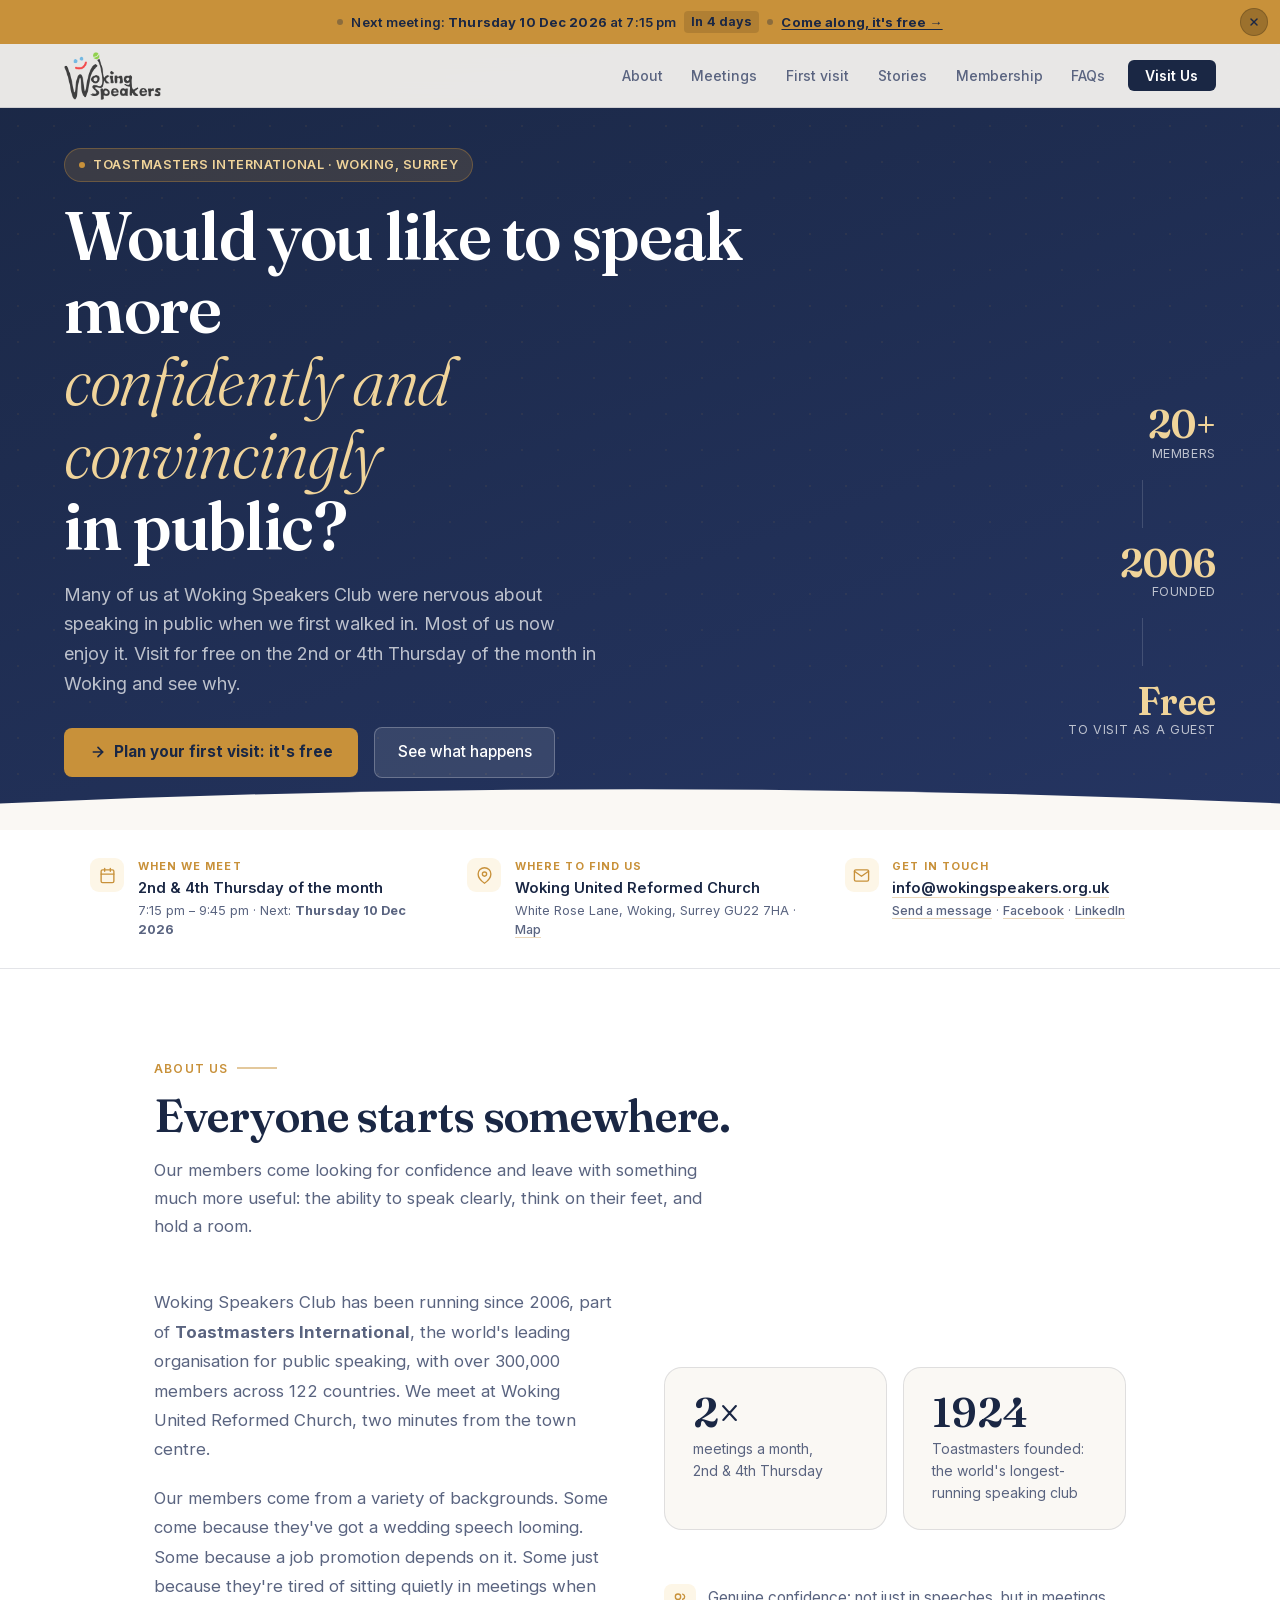
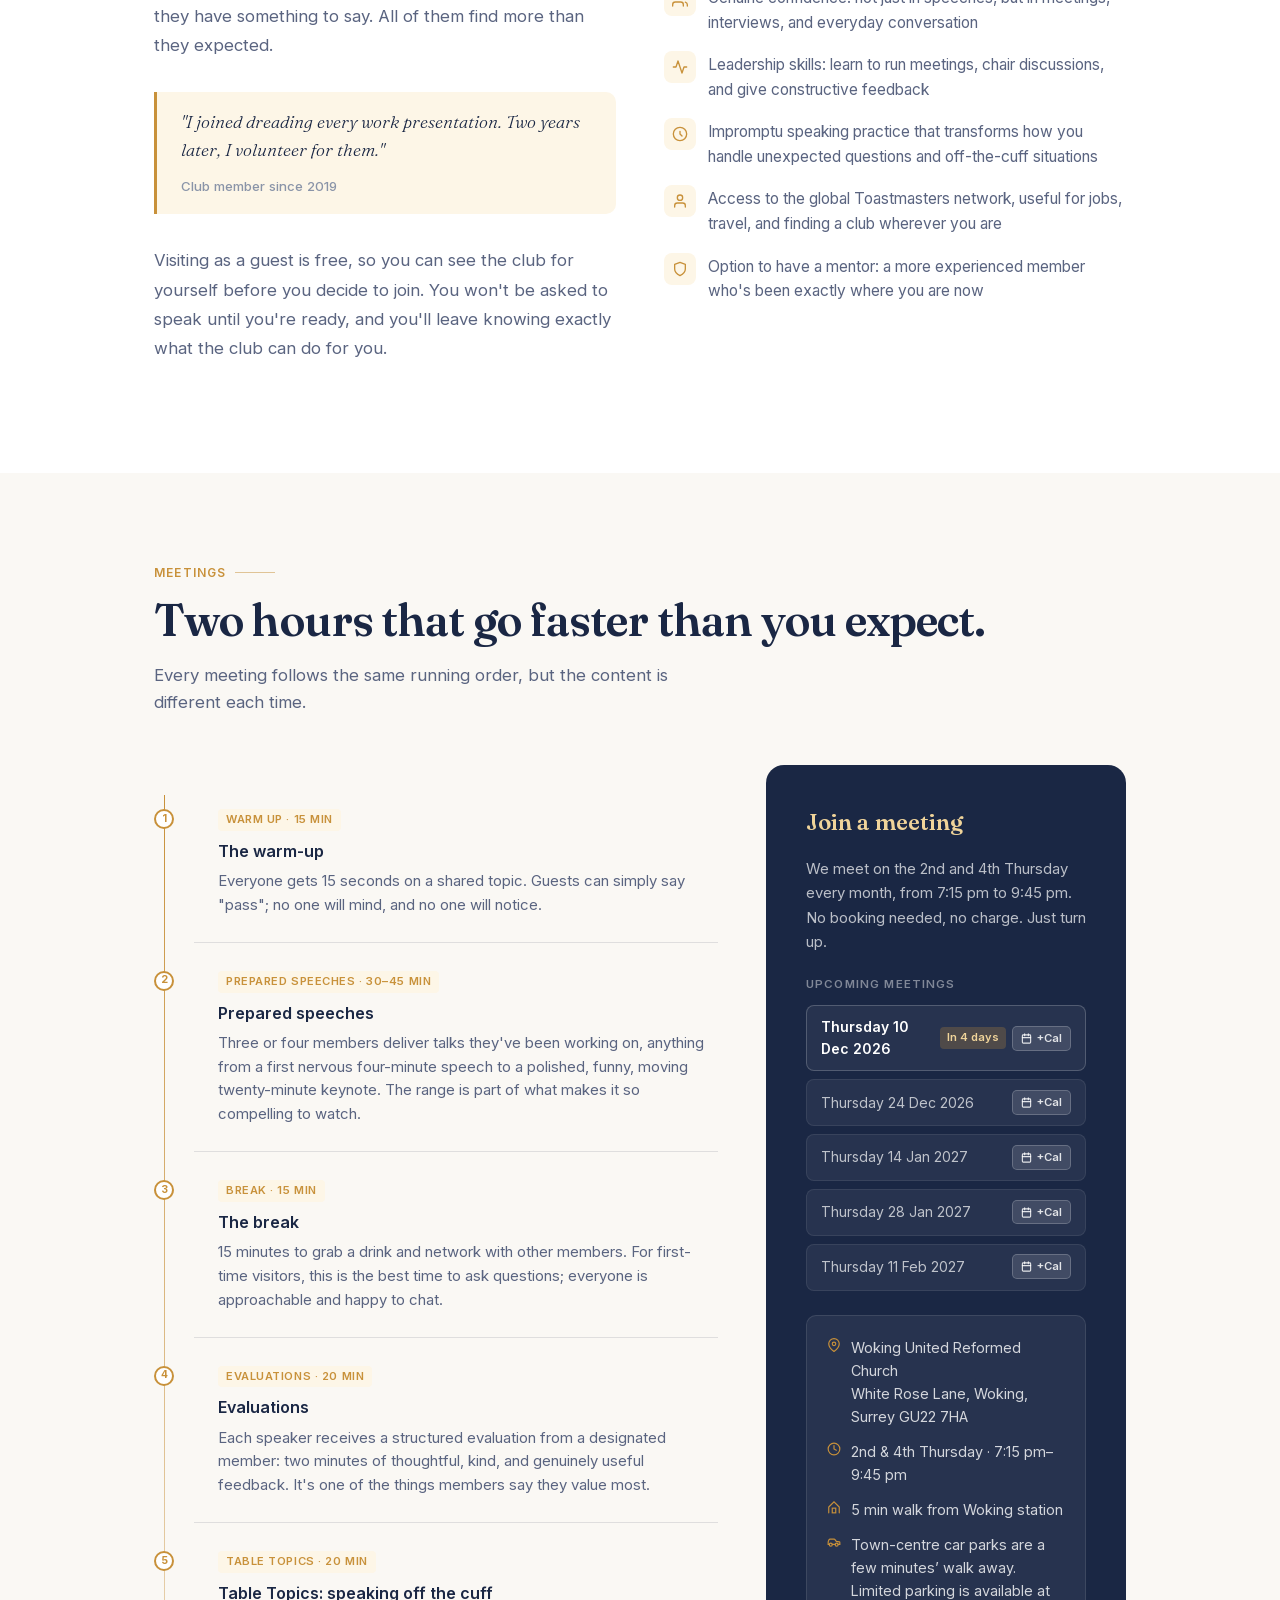
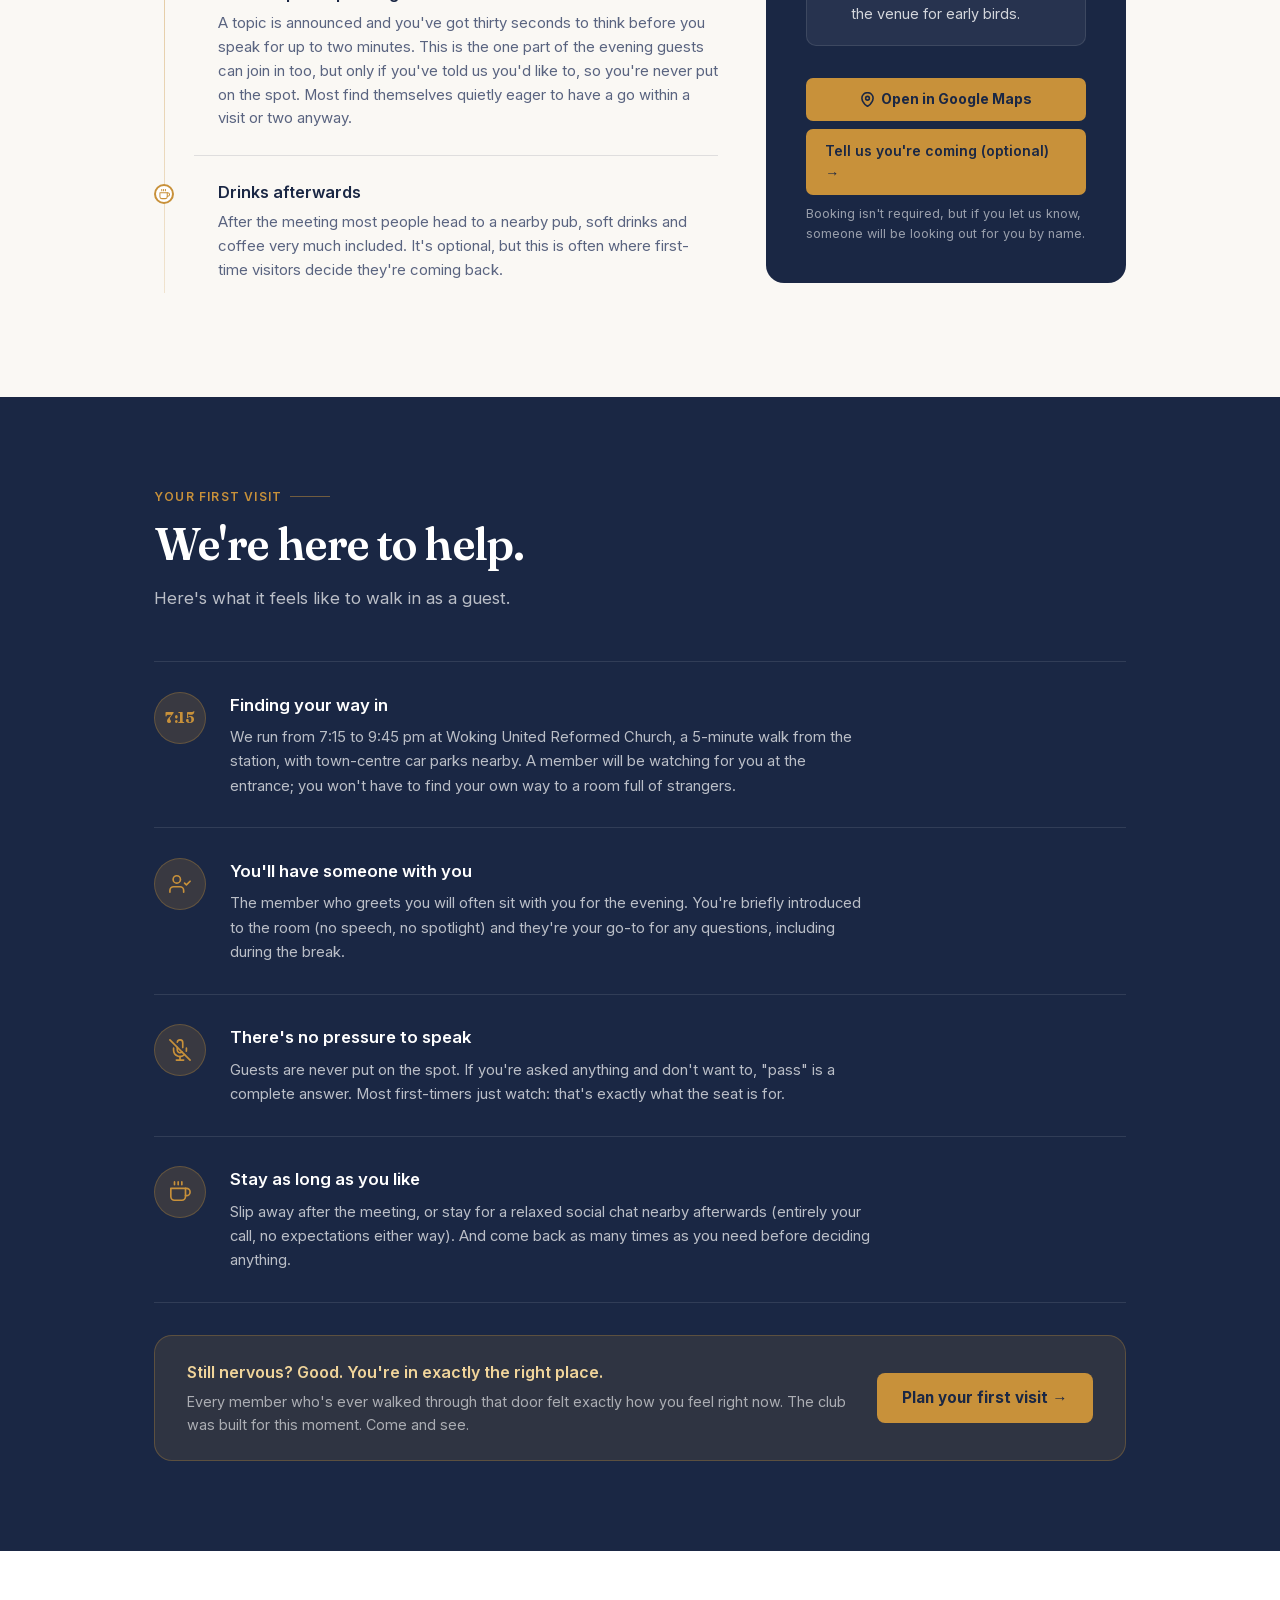
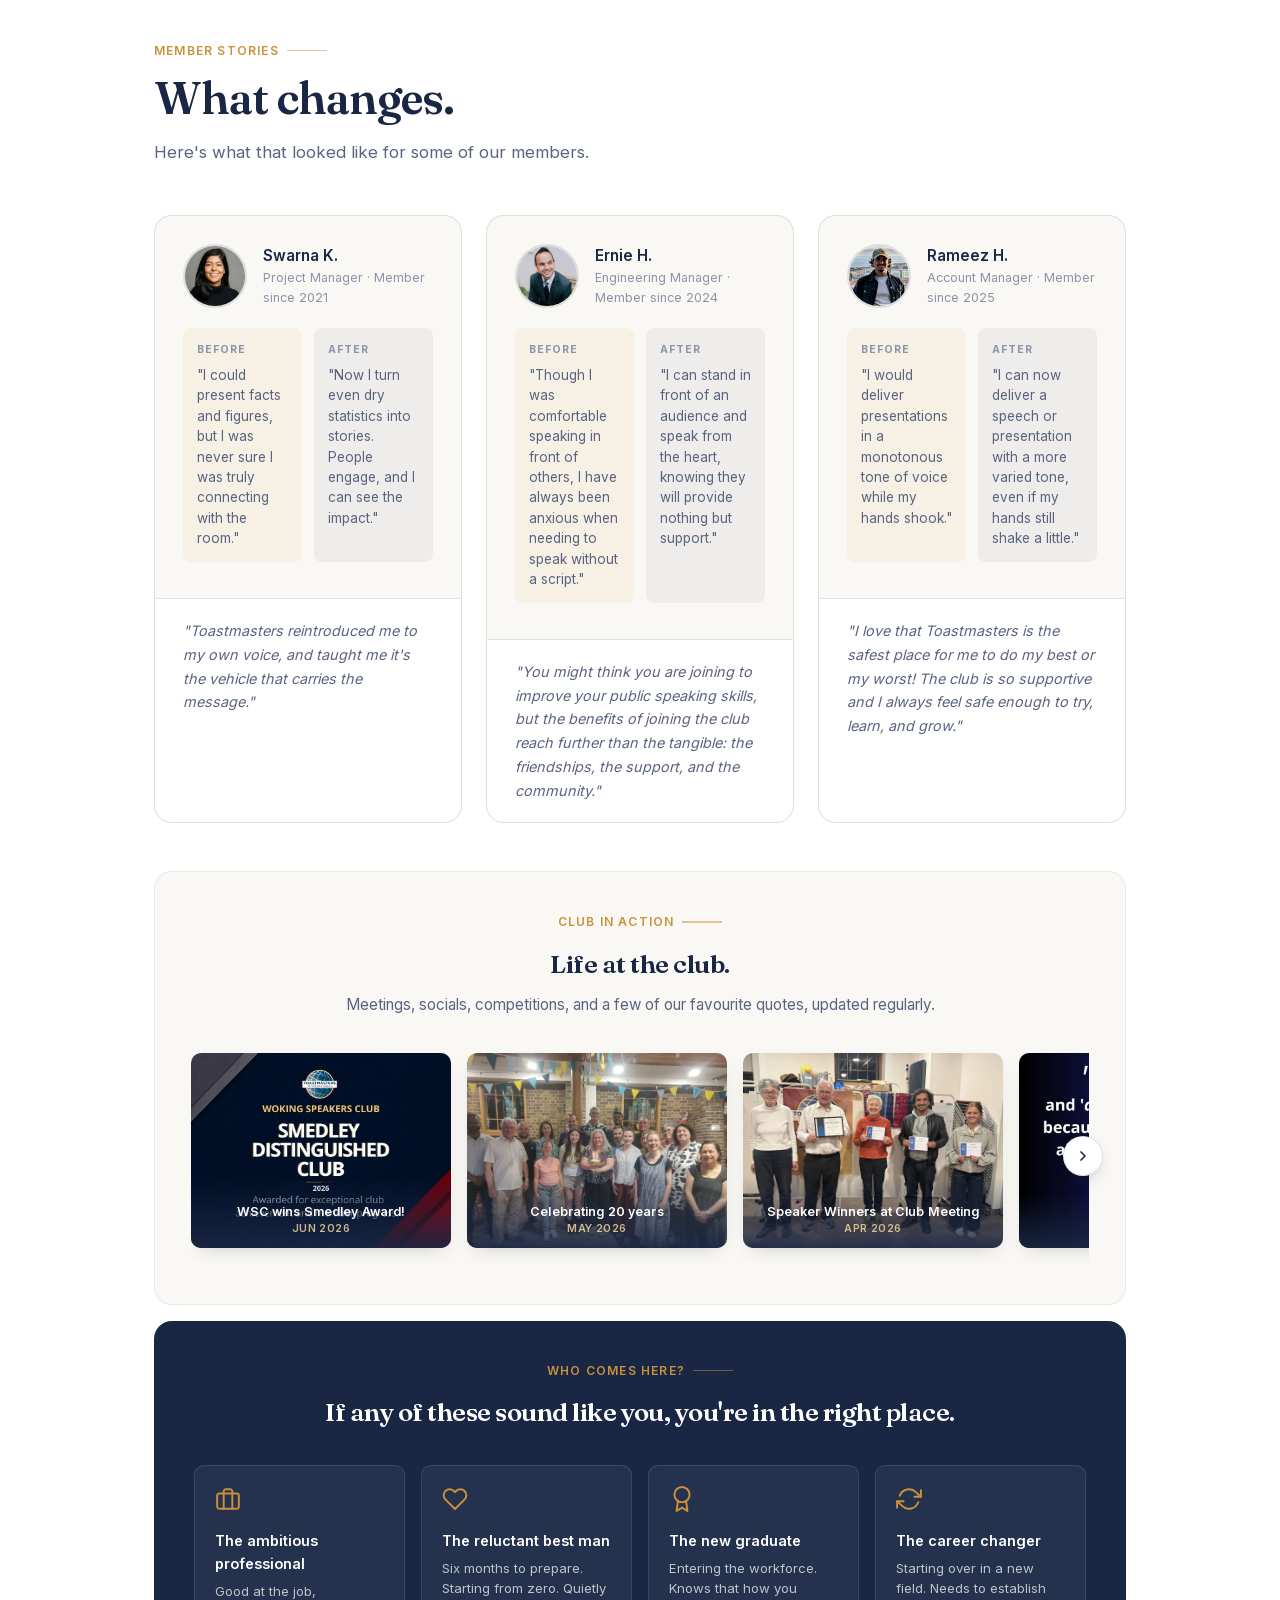
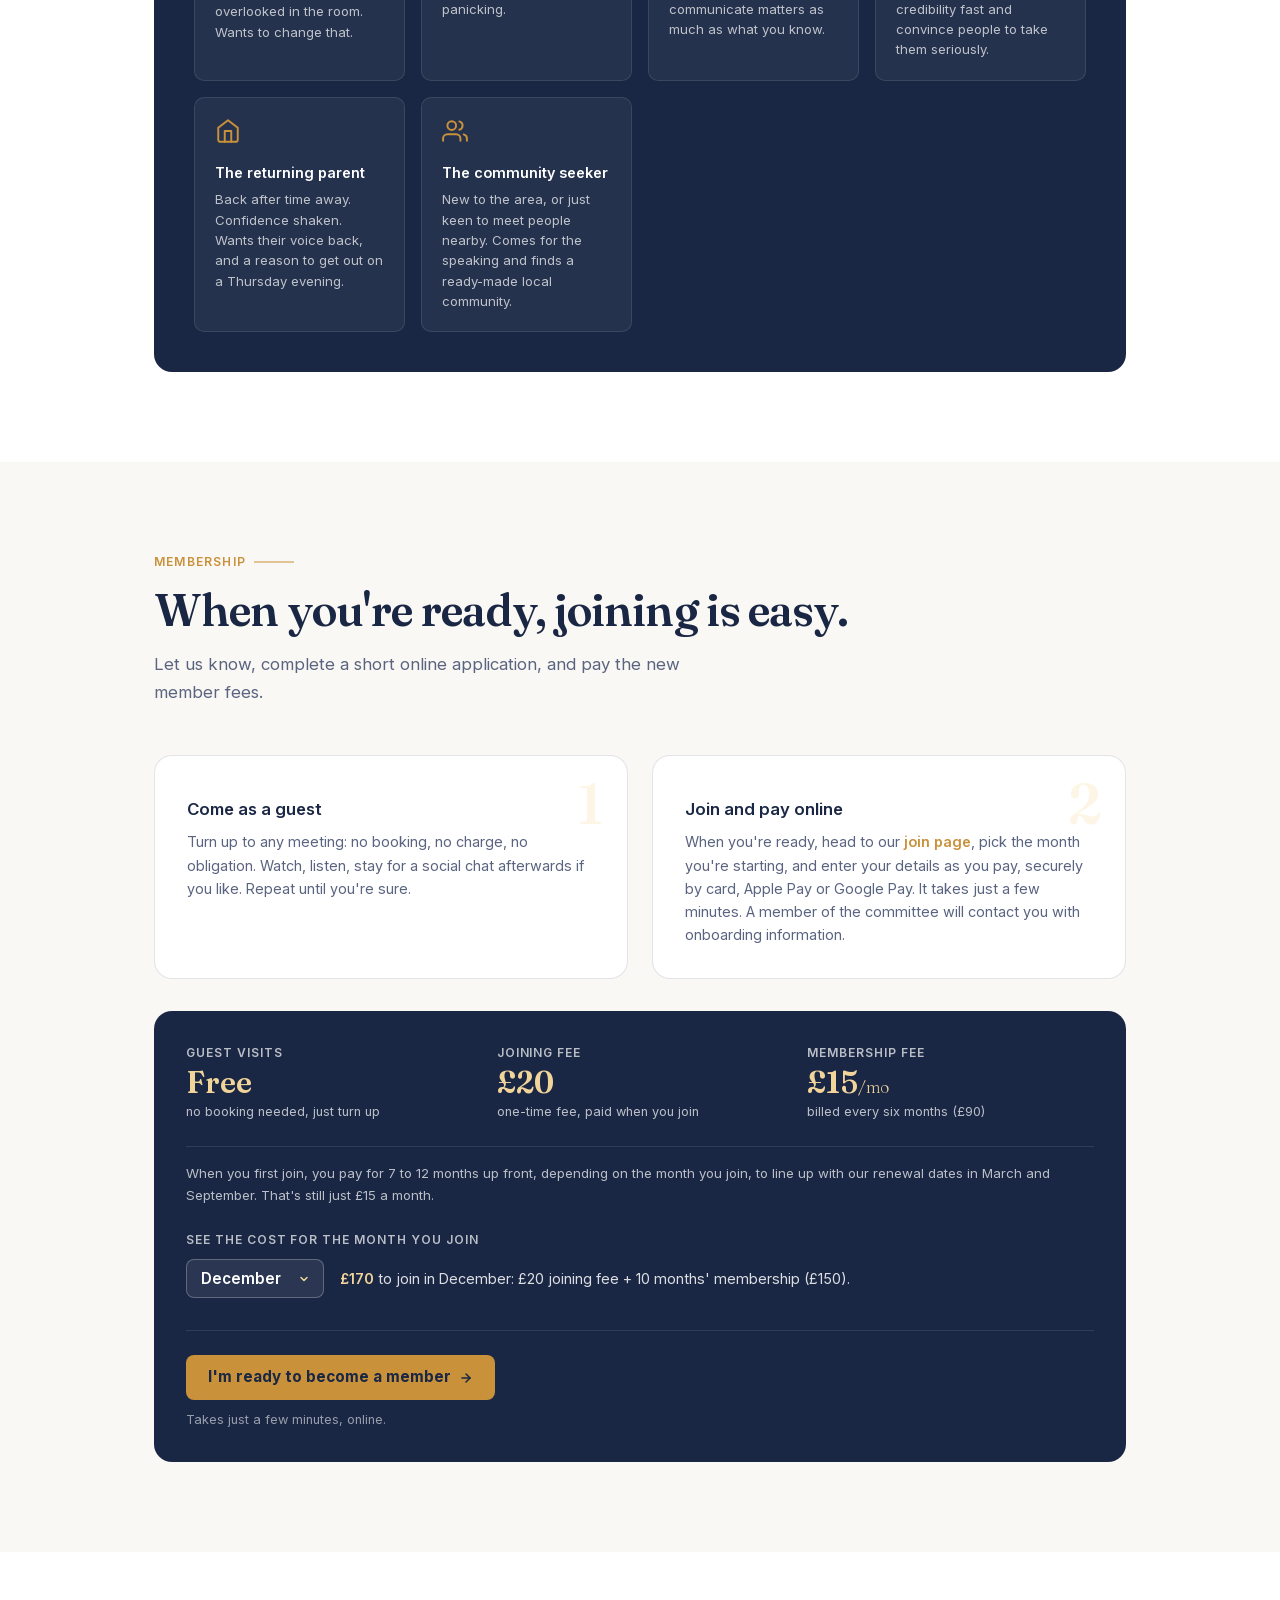
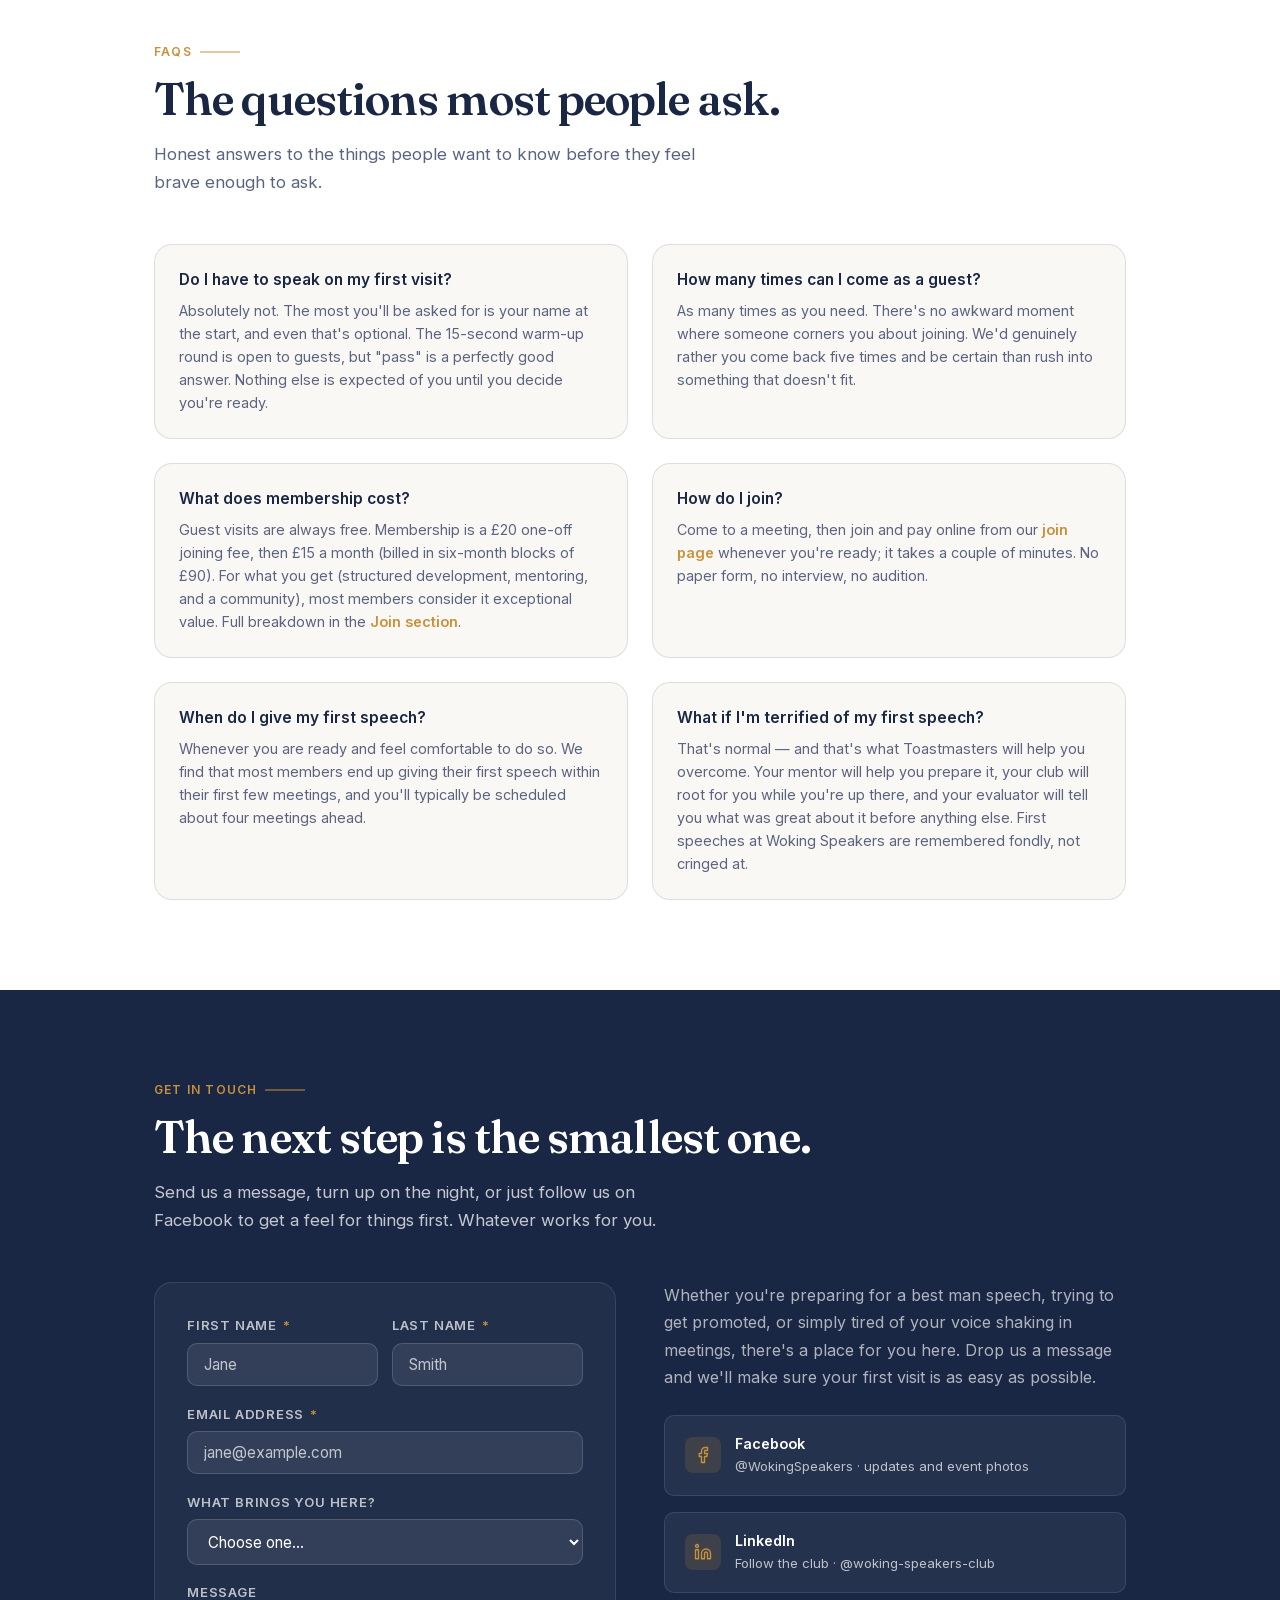
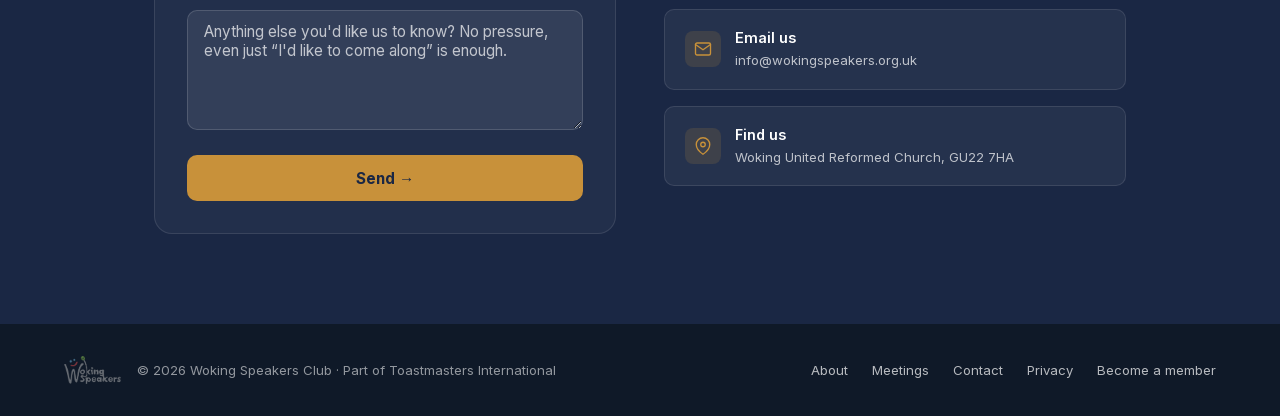
==== commit 07c2785c: "Ship the redesigned site: new copy, live Stripe links, and site infra Rewrites the homepage and supp" ====
--- a/index.html
+++ b/index.html
@@ -3,19 +3,23 @@
 <head>
 <meta charset="UTF-8">
 <meta name="viewport" content="width=device-width, initial-scale=1.0">
-<title>Woking Speakers Club — Where Your Voice Matters</title>
+<title>Woking Speakers Club · Where Your Voice Matters</title>
 <meta name="description" content="Woking Speakers Club is a Toastmasters-affiliated club meeting on the 2nd and 4th Thursday of the month in Woking, Surrey. Come as a guest, find your voice, make friends.">
 
 <meta property="og:type" content="website">
-<meta property="og:title" content="Woking Speakers Club — Where Your Voice Matters">
+<meta property="og:title" content="Woking Speakers Club · Where Your Voice Matters">
 <meta property="og:description" content="A Toastmasters-affiliated club meeting on the 2nd and 4th Thursday of the month in Woking, Surrey. Come as a guest, find your voice, make friends.">
-<meta property="og:image" content="https://wscwebsite.netlify.app/images/og-image.png">
-<meta property="og:url" content="https://wscwebsite.netlify.app/">
+<meta property="og:image" content="https://www.wokingspeakers.org.uk/images/og-image.png">
+<meta property="og:url" content="https://www.wokingspeakers.org.uk/">
 <meta property="og:site_name" content="Woking Speakers Club">
 <meta name="twitter:card" content="summary_large_image">
-<meta name="twitter:title" content="Woking Speakers Club — Where Your Voice Matters">
+<meta name="twitter:title" content="Woking Speakers Club · Where Your Voice Matters">
 <meta name="twitter:description" content="A Toastmasters-affiliated club meeting on the 2nd and 4th Thursday of the month in Woking, Surrey. Come as a guest, find your voice, make friends.">
-<meta name="twitter:image" content="https://wscwebsite.netlify.app/images/og-image.png">
+<meta name="twitter:image" content="https://www.wokingspeakers.org.uk/images/og-image.png">
+
+<!-- Tells Google this is the one true address for this page, so the
+     www / non-www versions aren't treated as duplicate content. -->
+<link rel="canonical" href="https://www.wokingspeakers.org.uk/">
 
 <link rel="stylesheet" href="fonts.css">
 
@@ -25,6 +29,50 @@
 <link rel="icon" type="image/png" sizes="32x32" href="favicon-32.png">
 <link rel="icon" type="image/png" sizes="16x16" href="favicon-16.png">
 <link rel="apple-touch-icon" href="apple-touch-icon.png">
+
+<!-- Structured data: helps Google understand who we are, where we meet and
+     that we're part of Toastmasters International. The upcoming meeting
+     dates are added separately by wsc-site.js so they never go stale. -->
+<script type="application/ld+json">
+{
+  "@context": "https://schema.org",
+  "@type": "Organization",
+  "@id": "https://www.wokingspeakers.org.uk/#organization",
+  "name": "Woking Speakers Club",
+  "alternateName": "Woking Speakers",
+  "url": "https://www.wokingspeakers.org.uk/",
+  "logo": "https://www.wokingspeakers.org.uk/images/logo.png",
+  "image": "https://www.wokingspeakers.org.uk/images/og-image.png",
+  "description": "A Toastmasters-affiliated public speaking club meeting on the 2nd and 4th Thursday of the month in Woking, Surrey. Guests are welcome to visit free of charge.",
+  "foundingDate": "2006",
+  "email": "info@wokingspeakers.org.uk",
+  "parentOrganization": {
+    "@type": "Organization",
+    "name": "Toastmasters International",
+    "url": "https://www.toastmasters.org/"
+  },
+  "location": {
+    "@type": "Place",
+    "name": "Woking United Reformed Church",
+    "address": {
+      "@type": "PostalAddress",
+      "streetAddress": "White Rose Lane",
+      "addressLocality": "Woking",
+      "addressRegion": "Surrey",
+      "postalCode": "GU22 7HA",
+      "addressCountry": "GB"
+    }
+  },
+  "areaServed": {
+    "@type": "Place",
+    "name": "Woking, Surrey"
+  },
+  "sameAs": [
+    "https://www.facebook.com/WokingSpeakers/",
+    "https://www.linkedin.com/company/woking-speakers-club/"
+  ]
+}
+</script>
 </head>
 <body>
 
@@ -60,13 +108,23 @@
 <!-- ── BANNER ─────────────────────────────────────────── -->
 <div class="next-banner" id="nextBanner">
   <div class="banner-spacer"></div>
-  <div class="banner-content">
+  <!-- Usual "next meeting" content -->
+  <div class="banner-content" id="bannerMeeting">
     <span class="next-banner-dot"></span>
     <span>Next meeting: <strong id="nextMeetingDate">loading…</strong> at <span id="meetingTime">7:15 pm</span></span>
 
     <span class="banner-countdown" id="bannerCountdown"></span>
     <span class="next-banner-dot"></span>
-    <a href="#contact" data-visit-cta><span class="cta-full">Come along — it's free →</span><span class="cta-short">Visit free →</span></a>
+    <a href="#contact" data-visit-cta><span class="cta-full">Come along, it's free →</span><span class="cta-short">Visit free →</span></a>
+  </div>
+
+  <!-- Swapped in when a specialEvent is set in wsc-config.js -->
+  <div class="banner-content" id="bannerEvent" hidden>
+    <span class="next-banner-dot"></span>
+    <span><strong id="bannerEventTitle"></strong> · <span id="bannerEventDate"></span></span>
+    <span class="banner-countdown" id="bannerEventCountdown"></span>
+    <span class="next-banner-dot"></span>
+    <a href="#event" id="bannerEventCta"></a>
   </div>
   <div class="banner-end">
     <button class="banner-dismiss" id="bannerDismiss" aria-label="Close banner">
@@ -100,18 +158,17 @@
   <div class="hero-dots"></div>
 
   <div class="hero-inner">
-    <img src="images/logo.png" alt="Woking Speakers Club" class="hero-logo-img">
     <div class="hero-badge">Toastmasters International · Woking, Surrey</div>
     <h1 class="hero-headline">
-      Speak up.<br>We'll help you<br><em>sound brilliant</em>.
+      Would you like to speak more<br><em>confidently and convincingly</em><br>in public?
     </h1>
     <p class="hero-sub">
-      Almost everyone walks in terrified of public speaking — and almost everyone stays for years. Visit for free on the 2nd or 4th Thursday of the month in Woking and see why.
+      Many of us at Woking Speakers Club were nervous about speaking in public when we first walked in. Most of us now enjoy it. Visit for free on the 2nd or 4th Thursday of the month in Woking and see why.
     </p>
     <div class="hero-actions">
       <a href="#contact" class="btn-primary" data-visit-cta>
         <svg width="16" height="16" viewBox="0 0 24 24" fill="none" stroke="currentColor" stroke-width="2.5" stroke-linecap="round"><path d="M5 12h14M12 5l7 7-7 7"/></svg>
-        Plan your first visit — it's free
+        Plan your first visit: it's free
       </a>
       <a href="#meetings" class="btn-ghost">See what happens</a>
     </div>
@@ -139,25 +196,94 @@
   </svg>
 </section>
 
+<!-- ── AT-A-GLANCE STRIP ──────────────────────────────────
+     The practical facts (when / where / how to reach us) sit
+     directly under the hero so nobody has to scroll or click
+     to find them. Values come from wsc-config.js. -->
+<section class="facts-strip" aria-label="When and where we meet">
+  <div class="facts-inner">
+
+    <div class="fact">
+      <div class="fact-icon">
+        <svg viewBox="0 0 24 24"><rect x="3" y="4" width="18" height="18" rx="2"/><line x1="16" y1="2" x2="16" y2="6"/><line x1="8" y1="2" x2="8" y2="6"/><line x1="3" y1="10" x2="21" y2="10"/></svg>
+      </div>
+      <div class="fact-text">
+        <div class="fact-label">When we meet</div>
+        <p class="fact-main">2nd &amp; 4th Thursday of the month</p>
+        <p class="fact-sub"><span data-cfg="meetingTime">7:15 pm</span> – <span data-cfg="meetingEndTime">9:45 pm</span> · Next: <strong id="factsNextDate">loading…</strong></p>
+      </div>
+    </div>
+
+    <div class="fact">
+      <div class="fact-icon">
+        <svg viewBox="0 0 24 24"><path d="M21 10c0 7-9 13-9 13s-9-6-9-13a9 9 0 0 1 18 0z"/><circle cx="12" cy="10" r="3"/></svg>
+      </div>
+      <div class="fact-text">
+        <div class="fact-label">Where to find us</div>
+        <p class="fact-main" data-cfg="venueName">Woking United Reformed Church</p>
+        <p class="fact-sub"><span data-cfg="venueAddress">White Rose Lane, Woking, Surrey GU22 7HA</span> ·
+          <a href="https://maps.google.com/maps?q=Woking+United+Reformed+Church,White+Rose+Lane,Woking,GU22+7HA" data-cfg-href="venueMapUrl" target="_blank" rel="noopener">Map</a></p>
+      </div>
+    </div>
+
+    <div class="fact">
+      <div class="fact-icon">
+        <svg viewBox="0 0 24 24"><path d="M4 4h16c1.1 0 2 .9 2 2v12c0 1.1-.9 2-2 2H4c-1.1 0-2-.9-2-2V6c0-1.1.9-2 2-2z"/><polyline points="22,6 12,13 2,6"/></svg>
+      </div>
+      <div class="fact-text">
+        <div class="fact-label">Get in touch</div>
+        <p class="fact-main"><a href="mailto:info@wokingspeakers.org.uk?subject=WSC%20Website%20Query">info@wokingspeakers.org.uk</a></p>
+        <p class="fact-sub">
+          <a href="#contact" data-visit-cta>Send a message</a> ·
+          <a href="https://www.facebook.com/WokingSpeakers/" data-cfg-href="facebookUrl" target="_blank" rel="noopener">Facebook</a> ·
+          <a href="https://www.linkedin.com/company/woking-speakers-club/" data-cfg-href="linkedinUrl" target="_blank" rel="noopener">LinkedIn</a>
+        </p>
+      </div>
+    </div>
+
+  </div>
+</section>
+
+<!-- ── SPECIAL EVENT ─────────────────────────────────────
+     Hidden unless a specialEvent with a date is set in wsc-config.js.
+     Disappears on its own the day after the event. -->
+<section id="event" class="event-band" hidden>
+  <div class="event-inner">
+    <div class="event-text">
+      <div class="event-label">
+        <span class="event-pulse"></span>
+        <span id="eventLabelText">Special event</span>
+      </div>
+      <h2 class="event-title" id="eventTitle"></h2>
+      <p class="event-when" id="eventWhen"></p>
+      <p class="event-blurb" id="eventBlurb"></p>
+    </div>
+    <div class="event-actions">
+      <a class="btn-primary" id="eventCta" data-visit-cta></a>
+      <div class="event-cal" id="eventCal"></div>
+    </div>
+  </div>
+</section>
+
 <!-- ── ABOUT ─────────────────────────────────────────── -->
 <section id="about">
   <div class="section-inner">
     <div class="section-label">About us</div>
-    <h2 class="section-title">Everyone starts nervous.</h2>
+    <h2 class="section-title">Everyone starts somewhere.</h2>
     <p class="section-sub">Our members come looking for confidence and leave with something much more useful: the ability to speak clearly, think on their feet, and hold a room.</p>
 
     <div class="about-grid">
       <div class="about-text fade-up">
-        <p>Woking Speakers Club has been running since 2006, part of <strong>Toastmasters International</strong> — the world's leading organisation for public speaking, with over 300,000 members across 122 countries. We meet at Woking United Reformed Church, two minutes from the town centre.</p>
-
-        <p>Our members are teachers, engineers, managers, students and retirees. Some come because they've got a wedding speech looming. Some because a job promotion depends on it. Some just because they're tired of sitting quietly in meetings when they have something to say. All of them find more than they expected.</p>
+        <p>Woking Speakers Club has been running since 2006, part of <strong>Toastmasters International</strong>, the world's leading organisation for public speaking, with over 300,000 members across 122 countries. We meet at Woking United Reformed Church, two minutes from the town centre.</p>
+
+        <p>Our members come from a variety of backgrounds. Some come because they've got a wedding speech looming. Some because a job promotion depends on it. Some just because they're tired of sitting quietly in meetings when they have something to say. All of them find more than they expected.</p>
 
         <div class="quote-block">
           <p>"I joined dreading every work presentation. Two years later, I volunteer for them."</p>
-          <cite>— Club member since 2019</cite>
-        </div>
-
-        <p>Visiting as a guest is free — come as many times as you like before you decide to join. You won't be asked to speak until you're ready, and you'll leave knowing exactly what the club can do for you.</p>
+          <cite>Club member since 2019</cite>
+        </div>
+
+        <p>Visiting as a guest is free, so you can see the club for yourself before you decide to join. You won't be asked to speak until you're ready, and you'll leave knowing exactly what the club can do for you.</p>
       </div>
 
       <div class="stats-column fade-up">
@@ -168,7 +294,7 @@
           </div>
           <div class="stat-card">
             <div class="stat-card-num">1924</div>
-            <div class="stat-card-label">Toastmasters founded — the world's longest-running speaking club</div>
+            <div class="stat-card-label">Toastmasters founded: the world's longest-running speaking club</div>
           </div>
         </div>
         <ul class="benefits-list">
@@ -176,13 +302,13 @@
             <div class="benefit-icon">
               <svg viewBox="0 0 24 24"><path d="M17 21v-2a4 4 0 0 0-4-4H5a4 4 0 0 0-4 4v2"/><circle cx="9" cy="7" r="4"/><path d="M23 21v-2a4 4 0 0 0-3-3.87M16 3.13a4 4 0 0 1 0 7.75"/></svg>
             </div>
-            Genuine confidence — not just in speeches, but in meetings, interviews and everyday conversation
+            Genuine confidence: not just in speeches, but in meetings, interviews, and everyday conversation
           </li>
           <li>
             <div class="benefit-icon">
               <svg viewBox="0 0 24 24"><polyline points="22 12 18 12 15 21 9 3 6 12 2 12"/></svg>
             </div>
-            Sharper leadership: learn to run meetings, chair discussions, and give feedback people actually want to receive
+            Leadership skills: learn to run meetings, chair discussions, and give constructive feedback
           </li>
           <li>
             <div class="benefit-icon">
@@ -194,13 +320,13 @@
             <div class="benefit-icon">
               <svg viewBox="0 0 24 24"><path d="M20 21v-2a4 4 0 0 0-4-4H8a4 4 0 0 0-4 4v2"/><circle cx="12" cy="7" r="4"/></svg>
             </div>
-            Instant access to the global Toastmasters network — useful for jobs, travel and finding a club wherever you are
+            Access to the global Toastmasters network, useful for jobs, travel, and finding a club wherever you are
           </li>
           <li>
             <div class="benefit-icon">
               <svg viewBox="0 0 24 24"><path d="M12 22s8-4 8-10V5l-8-3-8 3v7c0 6 8 10 8 10z"/></svg>
             </div>
-            Option to have a mentor — a more experienced member who's been exactly where you are now
+            Option to have a mentor: a more experienced member who's been exactly where you are now
           </li>
         </ul>
       </div>
@@ -222,43 +348,43 @@
             <div class="timeline-dot">1</div>
             <div class="timeline-tag">Warm up · 15 min</div>
             <div class="timeline-title">The warm-up</div>
-            <div class="timeline-body">Everyone gets 15 seconds on a shared topic. Guests can simply say "pass" — no one will mind, and no one will notice.</div>
+            <div class="timeline-body">Everyone gets 15 seconds on a shared topic. Guests can simply say "pass"; no one will mind, and no one will notice.</div>
           </div>
           <div class="timeline-item">
             <div class="timeline-dot">2</div>
             <div class="timeline-tag">Prepared speeches · 30–45 min</div>
             <div class="timeline-title">Prepared speeches</div>
-            <div class="timeline-body">Three or four members deliver talks they've been working on — anything from a first nervous two-minute speech to a polished, funny, moving ten-minute performance. The range is part of what makes it so compelling to watch.</div>
+            <div class="timeline-body">Three or four members deliver talks they've been working on, anything from a first nervous four-minute speech to a polished, funny, moving twenty-minute keynote. The range is part of what makes it so compelling to watch.</div>
           </div>
           <div class="timeline-item">
             <div class="timeline-dot">3</div>
             <div class="timeline-tag">Break · 15 min</div>
             <div class="timeline-title">The break</div>
-            <div class="timeline-body">15 minutes to grab a drink, meet other members, and decompress. For first-time visitors, this is the best time to ask questions — everyone is approachable and happy to chat.</div>
+            <div class="timeline-body">15 minutes to grab a drink and network with other members. For first-time visitors, this is the best time to ask questions; everyone is approachable and happy to chat.</div>
           </div>
           <div class="timeline-item">
             <div class="timeline-dot">4</div>
             <div class="timeline-tag">Evaluations · 20 min</div>
             <div class="timeline-title">Evaluations</div>
-            <div class="timeline-body">Each speaker receives a structured evaluation from a designated member — two minutes of thoughtful, kind, and genuinely useful feedback. It's one of the things members say they value most.</div>
+            <div class="timeline-body">Each speaker receives a structured evaluation from a designated member: two minutes of thoughtful, kind, and genuinely useful feedback. It's one of the things members say they value most.</div>
           </div>
           <div class="timeline-item">
             <div class="timeline-dot">5</div>
             <div class="timeline-tag">Table topics · 20 min</div>
-            <div class="timeline-title">Table Topics — speaking off the cuff</div>
-            <div class="timeline-body">A topic is announced and you've got thirty seconds to think before you speak for up to two minutes. This is the one part of the evening guests can join in too — but only if you've told us you'd like to, so you're never put on the spot. Most find themselves quietly desperate to have a go within a visit or two anyway.</div>
+            <div class="timeline-title">Table Topics: speaking off the cuff</div>
+            <div class="timeline-body">A topic is announced and you've got thirty seconds to think before you speak for up to two minutes. This is the one part of the evening guests can join in too, but only if you've told us you'd like to, so you're never put on the spot. Most find themselves quietly eager to have a go within a visit or two anyway.</div>
           </div>
           <div class="timeline-item">
             <div class="timeline-dot"><svg viewBox="0 0 24 24"><path d="M18 8h1a4 4 0 0 1 0 8h-1"/><path d="M2 8h16v9a4 4 0 0 1-4 4H6a4 4 0 0 1-4-4V8z"/><line x1="6" y1="1" x2="6" y2="4"/><line x1="10" y1="1" x2="10" y2="4"/><line x1="14" y1="1" x2="14" y2="4"/></svg></div>
             <div class="timeline-title">Drinks afterwards</div>
-            <div class="timeline-body">After the meeting most people head to a nearby pub — soft drinks and coffee very much included. It's optional, but this is consistently where first-time visitors decide they're coming back.</div>
+            <div class="timeline-body">After the meeting most people head to a nearby pub, soft drinks and coffee very much included. It's optional, but this is often where first-time visitors decide they're coming back.</div>
           </div>
         </div>
       </div>
 
       <div class="meetings-aside fade-up">
         <h3>Join a meeting</h3>
-        <p>We meet on the 2nd and 4th Thursday every month, from <span data-cfg="meetingTime">7:15 pm</span> to <span data-cfg="meetingEndTime">9:45 pm</span>. No booking needed, no charge. Just turn up.</p>
+        <p>We meet on the 2nd and 4th Thursday every month, from <span data-cfg="meetingTime">7:15 pm</span> to <span data-cfg="meetingEndTime">9:45 pm</span><span id="asideEventNote"></span>. No booking needed, no charge. Just turn up.</p>
 
         <div style="margin: 1.25rem 0 0;">
           <div style="font-size: 0.72rem; font-weight: 600; letter-spacing: 0.1em; text-transform: uppercase; color: rgba(255,255,255,0.45); margin-bottom: 0.75rem;">Upcoming meetings</div>
@@ -279,7 +405,7 @@
           </div>
           <div class="venue-line">
             <svg class="venue-icon" viewBox="0 0 24 24"><path d="M14 16H9m10 0h3v-3.15a1 1 0 0 0-.84-.99L16 11l-2.7-3.6a1 1 0 0 0-.8-.4H5.24a2 2 0 0 0-1.8 1.1l-.8 1.63A6 6 0 0 0 2 12.42V16h2"/><circle cx="6.5" cy="16.5" r="2.5"/><circle cx="16.5" cy="16.5" r="2.5"/></svg>
-            <span data-cfg="parkingNote">Town-centre car parks are a few minutes’ walk away</span>
+            <span data-cfg="parkingNote">Town-centre car parks are a few minutes’ walk away. Limited parking is available at the venue for early birds.</span>
           </div>
         </div>
         <a href="https://maps.google.com/maps?q=Woking+United+Reformed+Church,White+Rose+Lane,Woking,GU22+7HA" data-cfg-href="venueMapUrl" target="_blank" rel="noopener" class="btn-venue">
@@ -289,7 +415,7 @@
         <a href="#contact" class="btn-venue" style="background:var(--gold);color:var(--navy);font-weight:600;margin-top:0.5rem;" data-visit-cta>
           Tell us you're coming (optional) →
         </a>
-        <p style="font-size:0.8rem; color:rgba(255,255,255,0.55); margin:0.6rem 0 0; line-height:1.5;">Booking isn't required — but if you let us know, someone will be looking out for you by name.</p>
+        <p style="font-size:0.8rem; color:rgba(255,255,255,0.55); margin:0.6rem 0 0; line-height:1.5;">Booking isn't required, but if you let us know, someone will be looking out for you by name.</p>
       </div>
     </div>
   </div>
@@ -300,7 +426,7 @@
   <div class="section-inner">
     <div class="section-label">Your first visit</div>
     <h2 class="section-title">We're here to help.</h2>
-    <p class="section-sub">You already know the agenda. Here's what it actually feels like to walk in as a guest.</p>
+    <p class="section-sub">Here's what it feels like to walk in as a guest.</p>
 
     <div class="guest-list">
 
@@ -308,7 +434,7 @@
         <div class="guest-row-icon guest-row-icon--time">7:15</div>
         <div class="guest-row-text">
           <h3>Finding your way in</h3>
-          <p>We run from 7:15 to 9:45 pm at Woking United Reformed Church, a 5-minute walk from the station, with town-centre car parks nearby. A member will be watching for you at the entrance — you won't have to find your own way to a room full of strangers.</p>
+          <p>We run from 7:15 to 9:45 pm at Woking United Reformed Church, a 5-minute walk from the station, with town-centre car parks nearby. A member will be watching for you at the entrance; you won't have to find your own way to a room full of strangers.</p>
         </div>
       </div>
 
@@ -316,7 +442,7 @@
         <div class="guest-row-icon"><svg viewBox="0 0 24 24"><path d="M16 21v-2a4 4 0 0 0-4-4H5a4 4 0 0 0-4 4v2"/><circle cx="8.5" cy="7" r="4"/><polyline points="17 11 19 13 23 9"/></svg></div>
         <div class="guest-row-text">
           <h3>You'll have someone with you</h3>
-          <p>The member who greets you sits with you for the evening. You're briefly introduced to the room — no speech, no spotlight — and they're your go-to for any questions, including during the break.</p>
+          <p>The member who greets you will often sit with you for the evening. You're briefly introduced to the room (no speech, no spotlight) and they're your go-to for any questions, including during the break.</p>
         </div>
       </div>
 
@@ -324,7 +450,7 @@
         <div class="guest-row-icon"><svg viewBox="0 0 24 24"><line x1="1" y1="1" x2="23" y2="23"/><path d="M9 9v3a3 3 0 0 0 5.12 2.12M15 9.34V4a3 3 0 0 0-5.94-.6"/><path d="M17 16.95A7 7 0 0 1 5 12v-2m14 0v2a7 7 0 0 1-.11 1.23"/><line x1="12" y1="19" x2="12" y2="23"/><line x1="8" y1="23" x2="16" y2="23"/></svg></div>
         <div class="guest-row-text">
           <h3>There's no pressure to speak</h3>
-          <p>Guests are never put on the spot. If you're asked anything and don't fancy it, "pass" is a complete answer. Most first-timers just watch — that's exactly what the seat is for.</p>
+          <p>Guests are never put on the spot. If you're asked anything and don't want to, "pass" is a complete answer. Most first-timers just watch: that's exactly what the seat is for.</p>
         </div>
       </div>
 
@@ -332,7 +458,7 @@
         <div class="guest-row-icon"><svg viewBox="0 0 24 24"><path d="M18 8h1a4 4 0 0 1 0 8h-1"/><path d="M2 8h16v9a4 4 0 0 1-4 4H6a4 4 0 0 1-4-4V8z"/><line x1="6" y1="1" x2="6" y2="4"/><line x1="10" y1="1" x2="10" y2="4"/><line x1="14" y1="1" x2="14" y2="4"/></svg></div>
         <div class="guest-row-text">
           <h3>Stay as long as you like</h3>
-          <p>Slip away after the meeting, or join the group for a drink nearby afterwards — entirely your call, no expectations either way. And come back as many times as you need before deciding anything.</p>
+          <p>Slip away after the meeting, or stay for a relaxed social chat nearby afterwards (entirely your call, no expectations either way). And come back as many times as you need before deciding anything.</p>
         </div>
       </div>
 
@@ -352,8 +478,8 @@
 <section id="stories">
   <div class="section-inner">
     <div class="section-label">Member stories</div>
-    <h2 class="section-title">What actually changes.</h2>
-    <p class="section-sub">Not "I feel more confident." Here's what that actually looked like for some of our members.</p>
+    <h2 class="section-title">What changes.</h2>
+    <p class="section-sub">Here's what that looked like for some of our members.</p>
 
     <!-- Before / After cards -->
     <div class="story-grid-wrap">
@@ -390,7 +516,7 @@
           </div>
         </div>
         <div class="story-footer">
-          <p>"Toastmasters reintroduced me to my own voice — and taught me it's the vehicle that carries the message."</p>
+          <p>"Toastmasters reintroduced me to my own voice, and taught me it's the vehicle that carries the message."</p>
         </div>
       </div>
 
@@ -426,7 +552,7 @@
           </div>
         </div>
         <div class="story-footer">
-          <p>"You might think you are joining to improve your public speaking skills, but the benefits of joining the club reach further than the tangible — the friendships, the support, and the community."</p>
+          <p>"You might think you are joining to improve your public speaking skills, but the benefits of joining the club reach further than the tangible: the friendships, the support, and the community."</p>
         </div>
       </div>
 
@@ -483,7 +609,7 @@
     <div class="gallery-panel fade-up">
       <div class="section-label" style="justify-content: center;">Club in action</div>
       <h3 class="gallery-panel-title">Life at the club.</h3>
-      <p class="gallery-panel-sub">Meetings, socials, competitions, and a few of our favourite quotes — updated regularly.</p>
+      <p class="gallery-panel-sub">Meetings, socials, competitions, and a few of our favourite quotes, updated regularly.</p>
       <div class="gallery-carousel">
         <button type="button" class="gallery-nav-btn prev" id="galleryPrev" aria-label="Previous photos">
           <svg width="16" height="16" viewBox="0 0 24 24" fill="none" stroke="currentColor" stroke-width="2.5" stroke-linecap="round" stroke-linejoin="round"><path d="M15 18l-6-6 6-6"/></svg>
@@ -525,12 +651,7 @@
         <div class="persona-card">
           <div class="persona-icon"><svg viewBox="0 0 24 24"><path d="M3 9l9-7 9 7v11a2 2 0 0 1-2 2H5a2 2 0 0 1-2-2z"/><polyline points="9 22 9 12 15 12 15 22"/></svg></div>
           <div class="persona-title">The returning parent</div>
-          <p class="persona-desc">Back after time away. Confidence shaken. Wants their voice back — and a reason to get out on a Thursday evening.</p>
-        </div>
-        <div class="persona-card">
-          <div class="persona-icon"><svg viewBox="0 0 24 24"><polygon points="12 2 15.09 8.26 22 9.27 17 14.14 18.18 21.02 12 17.77 5.82 21.02 7 14.14 2 9.27 8.91 8.26 12 2"/></svg></div>
-          <div class="persona-title">The person who just fancies it</div>
-          <p class="persona-desc">No particular reason. Just always wanted to try it. Often ends up staying the longest.</p>
+          <p class="persona-desc">Back after time away. Confidence shaken. Wants their voice back, and a reason to get out on a Thursday evening.</p>
         </div>
         <div class="persona-card">
           <div class="persona-icon"><svg viewBox="0 0 24 24"><path d="M17 21v-2a4 4 0 0 0-4-4H5a4 4 0 0 0-4 4v2"/><circle cx="9" cy="7" r="4"/><path d="M23 21v-2a4 4 0 0 0-3-3.87"/><path d="M16 3.13a4 4 0 0 1 0 7.75"/></svg></div>
@@ -548,18 +669,18 @@
   <div class="section-inner">
     <div class="section-label">Membership</div>
     <h2 class="section-title">When you're ready, joining is easy.</h2>
-    <p class="section-sub">Let us know, complete a short online application and pay the new member fees.</p>
+    <p class="section-sub">Let us know, complete a short online application, and pay the new member fees.</p>
 
     <div class="join-grid">
       <div class="join-step fade-up">
         <div class="join-step-num">1</div>
         <h3>Come as a guest</h3>
-        <p>Turn up to any meeting — no booking, no charge, no obligation. Watch, listen, stay for the pub if you fancy it. Repeat until you're sure.</p>
+        <p>Turn up to any meeting: no booking, no charge, no obligation. Watch, listen, stay for a social chat afterwards if you like. Repeat until you're sure.</p>
       </div>
       <div class="join-step fade-up">
         <div class="join-step-num">2</div>
         <h3>Join and pay online</h3>
-        <p>When you're ready, head to our <a href="join.html">join page</a>, pick the month you're starting, and enter your details as you pay — securely by card, Apple Pay or Google Pay. It takes just a few minutes. A member of the committee will contact you with onboarding information.</p>
+        <p>When you're ready, head to our <a href="join.html">join page</a>, pick the month you're starting, and enter your details as you pay, securely by card, Apple Pay or Google Pay. It takes just a few minutes. A member of the committee will contact you with onboarding information.</p>
       </div>
     </div>
 
@@ -567,7 +688,7 @@
       <div class="price-item">
         <div class="price-item-label">Guest visits</div>
         <div class="price-item-value">Free</div>
-        <div class="price-item-sub">as many times as you like, no booking needed</div>
+        <div class="price-item-sub">no booking needed, just turn up</div>
       </div>
       <div class="price-item">
         <div class="price-item-label">Joining fee</div>
@@ -576,10 +697,10 @@
       </div>
       <div class="price-item">
         <div class="price-item-label">Membership fee</div>
-        <div class="price-item-value"><span data-cfg="monthlyFee">£13</span><span style="font-size:1rem; font-weight:400;">/mo</span></div>
-        <div class="price-item-sub">billed every six months (<span data-cfg="sixMonthFee">£78</span>)</div>
-      </div>
-      <div class="price-note" id="priceNote">When you first join, you pay for 7 to 12 months up front, depending on the month you join, to line up with our renewal dates in March and September. That's still just £13 a month.</div>
+        <div class="price-item-value"><span data-cfg="monthlyFee">£15</span><span style="font-size:1rem; font-weight:400;">/mo</span></div>
+        <div class="price-item-sub">billed every six months (<span data-cfg="sixMonthFee">£90</span>)</div>
+      </div>
+      <div class="price-note" id="priceNote">When you first join, you pay for 7 to 12 months up front, depending on the month you join, to line up with our renewal dates in March and September. That's still just <span data-cfg="monthlyFee">£15</span> a month.</div>
       <div class="fee-picker" id="feePicker">
         <label class="fee-picker-label" for="joinMonthSelect">See the cost for the month you join</label>
         <div class="fee-picker-controls">
@@ -589,7 +710,7 @@
       </div>
       <div style="margin-top:0.5rem; padding-top:1.5rem; border-top:1px solid rgba(255,255,255,0.1); grid-column: 1 / -1;">
         <a href="join.html" class="btn-primary" style="display:inline-flex; align-items:center; gap:0.45rem; font-size:0.95rem; padding:0.65rem 1.4rem;">
-          I'm ready — become a member
+          I'm ready to become a member
           <svg width="14" height="14" viewBox="0 0 24 24" fill="none" stroke="currentColor" stroke-width="2.5" stroke-linecap="round" stroke-linejoin="round"><line x1="5" y1="12" x2="19" y2="12"/><polyline points="12 5 19 12 12 19"/></svg>
         </a>
         <p style="margin-top:0.6rem; font-size:0.8rem; color:rgba(255,255,255,0.55);">Takes just a few minutes, online.</p>
@@ -616,19 +737,19 @@
       </div>
       <div class="faq-item fade-up">
         <p class="faq-q">What does membership cost?</p>
-        <p class="faq-a">Guest visits are always free. Membership is a <span data-cfg="joiningFee">£20</span> one-off joining fee, then <span data-cfg="monthlyFee">£13</span> a month (billed in six-month blocks of <span data-cfg="sixMonthFee">£78</span>). For what you get — structured development, mentoring, and a community — most members consider it exceptional value. Full breakdown in the <a href="#join">Join section</a>.</p>
+        <p class="faq-a">Guest visits are always free. Membership is a <span data-cfg="joiningFee">£20</span> one-off joining fee, then <span data-cfg="monthlyFee">£15</span> a month (billed in six-month blocks of <span data-cfg="sixMonthFee">£90</span>). For what you get (structured development, mentoring, and a community), most members consider it exceptional value. Full breakdown in the <a href="#join">Join section</a>.</p>
       </div>
       <div class="faq-item fade-up">
         <p class="faq-q">How do I join?</p>
-        <p class="faq-a">Come to a meeting, then join and pay online from our <a href="join.html">join page</a> whenever you're ready — it takes a couple of minutes. No paper form, no interview, no audition.</p>
+        <p class="faq-a">Come to a meeting, then join and pay online from our <a href="join.html">join page</a> whenever you're ready; it takes a couple of minutes. No paper form, no interview, no audition.</p>
       </div>
       <div class="faq-item fade-up">
         <p class="faq-q">When do I give my first speech?</p>
-        <p class="faq-a">Usually within your first few meetings as a member — you'll typically be scheduled about four meetings ahead. Need more time? Just say so. Your VP Education will work with you, not against you.</p>
+        <p class="faq-a">Whenever you are ready and feel comfortable to do so. We find that most members end up giving their first speech within their first few meetings, and you'll typically be scheduled about four meetings ahead.</p>
       </div>
       <div class="faq-item fade-up">
         <p class="faq-q">What if I'm terrified of my first speech?</p>
-        <p class="faq-a">You will be. So was everyone else. Your mentor will help you prepare it, your club will root for you while you're up there, and your evaluator will tell you what was great about it before anything else. First speeches at Woking Speakers are remembered fondly, not cringed at.</p>
+        <p class="faq-a">That's normal — and that's what Toastmasters will help you overcome. Your mentor will help you prepare it, your club will root for you while you're up there, and your evaluator will tell you what was great about it before anything else. First speeches at Woking Speakers are remembered fondly, not cringed at.</p>
       </div>
     </div>
   </div>
@@ -643,7 +764,10 @@
 
     <div class="contact-grid">
       <div class="contact-form-card fade-up">
-        <form id="contactForm" name="contact" data-netlify="true" data-netlify-honeypot="bot-field">
+        <!-- novalidate: constraint validation still runs via checkValidity() in
+             wsc-site.js, but we render our own inline messages rather than the
+             browser's native bubbles, which vary by browser and vanish on click. -->
+        <form id="contactForm" name="contact" data-netlify="true" data-netlify-honeypot="bot-field" novalidate>
           <input type="hidden" name="form-name" value="contact">
           <p hidden aria-hidden="true">
             <label>Don't fill this out if you're human: <input name="bot-field"></label>
@@ -680,18 +804,18 @@
           </div>
           <div class="form-group">
             <label for="message">Message</label>
-            <textarea id="message" name="message" placeholder="Anything else you'd like us to know? No pressure — even just &ldquo;I'd like to come along&rdquo; is enough."></textarea>
+            <textarea id="message" name="message" placeholder="Anything else you'd like us to know? No pressure, even just &ldquo;I'd like to come along&rdquo; is enough."></textarea>
           </div>
           <button type="submit" class="btn-submit">Send →</button>
         </form>
         <div class="form-success" id="formSuccess" aria-live="polite">
           <h4>Message sent!</h4>
-          <p>Thanks for getting in touch. We'll reply within a day or two — and hopefully see you at a meeting soon.</p>
+          <p>Thanks for getting in touch. We'll reply within a day or two, and hopefully see you at a meeting soon.</p>
         </div>
       </div>
 
       <div class="fade-up">
-        <p style="font-size:1rem; color:rgba(255,255,255,0.65); line-height:1.7; margin-bottom:1.5rem;">Whether you're preparing for a best man speech, trying to get promoted, or simply tired of your voice shaking in meetings — there's a place for you here. Drop us a message and we'll make sure your first visit is as easy as possible.</p>
+        <p style="font-size:1rem; color:rgba(255,255,255,0.65); line-height:1.7; margin-bottom:1.5rem;">Whether you're preparing for a best man speech, trying to get promoted, or simply tired of your voice shaking in meetings, there's a place for you here. Drop us a message and we'll make sure your first visit is as easy as possible.</p>
         <div class="contact-links">
           <a href="https://www.facebook.com/WokingSpeakers/" data-cfg-href="facebookUrl" target="_blank" rel="noopener" class="contact-link">
             <div class="contact-link-icon">
@@ -699,7 +823,7 @@
             </div>
             <div>
               <strong>Facebook</strong>
-              <span>@WokingSpeakers — updates and event photos</span>
+              <span>@WokingSpeakers · updates and event photos</span>
             </div>
           </a>
           <a href="https://www.linkedin.com/company/woking-speakers-club/" data-cfg-href="linkedinUrl" target="_blank" rel="noopener" class="contact-link" aria-label="Woking Speakers Club on LinkedIn (opens in new tab)">
@@ -708,10 +832,10 @@
             </div>
             <div>
               <strong>LinkedIn</strong>
-              <span>Follow the club — @woking-speakers-club</span>
+              <span>Follow the club · @woking-speakers-club</span>
             </div>
           </a>
-          <a href="mailto:info@wokingspeakers.org.uk" class="contact-link">
+          <a href="mailto:info@wokingspeakers.org.uk?subject=WSC%20Website%20Query" class="contact-link">
             <div class="contact-link-icon">
               <svg viewBox="0 0 24 24"><path d="M4 4h16c1.1 0 2 .9 2 2v12c0 1.1-.9 2-2 2H4c-1.1 0-2-.9-2-2V6c0-1.1.9-2 2-2z"/><polyline points="22,6 12,13 2,6"/></svg>
             </div>
@@ -739,7 +863,7 @@
 <footer>
   <div style="display:flex; align-items:center; gap:1rem; flex-wrap:wrap;">
     <img src="images/logo.png" alt="" aria-hidden="true" class="footer-logo-img">
-    <p class="footer-copy">© 2026 Woking Speakers Club · Part of Toastmasters International</p>
+    <p class="footer-copy">© <span class="js-year">2026</span> Woking Speakers Club · Part of Toastmasters International</p>
   </div>
   <ul class="footer-links">
     <li><a href="#about">About</a></li>
@@ -756,5 +880,17 @@
 </button>
 
 <script src="wsc-site.js"></script>
+
+<!-- Default Statcounter code for Woking Speakers Club
+http://www.wokingspeakers.org.uk/ -->
+<script type="text/javascript">
+var sc_project=12837333;
+var sc_invisible=1;
+var sc_security="3ab256ce";
+</script>
+<script type="text/javascript"
+src="https://www.statcounter.com/counter/counter.js"
+async></script>
+<!-- End of Statcounter Code -->
 </body>
 </html>
--- a/styles.css
+++ b/styles.css
@@ -20,12 +20,30 @@
    15. Animations
    ============================================================= */
 
+  /* ── Palette ──────────────────────────────────────────────────
+     The club's navy/gold scheme. Note this is NOT the Toastmasters
+     International brand palette (Loyal Blue / True Maroon / Cool Gray /
+     Happy Yellow) — that was trialled and set aside deliberately.
+     Every colour is tokenised here, so swapping schemes is a change to
+     this block plus the --accent-ink note below, not a site-wide edit.
+     ───────────────────────────────────────────────────────────── */
   :root {
     --navy: #1a2744;
     --navy-mid: #253562;
+    --navy-deep: #0f1928;
     --gold: #c8913a;
     --gold-light: #f0d49a;
+    --gold-hover: #d9a24d;
     --gold-pale: #fdf6e7;
+    /* accent-ink drives every accent that sits on a LIGHT surface: section
+       eyebrows, the facts strip, timeline markers, inline links, the event
+       band. Gold is only 2.78:1 on white, so using it here is below WCAG AA
+       (4.5:1) — a long-standing issue, not a new one. Darkening this single
+       token to ~#94671a (4.98:1) fixes all of them without touching the gold
+       used for fills and for text on navy, which is fine at 5.34:1. */
+    --accent-ink: #c8913a;
+    --accent-ink-hover: #c8913a;
+    --accent-line: rgba(200,145,58,0.35);
     --cream: #faf8f4;
     --warm-white: #ffffff;
     --text-main: #1a2744;
@@ -60,7 +78,7 @@
   .required-mark { color: var(--gold); margin-left: 2px; }
 
   /* Form label note */
-  .form-required-note { font-size: 0.78rem; color: rgba(255,255,255,0.65); margin-bottom: 1rem; }
+  .form-required-note { font-size: 0.78rem; color: rgba(255,255,255,0.7); margin-bottom: 1rem; }
 
   /* Form validation error state */
   [aria-invalid="true"] {
@@ -106,6 +124,9 @@
     width: 34px;
     flex-shrink: 0;
   }
+  /* `display: flex` below would otherwise beat the hidden attribute, so the
+     swap between the meeting and special-event banner needs this explicitly. */
+  .banner-content[hidden] { display: none; }
   .banner-content {
     display: flex;
     align-items: center;
@@ -195,7 +216,6 @@
     text-decoration: none;
   }
   .nav-logo img { height: 48px; width: auto; display: block; }
-  .hero-logo-img { height: 80px; width: auto; margin-bottom: 1.5rem; display: block; }
   .footer-logo-img { height: 28px; width: auto; opacity: 0.5; }
 
   .nav-links {
@@ -214,7 +234,7 @@
     transition: color 0.2s, background 0.2s;
   }
   .nav-links a:hover { color: var(--navy); background: rgba(26,39,68,0.06); }
-  .nav-links a:focus-visible { outline: 2px solid var(--gold); outline-offset: 2px; border-radius: 4px; }
+  .nav-links a:focus-visible { outline: 2px solid var(--accent-ink); outline-offset: 2px; border-radius: 4px; }
 
   .nav-cta {
     background: var(--navy) !important;
@@ -247,10 +267,16 @@
 
   /* ─── HERO ─────────────────────────────────────────── */
   #home {
-    min-height: 100vh;
-    display: flex;
-    align-items: center;
-    padding: 140px 5vw 80px;
+    /* Well under a full screen so the practical details in the facts strip
+       below sit properly in view, rather than only peeking past the fold.
+       Top padding has to clear the fixed banner + nav (~101px combined). */
+    min-height: 72vh;
+    display: flex;
+    align-items: center;
+    /* Top padding is only the pre-JS fallback — applyLayout() in wsc-site.js
+       overwrites it with (banner + nav + 40). Keep it matching the common case
+       (44 + 64 + 40) so the hero doesn't jump on first paint. */
+    padding: 148px 5vw 52px;
     position: relative;
     overflow: hidden;
   }
@@ -288,6 +314,8 @@
     display: inline-flex;
     align-items: center;
     gap: 8px;
+    /* Kept light: a heavier yellow wash lifts the local backdrop and eats into
+       the contrast of the gold label sitting on it. */
     background: rgba(200,145,58,0.18);
     border: 1px solid rgba(200,145,58,0.35);
     border-radius: 100px;
@@ -297,7 +325,7 @@
     color: var(--gold-light);
     letter-spacing: 0.04em;
     text-transform: uppercase;
-    margin-bottom: 1.6rem;
+    margin-bottom: 1.1rem;
   }
   .hero-badge::before {
     content: '';
@@ -314,7 +342,7 @@
     line-height: 1.08;
     letter-spacing: -0.02em;
     color: var(--warm-white);
-    margin-bottom: 1.4rem;
+    margin-bottom: 1.05rem;
   }
   .hero-headline em {
     font-style: italic;
@@ -324,9 +352,9 @@
 
   .hero-sub {
     font-size: 1.125rem;
-    color: rgba(255,255,255,0.72);
+    color: rgba(255,255,255,0.7);
     line-height: 1.65;
-    margin-bottom: 2.4rem;
+    margin-bottom: 1.75rem;
     max-width: 540px;
   }
 
@@ -350,7 +378,7 @@
     text-decoration: none;
     transition: background 0.2s, transform 0.15s;
   }
-  .btn-primary:hover { background: #d9a24d; transform: translateY(-1px); }
+  .btn-primary:hover { background: var(--gold-hover); transform: translateY(-1px); }
   .btn-primary:focus-visible { outline: 2px solid var(--gold); outline-offset: 3px; }
 
   .btn-ghost {
@@ -392,7 +420,7 @@
   }
   .hero-stat-label {
     font-size: 0.78rem;
-    color: rgba(255,255,255,0.72);
+    color: rgba(255,255,255,0.7);
     text-transform: uppercase;
     letter-spacing: 0.05em;
   }
@@ -417,7 +445,7 @@
     font-weight: 600;
     letter-spacing: 0.1em;
     text-transform: uppercase;
-    color: var(--gold);
+    color: var(--accent-ink);
     margin-bottom: 0.75rem;
     display: flex;
     align-items: center;
@@ -428,7 +456,7 @@
     flex: 1;
     max-width: 40px;
     height: 1.5px;
-    background: var(--gold);
+    background: currentColor;
     opacity: 0.5;
   }
 
@@ -469,7 +497,7 @@
   }
 
   .quote-block {
-    border-left: 3px solid var(--gold);
+    border-left: 3px solid var(--accent-ink);
     padding: 1rem 1.5rem;
     margin: 2rem 0;
     background: var(--gold-pale);
@@ -518,7 +546,7 @@
   .benefit-icon svg {
     width: 16px;
     height: 16px;
-    stroke: var(--gold);
+    stroke: var(--accent-ink);
     fill: none;
     stroke-width: 2;
     stroke-linecap: round;
@@ -573,7 +601,7 @@
     top: 14px;
     bottom: 14px;
     width: 1px;
-    background: linear-gradient(to bottom, var(--gold) 0%, rgba(200,145,58,0.2) 100%);
+    background: linear-gradient(to bottom, var(--accent-ink) 0%, rgba(200,145,58,0.2) 100%);
   }
 
   .timeline-item {
@@ -591,18 +619,18 @@
     height: 20px;
     border-radius: 50%;
     background: var(--warm-white);
-    border: 2px solid var(--gold);
+    border: 2px solid var(--accent-ink);
     display: flex;
     align-items: center;
     justify-content: center;
     font-size: 0.65rem;
     font-weight: 700;
-    color: var(--gold);
+    color: var(--accent-ink);
   }
   .timeline-dot svg {
     width: 11px;
     height: 11px;
-    stroke: var(--gold);
+    stroke: var(--accent-ink);
     fill: none;
     stroke-width: 2.2;
     stroke-linecap: round;
@@ -624,7 +652,7 @@
     font-size: 0.7rem;
     font-weight: 600;
     background: var(--gold-pale);
-    color: var(--gold);
+    color: var(--accent-ink);
     border-radius: 4px;
     padding: 2px 8px;
     margin-bottom: 0.5rem;
@@ -647,7 +675,7 @@
   }
   .meetings-aside p {
     font-size: 0.93rem;
-    color: rgba(255,255,255,0.72);
+    color: rgba(255,255,255,0.7);
     line-height: 1.65;
     margin-bottom: 1rem;
   }
@@ -694,7 +722,7 @@
     justify-content: center;
     margin-top: 0.5rem;
   }
-  .btn-venue:hover { background: #d9a24d; }
+  .btn-venue:hover { background: var(--gold-hover); }
 
   .meetings-layout {
     display: grid;
@@ -722,7 +750,7 @@
     width: 52px;
     height: 52px;
     border-radius: 50%;
-    background: rgba(200,145,58,0.12);
+    background: rgba(200,145,58,0.18);
     border: 1px solid rgba(200,145,58,0.3);
     display: flex;
     align-items: center;
@@ -752,7 +780,7 @@
   }
   .guest-row-text p {
     font-size: 0.92rem;
-    color: rgba(255,255,255,0.6);
+    color: rgba(255,255,255,0.7);
     line-height: 1.65;
     max-width: 640px;
   }
@@ -761,7 +789,7 @@
   #firstvisit { background: var(--navy); }
   #firstvisit .section-label { color: var(--gold); }
   #firstvisit .section-title { color: var(--warm-white); }
-  #firstvisit .section-sub { color: rgba(255,255,255,0.6); }
+  #firstvisit .section-sub { color: rgba(255,255,255,0.7); }
 
   /* ─── STORIES ────────────────────────────────────────*/
   #stories { background: var(--warm-white); }
@@ -783,7 +811,7 @@
     border: 1px solid var(--border);
     transition: border-color 0.2s;
   }
-  .faq-item:hover { border-color: rgba(200,145,58,0.4); }
+  .faq-item:hover { border-color: var(--accent-line); }
 
   .faq-q {
     font-weight: 600;
@@ -798,7 +826,7 @@
     line-height: 1.6;
   }
   .faq-a a {
-    color: var(--gold);
+    color: var(--accent-ink);
     font-weight: 600;
     text-decoration: none;
   }
@@ -848,7 +876,7 @@
     line-height: 1.6;
   }
   .join-step p a {
-    color: var(--gold);
+    color: var(--accent-ink);
     font-weight: 600;
     text-decoration: none;
   }
@@ -986,7 +1014,7 @@
   }
   .form-group input::placeholder,
   .form-group textarea::placeholder {
-    color: rgba(255,255,255,0.3);
+    color: rgba(255,255,255,0.7);
   }
   .form-group input:focus,
   .form-group textarea:focus,
@@ -1018,7 +1046,7 @@
     cursor: pointer;
     transition: background 0.2s;
   }
-  .btn-submit:hover { background: #d9a24d; }
+  .btn-submit:hover { background: var(--gold-hover); }
   .btn-submit:focus-visible { outline: 2px solid var(--gold); outline-offset: 3px; }
 
   .contact-links {
@@ -1040,7 +1068,7 @@
     font-size: 0.93rem;
     transition: background 0.2s, border-color 0.2s;
   }
-  .contact-link:hover { background: rgba(255,255,255,0.1); border-color: rgba(200,145,58,0.4); }
+  .contact-link:hover { background: rgba(255,255,255,0.1); border-color: rgba(200,145,58,0.08); }
   .contact-link-icon {
     width: 36px;
     height: 36px;
@@ -1063,6 +1091,14 @@
   .contact-link strong { display: block; font-weight: 600; font-size: 0.9rem; }
   .contact-link span { font-size: 0.82rem; color: rgba(255,255,255,0.7); }
 
+  /* Per-field validation message, injected under the input by wsc-site.js */
+  .form-field-error {
+    margin: 0.4rem 0 0;
+    font-size: 0.8rem;
+    color: #f87171;
+    line-height: 1.4;
+  }
+
   .form-send-error {
     margin-top: 0.75rem;
     font-size: 0.85rem;
@@ -1090,7 +1126,7 @@
 
   /* ─── FOOTER ─────────────────────────────────────────*/
   footer {
-    background: #0f1928;
+    background: var(--navy-deep);
     padding: 2rem 5vw;
     display: flex;
     align-items: center;
@@ -1109,7 +1145,7 @@
   }
   .footer-links a {
     font-size: 0.82rem;
-    color: rgba(255,255,255,0.65);
+    color: rgba(255,255,255,0.7);
     text-decoration: none;
     transition: color 0.2s;
   }
@@ -1211,7 +1247,7 @@
     stroke-linejoin: round;
   }
   .persona-title { font-weight: 600; font-size: 0.9rem; color: var(--warm-white); margin-bottom: 0.35rem; }
-  .persona-desc { font-size: 0.82rem; color: rgba(255,255,255,0.55); line-height: 1.55; margin: 0; }
+  .persona-desc { font-size: 0.82rem; color: rgba(255,255,255,0.7); line-height: 1.55; margin: 0; }
 
   /* ─── CLUB GALLERY ("Club in action") ───────────────── */
   .gallery-panel {
@@ -1446,11 +1482,11 @@
     transition: color 0.2s, background 0.2s;
   }
   .members-back:hover { color: var(--navy); background: rgba(26,39,68,0.06); }
-  .members-back:focus-visible { outline: 2px solid var(--gold); outline-offset: 2px; }
+  .members-back:focus-visible { outline: 2px solid var(--accent-ink); outline-offset: 2px; }
 
   .members-header {
     /* top padding is set in JS to clear the fixed nav (measured, not hardcoded) */
-    background: linear-gradient(160deg, var(--navy), #0f1928);
+    background: linear-gradient(160deg, var(--navy), var(--navy-deep));
     color: var(--warm-white);
     padding: 3.5rem 5vw 3rem;
     text-align: center;
@@ -1508,14 +1544,14 @@
   .file-card:hover {
     transform: translateY(-2px);
     box-shadow: 0 14px 30px -16px rgba(26,39,68,0.35);
-    border-color: rgba(200,145,58,0.5);
-  }
-  .file-card:focus-visible { outline: 2px solid var(--gold); outline-offset: 2px; }
+    border-color: var(--accent-line);
+  }
+  .file-card:focus-visible { outline: 2px solid var(--accent-ink); outline-offset: 2px; }
   .file-card-icon { font-size: 1.7rem; line-height: 1; flex-shrink: 0; }
   .file-card-text { display: flex; flex-direction: column; gap: 0.15rem; min-width: 0; flex: 1; }
   .file-card-name { font-weight: 600; font-size: 0.95rem; line-height: 1.3; word-break: break-word; }
   .file-card-meta { font-size: 0.78rem; color: var(--text-muted); }
-  .file-card-arrow { color: var(--gold); font-weight: 700; flex-shrink: 0; opacity: 0.7; }
+  .file-card-arrow { color: var(--accent-ink); font-weight: 700; flex-shrink: 0; opacity: 0.7; }
 
   /* Callouts: setup notice, error, empty */
   .members-callout {
@@ -1528,7 +1564,7 @@
     padding: 1.5rem 1.75rem;
     max-width: 640px;
   }
-  .members-callout--notice { background: var(--gold-pale); border-color: rgba(200,145,58,0.35); }
+  .members-callout--notice { background: var(--gold-pale); border-color: var(--accent-line); }
   .members-callout--error  { background: #fdece9; border-color: rgba(179,67,43,0.35); }
   .members-callout-icon { font-size: 1.6rem; line-height: 1; flex-shrink: 0; }
   .members-callout-title {
@@ -1546,7 +1582,7 @@
     border-radius: 4px;
     font-size: 0.85em;
   }
-  .members-callout a { color: var(--gold); font-weight: 600; }
+  .members-callout a { color: var(--accent-ink); font-weight: 600; }
 
   /* Skeleton loading */
   .file-card--skeleton { pointer-events: none; }
@@ -1579,7 +1615,7 @@
   }
   .members-footer-note p { margin-bottom: 0.75rem; }
   .members-footer-note strong { color: var(--navy); }
-  .members-footer-note a { color: var(--gold); font-weight: 600; text-decoration: none; }
+  .members-footer-note a { color: var(--accent-ink); font-weight: 600; text-decoration: none; }
   .members-footer-note a:hover { text-decoration: underline; }
 
   @media (max-width: 600px) {
@@ -1680,7 +1716,7 @@
     align-items: center;
     justify-content: center;
     cursor: pointer;
-    box-shadow: 0 6px 20px -6px rgba(26, 39, 68, 0.55);
+    box-shadow: 0 6px 20px -6px rgba(26,39,68, 0.55);
     /* Hidden until scrolled down; JS toggles .visible */
     opacity: 0;
     visibility: hidden;
@@ -1689,7 +1725,7 @@
   }
   .back-to-top.visible { opacity: 1; visibility: visible; transform: translateY(0); }
   .back-to-top:hover { background: var(--navy-mid); color: #fff; }
-  .back-to-top:focus-visible { outline: 2px solid var(--gold); outline-offset: 3px; }
+  .back-to-top:focus-visible { outline: 2px solid var(--accent-ink); outline-offset: 3px; }
 
   @media (max-width: 600px) {
     .back-to-top { bottom: 1rem; right: 1rem; width: 42px; height: 42px; }
@@ -1697,3 +1733,167 @@
   @media (prefers-reduced-motion: reduce) {
     .back-to-top { transition: opacity 0.25s ease, visibility 0.25s ease; transform: none; }
   }
+
+  /* ─── AT-A-GLANCE FACTS STRIP (under the hero) ──────── */
+  .facts-strip {
+    background: var(--warm-white);
+    border-bottom: 1px solid var(--border);
+    padding: 1.75rem 5vw;
+  }
+  .facts-inner {
+    max-width: 1100px;
+    margin: 0 auto;
+    display: grid;
+    grid-template-columns: repeat(3, 1fr);
+    gap: 2rem;
+  }
+  .fact { display: flex; gap: 0.85rem; align-items: flex-start; }
+  .fact-icon {
+    width: 34px;
+    height: 34px;
+    border-radius: 9px;
+    background: var(--gold-pale);
+    display: flex;
+    align-items: center;
+    justify-content: center;
+    flex-shrink: 0;
+  }
+  .fact-icon svg {
+    width: 17px;
+    height: 17px;
+    stroke: var(--accent-ink);
+    fill: none;
+    stroke-width: 1.9;
+    stroke-linecap: round;
+    stroke-linejoin: round;
+  }
+  .fact-text { min-width: 0; }
+  .fact-label {
+    font-size: 0.68rem;
+    font-weight: 700;
+    letter-spacing: 0.1em;
+    text-transform: uppercase;
+    color: var(--accent-ink);
+    margin-bottom: 0.2rem;
+  }
+  .fact-main {
+    font-size: 0.92rem;
+    font-weight: 600;
+    color: var(--navy);
+    line-height: 1.35;
+    word-break: break-word;
+  }
+  .fact-sub {
+    font-size: 0.8rem;
+    color: var(--text-muted);
+    line-height: 1.5;
+    margin-top: 0.15rem;
+  }
+  .fact a { color: var(--navy); font-weight: 600; text-decoration: none; border-bottom: 1px solid var(--accent-line); }
+  .fact a:hover { color: var(--accent-ink-hover); }
+  .fact-sub a { color: var(--text-muted); font-weight: 500; }
+  .fact-sub a:hover { color: var(--accent-ink-hover); }
+
+  @media (max-width: 900px) {
+    .facts-inner { grid-template-columns: 1fr; gap: 1.1rem; }
+    .facts-strip { padding: 1.35rem 5vw; }
+  }
+
+  /* ─── SPECIAL EVENT PANEL (open house etc.) ─────────── */
+  /* Shown only when a specialEvent is set in wsc-config.js. */
+  .event-band {
+    background: var(--gold-pale);
+    border-top: 1px solid var(--accent-line);
+    border-bottom: 1px solid var(--accent-line);
+    padding: 2.5rem 5vw;
+  }
+  .event-band[hidden] { display: none; }   /* belt-and-braces with the hidden attr */
+
+  .event-inner {
+    max-width: 1100px;
+    margin: 0 auto;
+    display: flex;
+    align-items: center;
+    justify-content: space-between;
+    gap: 2rem;
+    flex-wrap: wrap;
+  }
+  .event-text { flex: 1; min-width: 260px; }
+
+  .event-label {
+    display: inline-flex;
+    align-items: center;
+    gap: 8px;
+    font-size: 0.72rem;
+    font-weight: 700;
+    letter-spacing: 0.12em;
+    text-transform: uppercase;
+    color: var(--accent-ink);
+    margin-bottom: 0.6rem;
+  }
+  .event-pulse {
+    width: 8px;
+    height: 8px;
+    border-radius: 50%;
+    background: var(--accent-ink);
+    box-shadow: 0 0 0 0 rgba(200,145,58,0.6);
+    animation: event-pulse 2.2s ease-out infinite;
+  }
+  @keyframes event-pulse {
+    70%  { box-shadow: 0 0 0 9px rgba(200,145,58,0); }
+    100% { box-shadow: 0 0 0 0 rgba(200,145,58,0); }
+  }
+
+  .event-title {
+    font-family: 'Fraunces', serif;
+    font-size: clamp(1.5rem, 3vw, 2.1rem);
+    font-weight: 600;
+    line-height: 1.15;
+    letter-spacing: -0.01em;
+    color: var(--navy);
+    margin-bottom: 0.4rem;
+  }
+  .event-when {
+    font-size: 0.95rem;
+    font-weight: 600;
+    color: var(--accent-ink);
+    margin-bottom: 0.6rem;
+  }
+  .event-blurb {
+    font-size: 0.98rem;
+    color: var(--text-muted);
+    line-height: 1.65;
+    max-width: 60ch;
+  }
+  .event-blurb[hidden] { display: none; }
+
+  .event-actions {
+    display: flex;
+    flex-direction: column;
+    align-items: flex-start;
+    gap: 0.75rem;
+    flex-shrink: 0;
+  }
+  /* The calendar button sits on a light panel here, so flip it to dark-on-light */
+  .event-cal .cal-btn {
+    background: rgba(26,39,68,0.06);
+    border-color: rgba(26,39,68,0.2);
+    color: var(--navy);
+    font-size: 0.78rem;
+    padding: 5px 10px;
+  }
+  .event-cal .cal-btn:hover {
+    background: rgba(26,39,68,0.12);
+    border-color: rgba(26,39,68,0.35);
+    color: var(--navy);
+  }
+  .event-cal .cal-btn svg { stroke: var(--navy); }
+
+  @media (max-width: 700px) {
+    .event-band { padding: 2rem 5vw; }
+    .event-inner { flex-direction: column; align-items: flex-start; gap: 1.25rem; }
+    .event-actions { width: 100%; }
+  }
+  @media (prefers-reduced-motion: reduce) {
+    .event-pulse { animation: none; }
+  }
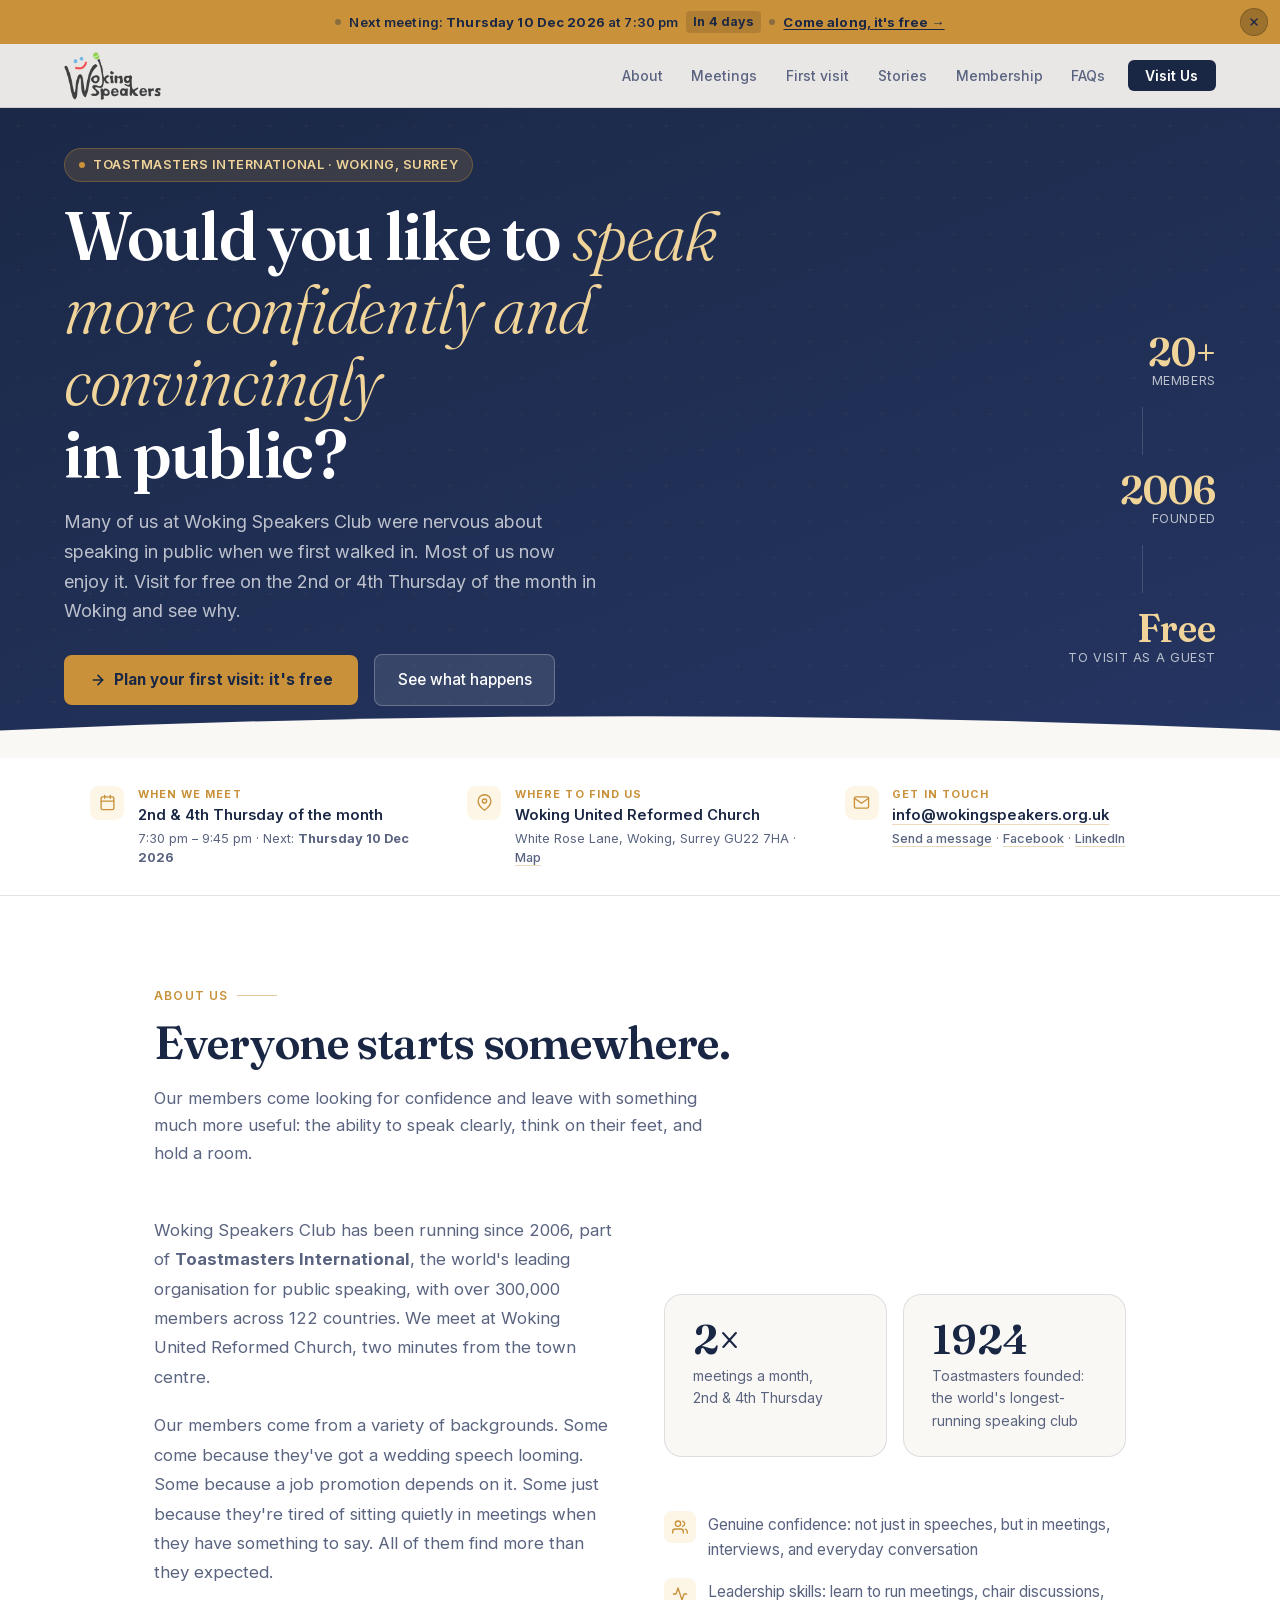
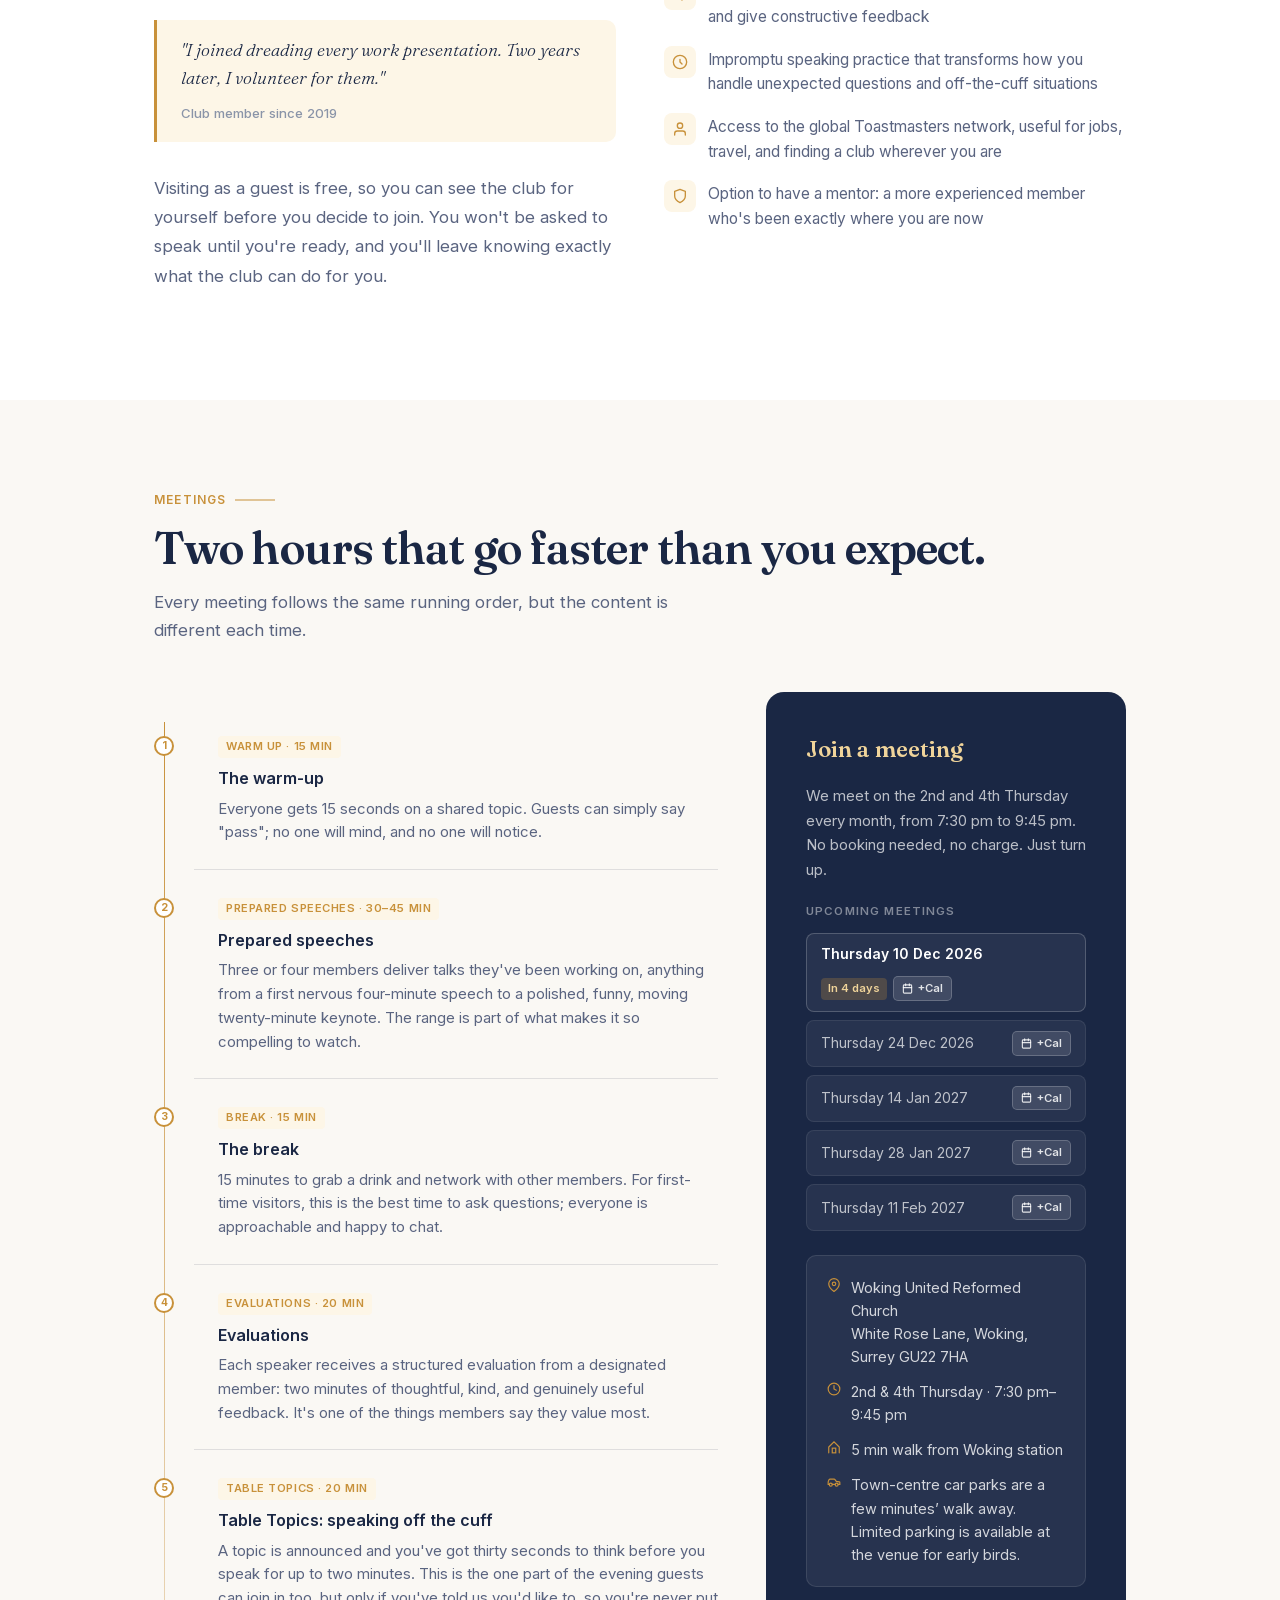
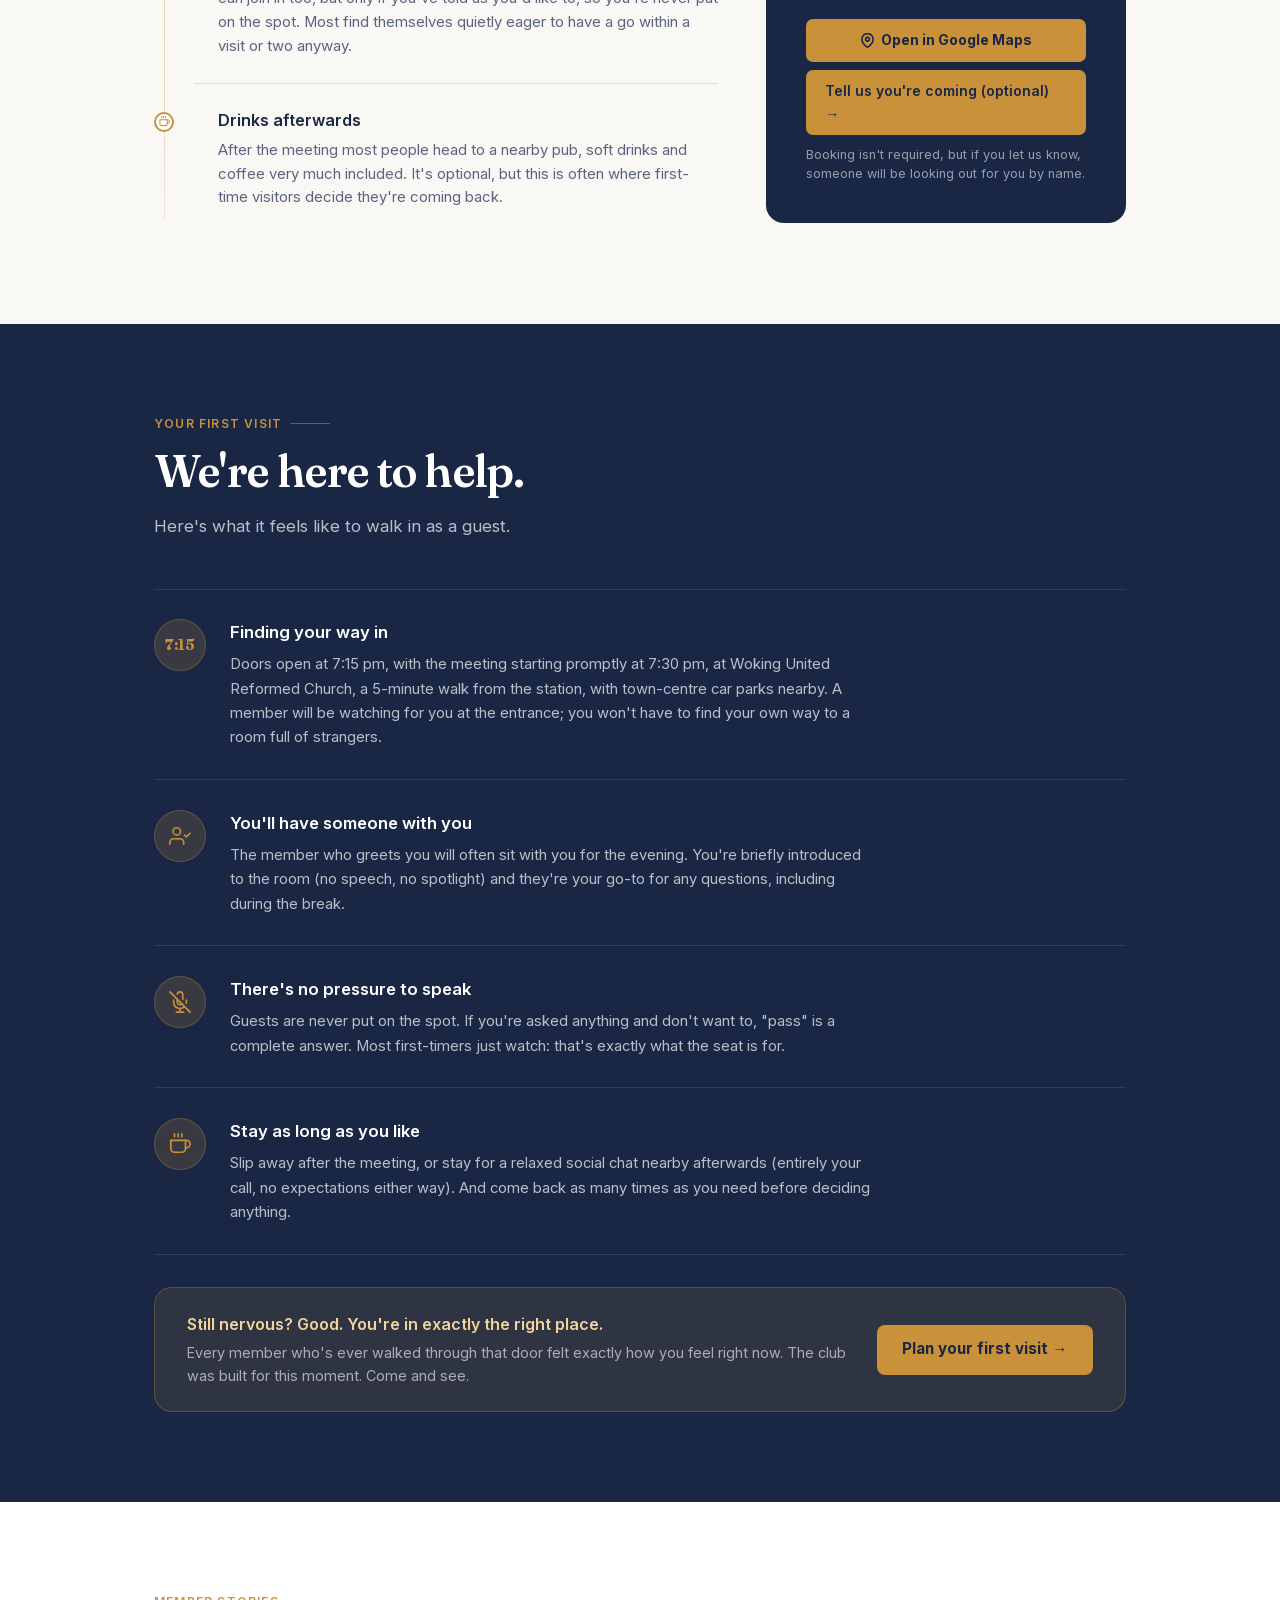
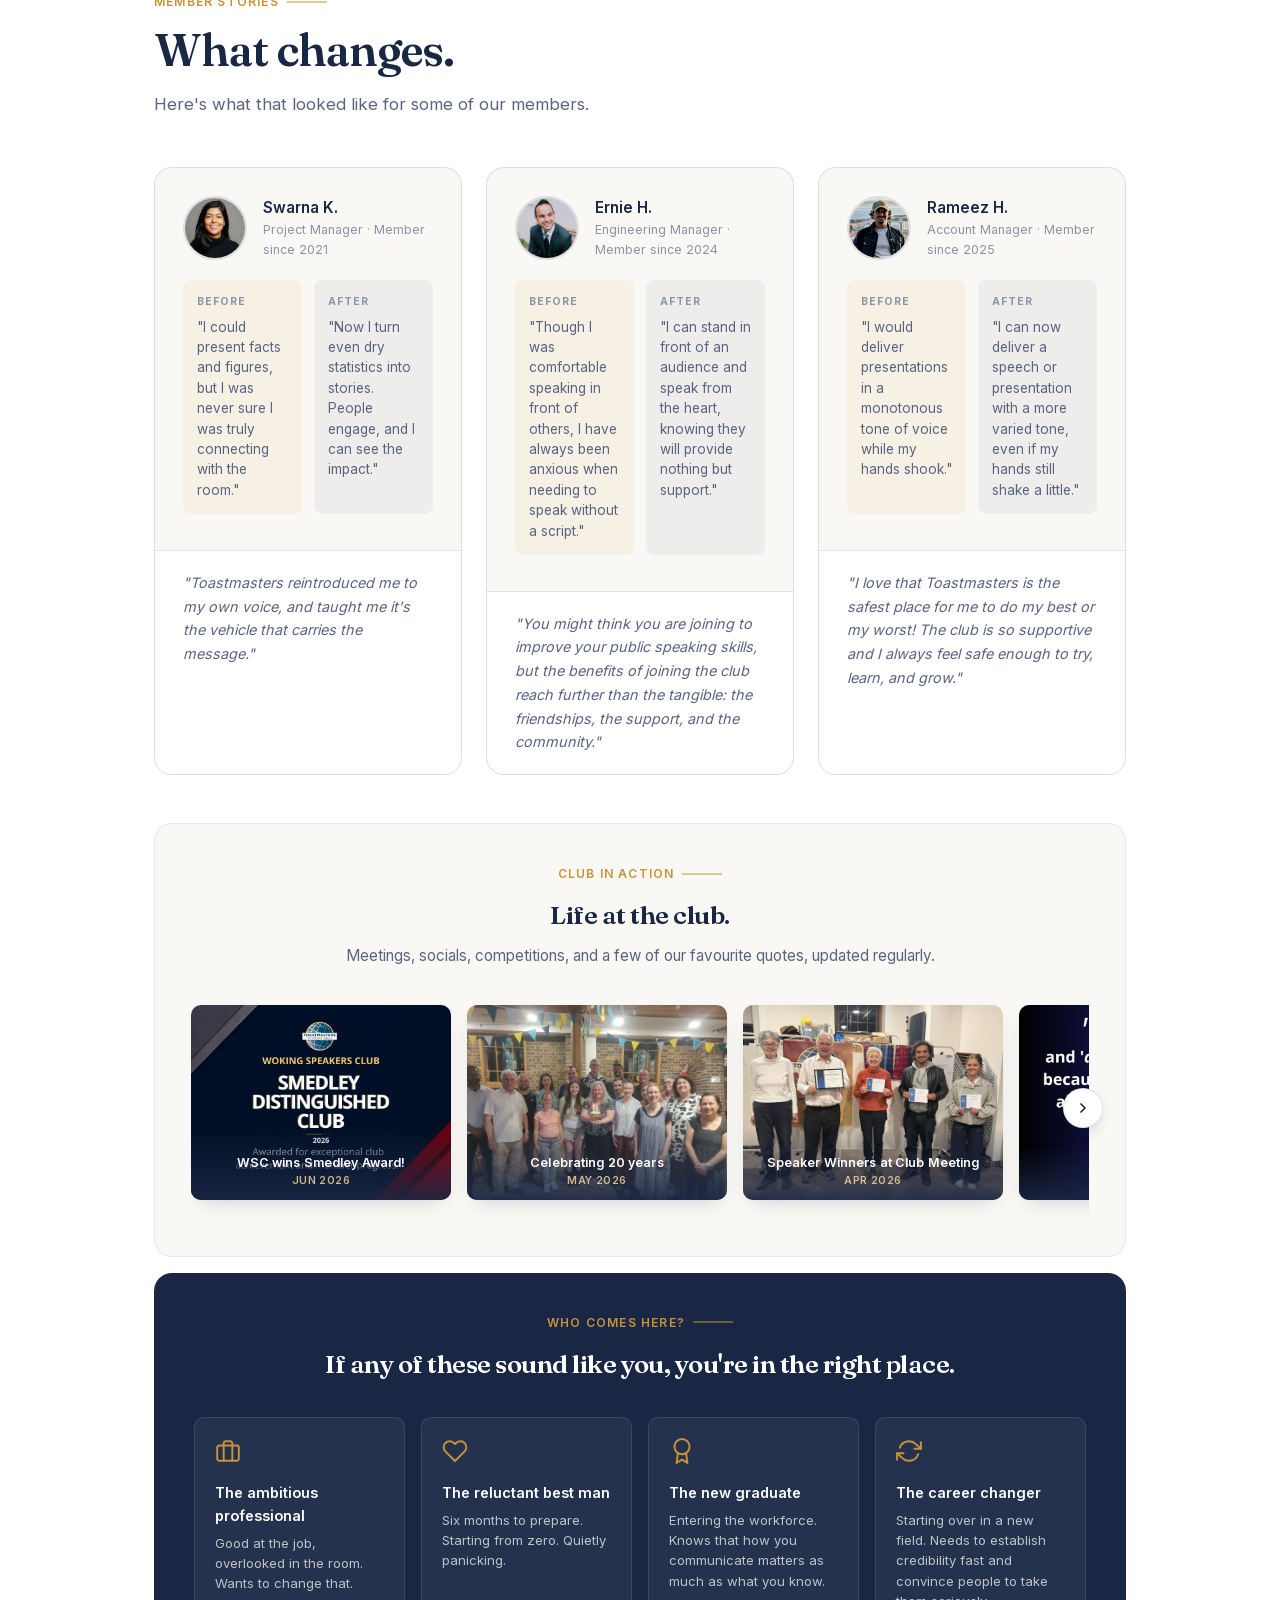
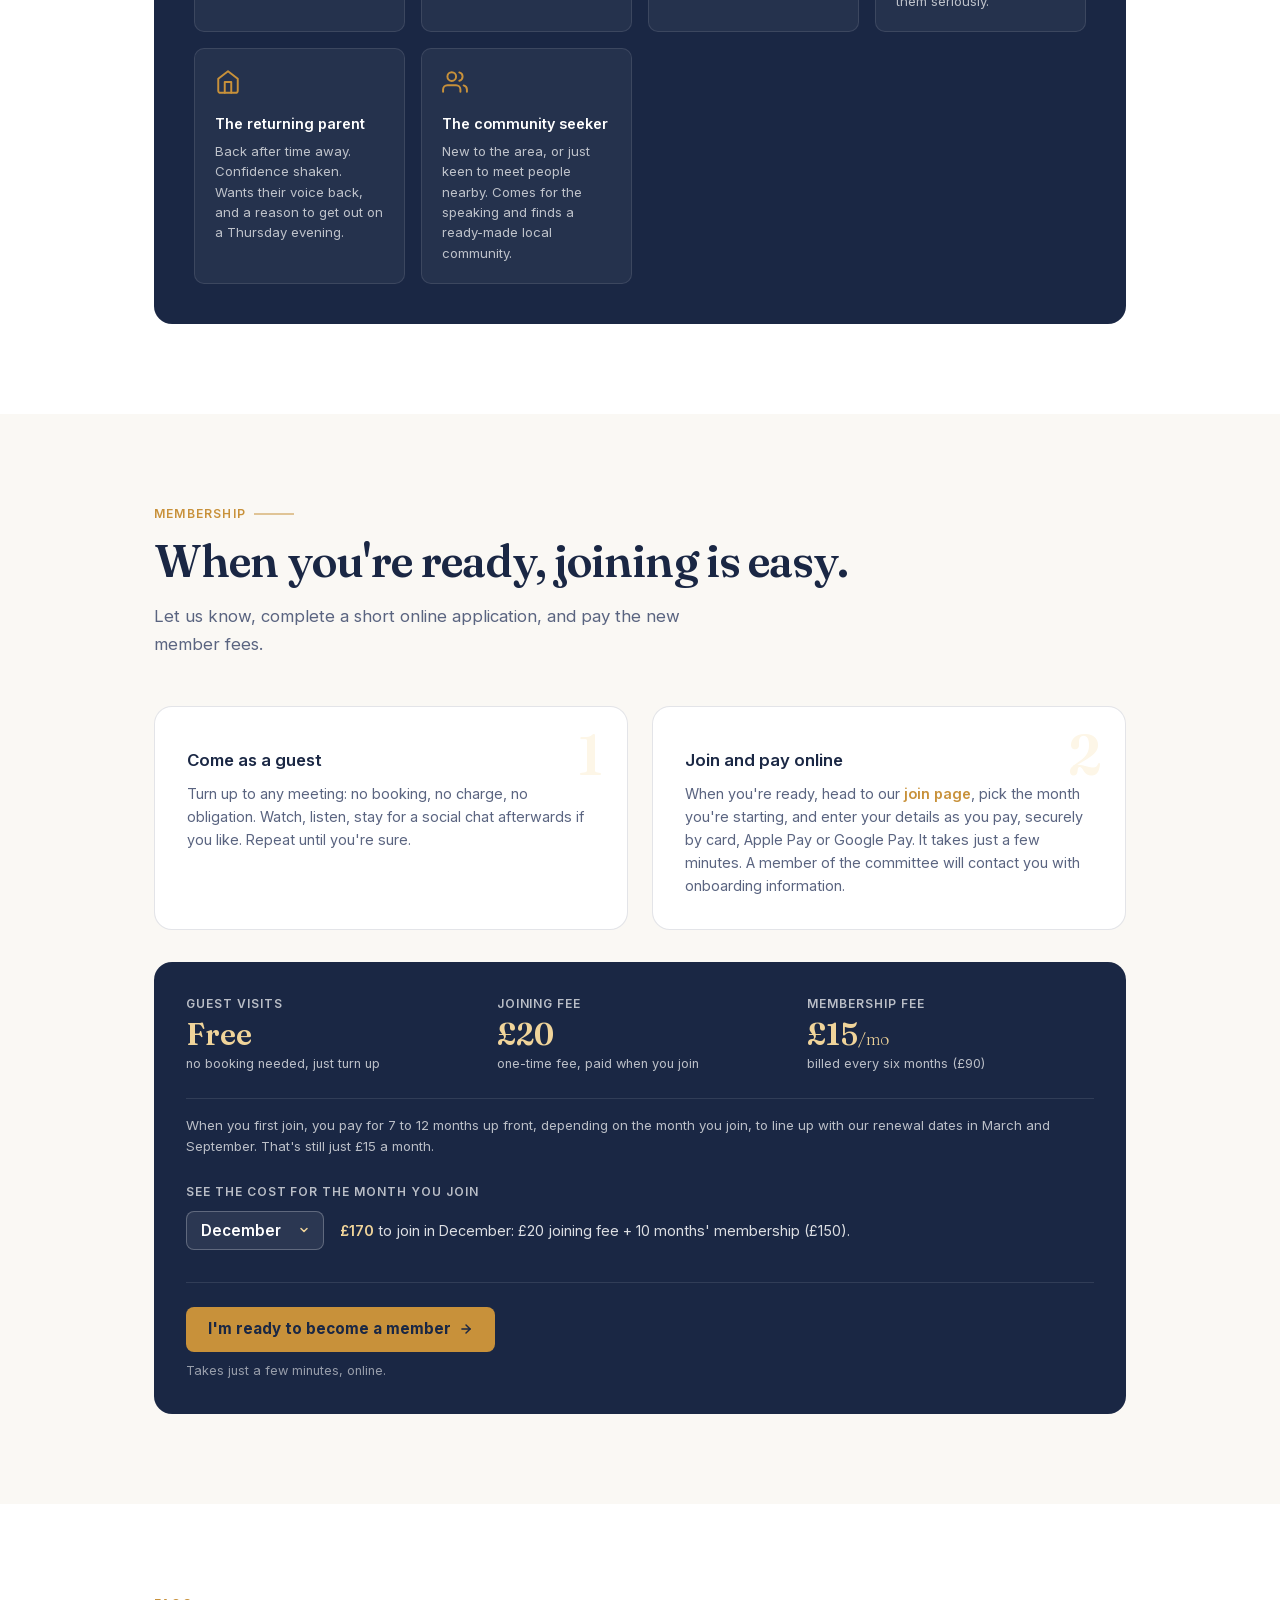
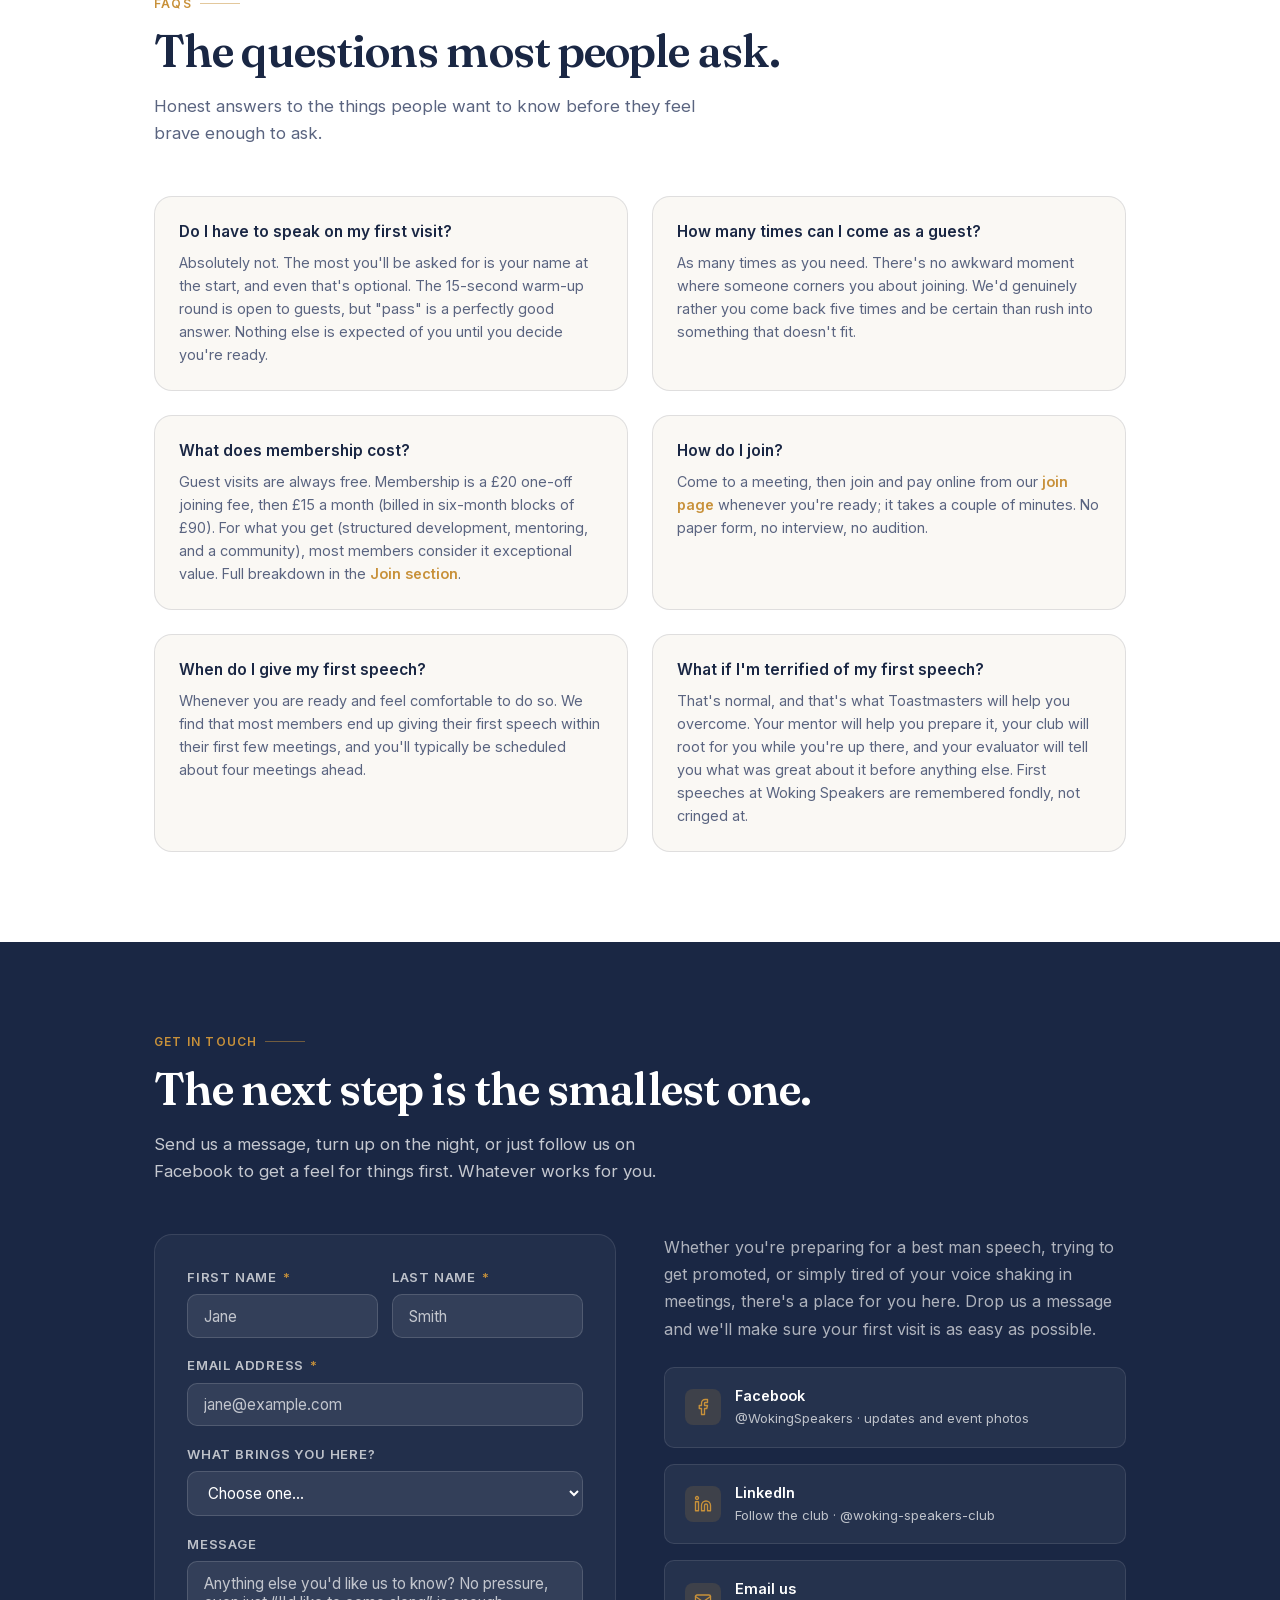
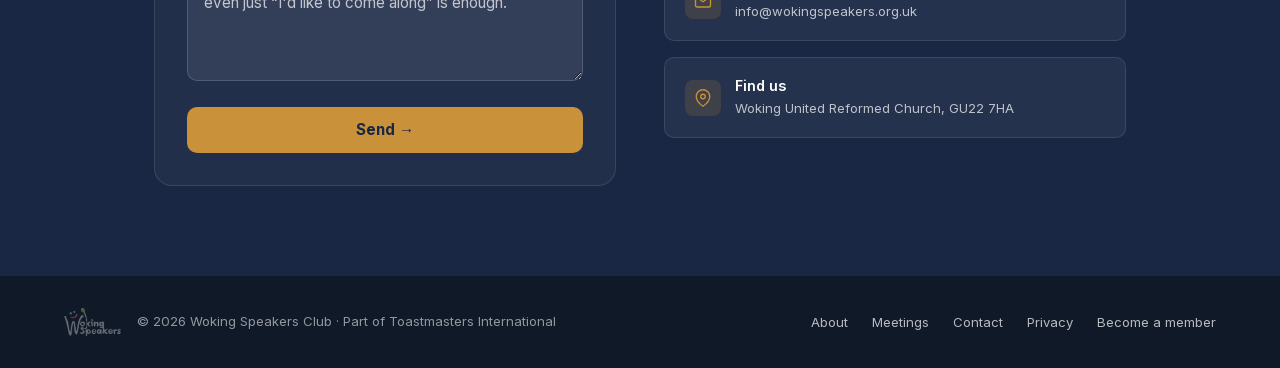
==== commit aa9001cb: "Move meeting start time to 7:30pm and clear past special event" ====
--- a/index.html
+++ b/index.html
@@ -111,7 +111,7 @@
   <!-- Usual "next meeting" content -->
   <div class="banner-content" id="bannerMeeting">
     <span class="next-banner-dot"></span>
-    <span>Next meeting: <strong id="nextMeetingDate">loading…</strong> at <span id="meetingTime">7:15 pm</span></span>
+    <span>Next meeting: <strong id="nextMeetingDate">loading…</strong> at <span id="meetingTime">7:30 pm</span></span>
 
     <span class="banner-countdown" id="bannerCountdown"></span>
     <span class="next-banner-dot"></span>
@@ -160,7 +160,7 @@
   <div class="hero-inner">
     <div class="hero-badge">Toastmasters International · Woking, Surrey</div>
     <h1 class="hero-headline">
-      Would you like to speak more<br><em>confidently and convincingly</em><br>in public?
+      Would you like to <em>speak more confidently and convincingly</em><br>in public?
     </h1>
     <p class="hero-sub">
       Many of us at Woking Speakers Club were nervous about speaking in public when we first walked in. Most of us now enjoy it. Visit for free on the 2nd or 4th Thursday of the month in Woking and see why.
@@ -434,7 +434,7 @@
         <div class="guest-row-icon guest-row-icon--time">7:15</div>
         <div class="guest-row-text">
           <h3>Finding your way in</h3>
-          <p>We run from 7:15 to 9:45 pm at Woking United Reformed Church, a 5-minute walk from the station, with town-centre car parks nearby. A member will be watching for you at the entrance; you won't have to find your own way to a room full of strangers.</p>
+          <p>Doors open at 7:15 pm, with the meeting starting promptly at 7:30 pm, at Woking United Reformed Church, a 5-minute walk from the station, with town-centre car parks nearby. A member will be watching for you at the entrance; you won't have to find your own way to a room full of strangers.</p>
         </div>
       </div>
 
@@ -749,7 +749,7 @@
       </div>
       <div class="faq-item fade-up">
         <p class="faq-q">What if I'm terrified of my first speech?</p>
-        <p class="faq-a">That's normal — and that's what Toastmasters will help you overcome. Your mentor will help you prepare it, your club will root for you while you're up there, and your evaluator will tell you what was great about it before anything else. First speeches at Woking Speakers are remembered fondly, not cringed at.</p>
+        <p class="faq-a">That's normal, and that's what Toastmasters will help you overcome. Your mentor will help you prepare it, your club will root for you while you're up there, and your evaluator will tell you what was great about it before anything else. First speeches at Woking Speakers are remembered fondly, not cringed at.</p>
       </div>
     </div>
   </div>
--- a/styles.css
+++ b/styles.css
@@ -636,6 +636,15 @@
     stroke-linecap: round;
     stroke-linejoin: round;
   }
+  .timeline-dot svg {
+    width: 11px;
+    height: 11px;
+    stroke: var(--gold);
+    fill: none;
+    stroke-width: 2.2;
+    stroke-linecap: round;
+    stroke-linejoin: round;
+  }
   .timeline-title {
     font-weight: 600;
     font-size: 1rem;
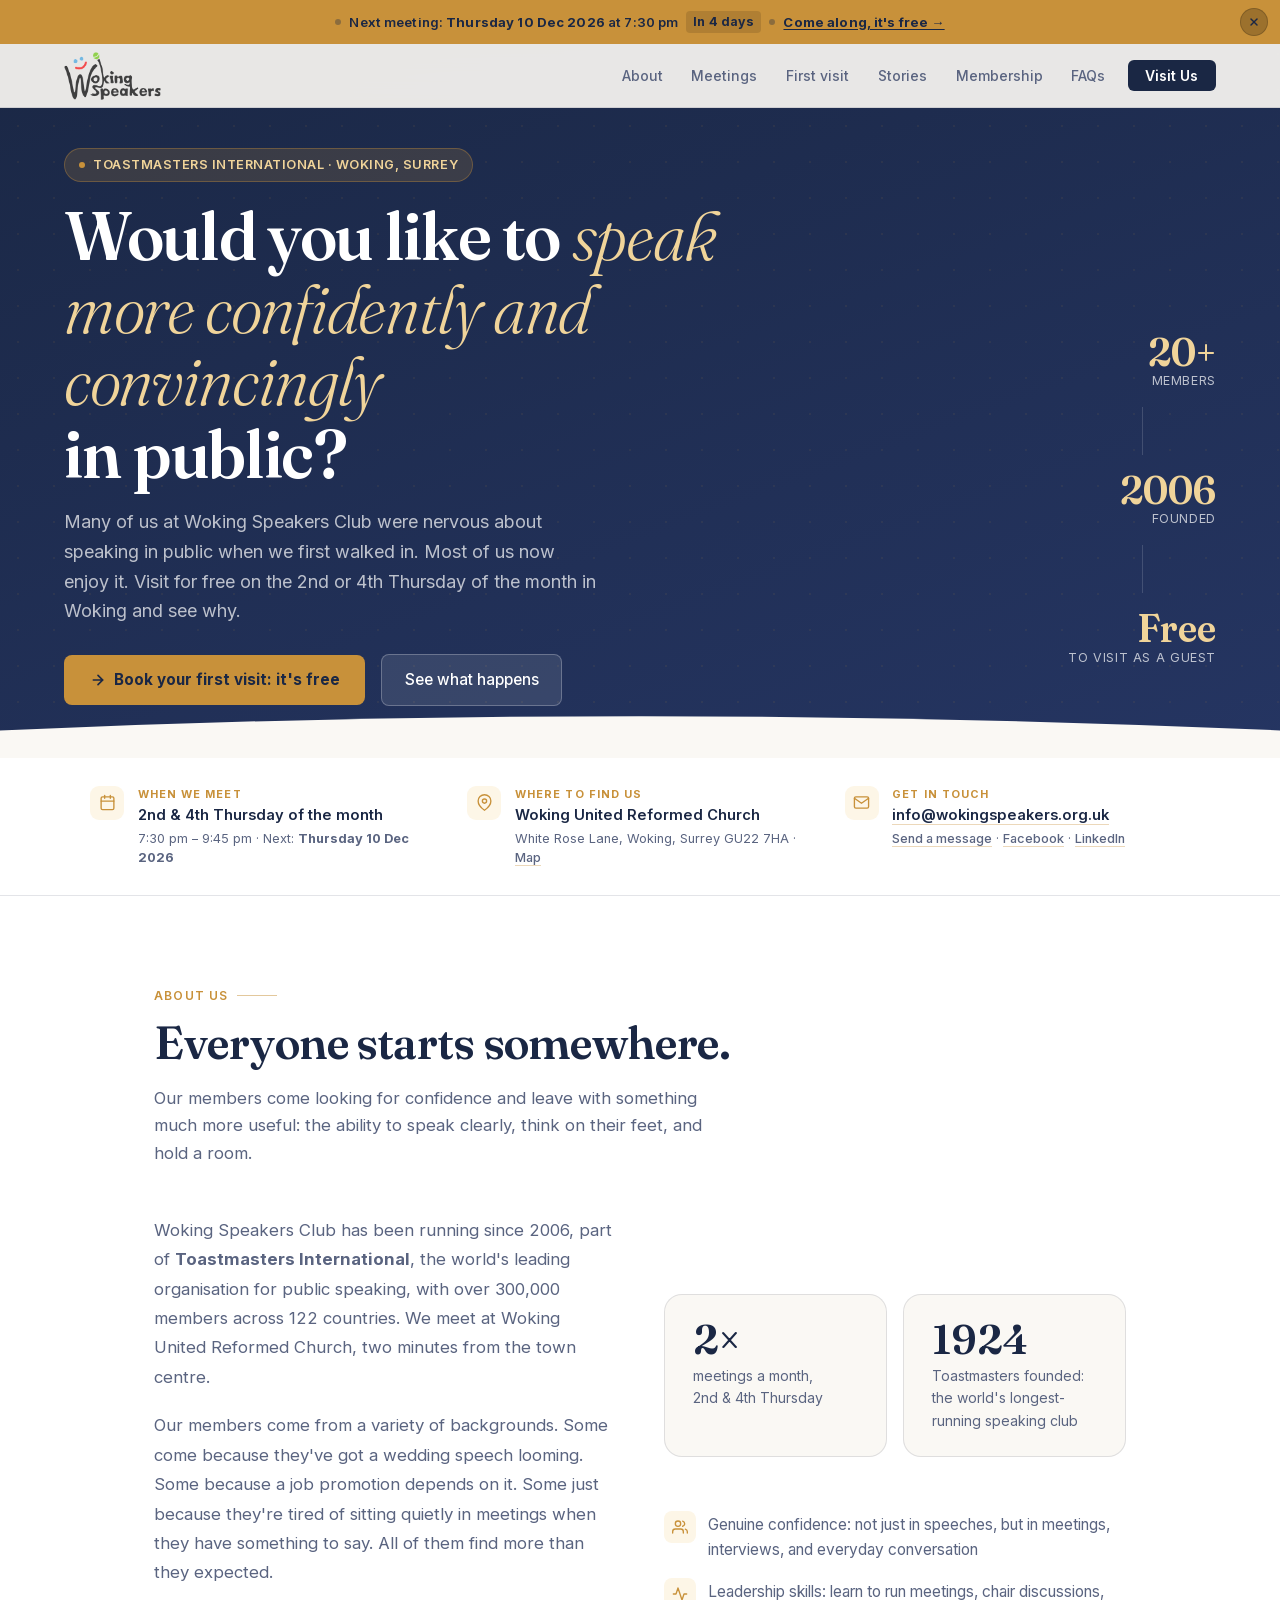
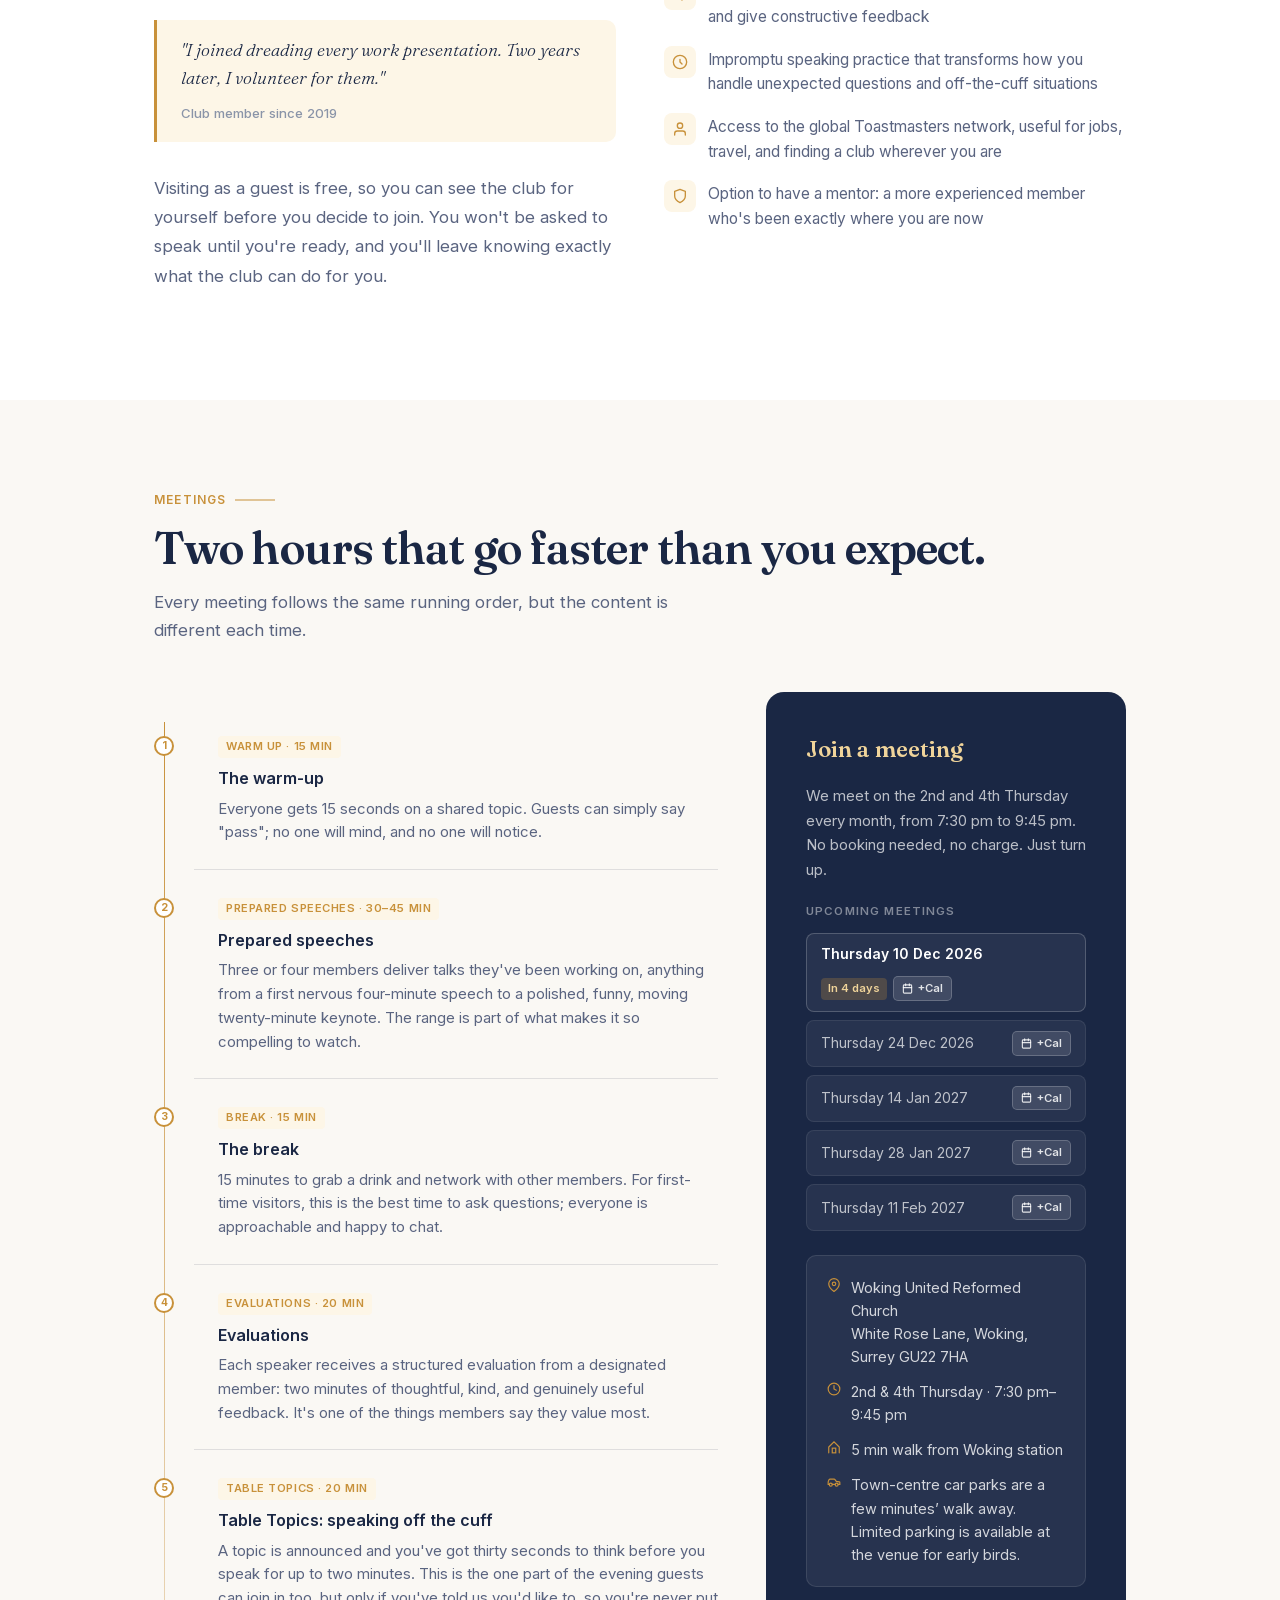
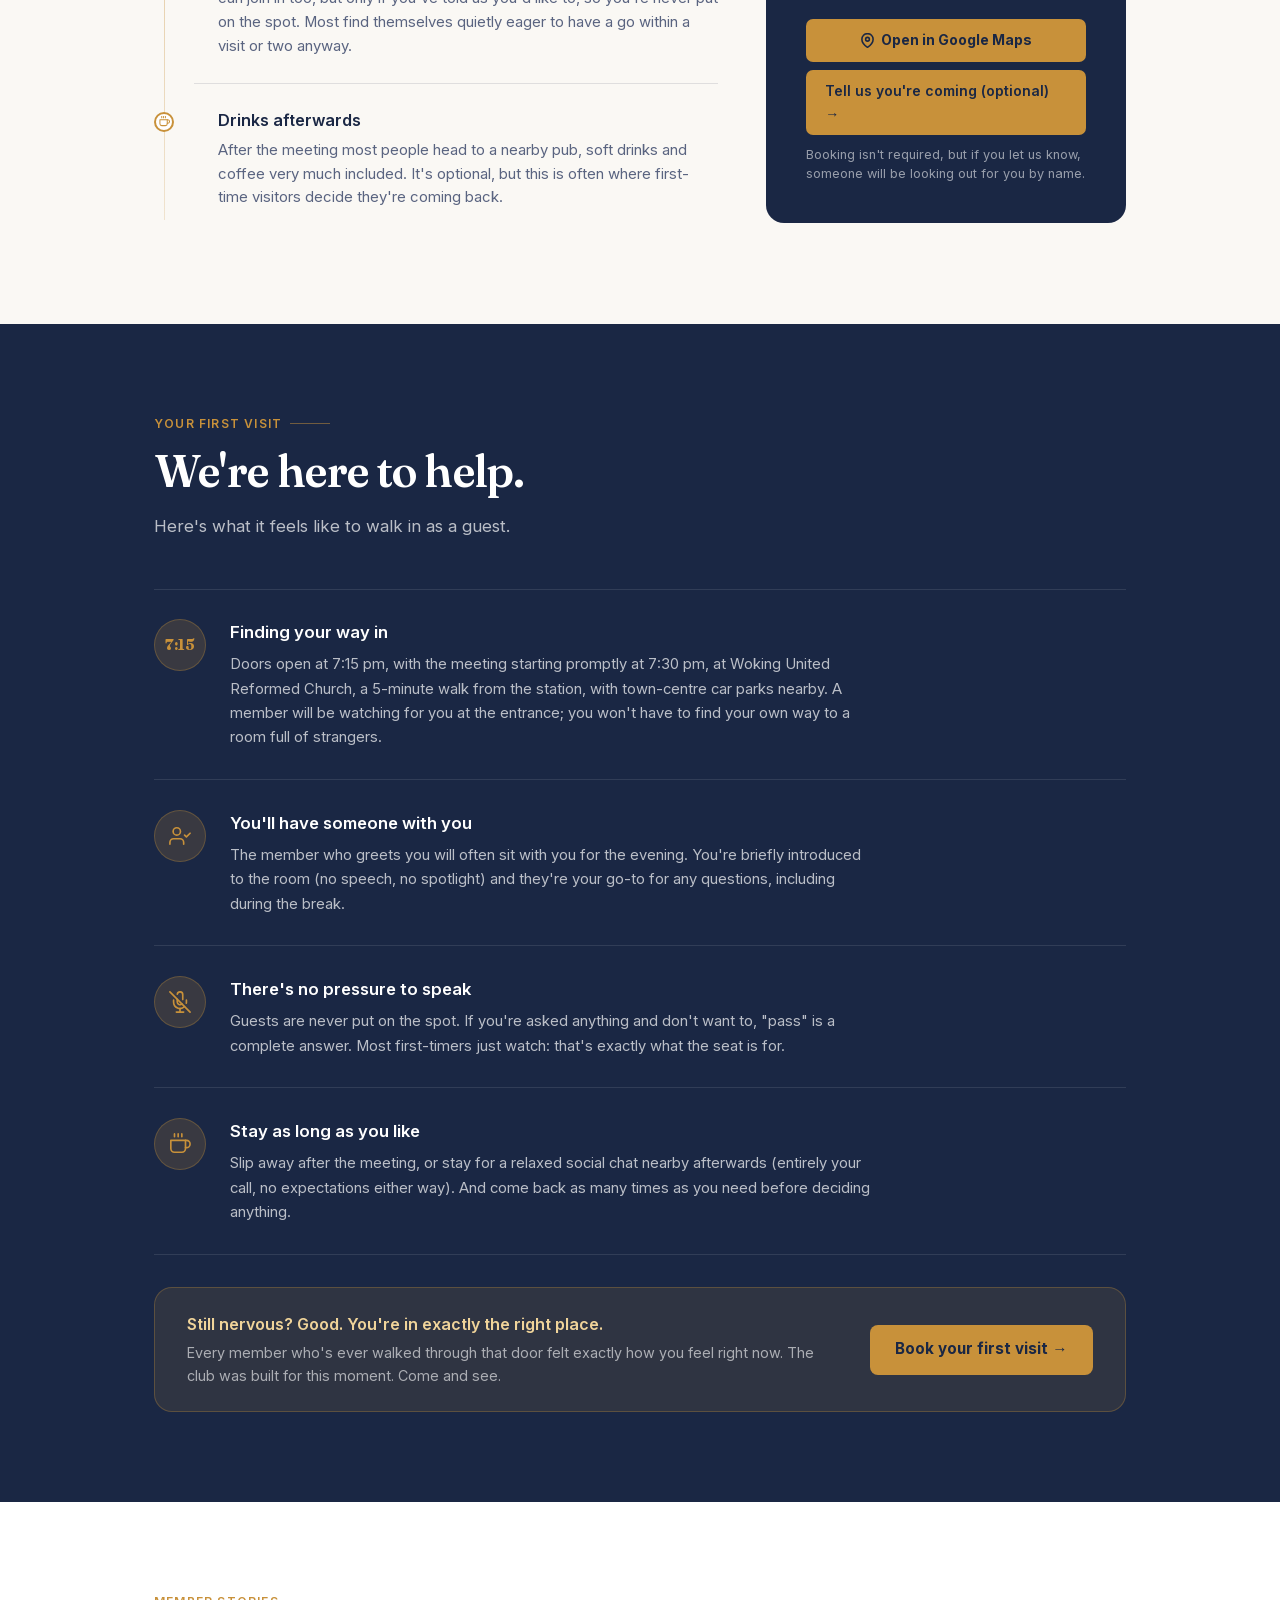
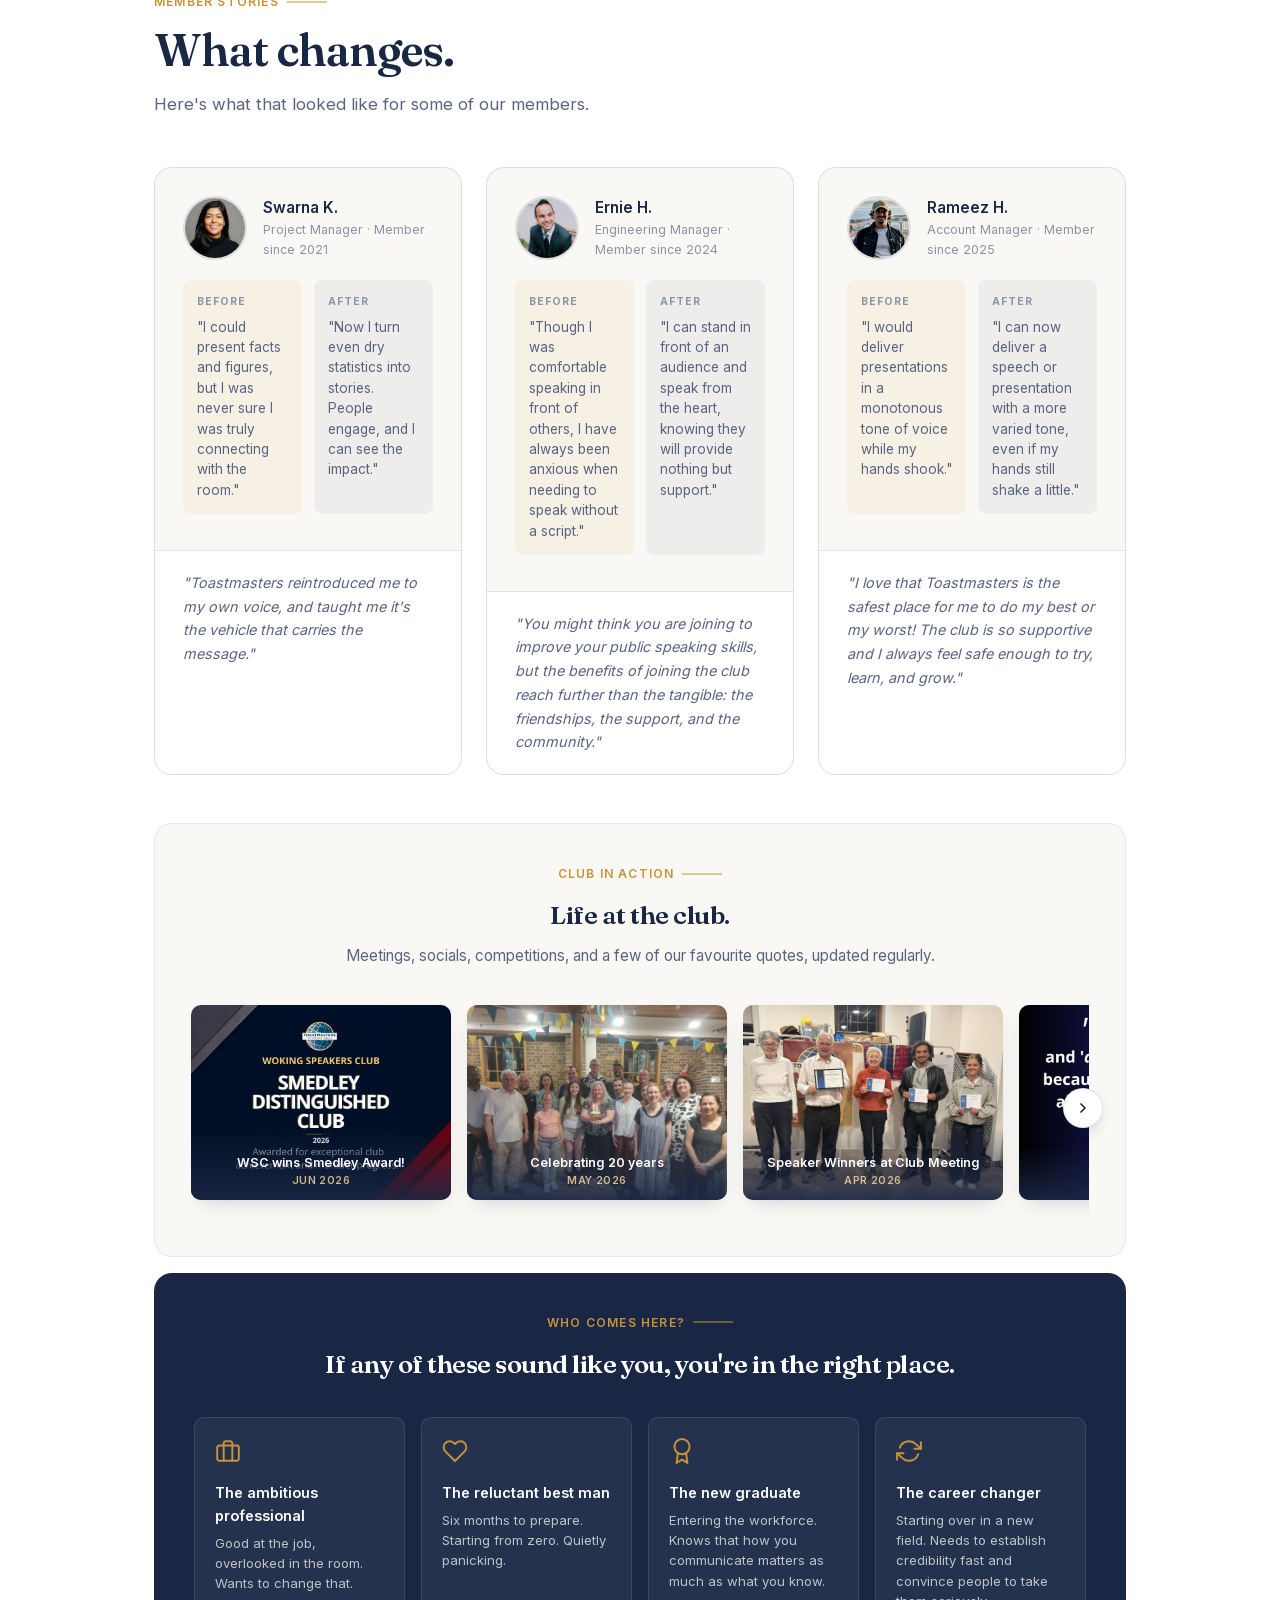
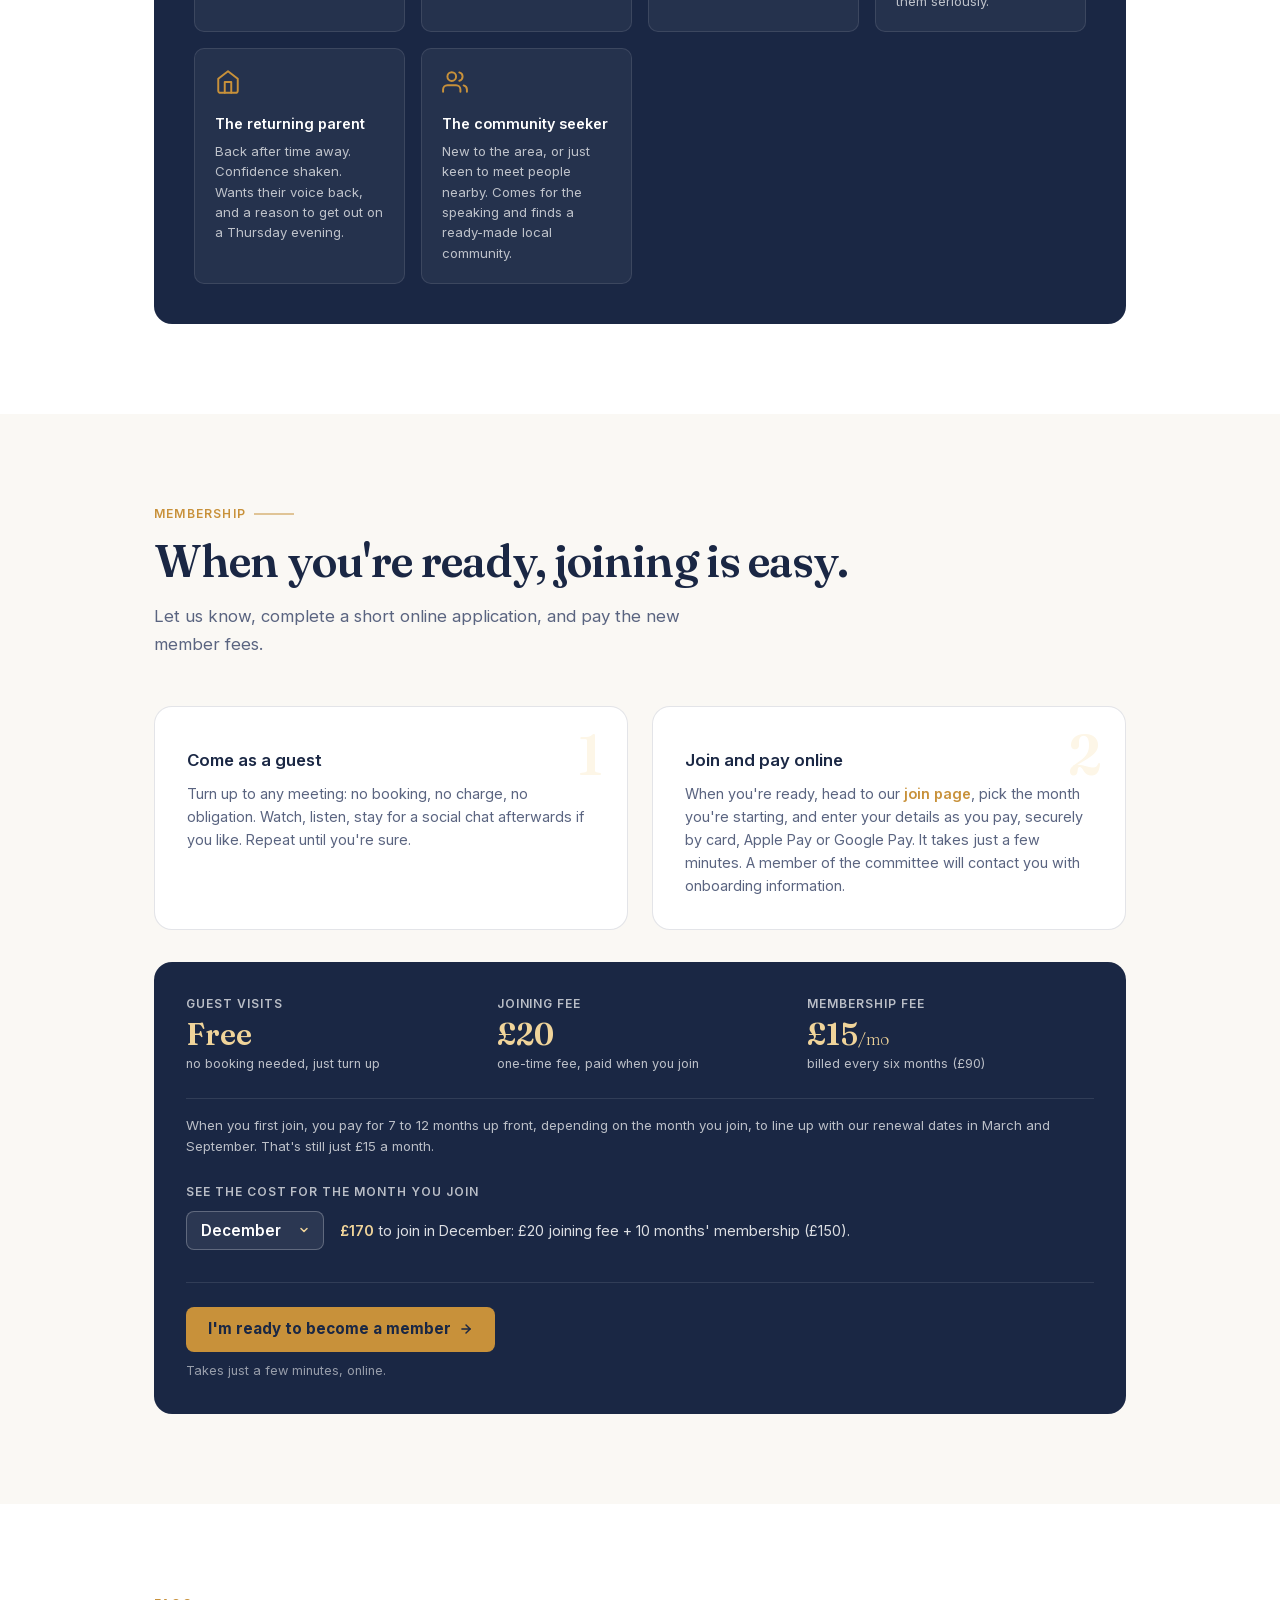
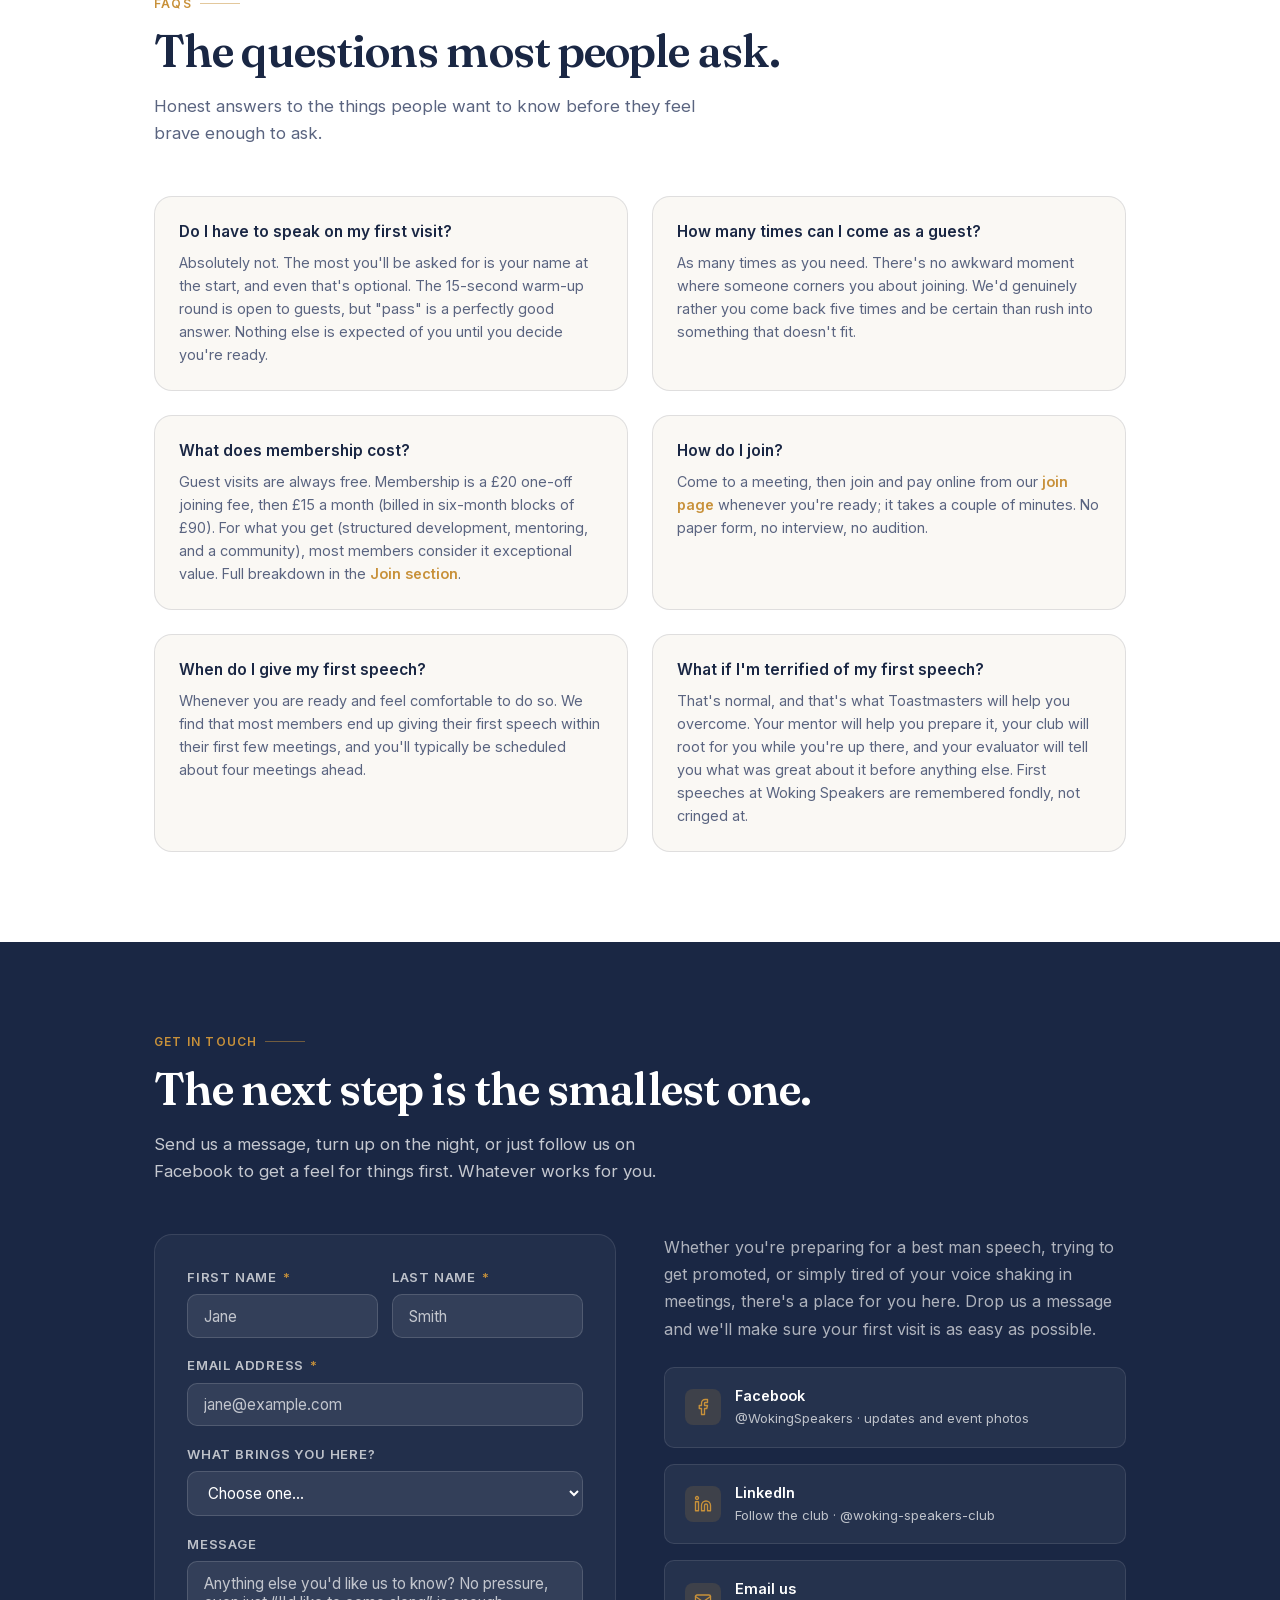
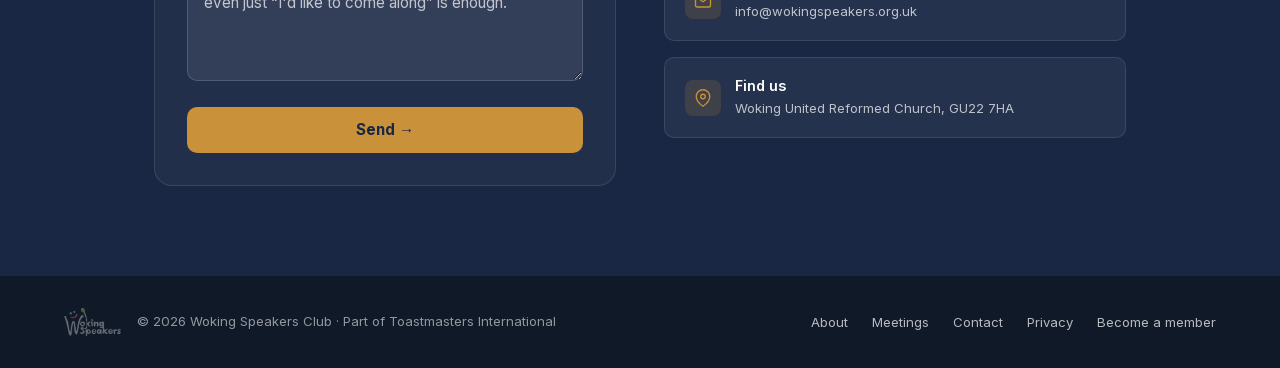
==== commit 17a86b9c: "Update call-to-action text from 'Plan' to 'Book'" ====
--- a/index.html
+++ b/index.html
@@ -168,7 +168,7 @@
     <div class="hero-actions">
       <a href="#contact" class="btn-primary" data-visit-cta>
         <svg width="16" height="16" viewBox="0 0 24 24" fill="none" stroke="currentColor" stroke-width="2.5" stroke-linecap="round"><path d="M5 12h14M12 5l7 7-7 7"/></svg>
-        Plan your first visit: it's free
+        Book your first visit: it's free
       </a>
       <a href="#meetings" class="btn-ghost">See what happens</a>
     </div>
@@ -469,7 +469,7 @@
         <p style="font-size: 1rem; font-weight: 600; color: var(--gold-light); margin-bottom: 0.25rem;">Still nervous? Good. You're in exactly the right place.</p>
         <p style="font-size: 0.9rem; color: rgba(255,255,255,0.6); line-height: 1.6;">Every member who's ever walked through that door felt exactly how you feel right now. The club was built for this moment. Come and see.</p>
       </div>
-      <a href="#contact" class="btn-primary" style="flex-shrink: 0;" data-visit-cta>Plan your first visit →</a>
+      <a href="#contact" class="btn-primary" style="flex-shrink: 0;" data-visit-cta>Book your first visit →</a>
     </div>
   </div>
 </section>
